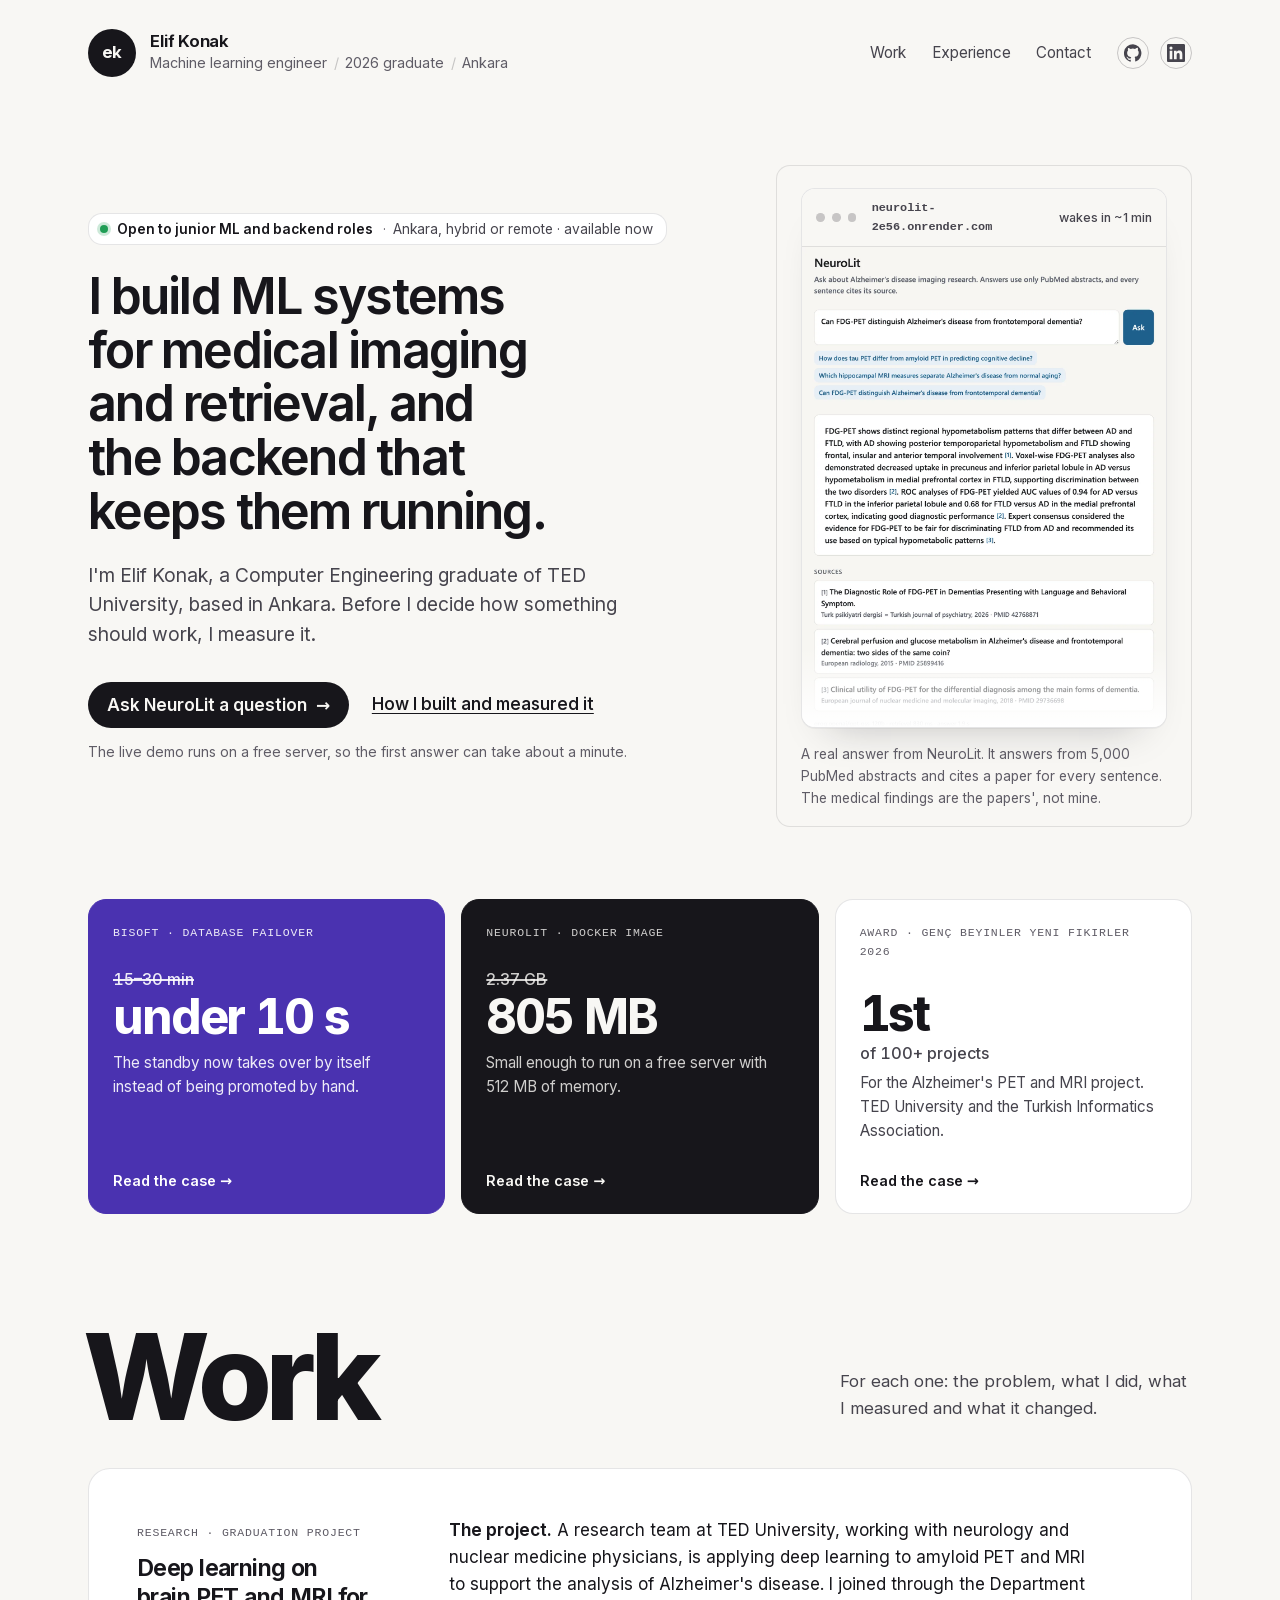
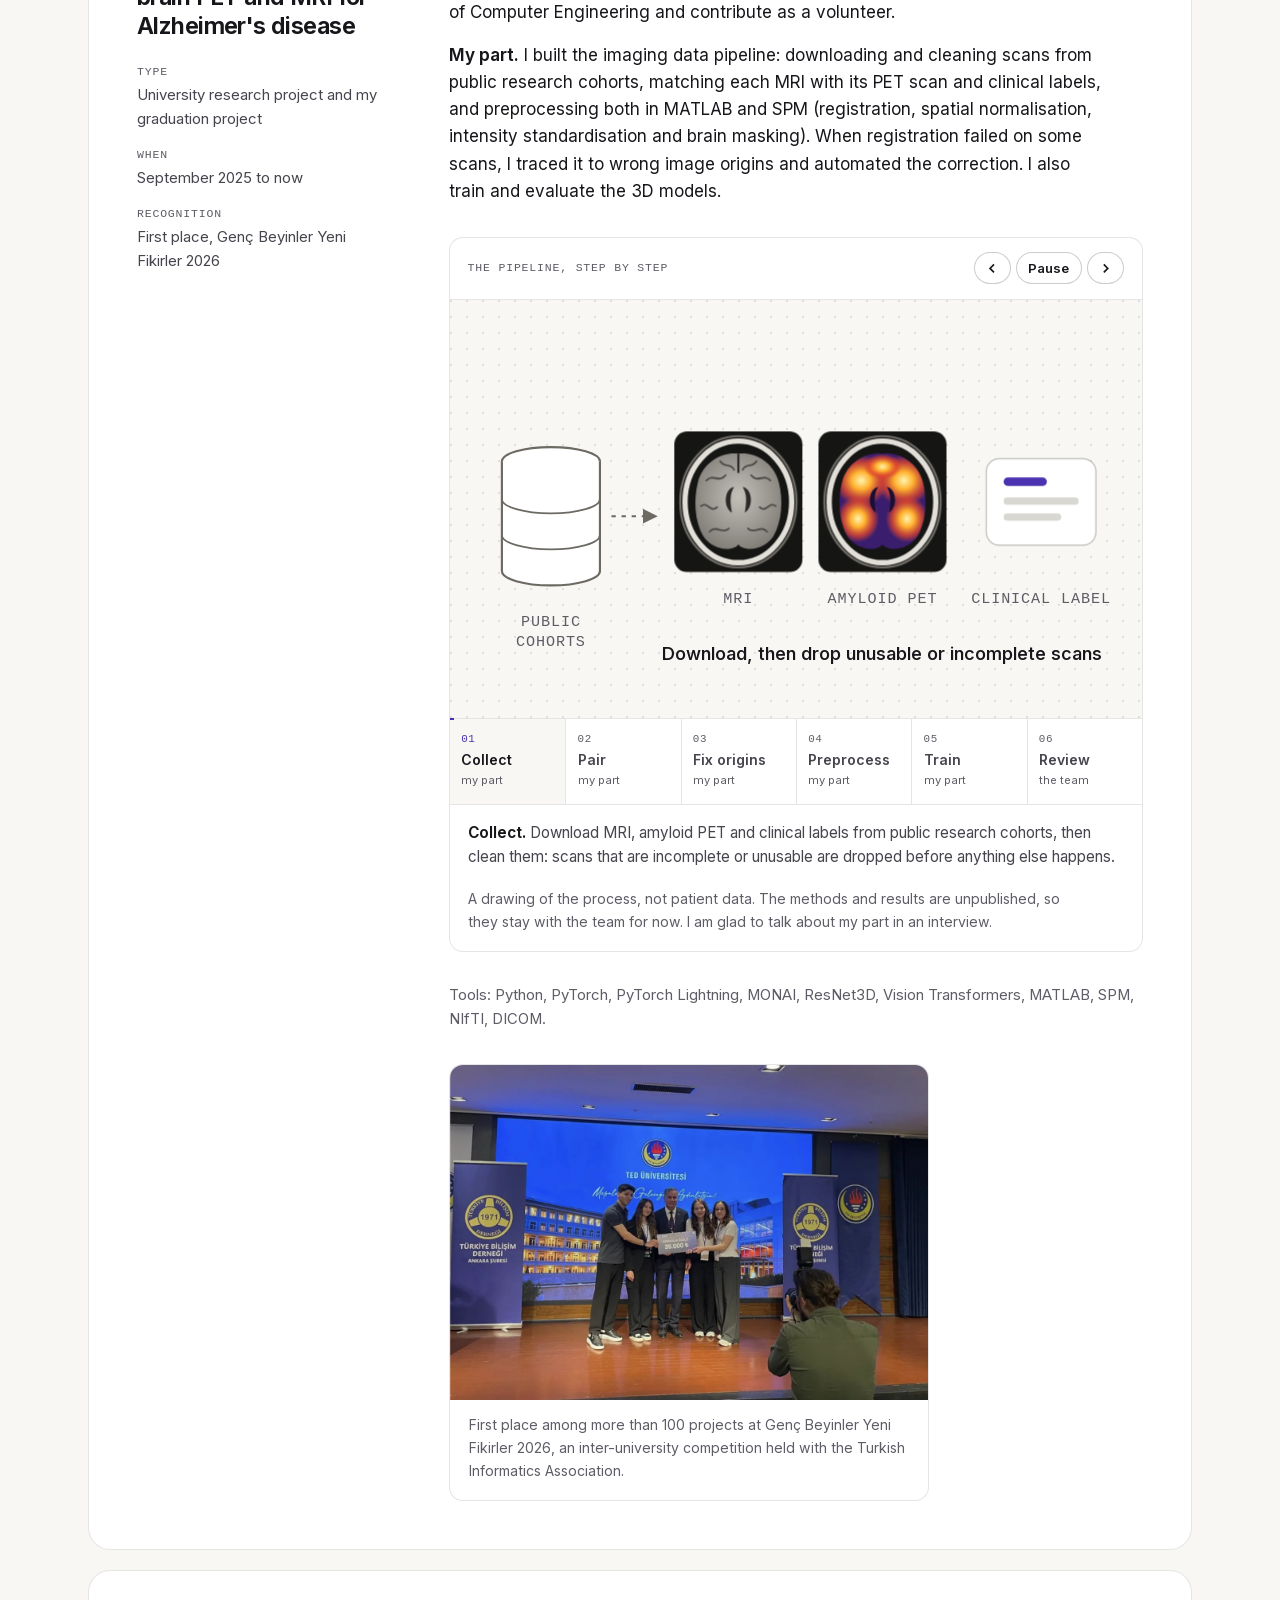
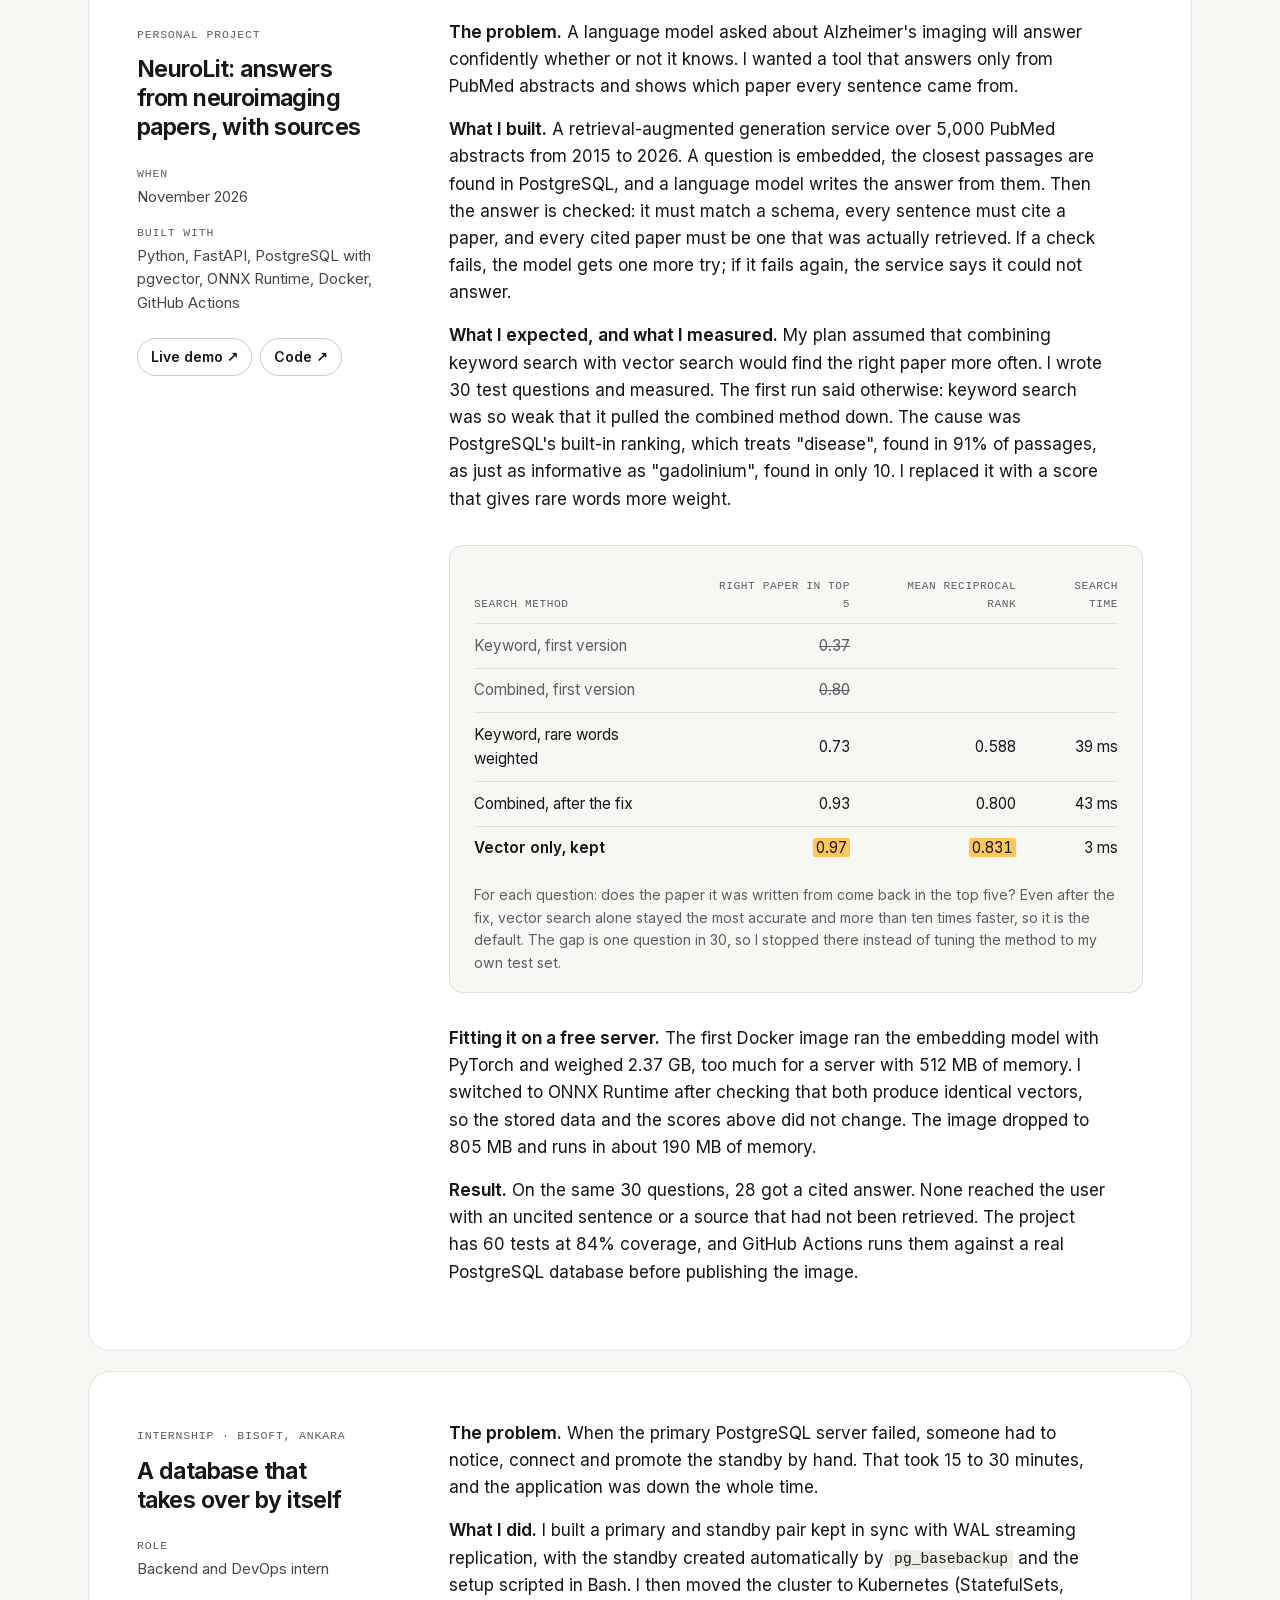
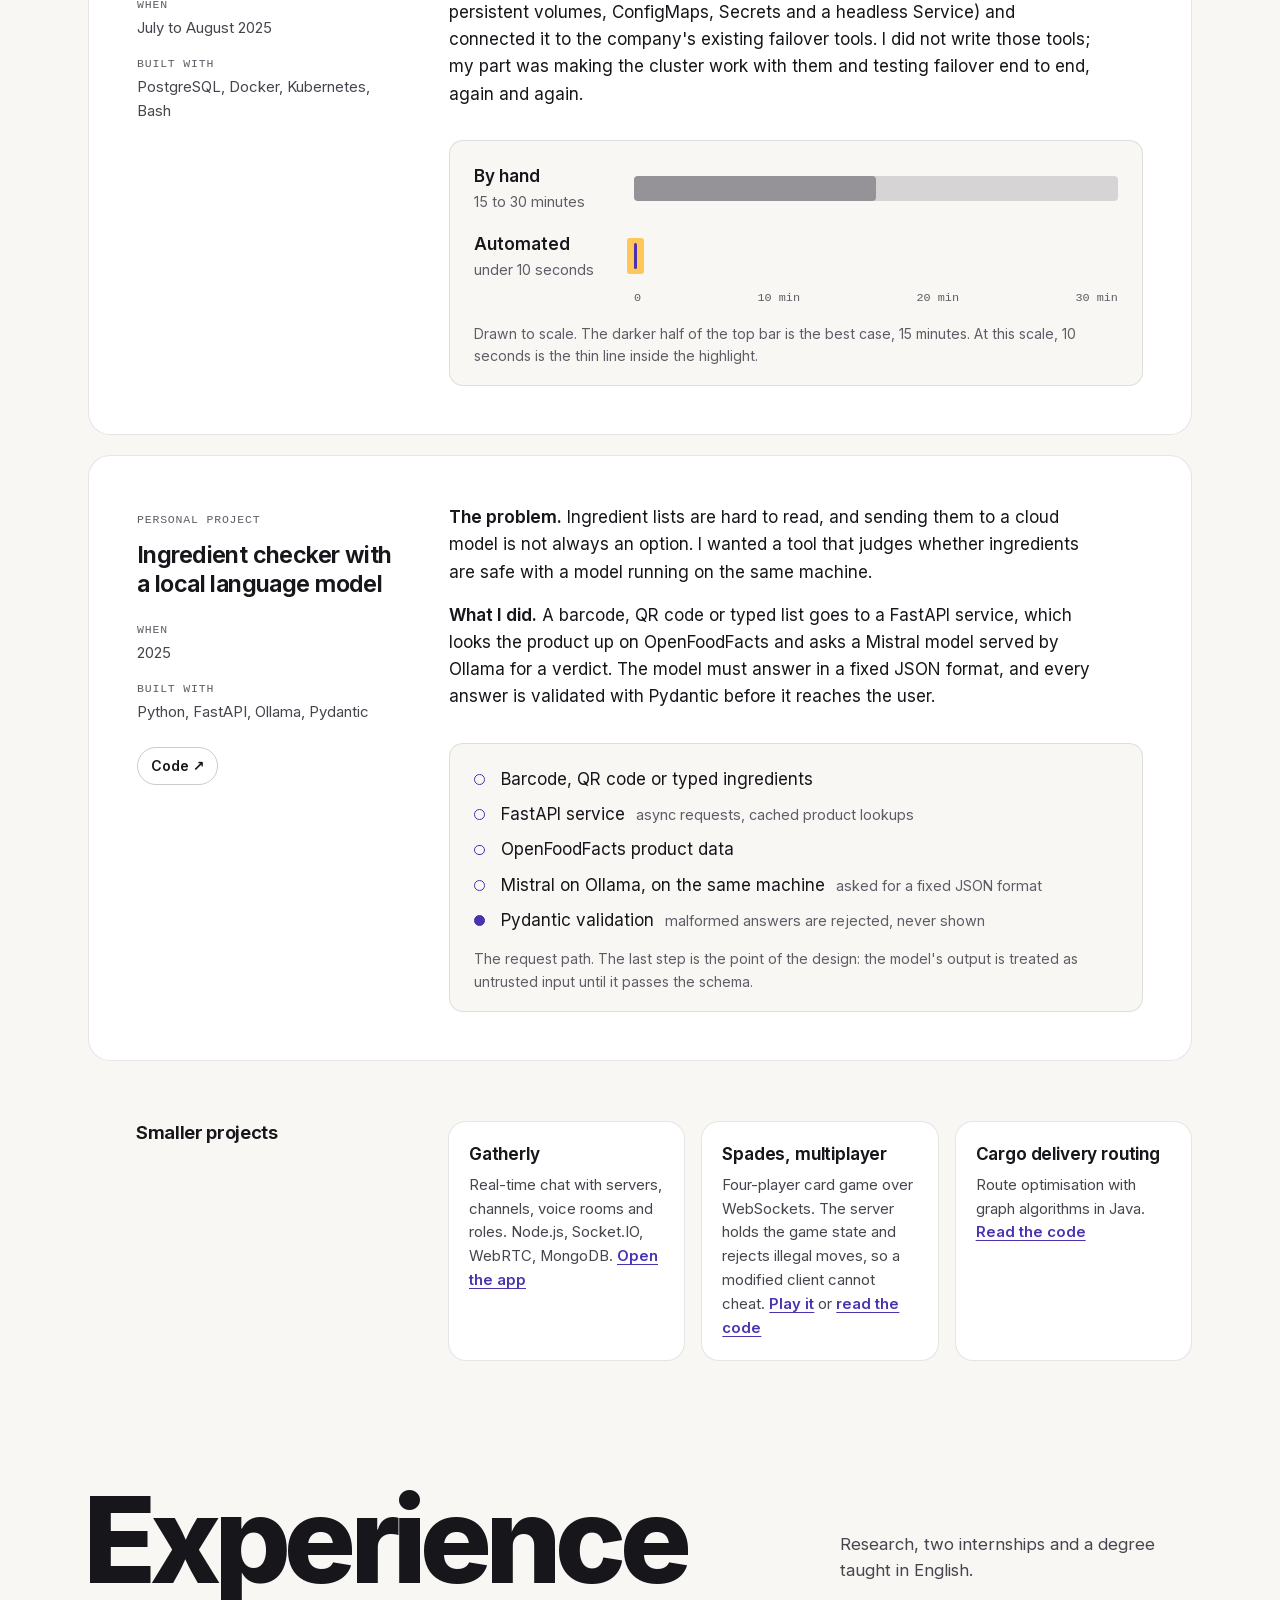
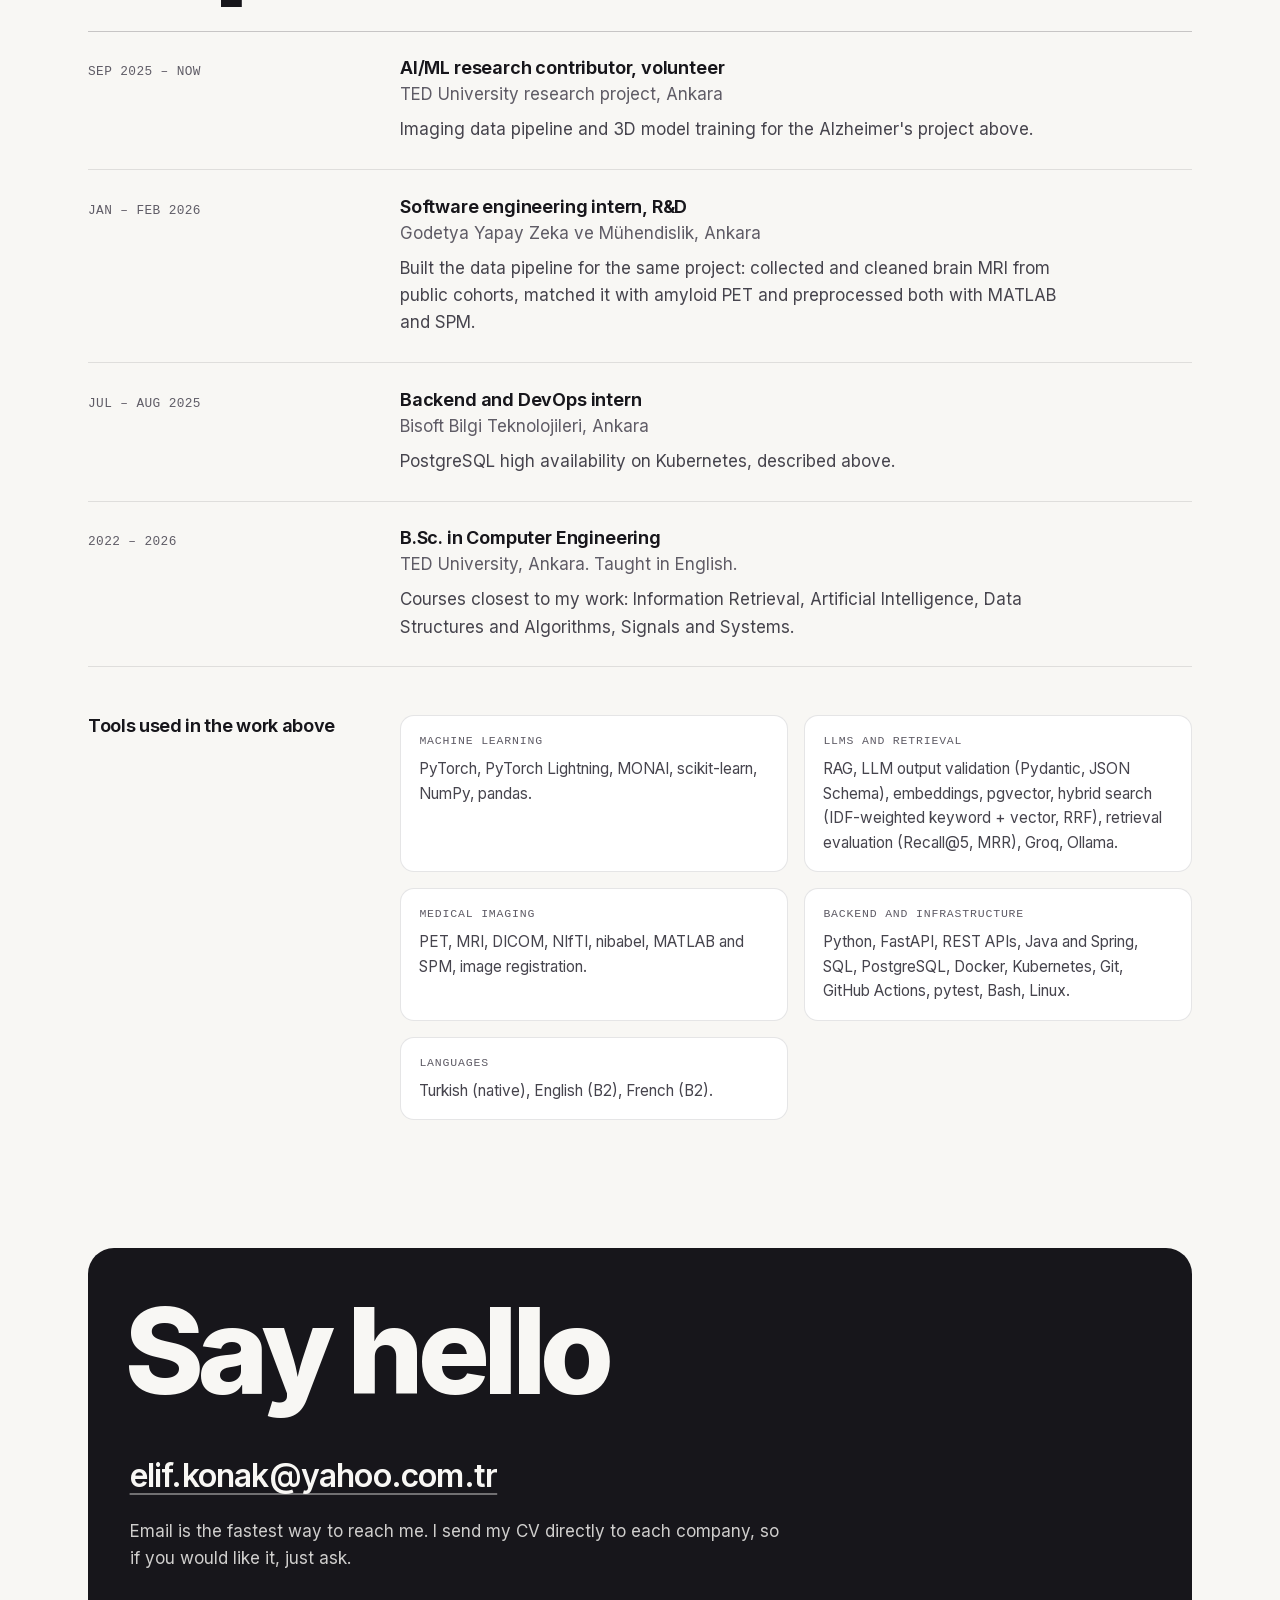
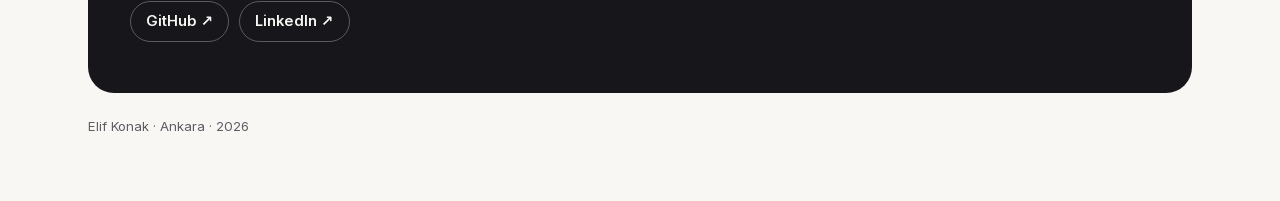
==== index.html @ baac33f5 "Clearer availability, quieter motion and better contrast - Status line: junior ML and backend roles," ====
<!DOCTYPE html>
<html lang="en">
<head>
<meta charset="UTF-8" />
<meta name="viewport" content="width=device-width, initial-scale=1.0" />
<meta name="color-scheme" content="light" />
<title>Elif Konak, machine learning engineer</title>
<meta name="description" content="Machine learning engineer in Ankara working on medical imaging, retrieval systems and reliable backends. Computer Engineering, TED University, 2026." />
<meta property="og:title" content="Elif Konak, machine learning engineer" />
<meta property="og:description" content="Medical imaging, retrieval systems and reliable backends. Each project says what I measured and what I changed because of it." />
<meta property="og:type" content="website" />
<meta property="og:url" content="https://elifkk14.github.io/" />
<meta property="og:image" content="https://elifkk14.github.io/images/og-card.png?v=3" />
<meta property="og:image:width" content="1200" />
<meta property="og:image:height" content="630" />
<meta property="og:image:alt" content="Elif Konak, machine learning engineer in Ankara. Medical imaging, literature search and the backend that keeps them running." />
<meta name="twitter:card" content="summary_large_image" />
<meta name="twitter:title" content="Elif Konak, machine learning engineer" />
<meta name="twitter:description" content="Medical imaging, retrieval systems and reliable backends." />
<meta name="twitter:image" content="https://elifkk14.github.io/images/og-card.png?v=3" />
<link rel="icon" href="data:image/svg+xml,<svg xmlns='http://www.w3.org/2000/svg' viewBox='0 0 100 100'><rect width='100' height='100' rx='22' fill='%234a32b0'/><text x='50' y='67' font-family='Inter,Arial,sans-serif' font-weight='700' font-size='50' text-anchor='middle' fill='white'>ek</text></svg>" />
<script>try{if(!matchMedia('(prefers-reduced-motion: reduce)').matches&&'IntersectionObserver' in window)document.documentElement.classList.add('anim');addEventListener('error',function(){document.documentElement.classList.remove('anim')})}catch(e){}</script>
<link rel="preload" href="fonts/inter-latin.woff2" as="font" type="font/woff2" crossorigin />
<style>
  /* Inter, self-hosted and subset (see README). Labels use the system monospace. */
  @font-face{
    font-family:'Inter'; font-style:normal; font-weight:400 800; font-display:swap;
    src:url('fonts/inter-latin-ext.woff2') format('woff2');
    unicode-range:U+0100-02BA,U+02BD-02C5,U+02C7-02CC,U+02CE-02D7,U+02DD-02FF,U+0304,U+0308,U+0329,U+1D00-1DBF,U+1E00-1E9F,U+1EF2-1EFF,U+2020,U+20A0-20AB,U+20AD-20C0,U+2113,U+2C60-2C7F,U+A720-A7FF;
  }
  @font-face{
    font-family:'Inter'; font-style:normal; font-weight:400 800; font-display:swap;
    src:url('fonts/inter-latin.woff2') format('woff2');
    unicode-range:U+0000-00FF,U+0131,U+0152-0153,U+02BB-02BC,U+02C6,U+02DA,U+02DC,U+0304,U+0308,U+0329,U+2000-206F,U+20AC,U+2122,U+2191,U+2193,U+2212,U+2215,U+FEFF,U+FFFD;
  }

  /* Paper, ink and one signal colour. Light only. */
  :root{
    /* Palette taken from the work itself: MRI greys for the page, the two ends of a PET colour scale as accents. */
    --paper:#f8f7f4;           /* warm off-white */
    --paper-2:#efede8;
    --sheet:#ffffff;
    --ink:#17161b;
    --ink-2:#46444d;
    --ink-3:#5f5c66;
    --line:color-mix(in srgb,#17161b 11%,transparent);
    --line-2:color-mix(in srgb,#17161b 22%,transparent);
    --signal:#4a32b0;          /* deep PET violet: links, the button, the signal card */
    --signal-soft:#ebe7f8;
    --on-signal:#ffffff;
    --live:#1f9d55;
    --mark:#ffc75a;            /* PET amber: only on numbers that decided something */
    --sans:Inter,system-ui,-apple-system,"Segoe UI",Roboto,sans-serif;
    --mono:ui-monospace,"SF Mono","Cascadia Mono",Consolas,Menlo,monospace;
    --page:72rem;
    --prose:41rem;
    --r:18px;
    --shadow:0 1px 0 rgb(23 22 27 / .04),0 24px 40px -28px rgb(23 22 27 / .28);
    --ease:cubic-bezier(.2,.7,.2,1);
    color-scheme:light;
  }

  *{box-sizing:border-box}
  html{-webkit-text-size-adjust:100%; scroll-padding-top:1.5rem}
  @media (prefers-reduced-motion:no-preference){ html{scroll-behavior:smooth} }
  body{margin:0; background:var(--paper); color:var(--ink); font:400 1.0625rem/1.6 var(--sans); font-feature-settings:"cv11","ss01"; -webkit-font-smoothing:antialiased}
  a{color:var(--signal); text-underline-offset:.2em; text-decoration-thickness:1px}
  a:hover{text-decoration-thickness:2px}
  :focus-visible{outline:2px solid var(--signal); outline-offset:3px; border-radius:4px}
  .skip{position:absolute; left:-9999px}
  .skip:focus{left:1rem; top:1rem; background:var(--sheet); padding:.5rem .75rem; z-index:10}
  .sr{position:absolute; width:1px; height:1px; overflow:hidden; clip:rect(0 0 0 0); white-space:nowrap}

  .wrap{max-width:var(--page); margin:0 auto; padding:0 1.5rem}
  .prose{max-width:var(--prose)}

  h1,h2,h3{margin:0; text-wrap:balance; color:var(--ink)}
  h1{font-size:clamp(2rem,4.1vw,3.1rem); font-weight:620; line-height:1.08; letter-spacing:-.035em}
  h2{font-size:clamp(1.5rem,2.4vw,1.9rem); font-weight:650; line-height:1.15; letter-spacing:-.025em}
  h3{font-size:1.3rem; font-weight:650; line-height:1.25; letter-spacing:-.018em}
  p{margin:0 0 1rem}
  code{font-family:var(--mono); font-size:.86em; background:var(--paper-2); padding:.1em .35em; border-radius:4px}
  .muted{color:var(--ink-3)}
  mark{background:var(--mark); color:var(--ink); padding:0 .2em; border-radius:2px}
  b{font-weight:620}
  .label{font-family:var(--mono); font-size:.72rem; letter-spacing:.07em; text-transform:uppercase; color:var(--ink-3); font-weight:500}

  /* ---------- side rail (wide screens) ---------- */
  .rail{position:fixed; left:1.6rem; top:50%; transform:translateY(-50%); z-index:5; display:none}
  @media (min-width:1400px){ .rail{display:block} }
  .rail ol{list-style:none; margin:0; padding:0; display:grid; gap:1.05rem}
  .rail a{display:flex; align-items:center; gap:.8rem; color:var(--ink-3); text-decoration:none; font-size:.82rem; height:1rem}
  .rail i{display:block; width:1.1rem; height:1.5px; background:var(--line-2); transition:width .3s var(--ease),background-color .3s}
  .rail span{opacity:0; transform:translateX(-4px); transition:opacity .25s,transform .25s var(--ease)}
  .rail a:hover span,.rail a.is-on span{opacity:1; transform:none}
  .rail a.is-on{color:var(--ink)}
  .rail a.is-on i{width:2.4rem; background:var(--ink)}

  /* ---------- top ---------- */
  header.top{padding:1.8rem 0 0}
  header.top nav{display:flex; justify-content:space-between; align-items:center; gap:1rem; flex-wrap:wrap}
  .who{display:flex; align-items:center; gap:.9rem; color:var(--ink); text-decoration:none}
  .who .avatar{width:3rem; height:3rem; border-radius:50%; display:grid; place-items:center; background:var(--ink); color:var(--paper); font-weight:700; letter-spacing:-.02em; font-size:1.05rem}
  .who b{display:block; font-weight:650; font-size:1.05rem; letter-spacing:-.015em; line-height:1.2}
  .who small{display:block; color:var(--ink-3); font-size:.9rem}
  .who small span{margin:0 .4rem; color:var(--line-2)}
  header.top ul{list-style:none; margin:0; padding:0; display:flex; gap:1.6rem; font-size:.95rem}
  header.top ul a{color:var(--ink-2); text-decoration:none}
  header.top ul a:hover{color:var(--ink)}
  header.top ul{align-items:center}
  header.top .ico a{display:grid; place-items:center; width:2rem; height:2rem; border-radius:50%; border:1px solid var(--line-2); color:var(--ink-2)}
  header.top .ico a:hover{color:var(--signal); border-color:var(--signal)}
  header.top .ico + .ico{margin-left:-.9rem}

  /* ---------- intro ---------- */
  .intro{display:grid; gap:3rem; padding:4rem 0 3.5rem; align-items:center}
  @media (min-width:1000px){ .intro{grid-template-columns:minmax(0,1fr) 26rem; gap:4.5rem; padding:5.5rem 0 4.5rem} }
  .status{display:inline-flex; align-items:center; gap:.55rem; background:var(--sheet); border:1px solid var(--line); border-radius:99px; padding:.35rem .85rem .35rem .7rem; font-size:.86rem; color:var(--ink-2); margin-bottom:1.6rem; border-radius:14px; line-height:1.35}
  .status b{font-weight:600; color:var(--ink)}
  .status > span > span{white-space:nowrap}
  .status > span > span::before{content:"·"; margin:0 .4rem; color:var(--ink-3)}
  @media (max-width:640px){ .status{align-items:flex-start} .status::before{margin-top:.4rem} .status > span > span{display:block; white-space:normal} .status > span > span::before{content:none} }
  .status::before{content:""; flex:none; width:.5rem; height:.5rem; border-radius:50%; background:var(--live); box-shadow:0 0 0 3px color-mix(in srgb,var(--live) 22%,transparent)}
  .intro h1{margin-bottom:1.4rem; max-width:18ch}
  .intro .lede{font-size:1.2rem; line-height:1.55; color:var(--ink-2); max-width:34rem; margin-bottom:2rem}
  .actions{display:flex; flex-wrap:wrap; align-items:center; gap:.8rem 1.4rem}
  .button{display:inline-flex; align-items:center; gap:.55rem; background:var(--ink); color:var(--paper); text-decoration:none; font-weight:600; padding:.8rem 1.2rem; border-radius:99px; line-height:1.2}
  .button:hover{background:var(--signal)}
  .button .arr{transition:transform .2s var(--ease)}
  .button:hover .arr{transform:translateX(3px)}
  .actions .plain{font-weight:550; color:var(--ink)}
  .actions small{display:block; width:100%; color:var(--ink-3); font-size:.88rem}

  /* the live demo, shown as what it is */
  figure.demo{margin:0}
  .demo a{display:block; color:inherit; text-decoration:none; background:var(--sheet); border:1px solid var(--line); border-radius:14px; overflow:hidden; box-shadow:var(--shadow); transition:transform .4s var(--ease),box-shadow .4s var(--ease)}
  .demo a:hover{transform:translateY(-3px); box-shadow:0 1px 0 rgb(18 18 17 / .04),0 32px 50px -30px rgb(18 18 17 / .38)}
  .demo .bar{display:flex; align-items:center; gap:.45rem; padding:.6rem .9rem; border-bottom:1px solid var(--line); font-size:.78rem; color:var(--ink-3); background:var(--paper)}
  .demo .bar i{width:.55rem; height:.55rem; border-radius:50%; background:var(--line-2)}
  .demo .bar b{margin-left:.5rem; color:var(--ink-2); font-weight:550; font-family:var(--mono); font-size:.74rem}
  .demo .bar em{margin-left:auto; font-style:normal; color:var(--ink-2); font-weight:500; white-space:nowrap}
  .demo .view{display:block; height:30rem; overflow:hidden; position:relative}
  .demo .view::after{content:""; position:absolute; inset:auto 0 0 0; height:5rem; background:linear-gradient(to bottom,transparent,var(--sheet))}
  .demo img{display:block; width:100%; height:auto}
  .demo figcaption{font-size:.86rem; color:var(--ink-3); margin-top:.9rem}
  @media (max-width:999px){ .demo{max-width:30rem} .demo .view{height:22rem} }

  /* ---------- measured changes: three cards ---------- */
  .stats{list-style:none; margin:0; padding:0; display:grid; gap:1rem}
  @media (min-width:800px){ .stats{grid-template-columns:repeat(3,minmax(0,1fr))} }
  .stats a{display:flex; flex-direction:column; gap:.4rem; height:100%; padding:1.5rem 1.5rem 1.3rem; border-radius:var(--r); border:1px solid var(--line); background:var(--sheet); color:var(--ink); text-decoration:none; transition:transform .4s var(--ease),box-shadow .4s var(--ease)}
  .stats a:hover{transform:translateY(-4px); box-shadow:var(--shadow)}
  .stats .num{font-size:clamp(2.2rem,4vw,3rem); font-weight:750; letter-spacing:-.045em; line-height:1; margin:1.4rem 0 .2rem; font-variant-numeric:tabular-nums}
  .stats del{display:block; width:fit-content; font-size:1rem; font-weight:500; letter-spacing:0; color:var(--ink-3); text-decoration-thickness:1.5px; margin-bottom:.35rem}
  .stats .of{display:block; font-size:1rem; font-weight:500; letter-spacing:0; color:var(--ink-2); margin-top:.45rem}
  .stats p{margin:0; color:var(--ink-2); font-size:.95rem}
  .stats .go{margin-top:auto; padding-top:1.2rem; font-size:.9rem; font-weight:600}
  .stats .go span{display:inline-block; transition:transform .2s var(--ease)}
  .stats a:hover .go span{transform:translateX(4px)}
  .stats .s-signal a{background:var(--signal); border-color:var(--signal); color:var(--on-signal)}
  .stats .s-signal .label,.stats .s-signal del,.stats .s-signal p{color:color-mix(in srgb,var(--on-signal) 90%,transparent)}
  .stats .s-ink a{background:var(--ink); border-color:var(--ink); color:var(--paper)}
  .stats .s-ink .label,.stats .s-ink del,.stats .s-ink p{color:color-mix(in srgb,var(--paper) 82%,transparent)}


  /* ---------- big section titles ---------- */
  main section{padding:7rem 0 1rem}
  .sec-head{display:grid; gap:1rem 3rem; align-items:end; margin-bottom:2.5rem}
  @media (min-width:860px){ .sec-head{grid-template-columns:minmax(0,1fr) 22rem} }
  .display{font-size:clamp(3.4rem,10vw,7.5rem); font-weight:800; letter-spacing:-.055em; line-height:.85; margin-left:-.04em}
  .sec-head p{margin:0 0 .4rem; color:var(--ink-2); font-size:1.05rem}

  /* ---------- case studies: cards, details on the left, story on the right ---------- */
  article.case{display:grid; gap:1.5rem 3.5rem; padding:2.6rem; margin-bottom:1.25rem; background:var(--sheet); border:1px solid var(--line); border-radius:22px}
  @media (min-width:1000px){ article.case{grid-template-columns:16rem minmax(0,1fr); padding:3rem} .case .meta{position:sticky; top:1.5rem; align-self:start} }
  .meta h3{margin:.6rem 0 1.4rem; font-size:1.45rem; letter-spacing:-.025em}
  .meta dl{margin:0 0 1.4rem; display:grid; gap:.9rem; font-size:.93rem}
  .meta dt{margin-bottom:.15rem}
  .meta dd{margin:0; color:var(--ink-2)}
  @media (max-width:999px){ .meta dl div{display:grid; grid-template-columns:7rem 1fr; gap:1rem; align-items:baseline} .meta dl{gap:.5rem} }
  .meta .links{display:flex; flex-wrap:wrap; gap:.5rem; margin:0}
  .meta .links a{display:inline-flex; align-items:center; gap:.35rem; font-size:.88rem; font-weight:600; color:var(--ink); text-decoration:none; border:1px solid var(--line-2); padding:.4rem .8rem; border-radius:99px; transition:background-color .2s,color .2s,border-color .2s}
  .meta .links a:hover{background:var(--ink); color:var(--paper); border-color:var(--ink)}
  .story > :last-child{margin-bottom:0}
  .story p b{font-weight:640}

  figure{margin:2rem 0; background:var(--paper); border:1px solid var(--line); border-radius:14px; padding:1.4rem 1.5rem 1.1rem}
  figcaption{font-size:.88rem; color:var(--ink-3); margin-top:.9rem; max-width:var(--prose)}

  /* retrieval table */
  .table-scroll{overflow-x:auto}
  table{border-collapse:collapse; width:100%; font-variant-numeric:tabular-nums; font-size:.95rem}
  th,td{text-align:right; padding:.6rem .7rem; border-bottom:1px solid var(--line)}
  th:first-child,td:first-child{text-align:left; padding-left:0}
  th:last-child,td:last-child{padding-right:0}
  thead th{font-family:var(--mono); font-weight:500; color:var(--ink-3); font-size:.7rem; letter-spacing:.05em; text-transform:uppercase; vertical-align:bottom}
  tbody tr:last-child td{border-bottom:none}
  tr.before td{color:var(--ink-3)}
  tr.before td.was{text-decoration:line-through; text-decoration-thickness:1px}

  /* to-scale bars */
  .bars{display:grid; gap:1.1rem}
  .bar-row{display:grid; grid-template-columns:9rem 1fr; gap:.4rem 1rem; align-items:center}
  .bar-label{font-weight:600}
  .bar-label span{display:block; font-weight:400; color:var(--ink-3); font-size:.9rem}
  .track{position:relative; height:1.6rem; isolation:isolate}
  .track .b{position:absolute; left:0; top:0; bottom:0; border-radius:4px}
  .b.span{width:100%; background:color-mix(in srgb,var(--ink-3) 22%,transparent)}
  .b.best{width:50%; background:color-mix(in srgb,var(--ink-3) 55%,transparent)}
  .b.auto{width:.56%; min-width:2px; background:var(--signal)}
  .b.auto::after{content:""; position:absolute; left:-7px; width:calc(100% + 14px); top:-5px; bottom:-5px; border-radius:3px; background:var(--mark); z-index:-1}
  .scale{display:flex; justify-content:space-between; font-family:var(--mono); font-size:.74rem; color:var(--ink-3); margin:.5rem 0 0 10rem; font-variant-numeric:tabular-nums}

  /* request path */
  .flow{list-style:none; margin:0; padding:0; display:grid; gap:.5rem}
  .flow li{display:grid; grid-template-columns:1rem 1fr; gap:.7rem; align-items:baseline}
  .flow li::before{content:""; width:.55rem; height:.55rem; border:1.5px solid var(--signal); border-radius:50%}
  .flow li.check::before{background:var(--signal)}
  .flow small{color:var(--ink-3); font-size:.9rem; margin-left:.35rem}

  .photo{padding:0; overflow:hidden; max-width:30rem; background:var(--sheet)}
  .photo img{display:block; width:100%; height:auto}
  .photo figcaption{padding:0 1.2rem 1.1rem}
  .used{font-size:.93rem; color:var(--ink-3)}

  /* ---------- Alzheimer's pipeline, animated ---------- */
  .pipe{padding:0; overflow:hidden; background:var(--sheet)}
  .pipe-top{display:flex; justify-content:space-between; align-items:center; gap:1rem; padding:.9rem 1.1rem; border-bottom:1px solid var(--line)}
  .pipe-ctrl{display:flex; gap:.35rem}
  .pipe-ctrl button{font:inherit; font-size:.82rem; font-weight:600; color:var(--ink); background:var(--sheet); border:1px solid var(--line-2); border-radius:99px; height:2rem; min-width:2rem; padding:0 .7rem; cursor:pointer; display:inline-flex; align-items:center; justify-content:center; gap:.35rem}
  .pipe-ctrl button:hover{background:var(--ink); color:var(--paper); border-color:var(--ink)}
  .pipe-ctrl svg{width:.8rem; height:.8rem}
  .pipe:not(.js) .pipe-ctrl{display:none}
  .stage{display:block; width:100%; height:auto; background:
      radial-gradient(circle at 1px 1px,var(--line) 1px,transparent 1.2px) 0 0/16px 16px,
      var(--paper)}
  .stage text{font-family:var(--mono); font-size:10.5px; letter-spacing:.06em; fill:var(--ink-3); text-transform:uppercase}
  .stage .t-ink{fill:var(--ink); font-family:var(--sans); font-size:12.5px; letter-spacing:0; text-transform:none; font-weight:550}
  .stage .t-sig{fill:var(--signal)}
  .stage .t-bad{fill:#c2410c}

  .scene{opacity:0; transition:opacity .45s var(--ease); pointer-events:none}
  .scene.on{opacity:1}
  .pipe:not(.js) .scene[data-s="0"]{opacity:1}
  .scene [class*="a-"]{transform-box:fill-box; transform-origin:center}

  /* shared motions */
  @keyframes slideR{from{opacity:0; transform:translateX(-46px)} to{opacity:1; transform:none}}
  @keyframes slideL{from{opacity:0; transform:translateX(46px)} to{opacity:1; transform:none}}
  @keyframes slideU{from{opacity:0; transform:translateY(22px)} to{opacity:1; transform:none}}
  @keyframes fadeIn{from{opacity:0} to{opacity:1}}
  @keyframes fadeOut{from{opacity:1} to{opacity:0}}
  @keyframes draw{to{stroke-dashoffset:0}}
  @keyframes pop{0%{opacity:0; transform:scale(.4)} 70%{opacity:1; transform:scale(1.15)} 100%{opacity:1; transform:scale(1)}}
  @keyframes origin{0%,22%{transform:translate(30px,-24px) rotate(-11deg)} 70%,100%{transform:none}}
  @keyframes reg{0%{opacity:0; transform:translateX(130px)} 100%{opacity:.5; transform:none}}
  @keyframes norm{0%,40%{transform:scale(1.1)} 70%,100%{transform:scale(1)}}
  @keyframes grow{from{transform:scaleX(0)} to{transform:scaleX(1)}}
  @keyframes pulse{0%,100%{fill:var(--paper-2)} 18%,40%{fill:var(--signal)}}
  @keyframes dot{0%{opacity:0; transform:translateX(0)} 10%{opacity:1} 90%{opacity:1} 100%{opacity:0; transform:translateX(var(--dx,60px))}}

  .on .a-r1{animation:slideR .7s var(--ease) .15s both}
  .on .a-r2{animation:slideR .7s var(--ease) .5s both}
  .on .a-r3{animation:slideR .7s var(--ease) .85s both}
  .on .a-l{animation:slideL .8s var(--ease) .1s both}
  .on .a-rr{animation:slideR .8s var(--ease) .1s both}
  .on .a-u{animation:slideU .7s var(--ease) .9s both}
  .on .a-u2{animation:slideU .7s var(--ease) .2s both}
  .on .a-draw{stroke-dasharray:var(--len,200); stroke-dashoffset:var(--len,200); animation:draw .8s var(--ease) var(--d,.7s) both}
  .on .a-fade{animation:fadeIn .5s ease var(--d,1s) both}
  .on .a-out{animation:fadeOut .4s ease var(--d,1.7s) both}
  .on .a-pop{animation:pop .45s var(--ease) var(--d,1s) both}
  .on .a-origin{animation:origin 2.2s var(--ease) .2s both}
  .on .a-reg{animation:reg 1s var(--ease) .3s both}
  .on .a-norm{animation:norm 1.6s var(--ease) .4s both}
  .on .a-grow{transform-origin:left center; animation:grow 1.1s var(--ease) var(--d,1s) both}
  .on .a-pulse{animation:pulse 1.6s ease-in-out var(--d,0s) infinite}
  .on .a-dot{animation:dot 1.4s ease-in-out var(--d,0s) infinite}

  .steps{list-style:none; margin:0; padding:0; display:grid; grid-template-columns:repeat(6,minmax(0,1fr)); border-top:1px solid var(--line)}
  .steps li + li{border-left:1px solid var(--line)}
  .steps button{all:unset; box-sizing:border-box; cursor:pointer; display:block; width:100%; height:100%; padding:.75rem .7rem .85rem; position:relative; color:var(--ink-3)}
  .pipe:not(.js) .steps button{cursor:default}
  .steps button:focus-visible{outline:2px solid var(--signal); outline-offset:-3px}
  .steps .n{display:block; font-family:var(--mono); font-size:.68rem; letter-spacing:.06em}
  .steps .k{display:block; font-weight:600; font-size:.88rem; color:var(--ink-2); line-height:1.25; margin-top:.15rem}
  .steps .mine{display:block; font-size:.7rem; margin-top:.25rem; color:var(--ink-3)}
  .steps .bar{position:absolute; left:0; right:0; top:-1px; height:2px; background:transparent; overflow:hidden}
  .steps .bar span{display:block; height:100%; width:100%; background:var(--signal); transform:scaleX(0); transform-origin:left}
  .steps .done .bar span{transform:scaleX(1); background:color-mix(in srgb,var(--signal) 35%,transparent)}
  .steps .is-on{background:var(--paper)}
  .steps .is-on .k{color:var(--ink)}
  .steps .is-on .n{color:var(--signal)}
  .steps .is-on .bar span{transform:scaleX(var(--p,1))}
  .step-text{margin:0; padding:1rem 1.1rem 1.2rem; border-top:1px solid var(--line); min-height:5.2rem; font-size:.95rem; color:var(--ink-2)}
  .step-text b{color:var(--ink)}
  .pipe figcaption{padding:0 1.1rem 1.1rem; margin:0}
  @media (max-width:700px){
    .steps{grid-template-columns:repeat(3,minmax(0,1fr))}
    .steps li:nth-child(4){border-left:none}
    .steps li:nth-child(n+4){border-top:1px solid var(--line)}
    .steps .mine{display:none}
  }

  @media (prefers-reduced-motion:reduce){
    .pipe *,.pipe *::before{animation-duration:1ms!important; animation-delay:0s!important; animation-iteration-count:1!important; transition:none!important}
  }

  /* ---------- lists ---------- */
  .smaller{display:grid; gap:1.2rem 3.5rem; padding:2.5rem 0 0}
  @media (min-width:1000px){ .smaller{grid-template-columns:16rem minmax(0,1fr); padding-left:3rem} }
  .smaller h3{font-size:1.15rem}
  .others{list-style:none; margin:0; padding:0; display:grid; gap:1rem}
  @media (min-width:760px){ .others{grid-template-columns:repeat(3,minmax(0,1fr)); gap:1rem} }
  .others li{background:var(--sheet); border:1px solid var(--line); border-radius:var(--r); padding:1.2rem 1.25rem; transition:transform .4s var(--ease),box-shadow .4s var(--ease)}
  .others li:hover{transform:translateY(-3px); box-shadow:var(--shadow)}
  .others b{display:block; font-weight:650; margin-bottom:.35rem; letter-spacing:-.01em}
  .others p{margin:0; font-size:.93rem; color:var(--ink-2)}
  .others p a{font-weight:600}

  .timeline{list-style:none; margin:0; padding:0; border-top:1px solid var(--line-2)}
  .timeline li{display:grid; gap:.2rem 3.5rem; padding:1.6rem 0; border-bottom:1px solid var(--line)}
  @media (min-width:1000px){ .timeline li{grid-template-columns:16rem minmax(0,1fr)} }
  .when{font-family:var(--mono); color:var(--ink-3); font-variant-numeric:tabular-nums; font-size:.8rem; letter-spacing:.03em; padding-top:.3rem; text-transform:uppercase}
  .timeline h3{font-size:1.12rem; letter-spacing:-.01em}
  .timeline .where{color:var(--ink-3); margin:.1rem 0 .5rem}
  .timeline p{margin:0; max-width:var(--prose); color:var(--ink-2)}
  .timeline p.where{margin-bottom:.5rem; color:var(--ink-3)}

  .tools{display:grid; gap:1.5rem 3.5rem; padding:3rem 0 0}
  @media (min-width:1000px){ .tools{grid-template-columns:16rem minmax(0,1fr)} }
  .tools h3{font-size:1.12rem}
  .tools dl{margin:0; display:grid; gap:1rem; max-width:54rem}
  @media (min-width:700px){ .tools dl{grid-template-columns:1fr 1fr} }
  .tools dl div{background:var(--sheet); border:1px solid var(--line); border-radius:14px; padding:1rem 1.15rem}
  .tools dt{margin-bottom:.4rem}
  .tools dd{margin:0; color:var(--ink-2); font-size:.96rem}

  footer{margin-top:7rem; padding:0 0 4rem}
  footer .card{background:var(--ink); color:var(--paper); border-radius:26px; padding:3.2rem 2.6rem}
  footer .display{color:var(--paper); margin-bottom:2rem}
  footer .big{font-size:clamp(1.25rem,3vw,2rem); font-weight:600; letter-spacing:-.025em; margin:0 0 1rem; overflow-wrap:anywhere}
  footer .big a{color:var(--paper); text-decoration-thickness:1.5px; text-decoration-color:color-mix(in srgb,var(--paper) 40%,transparent)}
  footer .big a:hover{text-decoration-color:var(--paper)}
  footer .muted{color:color-mix(in srgb,var(--paper) 82%,transparent)}
  footer .reach{display:flex; flex-wrap:wrap; gap:.6rem; margin:1.8rem 0 0}
  footer .reach a{color:var(--paper); text-decoration:none; font-weight:600; font-size:.92rem; border:1px solid color-mix(in srgb,var(--paper) 30%,transparent); padding:.5rem .95rem; border-radius:99px}
  footer .reach a:hover{background:var(--paper); color:var(--ink)}
  footer .fine{margin:1.4rem 0 0; color:var(--ink-3); font-size:.82rem}

  /* ---------- motion while scrolling (only with JS and when motion is allowed: html.anim) ---------- */
  .progress{position:fixed; top:0; left:0; right:0; height:3px; z-index:20; pointer-events:none; background:var(--signal); transform-origin:left; transform:scaleX(var(--sp,0))}
  /* Short and subtle: content is never invisible. Starts at 60% opacity, settles within 300 ms. */
  .anim .rv,.anim .kids > *{opacity:.6; transform:translateY(8px); transition:opacity .3s var(--ease),transform .3s var(--ease)}
  .anim .rv.in,.anim .kids.in > *{opacity:1; transform:none}
  .display{padding-bottom:.14em; margin-bottom:-.14em}
  .display .m{display:inline-block}
  /* to-scale bars grow quickly */
  .anim .bars .b.span,.anim .bars .b.best{transform:scaleX(.6); transform-origin:left; transition:transform .3s var(--ease)}
  .anim .bars.in .b.span,.anim .bars.in .b.best{transform:none}
  /* the deciding numbers in the table get highlighted */
  .anim .tbl mark{background:linear-gradient(var(--mark),var(--mark)) 0 0/0 100% no-repeat; transition:background-size .3s var(--ease) .15s}
  .anim .tbl.in mark{background-size:100% 100%}
  /* intro arrives once on load */
  @keyframes heroIn{from{opacity:.6; transform:translateY(8px)}}
  .anim .intro > div > *,.anim .demo{animation:heroIn .3s var(--ease) both}
  .anim .intro > div > :nth-child(2){animation-delay:0s}
  .anim .intro > div > :nth-child(3){animation-delay:0s}
  .anim .intro > div > :nth-child(4){animation-delay:0s}
  .anim .demo{animation-delay:0s}
  /* the demo screenshot drifts slowly so the whole answer is seen */
  @keyframes drift{0%,12%{transform:none} 88%,100%{transform:translateY(-14%)}}
  .anim .demo img{animation:drift 14s ease-in-out 1.5s infinite alternate}
  .demo a:hover img{animation-play-state:paused}

  @media (max-width:560px){
    body{font-size:1rem}
    .wrap{padding:0 1rem}
    header.top ul{gap:1rem}
    .intro{padding:2.6rem 0 2.8rem}
    .intro .lede{font-size:1.08rem}
    article.case{padding:1.4rem 1.1rem; border-radius:18px}
    figure{padding:1.1rem 1rem .9rem}
    .pipe{padding:0}
    .bar-row{grid-template-columns:1fr}
    .scale{margin-left:0}
    .opt{display:none}
    th,td{padding:.5rem .4rem}
    main section{padding-top:4.5rem}
    footer .card{padding:2.2rem 1.4rem; border-radius:20px}
    .smaller{padding-top:1.5rem}
  }
  @media (prefers-reduced-motion:reduce){
    .stats a,.demo a,.others li{transition:none}
    .progress{display:none}
  }
  @media print{
    body{background:#fff}
    header.top ul,.skip,.demo,.rail,.pipe-ctrl{display:none}
    figure,article.case{break-inside:avoid}
    footer .card{background:#fff; color:#000}
  }
</style>
</head>
<body>
<a class="skip" href="#work">Skip to selected work</a>
<div class="progress" aria-hidden="true"></div>

<nav class="rail" aria-label="Sections">
  <ol>
    <li><a href="#top" data-sec="top"><i></i><span>Intro</span></a></li>
    <li><a href="#work" data-sec="work"><i></i><span>Work</span></a></li>
    <li><a href="#experience" data-sec="experience"><i></i><span>Experience</span></a></li>
    <li><a href="#contact" data-sec="contact"><i></i><span>Contact</span></a></li>
  </ol>
</nav>

<div class="wrap" id="top">
  <header class="top">
    <nav aria-label="Main">
      <a class="who" href="#top">
        <span class="avatar" aria-hidden="true">ek</span>
        <span><b>Elif Konak</b><small>Machine learning engineer<span>/</span>2026&nbsp;graduate<span>/</span>Ankara</small></span>
      </a>
      <ul>
        <li><a href="#work">Work</a></li>
        <li><a href="#experience">Experience</a></li>
        <li><a href="#contact">Contact</a></li>
        <li class="ico"><a href="https://github.com/elifkk14" aria-label="GitHub"><svg viewBox="0 0 24 24" width="18" height="18" aria-hidden="true"><path fill="currentColor" d="M12 .3a12 12 0 0 0-3.8 23.4c.6.1.8-.3.8-.6v-2c-3.3.7-4-1.6-4-1.6-.6-1.4-1.4-1.8-1.4-1.8-1-.7.1-.7.1-.7 1.2.1 1.8 1.2 1.8 1.2 1 1.8 2.8 1.3 3.5 1 0-.8.4-1.3.7-1.6-2.7-.3-5.5-1.3-5.5-5.9 0-1.3.5-2.4 1.2-3.2-.1-.3-.5-1.5.1-3.2 0 0 1-.3 3.3 1.2a11.5 11.5 0 0 1 6 0C17.3 4.6 18.3 5 18.3 5c.7 1.7.2 2.9.1 3.2.8.8 1.2 1.9 1.2 3.2 0 4.6-2.8 5.6-5.5 5.9.4.4.8 1.1.8 2.2v3.3c0 .3.2.7.8.6A12 12 0 0 0 12 .3"/></svg></a></li>
        <li class="ico"><a href="https://www.linkedin.com/in/elif-konakk/" aria-label="LinkedIn"><svg viewBox="0 0 24 24" width="18" height="18" aria-hidden="true"><path fill="currentColor" d="M20.45 20.45h-3.56v-5.57c0-1.33-.02-3.04-1.85-3.04-1.85 0-2.14 1.45-2.14 2.94v5.67H9.35V9h3.41v1.56h.05c.48-.9 1.64-1.85 3.37-1.85 3.6 0 4.27 2.37 4.27 5.46v6.28zM5.34 7.43a2.06 2.06 0 1 1 0-4.13 2.06 2.06 0 0 1 0 4.13zM7.12 20.45H3.56V9h3.56v11.45zM22.22 0H1.77C.79 0 0 .77 0 1.73v20.54C0 23.23.79 24 1.77 24h20.45c.98 0 1.78-.77 1.78-1.73V1.73C24 .77 23.2 0 22.22 0z"/></svg></a></li>
      </ul>
    </nav>
  </header>

  <div class="intro">
    <div>
      <p class="status"><span><b>Open to junior ML and backend roles</b> <span>Ankara, hybrid or remote · available now</span></span></p>
      <h1>I build ML systems for medical imaging and retrieval, and the backend that keeps them running.</h1>
      <p class="lede">I'm Elif Konak, a Computer Engineering graduate of TED University, based in Ankara. Before I decide how something should work, I measure it.</p>
      <p class="actions">
        <a class="button" href="https://neurolit-2e56.onrender.com">Ask NeuroLit a question <span class="arr" aria-hidden="true">→</span></a>
        <a class="plain" href="#neurolit">How I built and measured it</a>
        <small>The live demo runs on a free server, so the first answer can take about a minute.</small>
      </p>
    </div>
    <figure class="demo">
      <a href="https://neurolit-2e56.onrender.com" aria-label="Open the NeuroLit live demo">
        <span class="bar"><i></i><i></i><i></i><b>neurolit-2e56.onrender.com</b><em>wakes in ~1 min</em></span>
        <span class="view">
          <picture>
            <source srcset="images/neurolit-answer.webp" type="image/webp" />
            <img src="images/neurolit-answer.jpg" alt="NeuroLit answering whether FDG-PET can distinguish Alzheimer's disease from frontotemporal dementia, with numbered citations and PubMed sources listed below" width="1300" height="1741" decoding="async" />
          </picture>
        </span>
      </a>
      <figcaption>A real answer from NeuroLit. It answers from 5,000 PubMed abstracts and cites a paper for every sentence. The medical findings are the papers', not mine.</figcaption>
    </figure>
  </div>

  <ul class="stats" aria-label="Highlights from the projects below">
    <li class="s-signal rv"><a href="#failover">
      <span class="label">Bisoft · database failover</span>
      <span class="num"><del>15–30 min</del><span class="new">under 10 s</span></span>
      <p>The standby now takes over by itself instead of being promoted by hand.</p>
      <span class="go">Read the case <span aria-hidden="true">→</span></span>
    </a></li>
    <li class="s-ink rv"><a href="#neurolit">
      <span class="label">NeuroLit · Docker image</span>
      <span class="num"><del>2.37 GB</del><span class="new">805 MB</span></span>
      <p>Small enough to run on a free server with 512 MB of memory.</p>
      <span class="go">Read the case <span aria-hidden="true">→</span></span>
    </a></li>
    <li class="rv"><a href="#alzheimers">
      <span class="label">Award · Genç Beyinler Yeni Fikirler 2026</span>
      <span class="num"><span class="new">1st</span><span class="of">of 100+ projects</span></span>
      <p>For the Alzheimer's PET and MRI project. TED University and the Turkish Informatics Association.</p>
      <span class="go">Read the case <span aria-hidden="true">→</span></span>
    </a></li>
  </ul>
</div>

<main>
<section id="work">
  <div class="wrap">
    <div class="sec-head rv-head">
      <h2 class="display"><span class="m">Work</span></h2>
      <p>For each one: the problem, what I did, what I measured and what it changed.</p>
    </div>

    <article class="case rv" id="alzheimers">
      <div class="meta">
        <span class="label">Research · graduation project</span>
        <h3>Deep learning on brain PET and MRI for Alzheimer's disease</h3>
        <dl>
          <div><dt class="label">Type</dt><dd>University research project and my graduation project</dd></div>
          <div><dt class="label">When</dt><dd>September 2025 to now</dd></div>
          <div><dt class="label">Recognition</dt><dd>First place, Genç Beyinler Yeni Fikirler 2026</dd></div>
        </dl>
      </div>
      <div class="story">
        <div class="prose kids">
          <p><b>The project.</b> A research team at TED University, working with neurology and nuclear medicine physicians, is applying deep learning to amyloid PET and MRI to support the analysis of Alzheimer's disease. I joined through the Department of Computer Engineering and contribute as a volunteer.</p>
          <p><b>My part.</b> I built the imaging data pipeline: downloading and cleaning scans from public research cohorts, matching each MRI with its PET scan and clinical labels, and preprocessing both in MATLAB and SPM (registration, spatial normalisation, intensity standardisation and brain masking). When registration failed on some scans, I traced it to wrong image origins and automated the correction. I also train and evaluate the 3D models.</p>
        </div>

        <figure class="pipe" id="pipe">
          <div class="pipe-top">
            <span class="label">The pipeline, step by step</span>
            <div class="pipe-ctrl">
              <button type="button" data-act="prev" aria-label="Previous step"><svg viewBox="0 0 16 16" aria-hidden="true"><path d="M10 3 5 8l5 5" fill="none" stroke="currentColor" stroke-width="2"/></svg></button>
              <button type="button" data-act="play" aria-pressed="true"><span>Pause</span></button>
              <button type="button" data-act="next" aria-label="Next step"><svg viewBox="0 0 16 16" aria-hidden="true"><path d="m6 3 5 5-5 5" fill="none" stroke="currentColor" stroke-width="2"/></svg></button>
            </div>
          </div>

          <svg class="stage" viewBox="0 0 480 290" role="img" aria-labelledby="pipe-title">
            <title id="pipe-title">Illustration of the imaging pipeline: collect scans, pair MRI with PET, fix image origins, preprocess, train 3D models, and review results with physicians.</title>
            <defs>
              <path id="brain" d="M0,-45 C14,-47 33,-38 38,-18 C42,-2 41,18 33,32 C26,43 12,47 2,42 L0,40 L-2,42 C-12,47 -26,43 -33,32 C-41,18 -42,-2 -38,-18 C-33,-38 -14,-47 0,-45Z"/>
              <clipPath id="bclip"><use href="#brain"/></clipPath>
              <radialGradient id="gm" cx="50%" cy="45%" r="62%"><stop offset="0" stop-color="#c4c1bb"/><stop offset="1" stop-color="#7d7a74"/></radialGradient>
              <radialGradient id="hot"><stop offset="0" stop-color="#fff5b0"/><stop offset=".35" stop-color="#ffb12e"/><stop offset=".72" stop-color="#e5482c" stop-opacity=".75"/><stop offset="1" stop-color="#e5482c" stop-opacity="0"/></radialGradient>
              <linearGradient id="uneven" x1="0" x2="1"><stop offset="0" stop-color="#2a2a28"/><stop offset=".3" stop-color="#d8d5ce"/><stop offset=".55" stop-color="#5a5853"/><stop offset=".8" stop-color="#f4f2ee"/><stop offset="1" stop-color="#3a3936"/></linearGradient>
              <linearGradient id="even" x1="0" x2="1"><stop offset="0" stop-color="#1c1c1b"/><stop offset="1" stop-color="#f4f2ee"/></linearGradient>
              <symbol id="tile" viewBox="-60 -66 120 132"><rect x="-60" y="-66" width="120" height="132" rx="12" fill="#151514"/></symbol>
              <symbol id="skull" viewBox="-60 -66 120 132"><ellipse rx="50" ry="57" fill="none" stroke="#e2dfd8" stroke-width="5"/><ellipse rx="54.5" ry="61.5" fill="none" stroke="#6f6c66" stroke-width="2"/></symbol>
              <symbol id="mri" viewBox="-60 -66 120 132">
                <use href="#brain" fill="url(#gm)"/>
                <g fill="none" stroke="#4f4c47" stroke-width="1.7" stroke-linecap="round">
                  <path d="M-30,-20 C-24,-27 -18,-17 -12,-25"/><path d="M30,-20 C24,-27 18,-17 12,-25"/>
                  <path d="M-35,4 C-29,-1 -26,11 -20,5"/><path d="M35,4 C29,-1 26,11 20,5"/>
                  <path d="M-27,28 C-21,21 -15,31 -9,25"/><path d="M27,28 C21,21 15,31 9,25"/>
                  <path d="M-17,-38 C-12,-31 -7,-37 -4,-30"/><path d="M17,-38 C12,-31 7,-37 4,-30"/>
                </g>
                <path d="M-4,-14 C-14,-12 -14,6 -6,10 C-8,0 -8,-8 -4,-14Z M4,-14 C14,-12 14,6 6,10 C8,0 8,-8 4,-14Z" fill="#2a2927"/>
                <path d="M0,-45 V-27" stroke="#2a2927" stroke-width="2"/>
              </symbol>
              <symbol id="pet" viewBox="-60 -66 120 132">
                <g clip-path="url(#bclip)">
                  <rect x="-45" y="-50" width="90" height="100" fill="#3b1d6e"/>
                  <ellipse cx="-20" cy="-20" rx="26" ry="24" fill="url(#hot)"/><ellipse cx="20" cy="-20" rx="26" ry="24" fill="url(#hot)"/>
                  <ellipse cx="-23" cy="16" rx="20" ry="22" fill="url(#hot)"/><ellipse cx="23" cy="16" rx="20" ry="22" fill="url(#hot)"/>
                  <ellipse cx="0" cy="-33" rx="18" ry="12" fill="url(#hot)"/>
                </g>
                <path d="M-4,-14 C-14,-12 -14,6 -6,10 C-8,0 -8,-8 -4,-14Z M4,-14 C14,-12 14,6 6,10 C8,0 8,-8 4,-14Z" fill="#1a0f33"/>
              </symbol>
              <marker id="arr" viewBox="0 0 10 10" refX="8" refY="5" markerWidth="7" markerHeight="7" orient="auto-start-reverse"><path d="M0,0 L10,5 L0,10 z" fill="#6d6a64"/></marker>
            </defs>

            <!-- 01 collect -->
            <g class="scene" data-s="0">
              <g transform="translate(70,150)">
                <ellipse cy="-38" rx="34" ry="10" fill="#fff" stroke="#6d6a64" stroke-width="1.5"/>
                <path d="M-34,-38 V38 A34,10 0 0 0 34,38 V-38" fill="#fff" stroke="#6d6a64" stroke-width="1.5"/>
                <path d="M-34,-12 A34,10 0 0 0 34,-12 M-34,13 A34,10 0 0 0 34,13" fill="none" stroke="#6d6a64" stroke-width="1.2"/>
                <text y="76" text-anchor="middle">Public</text><text y="90" text-anchor="middle">cohorts</text>
              </g>
              <path d="M112,150 H142" stroke="#6d6a64" stroke-width="1.5" stroke-dasharray="3 4" marker-end="url(#arr)"/>
              <g transform="translate(200,140) scale(.74)"><g class="a-r1"><use href="#tile" x="-60" y="-66" width="120" height="132"/><use href="#skull" x="-60" y="-66" width="120" height="132"/><use href="#mri" x="-60" y="-66" width="120" height="132"/></g></g>
              <g transform="translate(300,140) scale(.74)"><g class="a-r2"><use href="#tile" x="-60" y="-66" width="120" height="132"/><use href="#skull" x="-60" y="-66" width="120" height="132"/><use href="#pet" x="-60" y="-66" width="120" height="132"/></g></g>
              <g transform="translate(410,140)"><g class="a-r3">
                <rect x="-38" y="-30" width="76" height="60" rx="9" fill="#fff" stroke="#121211" stroke-opacity=".22"/>
                <rect x="-26" y="-17" width="30" height="6" rx="3" fill="#4a32b0"/>
                <rect x="-26" y="-3" width="52" height="5" rx="2.5" fill="#d9d7d2"/>
                <rect x="-26" y="8" width="40" height="5" rx="2.5" fill="#d9d7d2"/>
              </g></g>
              <text x="200" y="210" text-anchor="middle" class="a-fade" style="--d:.6s">MRI</text>
              <text x="300" y="210" text-anchor="middle" class="a-fade" style="--d:.9s">Amyloid PET</text>
              <text x="410" y="210" text-anchor="middle" class="a-fade" style="--d:1.2s">Clinical label</text>
              <text x="300" y="250" text-anchor="middle" class="t-ink a-fade" style="--d:1.5s">Download, then drop unusable or incomplete scans</text>
            </g>

            <!-- 02 pair -->
            <g class="scene" data-s="1">
              <text x="150" y="52" text-anchor="middle">MRI</text>
              <text x="330" y="52" text-anchor="middle">PET</text>
              <g transform="translate(150,128) scale(.86)"><g class="a-rr"><use href="#tile" x="-60" y="-66" width="120" height="132"/><use href="#skull" x="-60" y="-66" width="120" height="132"/><use href="#mri" x="-60" y="-66" width="120" height="132"/></g></g>
              <g transform="translate(330,128) scale(.86)"><g class="a-l"><use href="#tile" x="-60" y="-66" width="120" height="132"/><use href="#skull" x="-60" y="-66" width="120" height="132"/><use href="#pet" x="-60" y="-66" width="120" height="132"/></g></g>
              <path d="M206,128 H274" stroke="#4a32b0" stroke-width="2.5" class="a-draw" style="--len:68;--d:.8s"/>
              <circle cx="206" cy="128" r="4" fill="#4a32b0" class="a-pop" style="--d:.8s"/>
              <circle cx="274" cy="128" r="4" fill="#4a32b0" class="a-pop" style="--d:1.4s"/>
              <text x="240" y="118" text-anchor="middle" class="t-sig a-fade" style="--d:1.4s">pair</text>
              <path d="M150,186 V226 H190 M330,186 V226 H290" fill="none" stroke="#6d6a64" stroke-width="1.5" class="a-draw" style="--len:90;--d:1.5s"/>
              <g transform="translate(240,226)"><g class="a-u" style="animation-delay:1.9s">
                <rect x="-52" y="-16" width="104" height="32" rx="16" fill="#fff" stroke="#121211" stroke-opacity=".22"/>
                <text y="4" text-anchor="middle" class="t-ink" style="font-size:11.5px">+ clinical label</text>
              </g></g>
              <text x="240" y="275" text-anchor="middle" class="a-fade" style="--d:2.2s">Same participant, one record</text>
            </g>

            <!-- 03 fix origins -->
            <g class="scene" data-s="2">
              <g transform="translate(170,145)"><g class="a-origin">
                <use href="#tile" x="-60" y="-66" width="120" height="132"/><use href="#skull" x="-60" y="-66" width="120" height="132"/><use href="#mri" x="-60" y="-66" width="120" height="132"/>
                <circle r="4.5" fill="#e5482c" stroke="#fff" stroke-width="1.5"/>
              </g></g>
              <g stroke="#4a32b0" stroke-width="1.3" stroke-dasharray="5 4" fill="none">
                <path d="M80,145 H260"/><path d="M170,52 V238"/>
              </g>
              <circle cx="170" cy="145" r="11" fill="none" stroke="#4a32b0" stroke-width="1.5"/>
              <text x="300" y="104">Image origin</text>
              <g class="a-out" style="--d:1.6s"><text x="300" y="130" class="t-ink t-bad">Off centre, tilted</text><text x="300" y="150" class="t-ink" style="fill:#6d6a64">registration fails</text></g>
              <g class="a-fade" style="--d:1.9s"><text x="300" y="130" class="t-ink t-sig">Corrected</text><text x="300" y="150" class="t-ink" style="fill:#6d6a64">automatically, every scan</text></g>
              <text x="300" y="196">Reference point</text>
              <circle cx="306" cy="214" r="4.5" fill="#e5482c" stroke="#fff" stroke-width="1.5"/>
              <text x="318" y="218" class="t-ink" style="fill:#6d6a64">scan origin</text>
            </g>

            <!-- 04 preprocess -->
            <g class="scene" data-s="3">
              <g transform="translate(150,135)"><g class="a-norm">
                <use href="#tile" x="-60" y="-66" width="120" height="132"/>
                <g class="a-out" style="--d:1.9s"><use href="#skull" x="-60" y="-66" width="120" height="132"/></g>
                <use href="#mri" x="-60" y="-66" width="120" height="132"/>
                <g class="a-reg"><use href="#pet" x="-60" y="-66" width="120" height="132"/></g>
              </g></g>
              <rect x="90" y="222" width="120" height="10" rx="5" fill="url(#uneven)"/>
              <rect x="90" y="222" width="120" height="10" rx="5" fill="url(#even)" class="a-fade" style="--d:2.5s"/>
              <text x="150" y="252" text-anchor="middle">Intensity</text>
              <g transform="translate(270,0)">
                <g><circle cx="8" cy="82" r="8" fill="#fff" stroke="#121211" stroke-opacity=".25"/><path d="M4,82 l3,3 5,-6" fill="none" stroke="#4a32b0" stroke-width="2" class="a-pop" style="--d:1.1s"/><text x="24" y="86" class="t-ink">Registration</text></g>
                <g><circle cx="8" cy="122" r="8" fill="#fff" stroke="#121211" stroke-opacity=".25"/><path d="M4,122 l3,3 5,-6" fill="none" stroke="#4a32b0" stroke-width="2" class="a-pop" style="--d:1.6s"/><text x="24" y="126" class="t-ink">Spatial normalisation</text></g>
                <g><circle cx="8" cy="162" r="8" fill="#fff" stroke="#121211" stroke-opacity=".25"/><path d="M4,162 l3,3 5,-6" fill="none" stroke="#4a32b0" stroke-width="2" class="a-pop" style="--d:2.2s"/><text x="24" y="166" class="t-ink">Brain masking</text></g>
                <g><circle cx="8" cy="202" r="8" fill="#fff" stroke="#121211" stroke-opacity=".25"/><path d="M4,202 l3,3 5,-6" fill="none" stroke="#4a32b0" stroke-width="2" class="a-pop" style="--d:2.8s"/><text x="24" y="206" class="t-ink">Intensity standardisation</text></g>
                <text x="0" y="246">MATLAB · SPM</text>
              </g>
            </g>

            <!-- 05 train -->
            <g class="scene" data-s="4">
              <g class="a-u2">
                <g transform="translate(103,124) scale(.4)"><use href="#tile" x="-60" y="-66" width="120" height="132"/><use href="#mri" x="-60" y="-66" width="120" height="132"/></g>
                <g transform="translate(96,131) scale(.4)"><use href="#tile" x="-60" y="-66" width="120" height="132"/><use href="#mri" x="-60" y="-66" width="120" height="132"/></g>
                <g transform="translate(89,138) scale(.4)"><use href="#tile" x="-60" y="-66" width="120" height="132"/><use href="#mri" x="-60" y="-66" width="120" height="132"/></g>
                <g transform="translate(82,145) scale(.4)"><use href="#tile" x="-60" y="-66" width="120" height="132"/><use href="#mri" x="-60" y="-66" width="120" height="132"/></g>
                <g transform="translate(75,152) scale(.4)"><use href="#tile" x="-60" y="-66" width="120" height="132"/><use href="#pet" x="-60" y="-66" width="120" height="132"/></g>
              </g>
              <text x="88" y="212" text-anchor="middle">3D volumes</text>
              <path d="M126,140 H150" stroke="#6d6a64" stroke-width="1.5" marker-end="url(#arr)"/>
              <circle cx="132" cy="140" r="3" fill="#4a32b0" class="a-dot" style="--dx:18px"/>
              <g stroke="#121211" stroke-opacity=".55" stroke-width="1.2" stroke-linejoin="round">
                <g transform="translate(184,140)"><path d="M-22,-22 l10,-10 h44 l-10,10z M22,-22 l10,-10 v44 l-10,10z" fill="#fff"/><rect x="-22" y="-22" width="44" height="44" class="a-pulse" style="--d:0s" fill="#f0f0ee"/></g>
                <g transform="translate(240,140)"><path d="M-17,-17 l8,-8 h34 l-8,8z M17,-17 l8,-8 v34 l-8,8z" fill="#fff"/><rect x="-17" y="-17" width="34" height="34" class="a-pulse" style="--d:.25s" fill="#f0f0ee"/></g>
                <g transform="translate(285,140)"><path d="M-13,-13 l6,-6 h26 l-6,6z M13,-13 l6,-6 v26 l-6,6z" fill="#fff"/><rect x="-13" y="-13" width="26" height="26" class="a-pulse" style="--d:.5s" fill="#f0f0ee"/></g>
                <g transform="translate(320,140)"><path d="M-9,-9 l4,-4 h18 l-4,4z M9,-9 l4,-4 v18 l-4,4z" fill="#fff"/><rect x="-9" y="-9" width="18" height="18" class="a-pulse" style="--d:.75s" fill="#f0f0ee"/></g>
              </g>
              <text x="252" y="212" text-anchor="middle">3D model</text>
              <g transform="translate(360,72)">
                <rect width="104" height="120" rx="10" fill="#fff" stroke="#121211" stroke-opacity=".18"/>
                <path d="M14,16 V104 H94" fill="none" stroke="#121211" stroke-opacity=".3"/>
                <path d="M16,24 C30,62 42,80 58,88 S84,96 92,97" fill="none" stroke="#4a32b0" stroke-width="2.2" class="a-draw" style="--len:120;--d:.5s;animation-duration:2.2s"/>
                <path d="M16,32 C30,66 44,80 60,84 S82,86 92,87" fill="none" stroke="#e5482c" stroke-width="1.8" stroke-dasharray="4 3" class="a-fade" style="--d:1.6s"/>
              </g>
              <text x="372" y="212">train</text>
              <text x="420" y="212" style="fill:#c2410c">validate</text>
              <text x="240" y="258" text-anchor="middle" class="t-ink a-fade" style="--d:1.2s">PyTorch Lightning · MONAI</text>
            </g>

            <!-- 06 review -->
            <g class="scene" data-s="5">
              <g transform="translate(60,70)"><g class="a-u2">
                <rect width="220" height="150" rx="14" fill="#fff" stroke="#121211" stroke-opacity=".18"/>
                <g transform="translate(46,62) scale(.5)"><use href="#tile" x="-60" y="-66" width="120" height="132"/><use href="#pet" x="-60" y="-66" width="120" height="132"/></g>
                <rect x="92" y="34" width="90" height="7" rx="3.5" fill="#121211"/>
                <rect x="92" y="52" width="104" height="5" rx="2.5" fill="#d9d7d2"/>
                <rect x="92" y="66" width="78" height="5" rx="2.5" fill="#d9d7d2"/>
                <rect x="92" y="80" width="92" height="5" rx="2.5" fill="#d9d7d2"/>
                <rect x="20" y="114" width="180" height="8" rx="4" fill="#f0f0ee"/>
                <rect x="20" y="114" width="112" height="8" rx="4" fill="#4a32b0" class="a-grow" style="--d:.7s"/>
              </g></g>
              <text x="170" y="244" text-anchor="middle">Model output</text>
              <path d="M292,145 H330" stroke="#6d6a64" stroke-width="1.5" marker-end="url(#arr)" class="a-fade" style="--d:1.2s"/>
              <g class="a-fade" style="--d:1.4s" fill="#fff" stroke="#121211" stroke-opacity=".55" stroke-width="1.4">
                <circle cx="368" cy="122" r="11"/><path d="M346,164 C346,146 390,146 390,164"/>
                <circle cx="408" cy="122" r="11"/><path d="M386,164 C386,146 430,146 430,164"/>
              </g>
              <g transform="translate(432,112)"><g class="a-pop" style="--d:2s"><circle r="11" fill="#4a32b0"/><path d="M-5,0 l3.5,3.5 6.5,-7" fill="none" stroke="#fff" stroke-width="2.2"/></g></g>
              <text x="388" y="190" text-anchor="middle" class="a-fade" style="--d:1.6s">Neurology +</text>
              <text x="388" y="204" text-anchor="middle" class="a-fade" style="--d:1.6s">nuclear medicine</text>
              <text x="240" y="275" text-anchor="middle" class="t-ink a-fade" style="--d:2.2s">It supports the physicians' analysis. It does not diagnose.</text>
            </g>
          </svg>

          <ol class="steps">
            <li><button type="button" data-go="0"><span class="bar"><span></span></span><span class="n">01</span><span class="k">Collect</span><span class="mine">my part</span></button></li>
            <li><button type="button" data-go="1"><span class="bar"><span></span></span><span class="n">02</span><span class="k">Pair</span><span class="mine">my part</span></button></li>
            <li><button type="button" data-go="2"><span class="bar"><span></span></span><span class="n">03</span><span class="k">Fix origins</span><span class="mine">my part</span></button></li>
            <li><button type="button" data-go="3"><span class="bar"><span></span></span><span class="n">04</span><span class="k">Preprocess</span><span class="mine">my part</span></button></li>
            <li><button type="button" data-go="4"><span class="bar"><span></span></span><span class="n">05</span><span class="k">Train</span><span class="mine">my part</span></button></li>
            <li><button type="button" data-go="5"><span class="bar"><span></span></span><span class="n">06</span><span class="k">Review</span><span class="mine">the team</span></button></li>
          </ol>
          <p class="step-text" aria-live="polite"><b>Collect.</b> Download MRI, amyloid PET and clinical labels from public research cohorts, then clean them: scans that are incomplete or unusable are dropped before anything else happens.</p>
          <figcaption>A drawing of the process, not patient data. The methods and results are unpublished, so they stay with the team for now. I am glad to talk about my part in an interview.</figcaption>
        </figure>

        <p class="used">Tools: Python, PyTorch, PyTorch Lightning, MONAI, ResNet3D, Vision Transformers, MATLAB, SPM, NIfTI, DICOM.</p>

        <figure class="photo">
          <picture>
            <source srcset="images/award-genc-beyinler.webp" type="image/webp" />
            <img src="images/award-genc-beyinler.jpg" alt="Elif Konak receiving the first-place award at Genç Beyinler Yeni Fikirler 2026" width="1200" height="842" loading="lazy" decoding="async" />
          </picture>
          <figcaption>First place among more than 100 projects at Genç Beyinler Yeni Fikirler 2026, an inter-university competition held with the Turkish Informatics Association.</figcaption>
        </figure>
      </div>
    </article>

    <article class="case rv" id="neurolit">
      <div class="meta">
        <span class="label">Personal project</span>
        <h3>NeuroLit: answers from neuroimaging papers, with sources</h3>
        <dl>
          <div><dt class="label">When</dt><dd>November 2026</dd></div>
          <div><dt class="label">Built with</dt><dd>Python, FastAPI, PostgreSQL with pgvector, ONNX Runtime, Docker, GitHub Actions</dd></div>
        </dl>
        <p class="links"><a href="https://neurolit-2e56.onrender.com">Live demo ↗</a><a href="https://github.com/elifkk14/neurolit-rag">Code ↗</a></p>
      </div>
      <div class="story">
        <div class="prose kids">
          <p><b>The problem.</b> A language model asked about Alzheimer's imaging will answer confidently whether or not it knows. I wanted a tool that answers only from PubMed abstracts and shows which paper every sentence came from.</p>
          <p><b>What I built.</b> A retrieval-augmented generation service over 5,000 PubMed abstracts from 2015 to 2026. A question is embedded, the closest passages are found in PostgreSQL, and a language model writes the answer from them. Then the answer is checked: it must match a schema, every sentence must cite a paper, and every cited paper must be one that was actually retrieved. If a check fails, the model gets one more try; if it fails again, the service says it could not answer.</p>
          <p><b>What I expected, and what I measured.</b> My plan assumed that combining keyword search with vector search would find the right paper more often. I wrote 30 test questions and measured. The first run said otherwise: keyword search was so weak that it pulled the combined method down. The cause was PostgreSQL's built-in ranking, which treats "disease", found in 91% of passages, as just as informative as "gadolinium", found in only 10. I replaced it with a score that gives rare words more weight.</p>
        </div>

        <figure>
          <div class="table-scroll tbl">
            <table>
              <caption class="sr">Retrieval results on 30 test questions</caption>
              <thead>
                <tr><th scope="col">Search method</th><th scope="col">Right paper in top 5</th><th scope="col" class="opt">Mean reciprocal rank</th><th scope="col">Search time</th></tr>
              </thead>
              <tbody>
                <tr class="before"><td>Keyword, first version</td><td class="was">0.37</td><td class="opt"></td><td></td></tr>
                <tr class="before"><td>Combined, first version</td><td class="was">0.80</td><td class="opt"></td><td></td></tr>
                <tr><td>Keyword, rare words weighted</td><td>0.73</td><td class="opt">0.588</td><td>39 ms</td></tr>
                <tr><td>Combined, after the fix</td><td>0.93</td><td class="opt">0.800</td><td>43 ms</td></tr>
                <tr><td><b>Vector only, kept</b></td><td><mark>0.97</mark></td><td class="opt"><mark>0.831</mark></td><td>3 ms</td></tr>
              </tbody>
            </table>
          </div>
          <figcaption>For each question: does the paper it was written from come back in the top five? Even after the fix, vector search alone stayed the most accurate and more than ten times faster, so it is the default. The gap is one question in 30, so I stopped there instead of tuning the method to my own test set.</figcaption>
        </figure>

        <div class="prose kids">
          <p><b>Fitting it on a free server.</b> The first Docker image ran the embedding model with PyTorch and weighed 2.37 GB, too much for a server with 512 MB of memory. I switched to ONNX Runtime after checking that both produce identical vectors, so the stored data and the scores above did not change. The image dropped to 805 MB and runs in about 190 MB of memory.</p>
          <p><b>Result.</b> On the same 30 questions, 28 got a cited answer. None reached the user with an uncited sentence or a source that had not been retrieved. The project has 60 tests at 84% coverage, and GitHub Actions runs them against a real PostgreSQL database before publishing the image.</p>
        </div>
      </div>
    </article>

    <article class="case rv" id="failover">
      <div class="meta">
        <span class="label">Internship · Bisoft, Ankara</span>
        <h3>A database that takes over by itself</h3>
        <dl>
          <div><dt class="label">Role</dt><dd>Backend and DevOps intern</dd></div>
          <div><dt class="label">When</dt><dd>July to August 2025</dd></div>
          <div><dt class="label">Built with</dt><dd>PostgreSQL, Docker, Kubernetes, Bash</dd></div>
        </dl>
      </div>
      <div class="story">
        <div class="prose kids">
          <p><b>The problem.</b> When the primary PostgreSQL server failed, someone had to notice, connect and promote the standby by hand. That took 15 to 30 minutes, and the application was down the whole time.</p>
          <p><b>What I did.</b> I built a primary and standby pair kept in sync with WAL streaming replication, with the standby created automatically by <code>pg_basebackup</code> and the setup scripted in Bash. I then moved the cluster to Kubernetes (StatefulSets, persistent volumes, ConfigMaps, Secrets and a headless Service) and connected it to the company's existing failover tools. I did not write those tools; my part was making the cluster work with them and testing failover end to end, again and again.</p>
        </div>
        <figure>
          <div class="bars" role="img" aria-label="Time until the standby takes over: 15 to 30 minutes by hand, under 10 seconds automated, drawn to scale.">
            <div class="bar-row">
              <div class="bar-label">By hand<span>15 to 30 minutes</span></div>
              <div class="track"><div class="b span"></div><div class="b best"></div></div>
            </div>
            <div class="bar-row">
              <div class="bar-label">Automated<span>under 10 seconds</span></div>
              <div class="track"><div class="b auto"></div></div>
            </div>
          </div>
          <p class="scale" aria-hidden="true"><span>0</span><span>10 min</span><span>20 min</span><span>30 min</span></p>
          <figcaption>Drawn to scale. The darker half of the top bar is the best case, 15 minutes. At this scale, 10 seconds is the thin line inside the highlight.</figcaption>
        </figure>
      </div>
    </article>

    <article class="case rv" id="product-analysis">
      <div class="meta">
        <span class="label">Personal project</span>
        <h3>Ingredient checker with a local language model</h3>
        <dl>
          <div><dt class="label">When</dt><dd>2025</dd></div>
          <div><dt class="label">Built with</dt><dd>Python, FastAPI, Ollama, Pydantic</dd></div>
        </dl>
        <p class="links"><a href="https://github.com/elifkk14/product-analysis-ai">Code ↗</a></p>
      </div>
      <div class="story">
        <div class="prose kids">
          <p><b>The problem.</b> Ingredient lists are hard to read, and sending them to a cloud model is not always an option. I wanted a tool that judges whether ingredients are safe with a model running on the same machine.</p>
          <p><b>What I did.</b> A barcode, QR code or typed list goes to a FastAPI service, which looks the product up on OpenFoodFacts and asks a Mistral model served by Ollama for a verdict. The model must answer in a fixed JSON format, and every answer is validated with Pydantic before it reaches the user.</p>
        </div>
        <figure>
          <ol class="flow">
            <li><span>Barcode, QR code or typed ingredients</span></li>
            <li><span>FastAPI service <small>async requests, cached product lookups</small></span></li>
            <li><span>OpenFoodFacts product data</span></li>
            <li><span>Mistral on Ollama, on the same machine <small>asked for a fixed JSON format</small></span></li>
            <li class="check"><span>Pydantic validation <small>malformed answers are rejected, never shown</small></span></li>
          </ol>
          <figcaption>The request path. The last step is the point of the design: the model's output is treated as untrusted input until it passes the schema.</figcaption>
        </figure>
      </div>
    </article>

    <div class="smaller">
      <h3>Smaller projects</h3>
      <ul class="others kids">
        <li><b>Gatherly</b><p>Real-time chat with servers, channels, voice rooms and roles. Node.js, Socket.IO, WebRTC, MongoDB. <a href="https://gatherly-nu-flax.vercel.app/">Open the app</a></p></li>
        <li><b>Spades, multiplayer</b><p>Four-player card game over WebSockets. The server holds the game state and rejects illegal moves, so a modified client cannot cheat. <a href="https://spades-server.vercel.app">Play it</a> or <a href="https://github.com/elifkk14/spades-server">read the code</a></p></li>
        <li><b>Cargo delivery routing</b><p>Route optimisation with graph algorithms in Java. <a href="https://github.com/elifkk14/cargo-delivery-system">Read the code</a></p></li>
      </ul>
    </div>
  </div>
</section>

<section id="experience">
  <div class="wrap">
    <div class="sec-head rv-head">
      <h2 class="display"><span class="m">Experience</span></h2>
      <p>Research, two internships and a degree taught in English.</p>
    </div>
    <ol class="timeline kids">
      <li>
        <div class="when">Sep 2025 – now</div>
        <div>
          <h3>AI/ML research contributor, volunteer</h3>
          <p class="where">TED University research project, Ankara</p>
          <p>Imaging data pipeline and 3D model training for the Alzheimer's project above.</p>
        </div>
      </li>
      <li>
        <div class="when">Jan – Feb 2026</div>
        <div>
          <h3>Software engineering intern, R&amp;D</h3>
          <p class="where">Godetya Yapay Zeka ve Mühendislik, Ankara</p>
          <p>Built the data pipeline for the same project: collected and cleaned brain MRI from public cohorts, matched it with amyloid PET and preprocessed both with MATLAB and SPM.</p>
        </div>
      </li>
      <li>
        <div class="when">Jul – Aug 2025</div>
        <div>
          <h3>Backend and DevOps intern</h3>
          <p class="where">Bisoft Bilgi Teknolojileri, Ankara</p>
          <p>PostgreSQL high availability on Kubernetes, described above.</p>
        </div>
      </li>
      <li>
        <div class="when">2022 – 2026</div>
        <div>
          <h3>B.Sc. in Computer Engineering</h3>
          <p class="where">TED University, Ankara. Taught in English.</p>
          <p>Courses closest to my work: Information Retrieval, Artificial Intelligence, Data Structures and Algorithms, Signals and Systems.</p>
        </div>
      </li>
    </ol>

    <div class="tools">
      <h3>Tools used in the work above</h3>
      <dl class="kids">
        <div><dt class="label">Machine learning</dt><dd>PyTorch, PyTorch Lightning, MONAI, scikit-learn, NumPy, pandas.</dd></div>
        <div><dt class="label">LLMs and retrieval</dt><dd>RAG, LLM output validation (Pydantic, JSON Schema), embeddings, pgvector, hybrid search (IDF-weighted keyword + vector, RRF), retrieval evaluation (Recall@5, MRR), Groq, Ollama.</dd></div>
        <div><dt class="label">Medical imaging</dt><dd>PET, MRI, DICOM, NIfTI, nibabel, MATLAB and SPM, image registration.</dd></div>
        <div><dt class="label">Backend and infrastructure</dt><dd>Python, FastAPI, REST APIs, Java and Spring, SQL, PostgreSQL, Docker, Kubernetes, Git, GitHub Actions, pytest, Bash, Linux.</dd></div>
        <div><dt class="label">Languages</dt><dd>Turkish (native), English (B2), French (B2).</dd></div>
      </dl>
    </div>
  </div>
</section>
</main>

<footer id="contact">
  <div class="wrap">
    <div class="card">
      <h2 class="display"><span class="m">Say hello</span></h2>
      <p class="big"><a href="mailto:elif.konak@yahoo.com.tr">elif.konak@yahoo.com.tr</a></p>
      <p class="prose muted">Email is the fastest way to reach me. I send my CV directly to each company, so if you would like it, just ask.</p>
      <p class="reach"><a href="https://github.com/elifkk14">GitHub ↗</a><a href="https://www.linkedin.com/in/elif-konakk/">LinkedIn ↗</a></p>
    </div>
    <p class="fine">Elif Konak · Ankara · 2026</p>
  </div>
</footer>

<script>
(function(){
  var reduce = window.matchMedia('(prefers-reduced-motion: reduce)').matches;
  var hasIO = 'IntersectionObserver' in window;

  /* motion while scrolling: add .in when an element comes into view */
  var anim = document.documentElement.classList.contains('anim');
  function stagger(list){ Array.prototype.forEach.call(list, function(el, i){ el.style.setProperty('--i', i); }); }
  stagger(document.querySelectorAll('.stats > li'));
  document.querySelectorAll('.kids').forEach(function(k){ stagger(k.children); });
  document.querySelectorAll('.tbl tbody tr').forEach(function(tr, i){ tr.style.setProperty('--i', i); });
  document.querySelectorAll('.flow').forEach(function(f){ stagger(f.children); });
  if (anim) {
    var rio = new IntersectionObserver(function(es){
      es.forEach(function(e){ if (e.isIntersecting) { e.target.classList.add('in'); rio.unobserve(e.target); } });
    }, {rootMargin:'0px 0px -12% 0px'});
    document.querySelectorAll('.rv,.kids,.display,.rv-head,.bars,.tbl,.flow,.stats > li').forEach(function(el){ rio.observe(el); });

    /* thin reading-progress line at the top */
    var bar = document.querySelector('.progress'), ticking = false;
    function prog(){ ticking = false; var h = document.documentElement.scrollHeight - innerHeight; bar.style.setProperty('--sp', h > 0 ? Math.min(1, scrollY / h) : 0); }
    addEventListener('scroll', function(){ if (!ticking) { ticking = true; requestAnimationFrame(prog); } }, {passive:true});
    prog();
  }

  /* side rail: highlight the section in view */
  var links = document.querySelectorAll('.rail a');
  if (hasIO && links.length) {
    var map = {};
    links.forEach(function(a){ map[a.dataset.sec] = a; });
    var sio = new IntersectionObserver(function(es){
      es.forEach(function(e){
        if (e.isIntersecting) {
          links.forEach(function(a){ a.classList.remove('is-on'); a.removeAttribute('aria-current'); });
          var a = map[e.target.id]; if (a) { a.classList.add('is-on'); a.setAttribute('aria-current','true'); }
        }
      });
    }, {rootMargin:'-45% 0px -50% 0px'});
    ['top','work','experience','contact'].forEach(function(id){ var el = document.getElementById(id); if (el) sio.observe(el); });
  }

  /* Alzheimer's pipeline */
  var fig = document.getElementById('pipe');
  if (!fig) return;
  fig.classList.add('js');
  var scenes = fig.querySelectorAll('.scene');
  var btns = fig.querySelectorAll('.steps button');
  var text = fig.querySelector('.step-text');
  var playBtn = fig.querySelector('[data-act="play"]');
  var copy = [
    '<b>Collect.</b> Download MRI, amyloid PET and clinical labels from public research cohorts, then clean them: scans that are incomplete or unusable are dropped before anything else happens.',
    '<b>Pair.</b> Match each MRI with the PET scan and clinical label of the same participant, so every record the model sees is complete and consistent.',
    '<b>Fix origins.</b> Registration failed on some scans. I traced it to wrong image origins and automated the correction, so no scan has to be fixed by hand.',
    '<b>Preprocess.</b> Register PET to MRI, normalise both to a common brain space, mask out everything that is not brain and standardise intensities, in MATLAB and SPM.',
    '<b>Train.</b> Feed the prepared 3D volumes to deep learning models, then train and evaluate them with PyTorch Lightning and MONAI.',
    '<b>Review.</b> Results go back to the research team and the neurology and nuclear medicine physicians. The model supports their analysis; it does not diagnose.'
  ];
  var DUR = 5200, step = 0, playing = !reduce, visible = false, t0 = 0, last = performance.now();

  function show(i){
    step = (i + scenes.length) % scenes.length;
    scenes.forEach(function(s){ s.classList.remove('on'); });
    void fig.offsetWidth;                       /* restart the scene's animations */
    scenes[step].classList.add('on');
    btns.forEach(function(b, k){
      b.classList.toggle('is-on', k === step);
      b.classList.toggle('done', k < step);
      if (k === step) b.setAttribute('aria-current','step'); else b.removeAttribute('aria-current');
      b.style.setProperty('--p', reduce || !playing ? 1 : 0);
    });
    text.innerHTML = copy[step];
    t0 = performance.now();
  }
  /* progress only moves while playing and on screen; otherwise the clock is held */
  function tick(now){
    requestAnimationFrame(tick);
    var dt = now - last; last = now;
    if (!playing || !visible) { t0 += dt; return; }
    var p = Math.min(1, (now - t0) / DUR);
    btns[step].style.setProperty('--p', p);
    if (p >= 1) show(step + 1);
  }
  function setPlaying(v){
    playing = v;
    playBtn.setAttribute('aria-pressed', v ? 'true' : 'false');
    playBtn.querySelector('span').textContent = v ? 'Pause' : 'Play';
  }

  btns.forEach(function(b){ b.addEventListener('click', function(){ setPlaying(false); show(+b.dataset.go); }); });
  fig.querySelector('[data-act="prev"]').addEventListener('click', function(){ setPlaying(false); show(step - 1); });
  fig.querySelector('[data-act="next"]').addEventListener('click', function(){ setPlaying(false); show(step + 1); });
  playBtn.addEventListener('click', function(){ setPlaying(!playing); });

  if (hasIO) {
    var first = true;
    new IntersectionObserver(function(es){
      visible = es[0].isIntersecting;
      if (visible && first) { first = false; show(step); }   /* start the scene when it is first seen */
    }, {threshold:.35}).observe(fig);
  } else { visible = true; }
  setPlaying(playing);
  show(0);
  requestAnimationFrame(tick);
})();
</script>
</body>
</html>
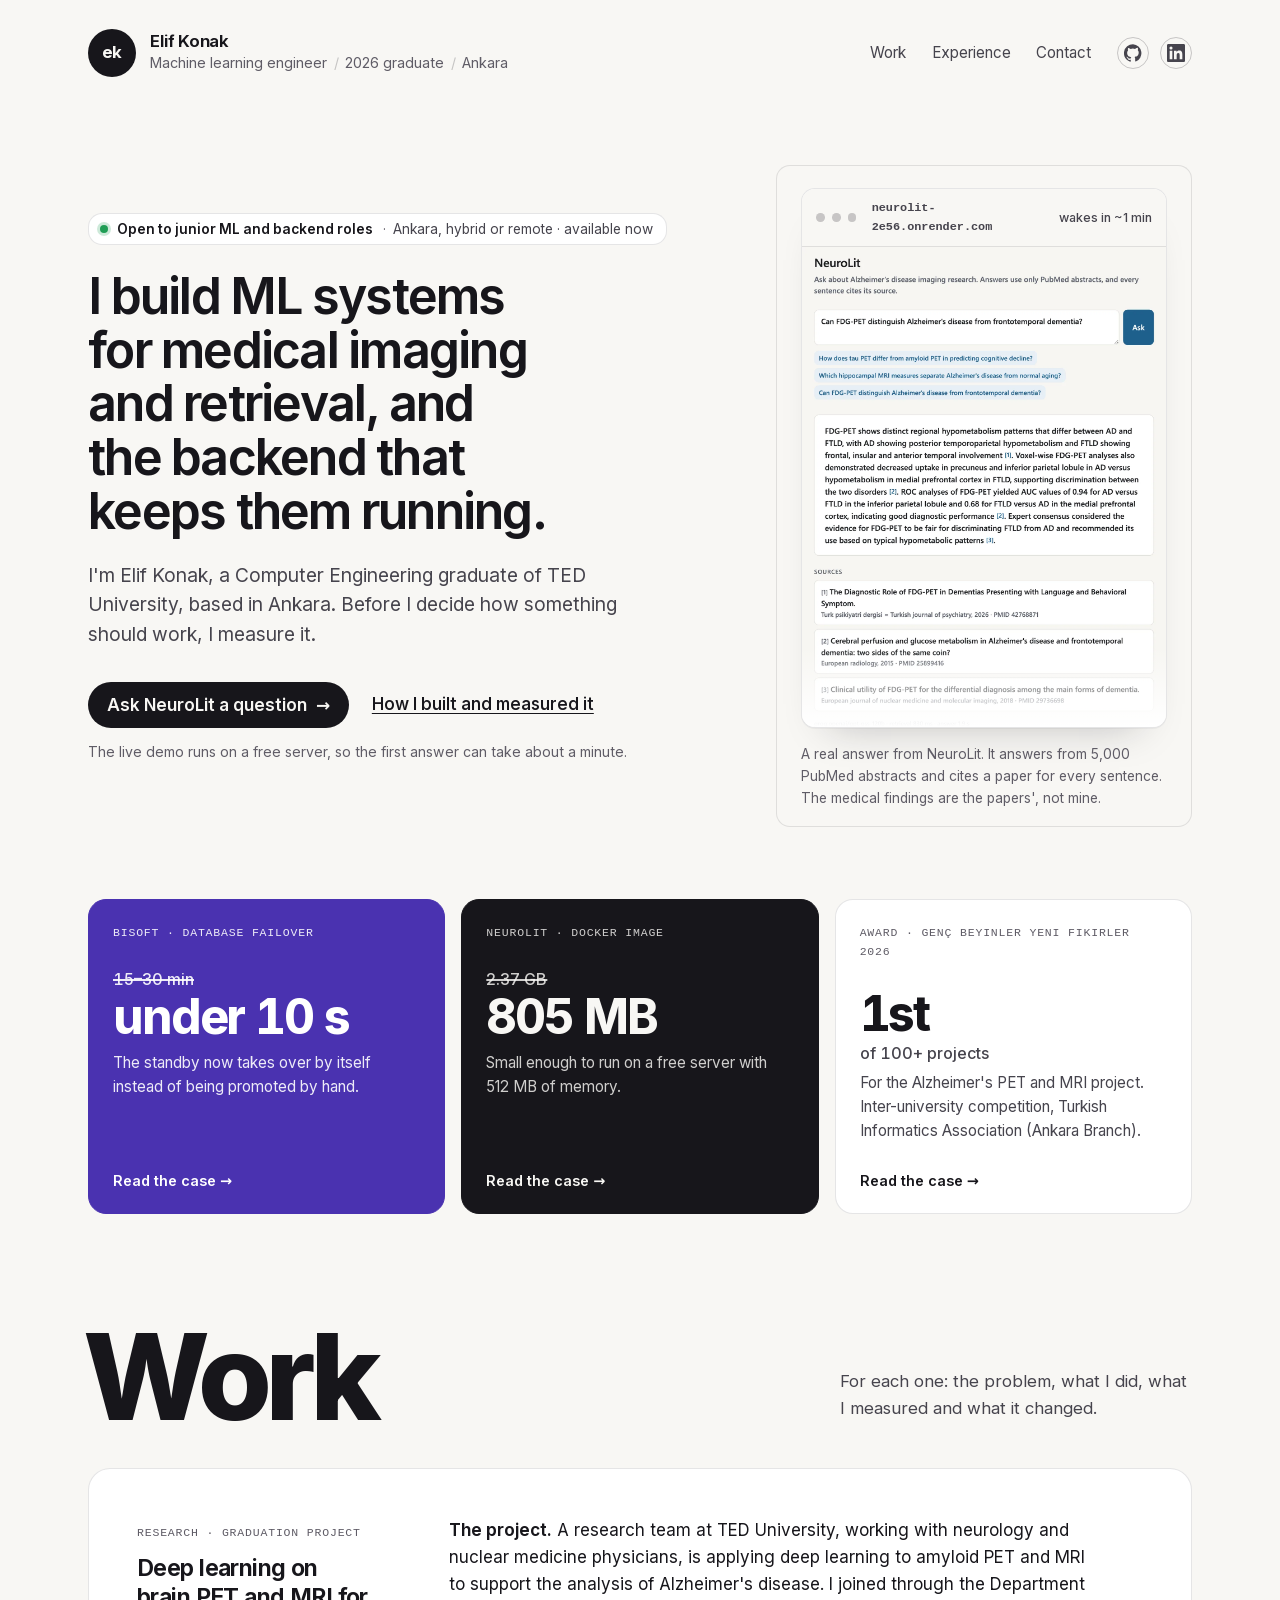
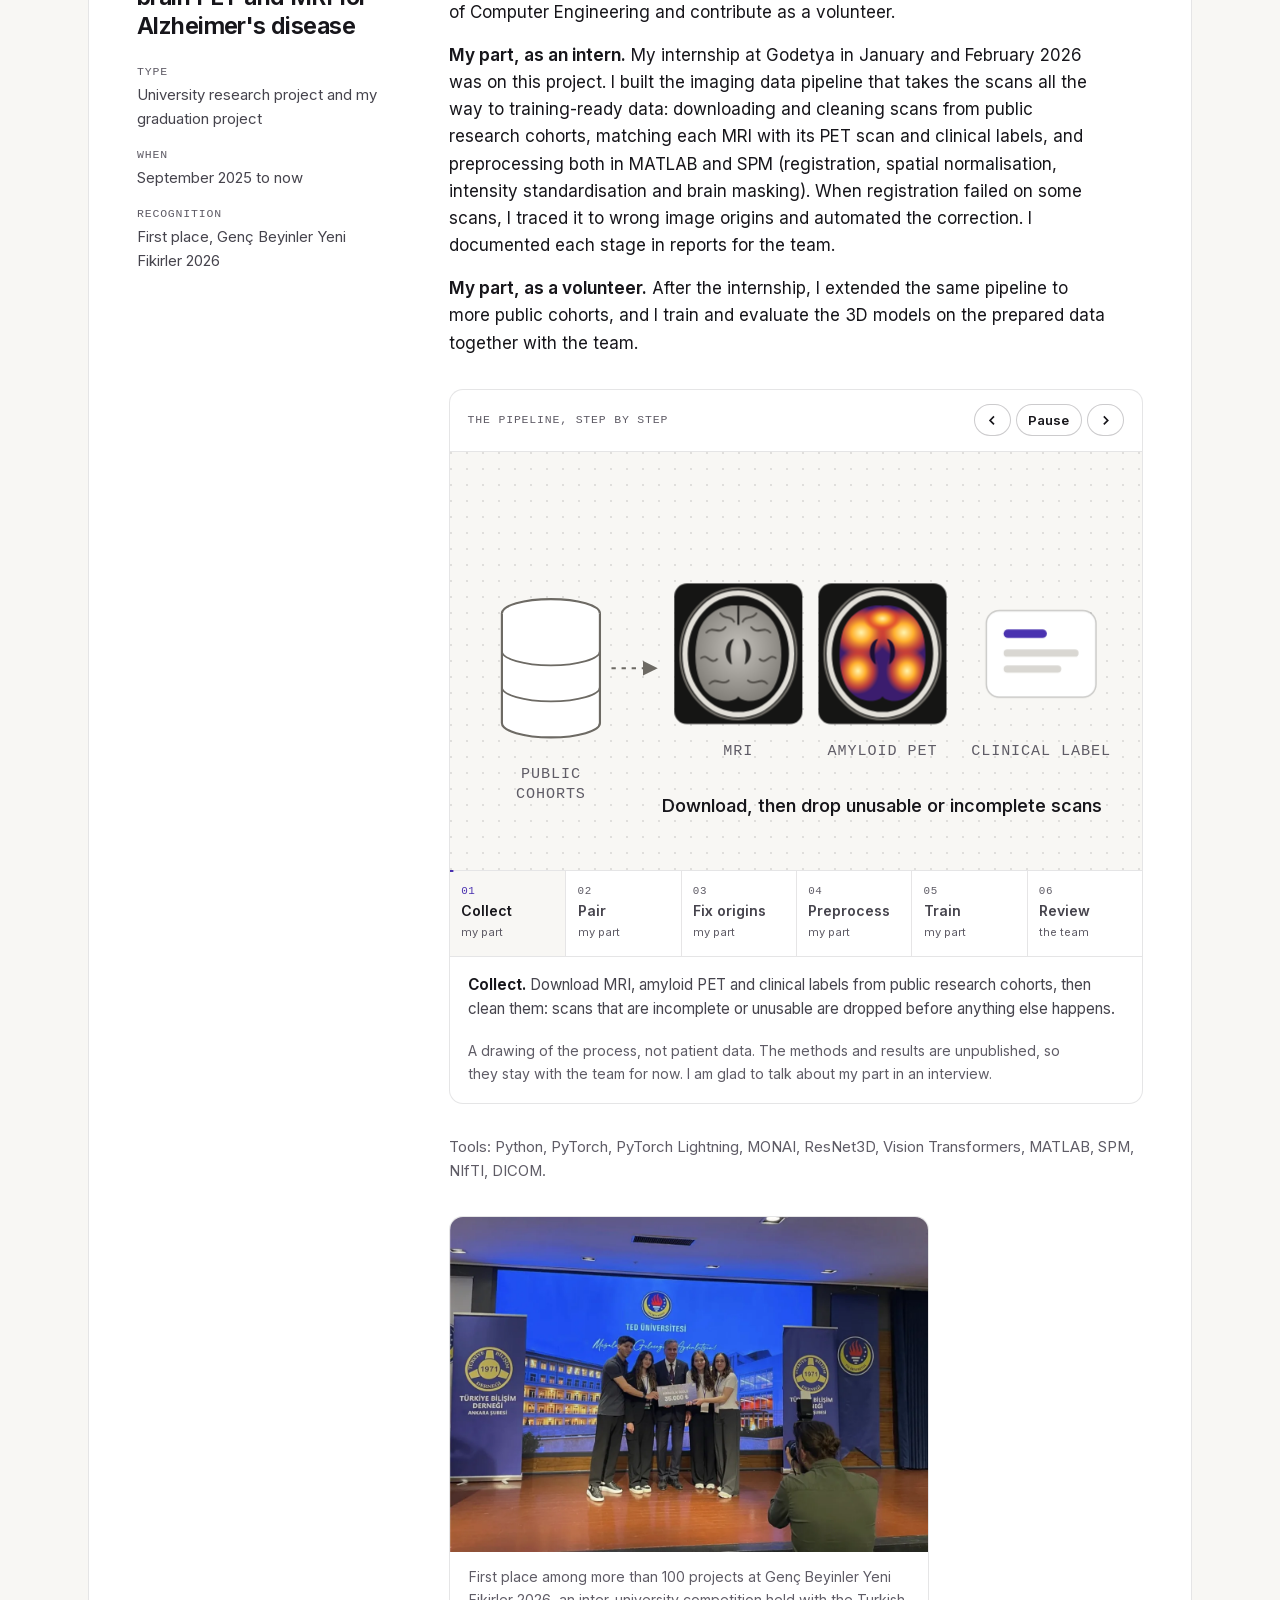
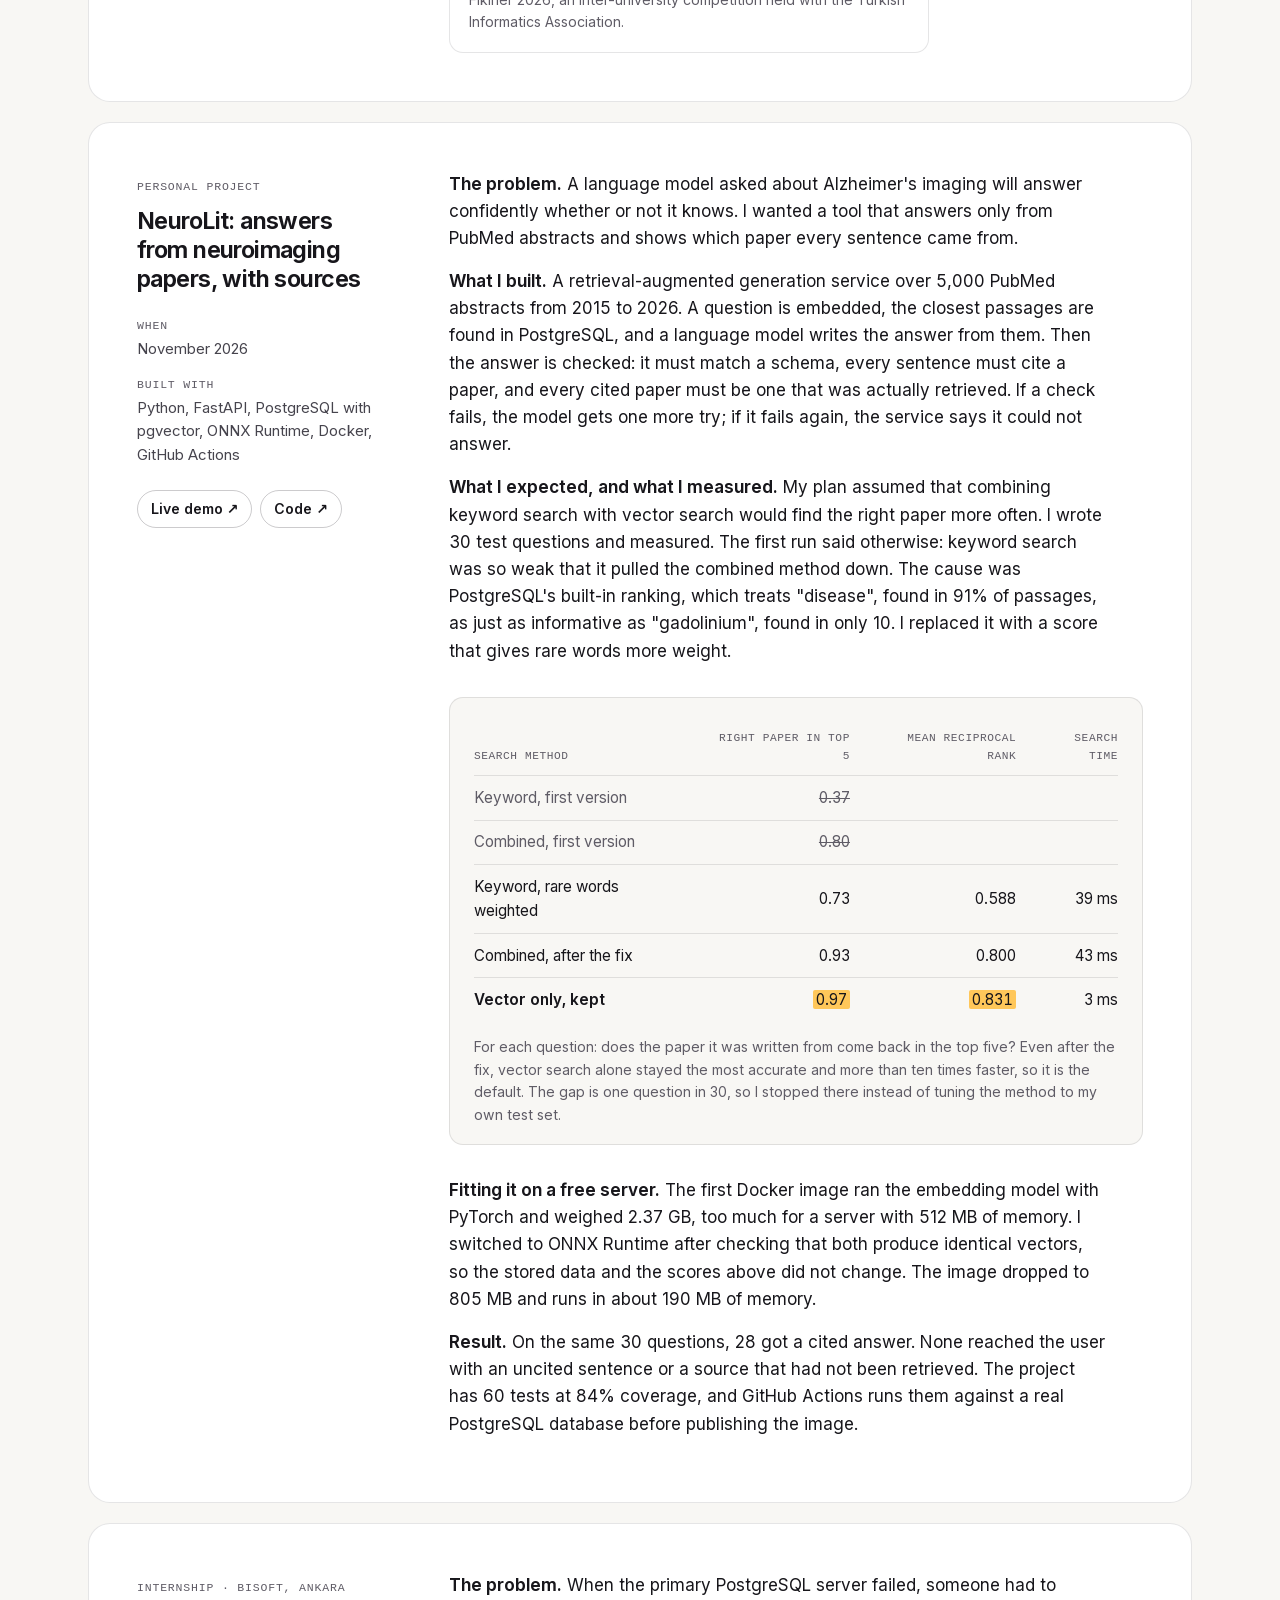
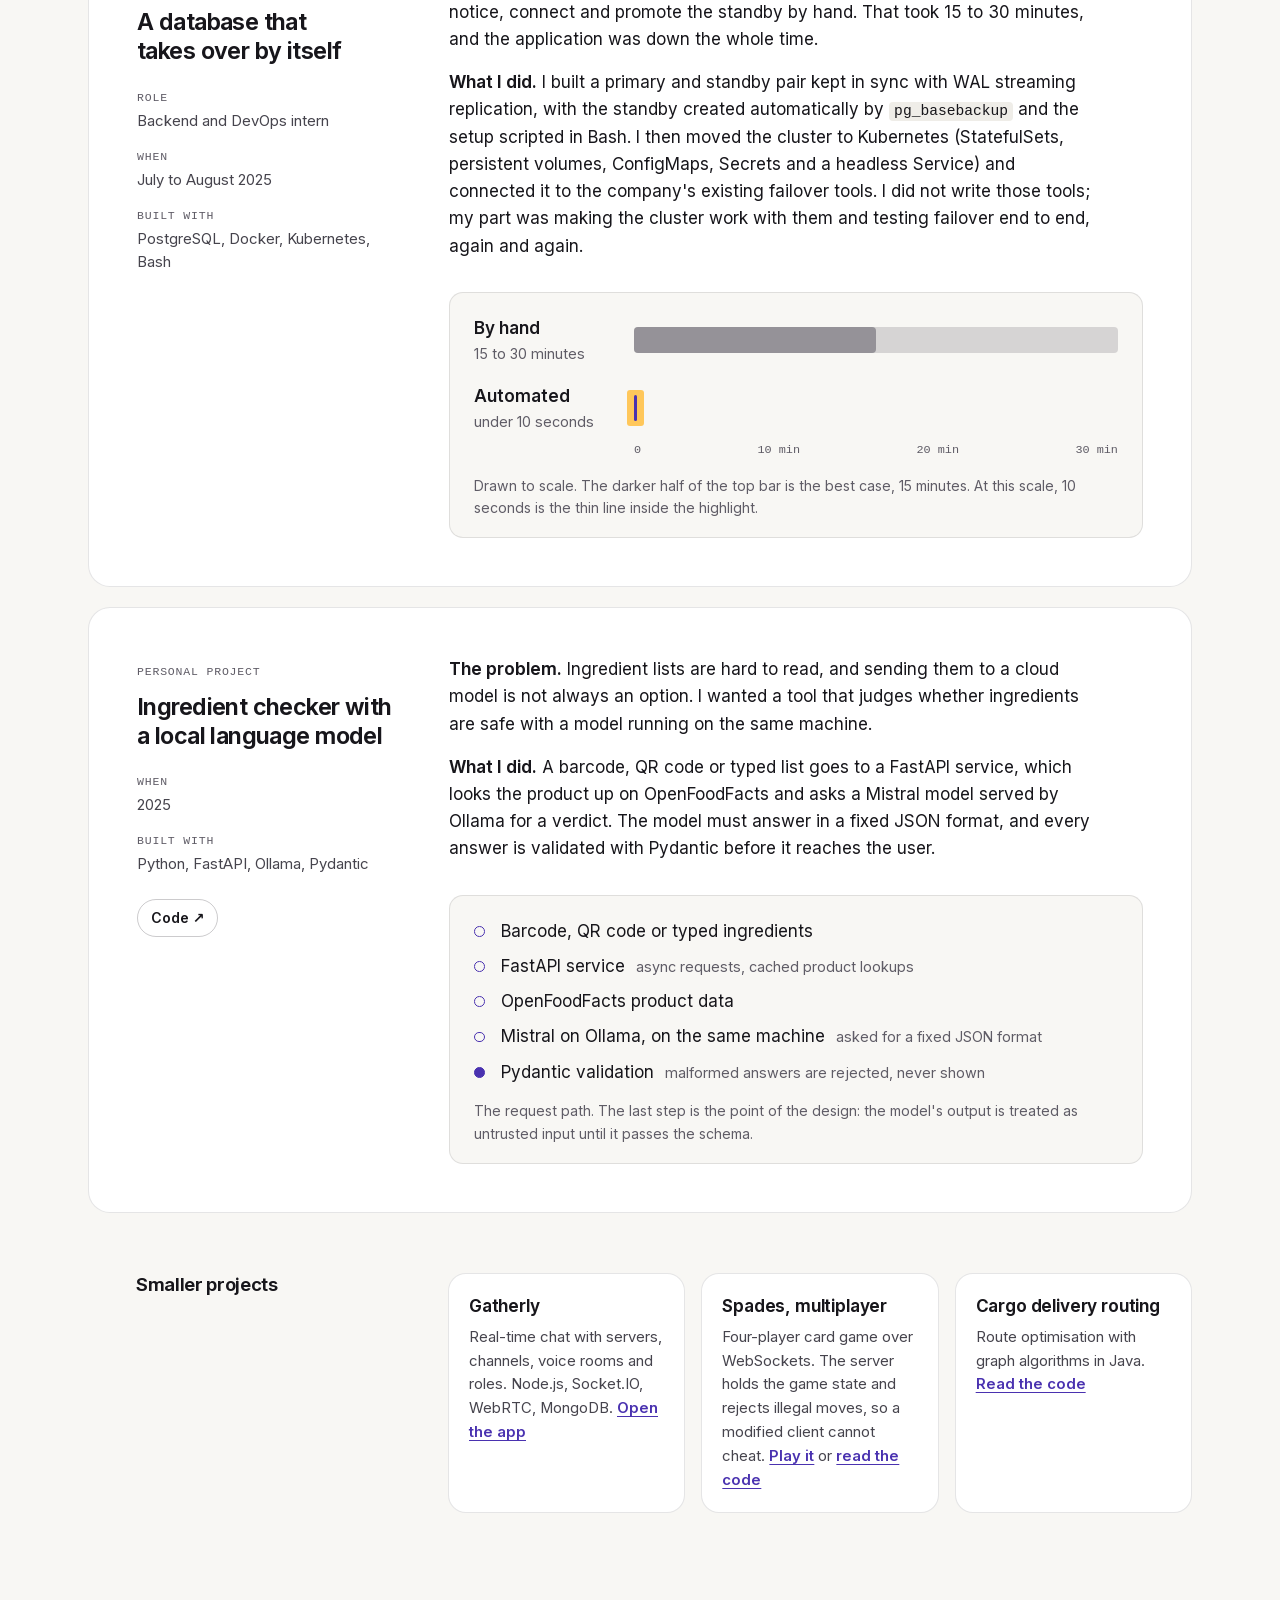
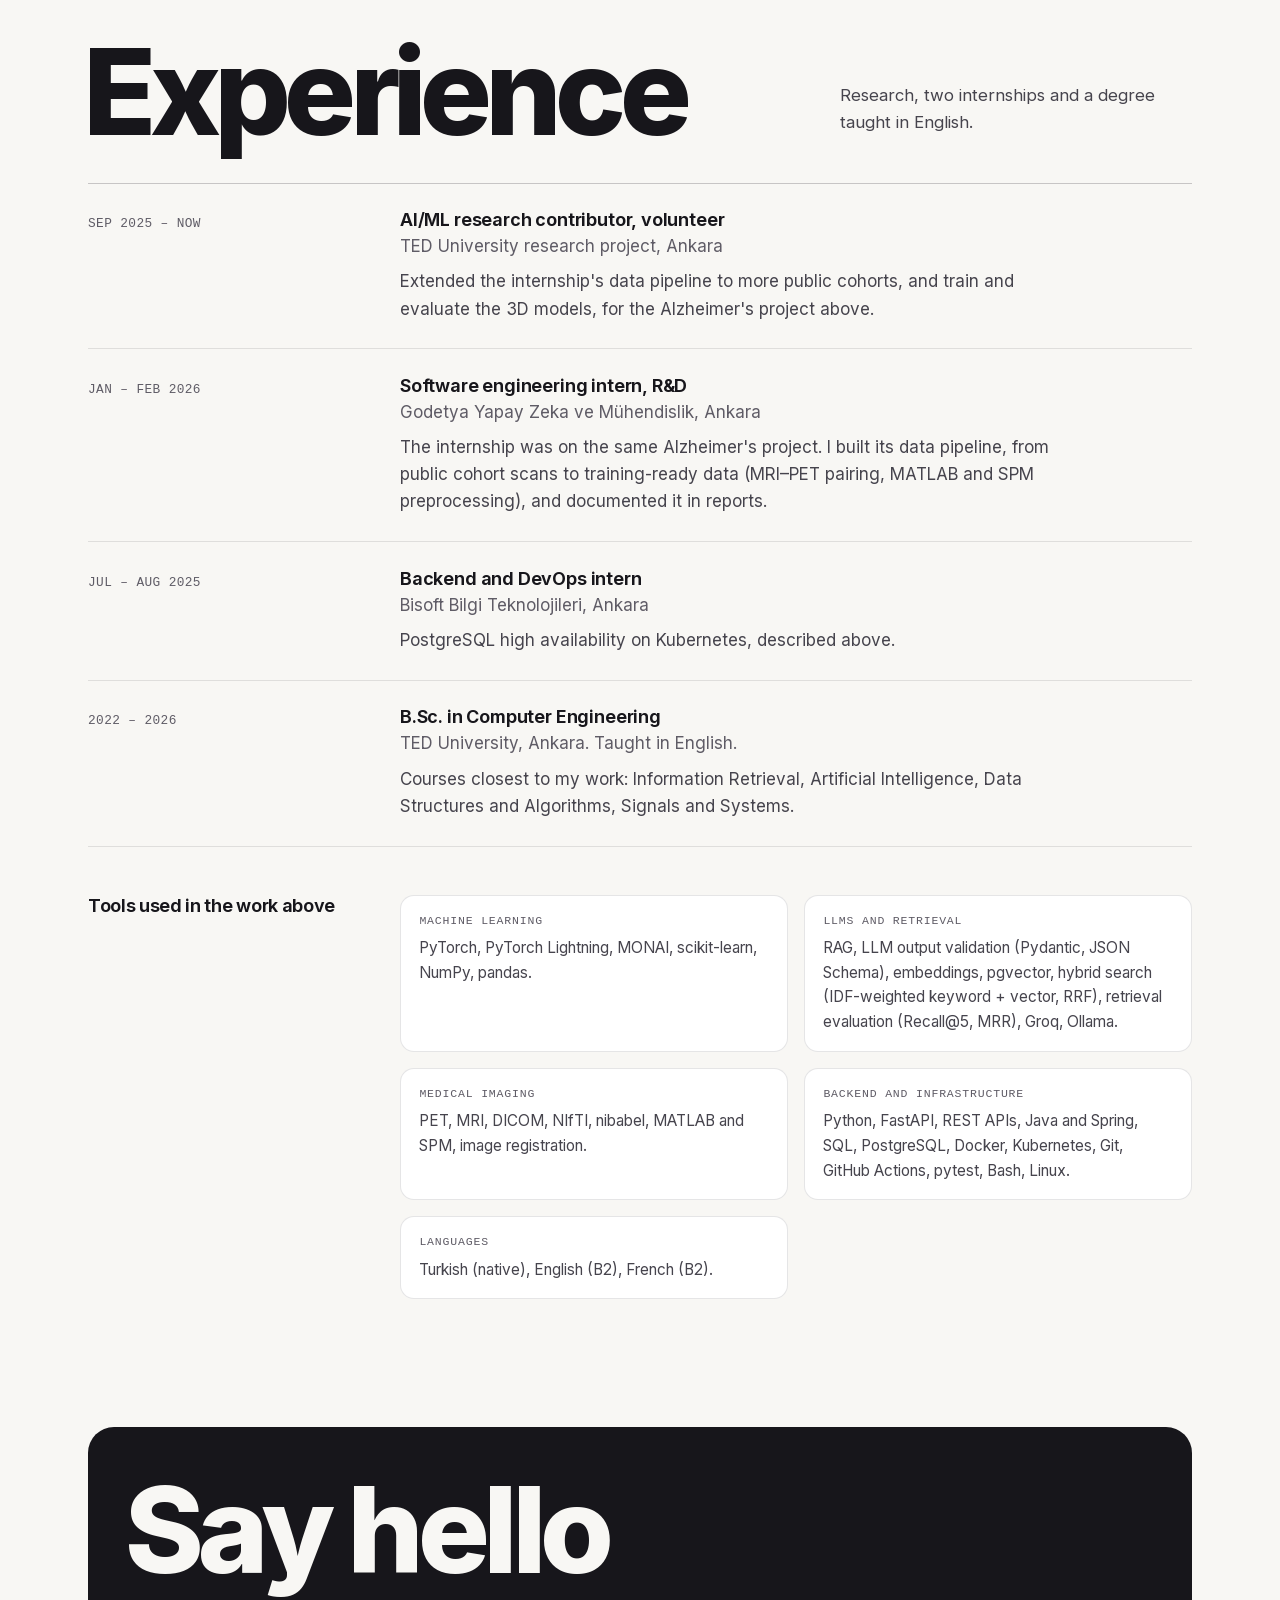
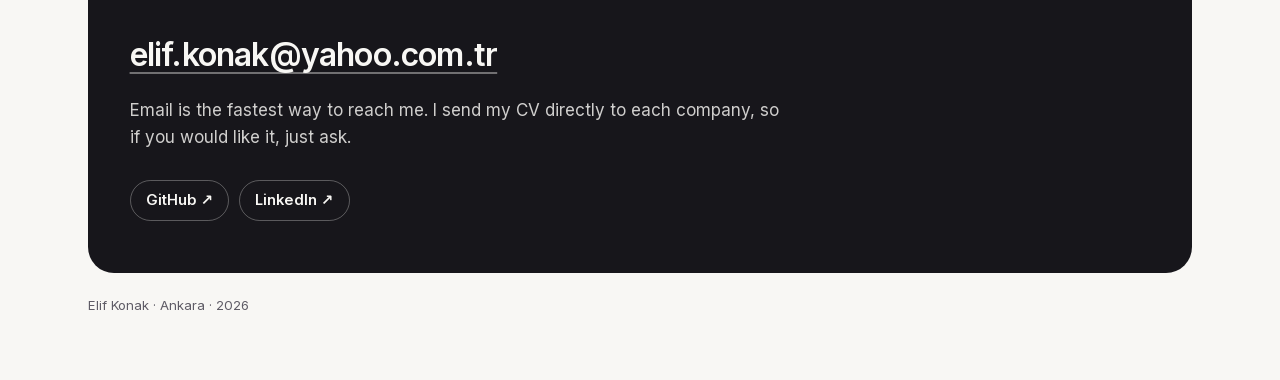
==== commit 5324f339: "Separate internship and volunteer work; fix award organiser - Alzheimer's case: internship (Jan-Feb " ====
--- a/index.html
+++ b/index.html
@@ -473,7 +473,7 @@
     <li class="rv"><a href="#alzheimers">
       <span class="label">Award · Genç Beyinler Yeni Fikirler 2026</span>
       <span class="num"><span class="new">1st</span><span class="of">of 100+ projects</span></span>
-      <p>For the Alzheimer's PET and MRI project. TED University and the Turkish Informatics Association.</p>
+      <p>For the Alzheimer's PET and MRI project. Inter-university competition, Turkish Informatics Association (Ankara Branch).</p>
       <span class="go">Read the case <span aria-hidden="true">→</span></span>
     </a></li>
   </ul>
@@ -500,7 +500,8 @@
       <div class="story">
         <div class="prose kids">
           <p><b>The project.</b> A research team at TED University, working with neurology and nuclear medicine physicians, is applying deep learning to amyloid PET and MRI to support the analysis of Alzheimer's disease. I joined through the Department of Computer Engineering and contribute as a volunteer.</p>
-          <p><b>My part.</b> I built the imaging data pipeline: downloading and cleaning scans from public research cohorts, matching each MRI with its PET scan and clinical labels, and preprocessing both in MATLAB and SPM (registration, spatial normalisation, intensity standardisation and brain masking). When registration failed on some scans, I traced it to wrong image origins and automated the correction. I also train and evaluate the 3D models.</p>
+          <p><b>My part, as an intern.</b> My internship at Godetya in January and February 2026 was on this project. I built the imaging data pipeline that takes the scans all the way to training-ready data: downloading and cleaning scans from public research cohorts, matching each MRI with its PET scan and clinical labels, and preprocessing both in MATLAB and SPM (registration, spatial normalisation, intensity standardisation and brain masking). When registration failed on some scans, I traced it to wrong image origins and automated the correction. I documented each stage in reports for the team.</p>
+          <p><b>My part, as a volunteer.</b> After the internship, I extended the same pipeline to more public cohorts, and I train and evaluate the 3D models on the prepared data together with the team.</p>
         </div>
 
         <figure class="pipe" id="pipe">
@@ -831,7 +832,7 @@
         <div>
           <h3>AI/ML research contributor, volunteer</h3>
           <p class="where">TED University research project, Ankara</p>
-          <p>Imaging data pipeline and 3D model training for the Alzheimer's project above.</p>
+          <p>Extended the internship's data pipeline to more public cohorts, and train and evaluate the 3D models, for the Alzheimer's project above.</p>
         </div>
       </li>
       <li>
@@ -839,7 +840,7 @@
         <div>
           <h3>Software engineering intern, R&amp;D</h3>
           <p class="where">Godetya Yapay Zeka ve Mühendislik, Ankara</p>
-          <p>Built the data pipeline for the same project: collected and cleaned brain MRI from public cohorts, matched it with amyloid PET and preprocessed both with MATLAB and SPM.</p>
+          <p>The internship was on the same Alzheimer's project. I built its data pipeline, from public cohort scans to training-ready data (MRI–PET pairing, MATLAB and SPM preprocessing), and documented it in reports.</p>
         </div>
       </li>
       <li>
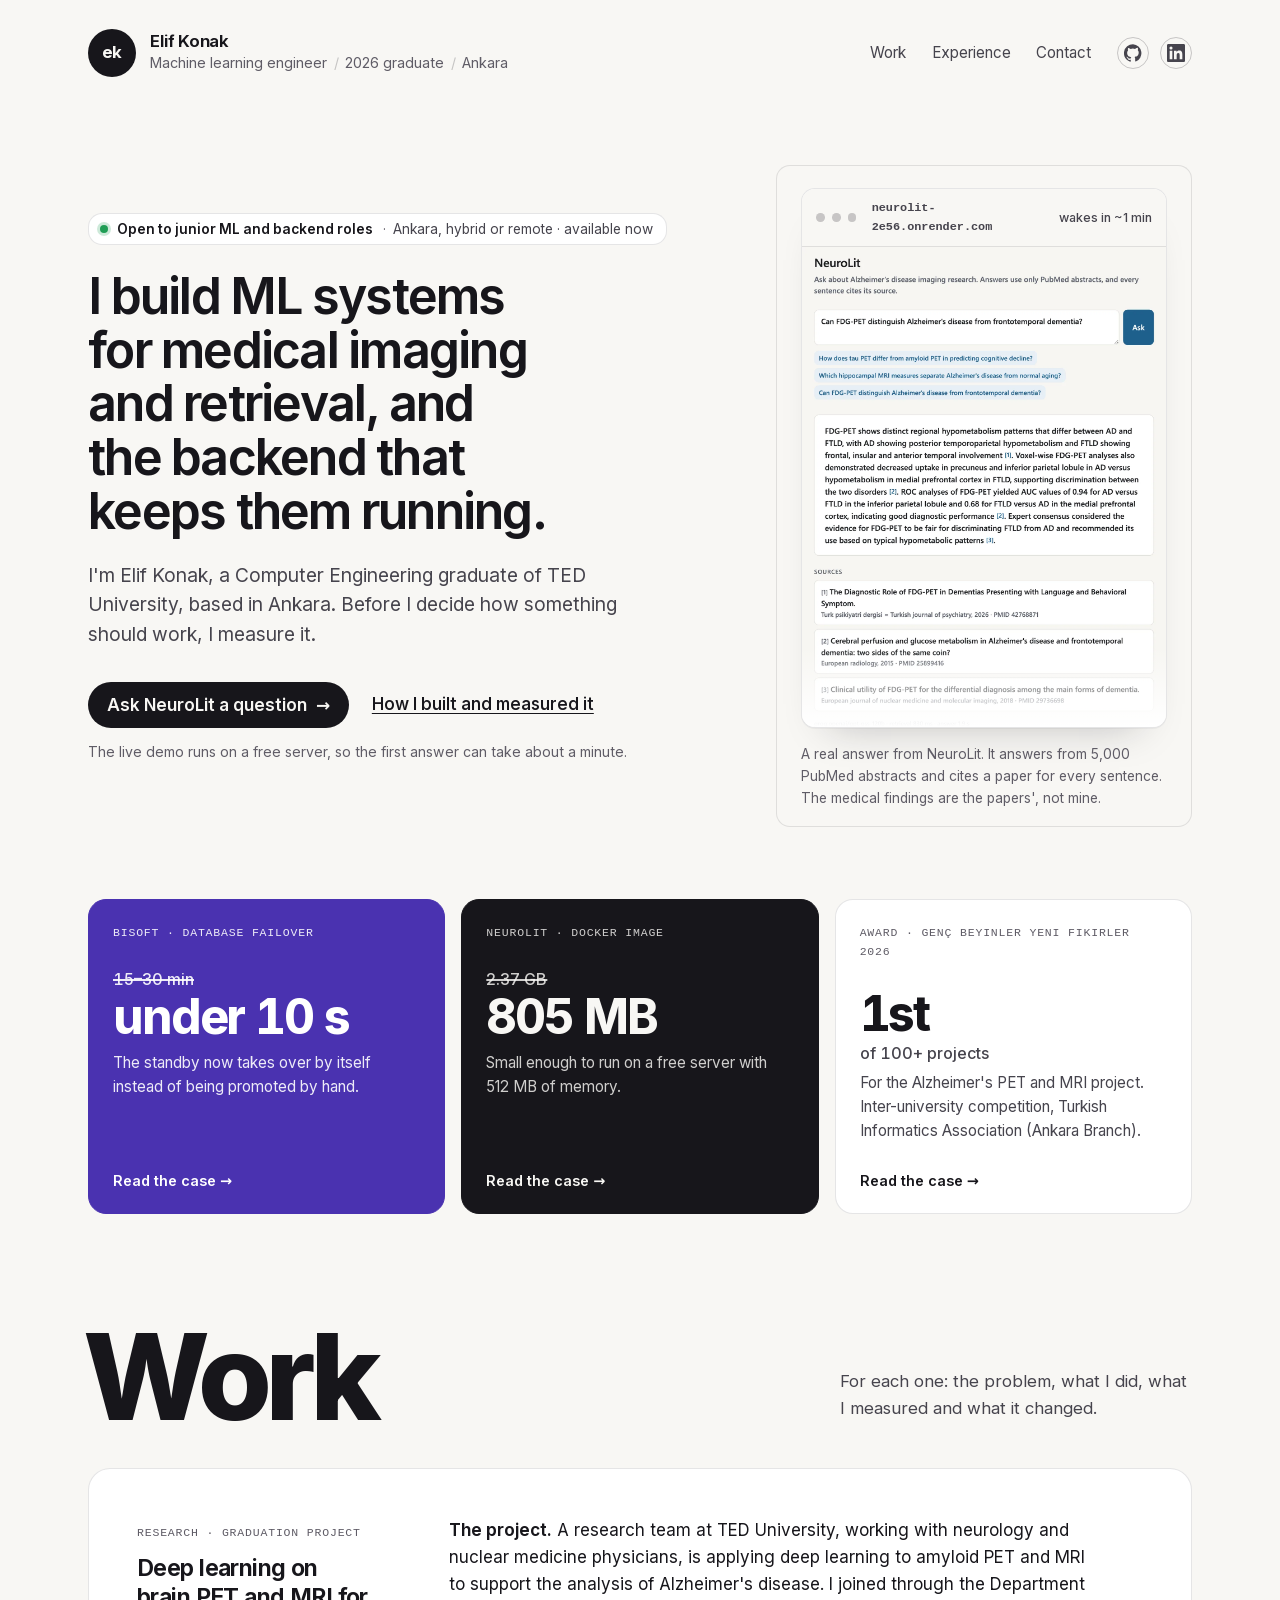
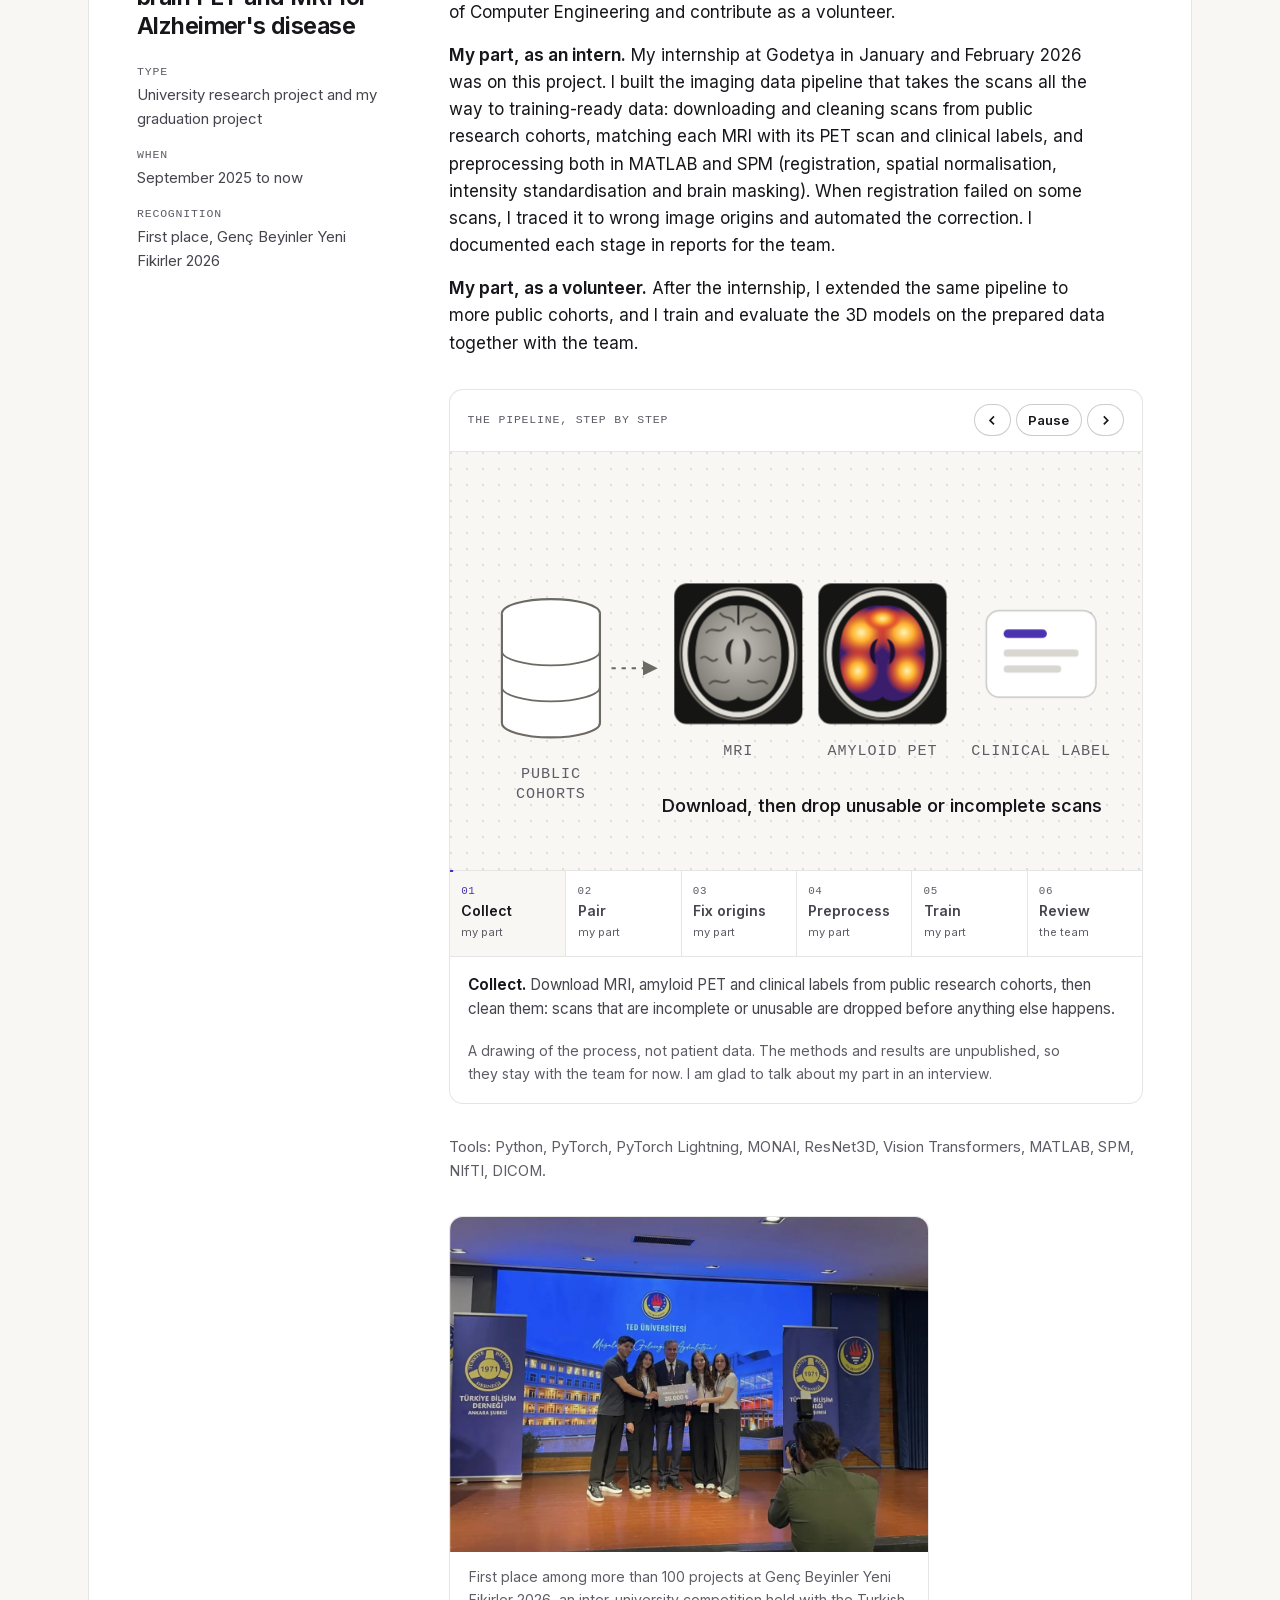
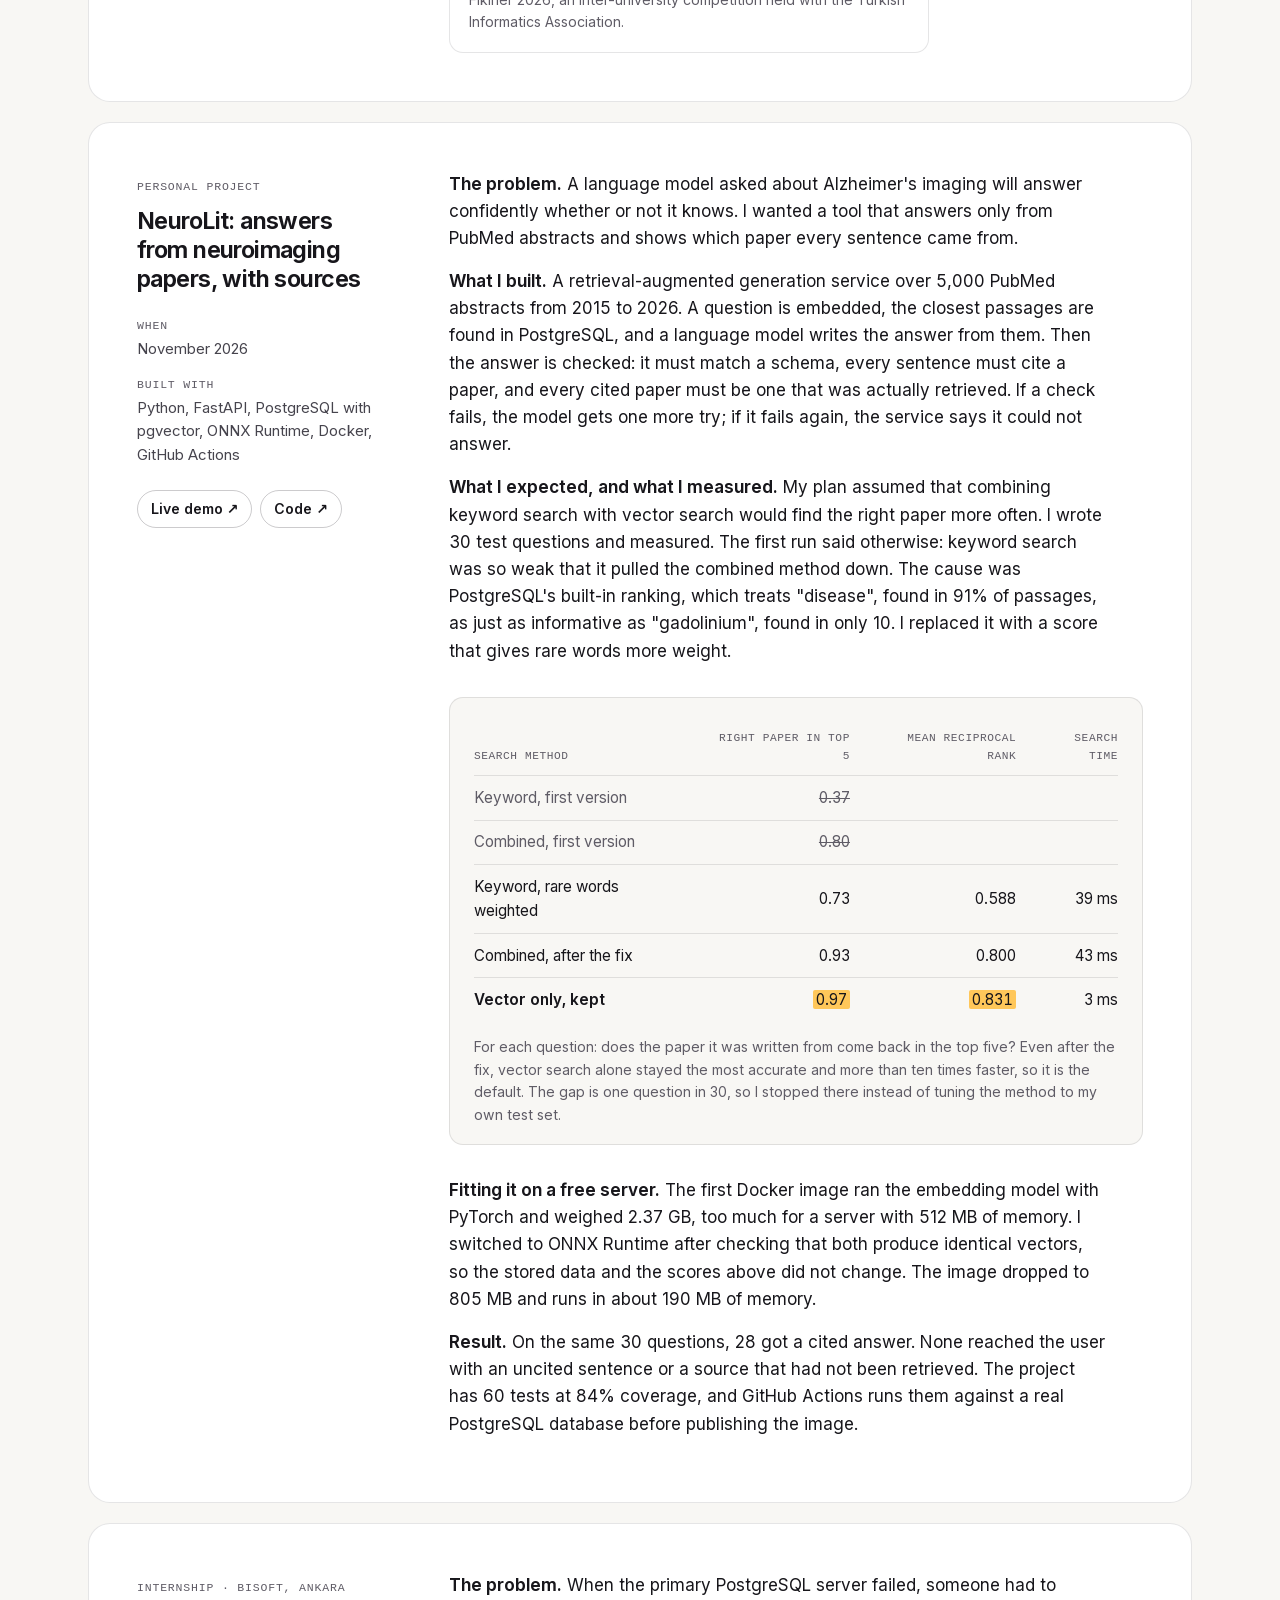
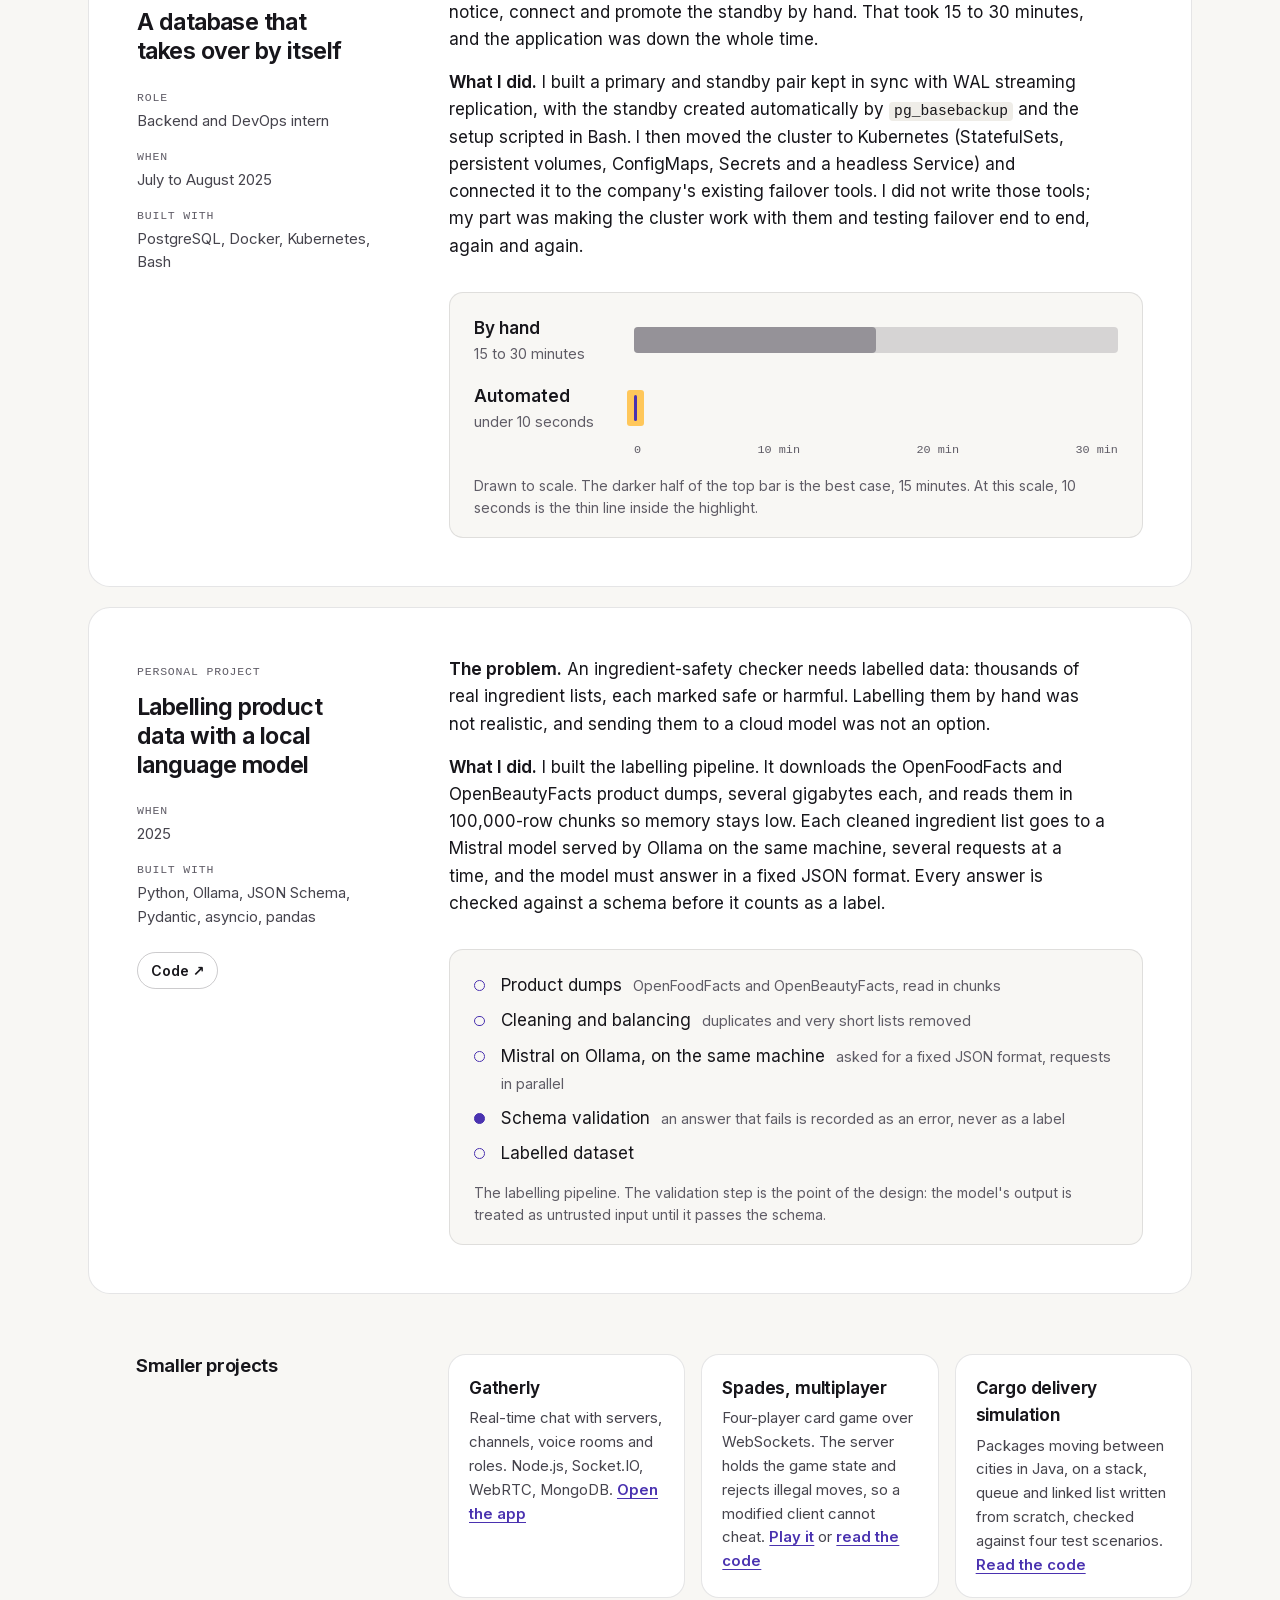
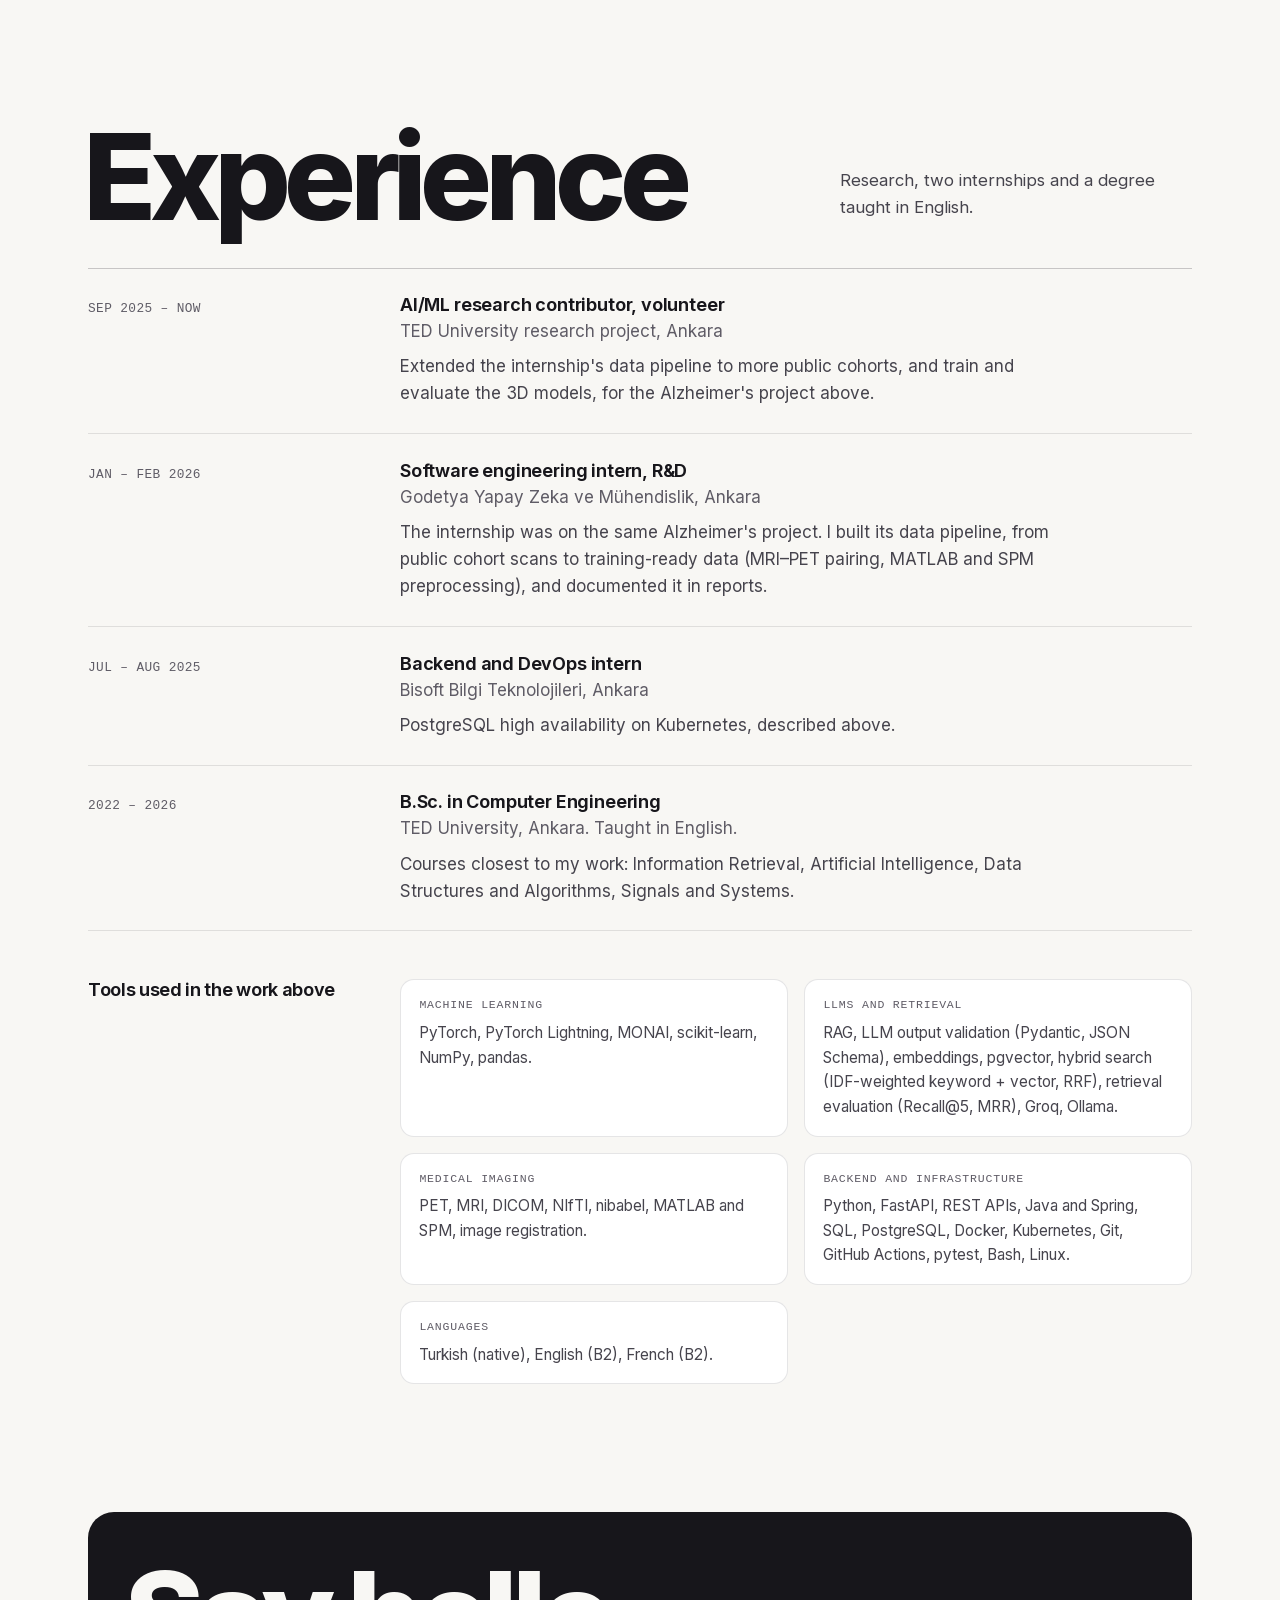
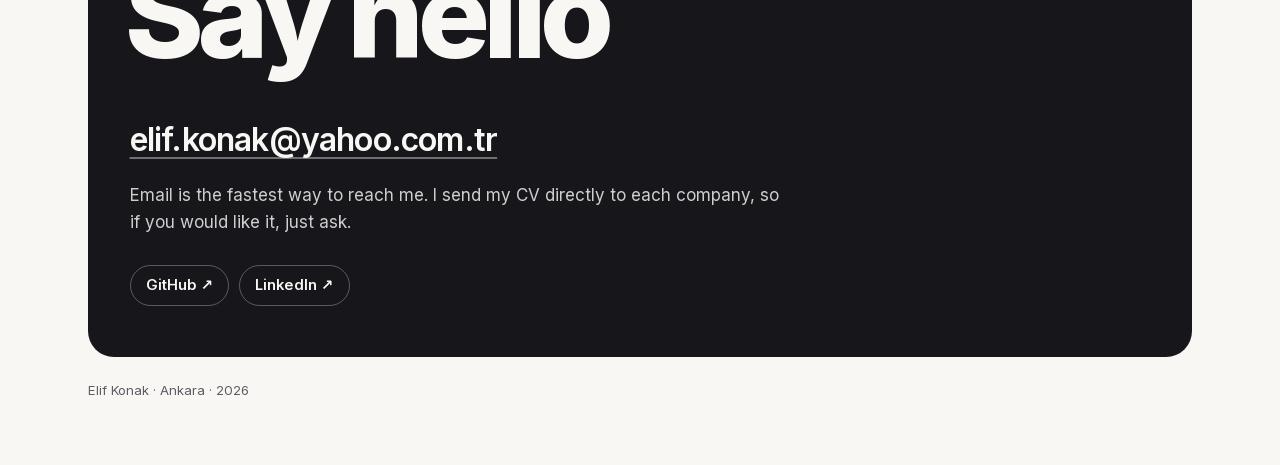
==== commit 108772b8: "Describe the product analysis and cargo projects as the code shows them - Product analysis: the labe" ====
--- a/index.html
+++ b/index.html
@@ -784,27 +784,27 @@
     <article class="case rv" id="product-analysis">
       <div class="meta">
         <span class="label">Personal project</span>
-        <h3>Ingredient checker with a local language model</h3>
+        <h3>Labelling product data with a local language model</h3>
         <dl>
           <div><dt class="label">When</dt><dd>2025</dd></div>
-          <div><dt class="label">Built with</dt><dd>Python, FastAPI, Ollama, Pydantic</dd></div>
+          <div><dt class="label">Built with</dt><dd>Python, Ollama, JSON Schema, Pydantic, asyncio, pandas</dd></div>
         </dl>
         <p class="links"><a href="https://github.com/elifkk14/product-analysis-ai">Code ↗</a></p>
       </div>
       <div class="story">
         <div class="prose kids">
-          <p><b>The problem.</b> Ingredient lists are hard to read, and sending them to a cloud model is not always an option. I wanted a tool that judges whether ingredients are safe with a model running on the same machine.</p>
-          <p><b>What I did.</b> A barcode, QR code or typed list goes to a FastAPI service, which looks the product up on OpenFoodFacts and asks a Mistral model served by Ollama for a verdict. The model must answer in a fixed JSON format, and every answer is validated with Pydantic before it reaches the user.</p>
+          <p><b>The problem.</b> An ingredient-safety checker needs labelled data: thousands of real ingredient lists, each marked safe or harmful. Labelling them by hand was not realistic, and sending them to a cloud model was not an option.</p>
+          <p><b>What I did.</b> I built the labelling pipeline. It downloads the OpenFoodFacts and OpenBeautyFacts product dumps, several gigabytes each, and reads them in 100,000-row chunks so memory stays low. Each cleaned ingredient list goes to a Mistral model served by Ollama on the same machine, several requests at a time, and the model must answer in a fixed JSON format. Every answer is checked against a schema before it counts as a label.</p>
         </div>
         <figure>
           <ol class="flow">
-            <li><span>Barcode, QR code or typed ingredients</span></li>
-            <li><span>FastAPI service <small>async requests, cached product lookups</small></span></li>
-            <li><span>OpenFoodFacts product data</span></li>
-            <li><span>Mistral on Ollama, on the same machine <small>asked for a fixed JSON format</small></span></li>
-            <li class="check"><span>Pydantic validation <small>malformed answers are rejected, never shown</small></span></li>
+            <li><span>Product dumps <small>OpenFoodFacts and OpenBeautyFacts, read in chunks</small></span></li>
+            <li><span>Cleaning and balancing <small>duplicates and very short lists removed</small></span></li>
+            <li><span>Mistral on Ollama, on the same machine <small>asked for a fixed JSON format, requests in parallel</small></span></li>
+            <li class="check"><span>Schema validation <small>an answer that fails is recorded as an error, never as a label</small></span></li>
+            <li><span>Labelled dataset</span></li>
           </ol>
-          <figcaption>The request path. The last step is the point of the design: the model's output is treated as untrusted input until it passes the schema.</figcaption>
+          <figcaption>The labelling pipeline. The validation step is the point of the design: the model's output is treated as untrusted input until it passes the schema.</figcaption>
         </figure>
       </div>
     </article>
@@ -814,7 +814,7 @@
       <ul class="others kids">
         <li><b>Gatherly</b><p>Real-time chat with servers, channels, voice rooms and roles. Node.js, Socket.IO, WebRTC, MongoDB. <a href="https://gatherly-nu-flax.vercel.app/">Open the app</a></p></li>
         <li><b>Spades, multiplayer</b><p>Four-player card game over WebSockets. The server holds the game state and rejects illegal moves, so a modified client cannot cheat. <a href="https://spades-server.vercel.app">Play it</a> or <a href="https://github.com/elifkk14/spades-server">read the code</a></p></li>
-        <li><b>Cargo delivery routing</b><p>Route optimisation with graph algorithms in Java. <a href="https://github.com/elifkk14/cargo-delivery-system">Read the code</a></p></li>
+        <li><b>Cargo delivery simulation</b><p>Packages moving between cities in Java, on a stack, queue and linked list written from scratch, checked against four test scenarios. <a href="https://github.com/elifkk14/cargo-delivery-system">Read the code</a></p></li>
       </ul>
     </div>
   </div>
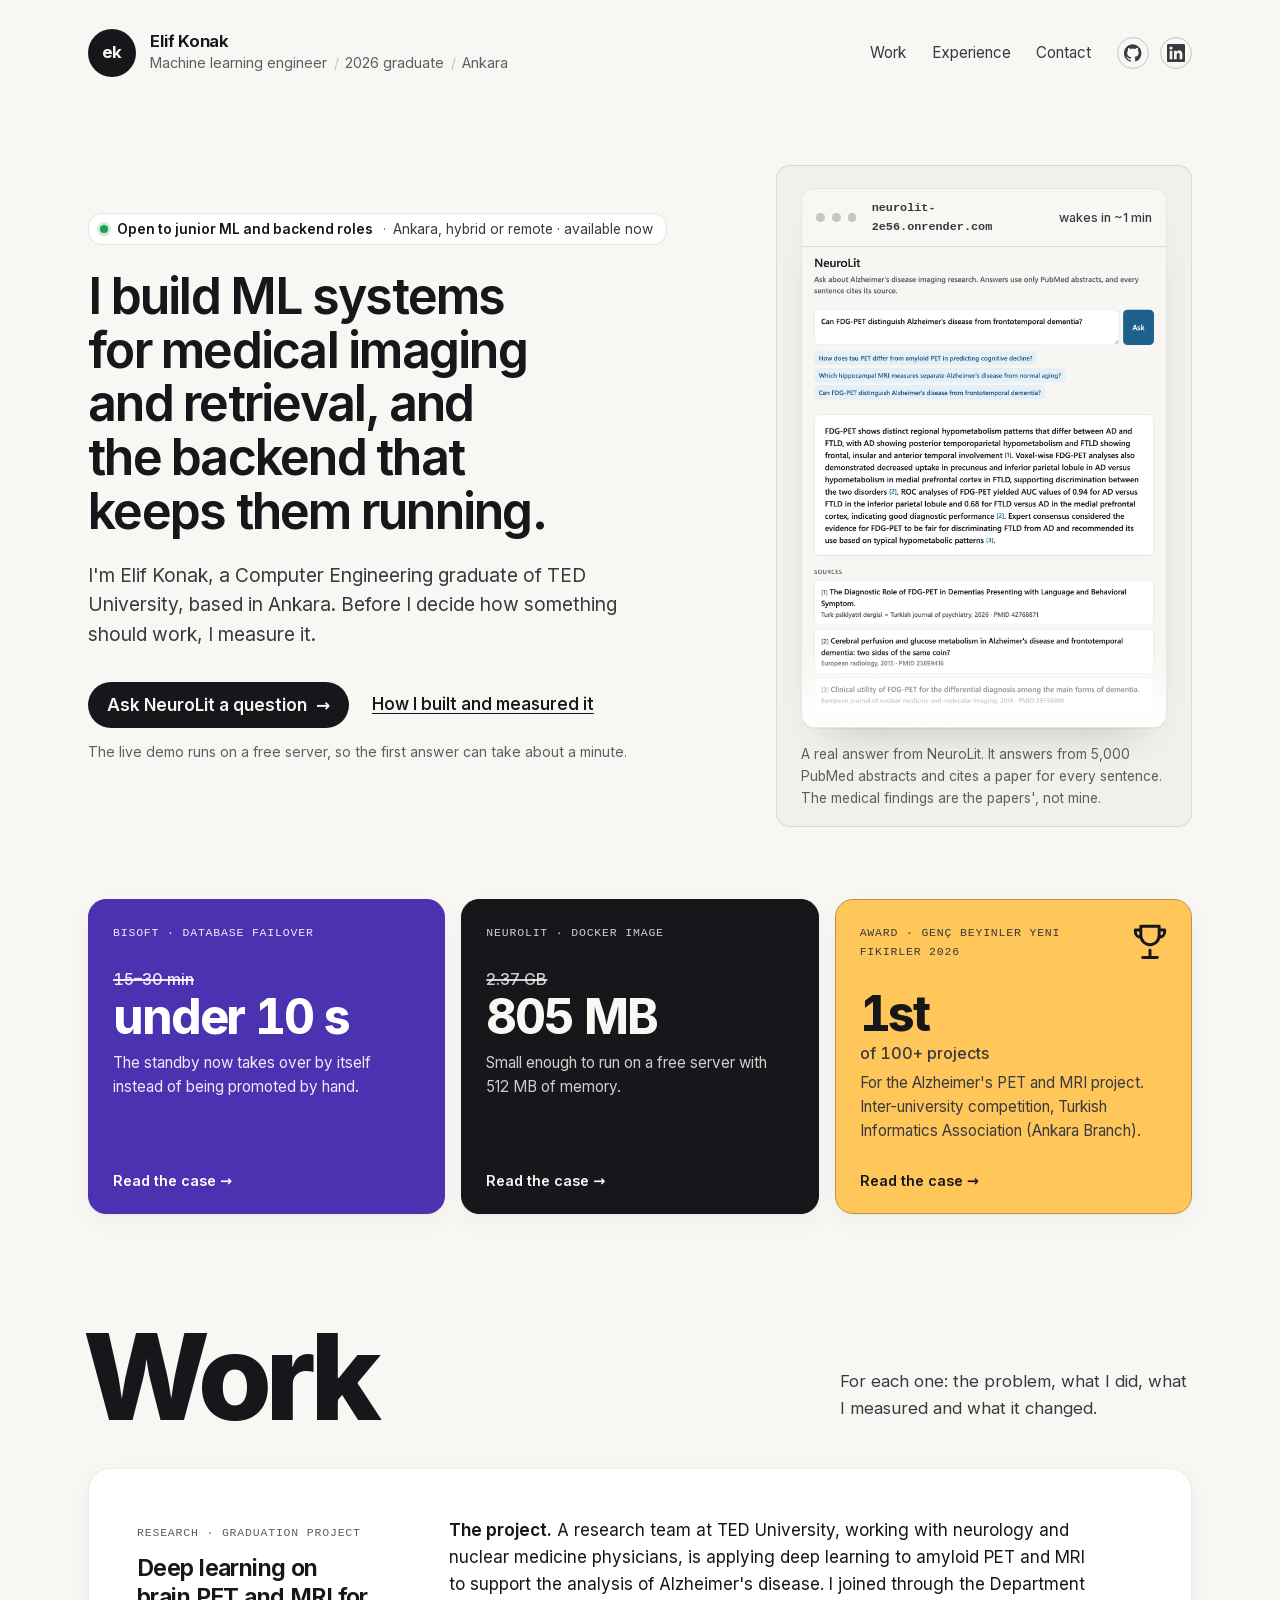
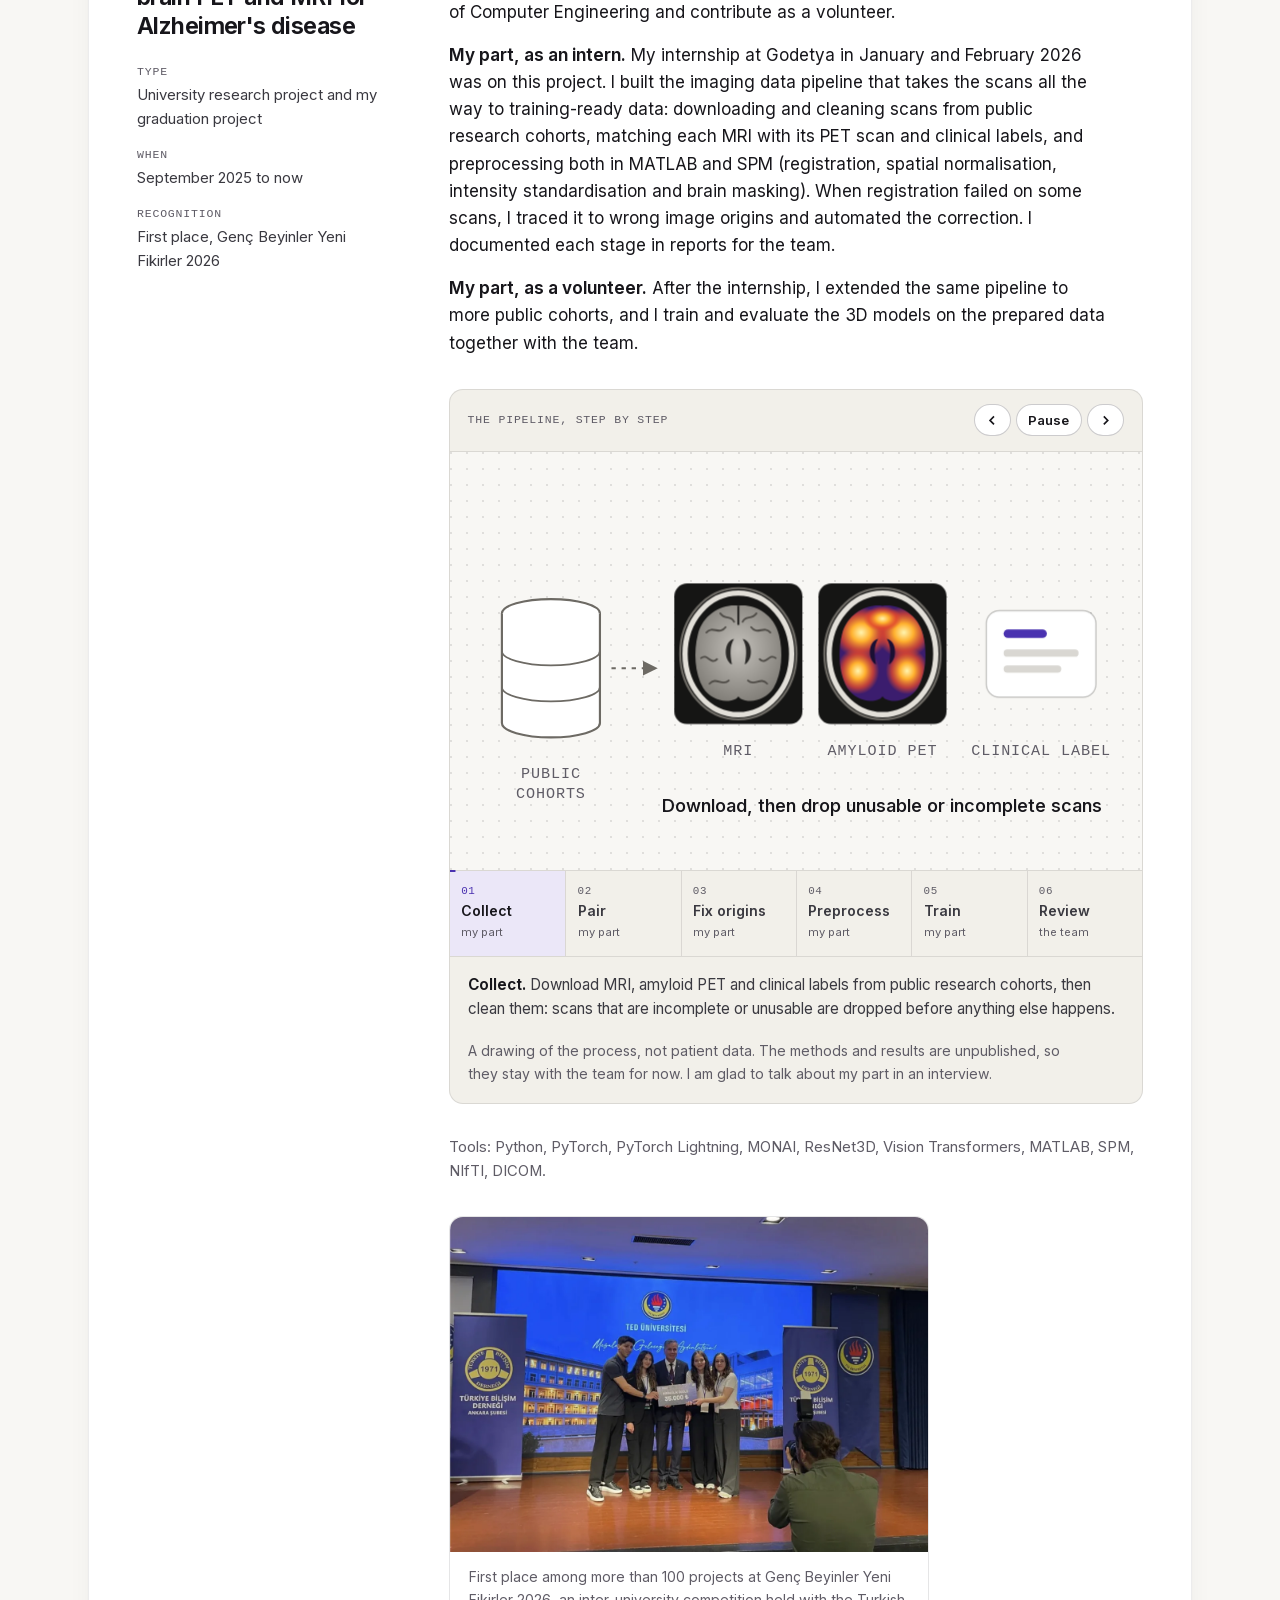
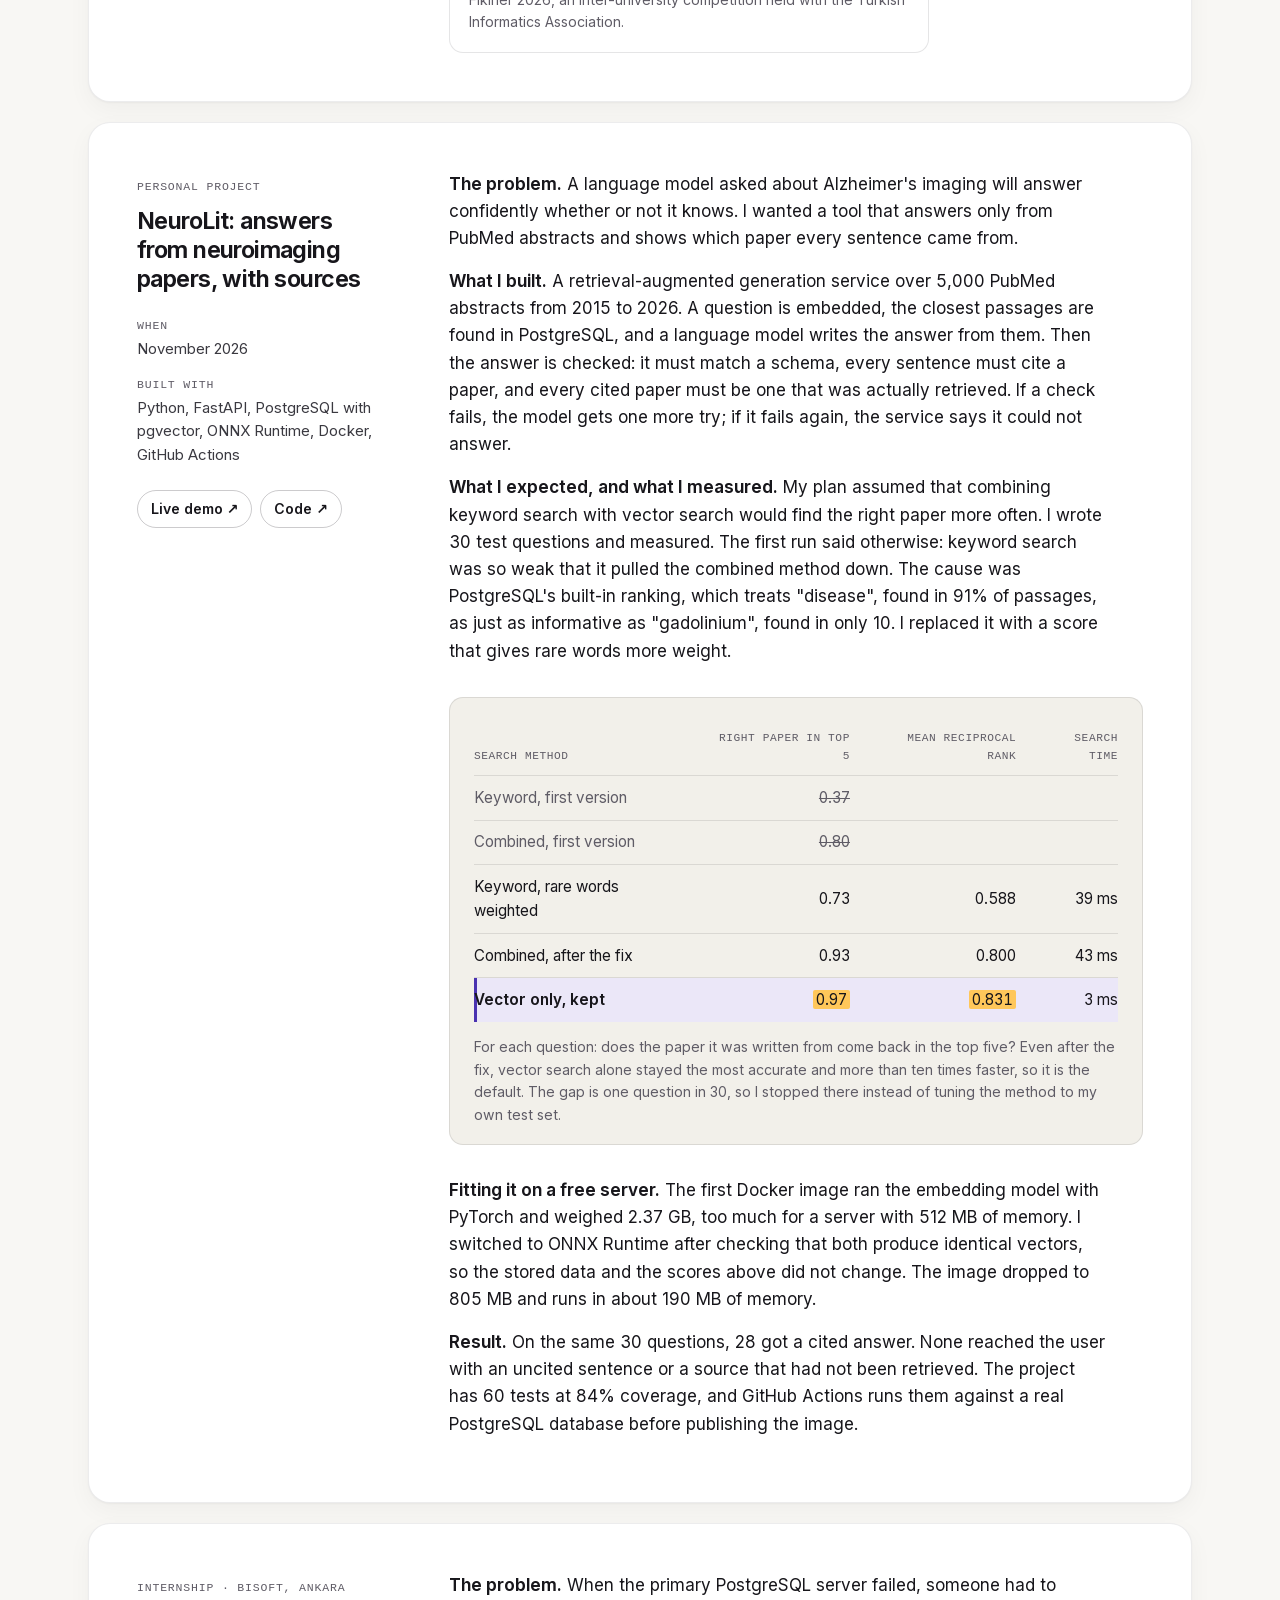
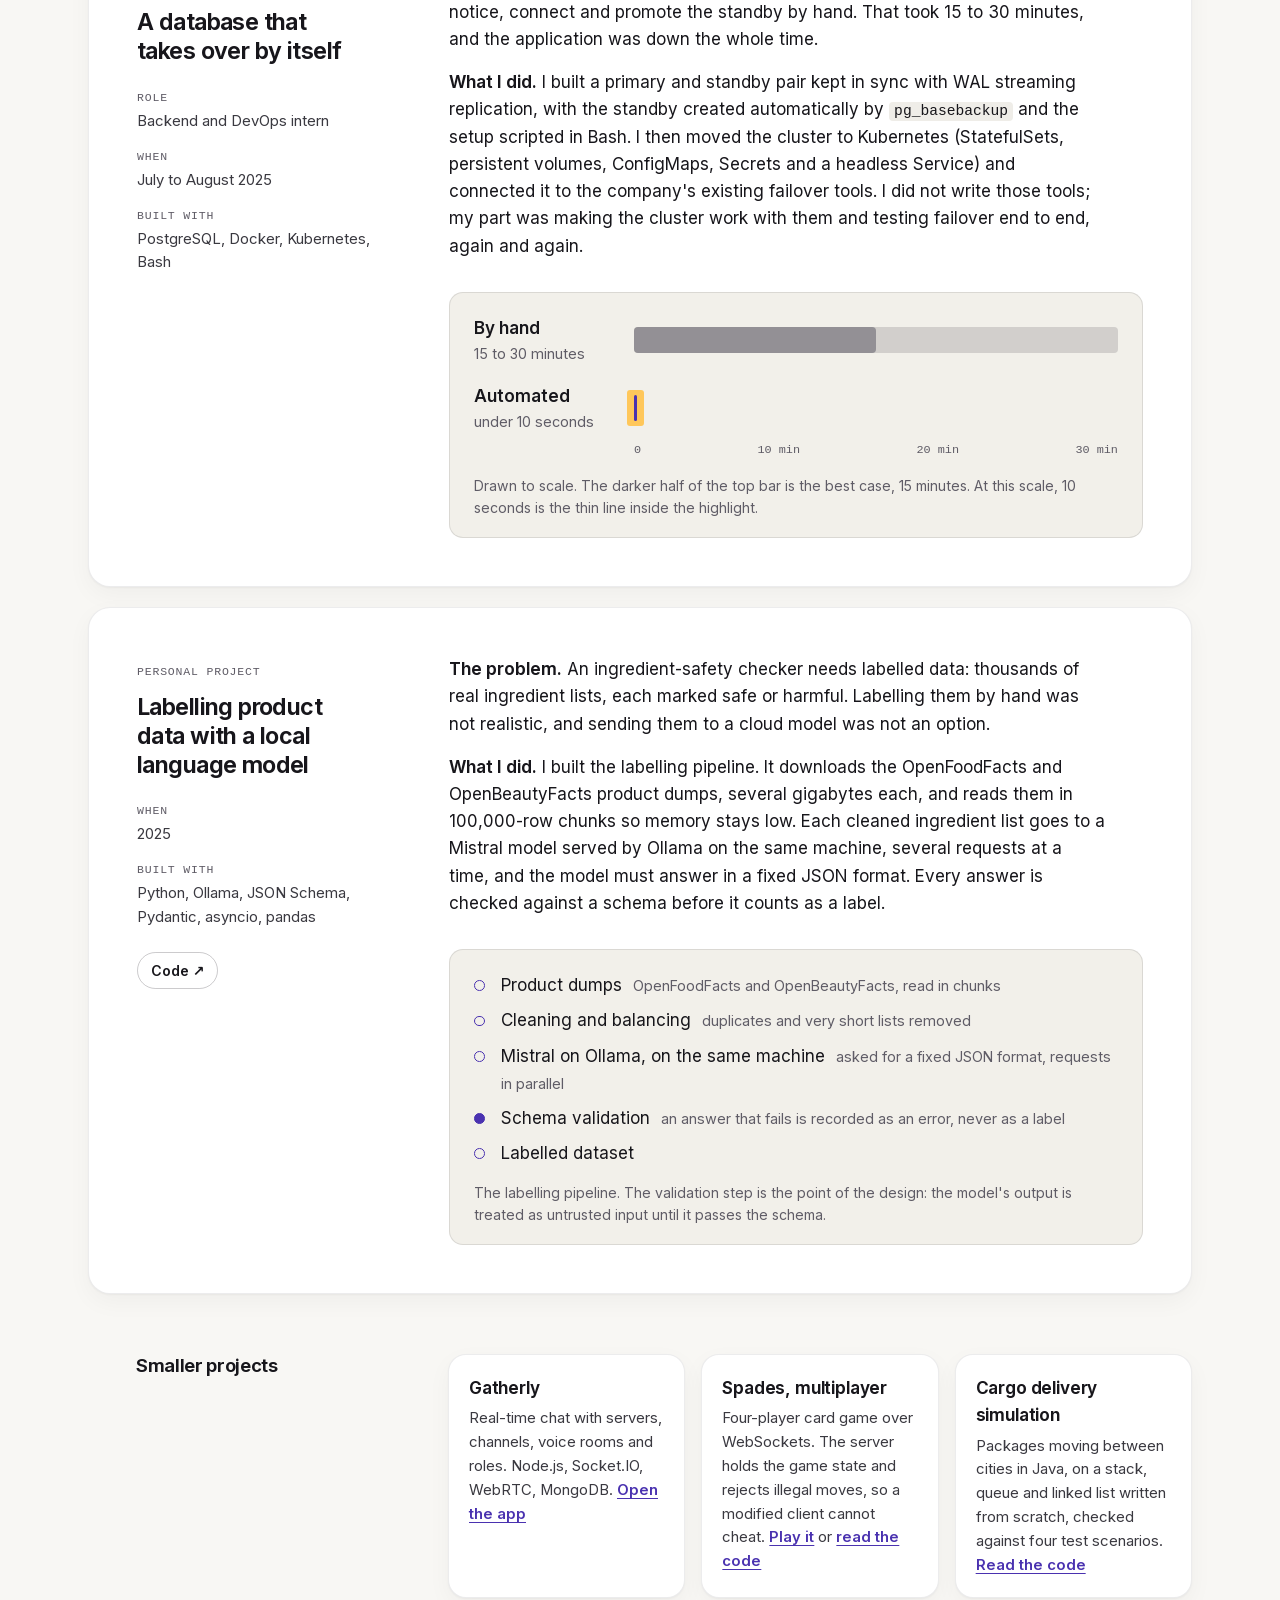
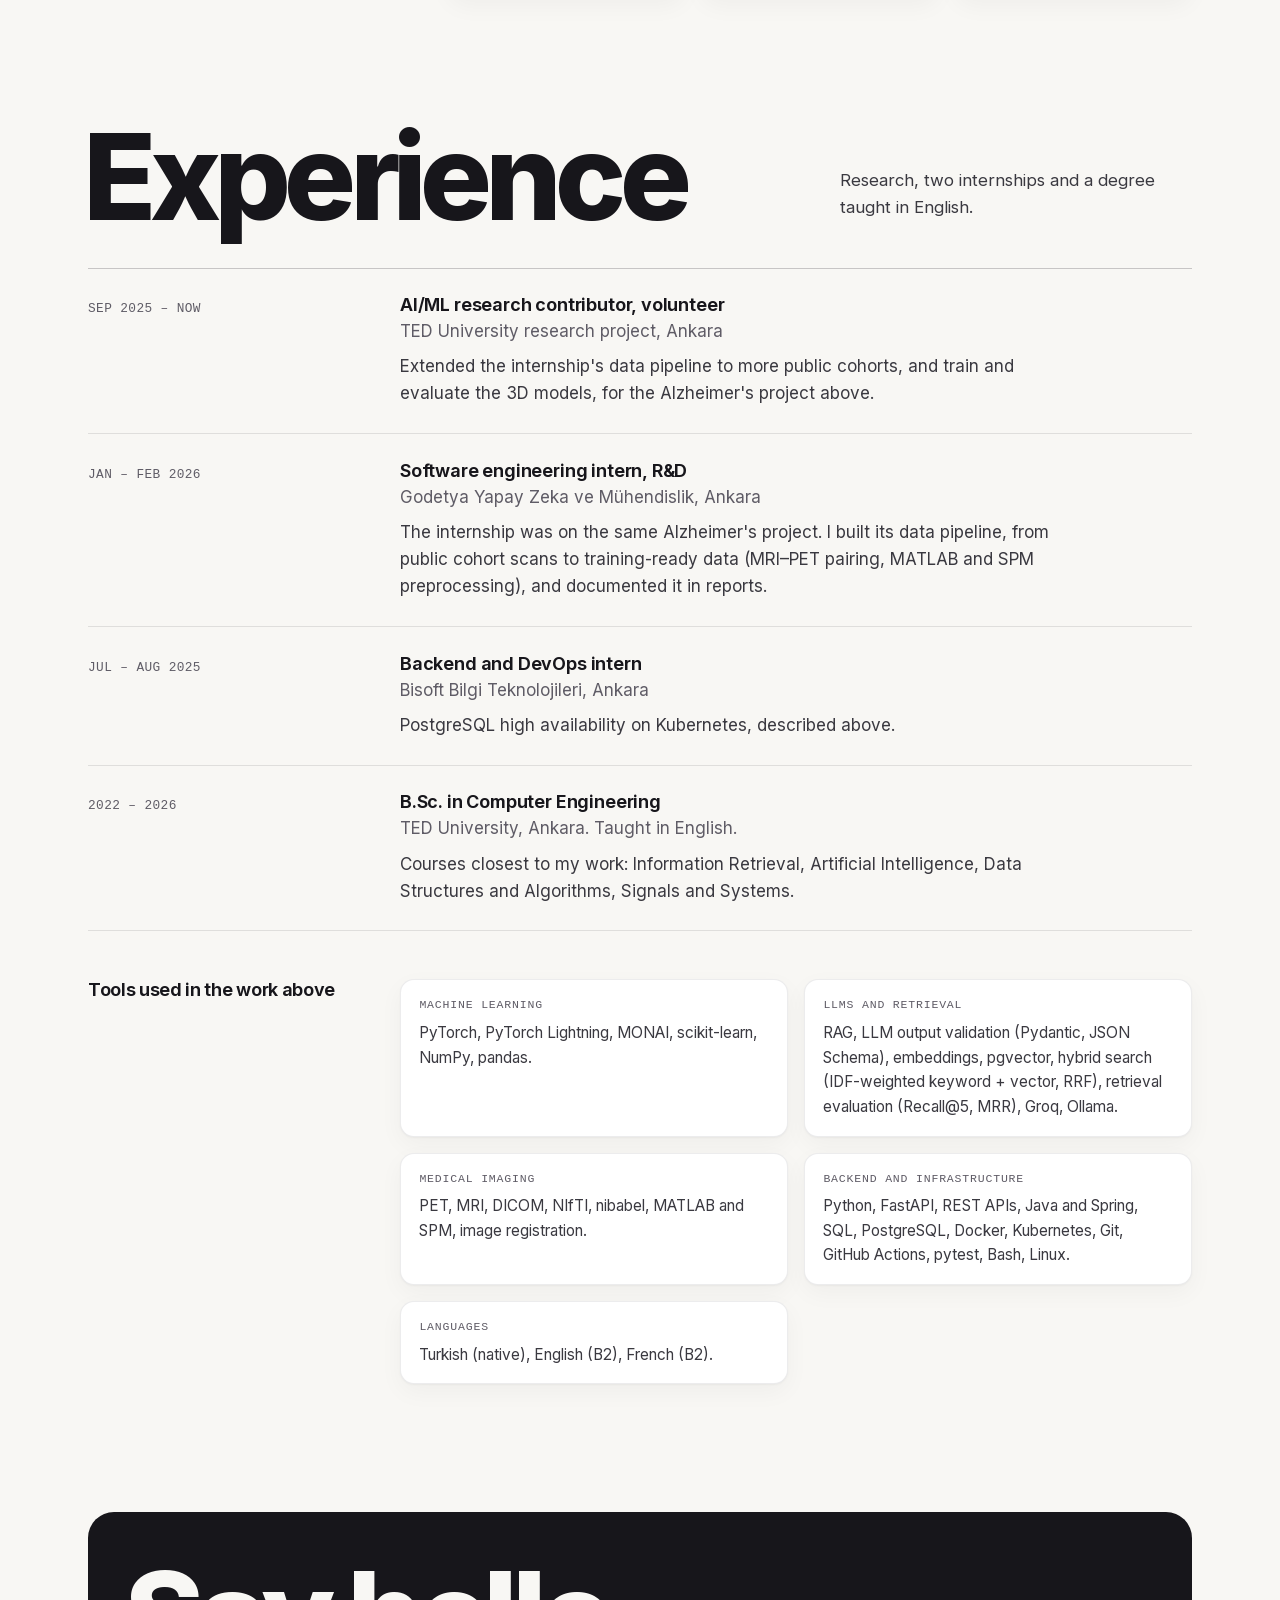
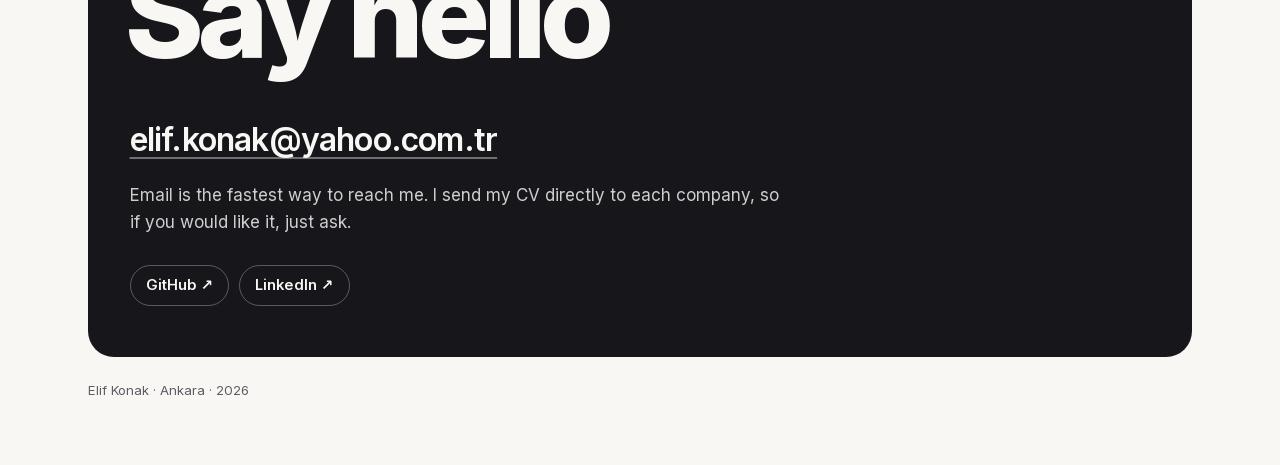
==== commit e666c2b1: "Award card in amber with a trophy; layered surfaces and one violet accent - Cards: hairline border a" ====
--- a/index.html
+++ b/index.html
@@ -41,7 +41,7 @@
     --paper-2:#efede8;
     --sheet:#ffffff;
     --ink:#17161b;
-    --ink-2:#46444d;
+    --ink-2:#3a3940;
     --ink-3:#5f5c66;
     --line:color-mix(in srgb,#17161b 11%,transparent);
     --line-2:color-mix(in srgb,#17161b 22%,transparent);
@@ -55,6 +55,9 @@
     --page:72rem;
     --prose:41rem;
     --r:18px;
+    --panel:#f2f0ea;           /* panels set into a card: diagrams, tables, flows */
+    --card-line:rgb(23 22 27 / .08);
+    --card-shadow:0 1px 2px rgb(0 0 0 / .04),0 8px 24px rgb(0 0 0 / .04);
     --shadow:0 1px 0 rgb(23 22 27 / .04),0 24px 40px -28px rgb(23 22 27 / .28);
     --ease:cubic-bezier(.2,.7,.2,1);
     color-scheme:light;
@@ -148,7 +151,7 @@
   /* ---------- measured changes: three cards ---------- */
   .stats{list-style:none; margin:0; padding:0; display:grid; gap:1rem}
   @media (min-width:800px){ .stats{grid-template-columns:repeat(3,minmax(0,1fr))} }
-  .stats a{display:flex; flex-direction:column; gap:.4rem; height:100%; padding:1.5rem 1.5rem 1.3rem; border-radius:var(--r); border:1px solid var(--line); background:var(--sheet); color:var(--ink); text-decoration:none; transition:transform .4s var(--ease),box-shadow .4s var(--ease)}
+  .stats a{display:flex; flex-direction:column; gap:.4rem; height:100%; padding:1.5rem 1.5rem 1.3rem; border-radius:var(--r); border:1px solid var(--card-line); background:var(--sheet); box-shadow:var(--card-shadow); color:var(--ink); text-decoration:none; position:relative; transition:transform .4s var(--ease),box-shadow .4s var(--ease)}
   .stats a:hover{transform:translateY(-4px); box-shadow:var(--shadow)}
   .stats .num{font-size:clamp(2.2rem,4vw,3rem); font-weight:750; letter-spacing:-.045em; line-height:1; margin:1.4rem 0 .2rem; font-variant-numeric:tabular-nums}
   .stats del{display:block; width:fit-content; font-size:1rem; font-weight:500; letter-spacing:0; color:var(--ink-3); text-decoration-thickness:1.5px; margin-bottom:.35rem}
@@ -159,6 +162,10 @@
   .stats a:hover .go span{transform:translateX(4px)}
   .stats .s-signal a{background:var(--signal); border-color:var(--signal); color:var(--on-signal)}
   .stats .s-signal .label,.stats .s-signal del,.stats .s-signal p{color:color-mix(in srgb,var(--on-signal) 90%,transparent)}
+  .stats .s-award a{background:var(--mark); border-color:color-mix(in srgb,var(--mark) 70%,var(--ink)); color:var(--ink)}
+  .stats .s-award .label,.stats .s-award p,.stats .s-award .of{color:var(--ink-2)}
+  .stats .s-award .label{padding-right:3.2rem}
+  .stats .trophy{position:absolute; top:1.2rem; right:1.2rem; color:var(--ink)}
   .stats .s-ink a{background:var(--ink); border-color:var(--ink); color:var(--paper)}
   .stats .s-ink .label,.stats .s-ink del,.stats .s-ink p{color:color-mix(in srgb,var(--paper) 82%,transparent)}
 
@@ -171,7 +178,7 @@
   .sec-head p{margin:0 0 .4rem; color:var(--ink-2); font-size:1.05rem}
 
   /* ---------- case studies: cards, details on the left, story on the right ---------- */
-  article.case{display:grid; gap:1.5rem 3.5rem; padding:2.6rem; margin-bottom:1.25rem; background:var(--sheet); border:1px solid var(--line); border-radius:22px}
+  article.case{display:grid; gap:1.5rem 3.5rem; padding:2.6rem; margin-bottom:1.25rem; background:var(--sheet); border:1px solid var(--card-line); border-radius:22px; box-shadow:var(--card-shadow)}
   @media (min-width:1000px){ article.case{grid-template-columns:16rem minmax(0,1fr); padding:3rem} .case .meta{position:sticky; top:1.5rem; align-self:start} }
   .meta h3{margin:.6rem 0 1.4rem; font-size:1.45rem; letter-spacing:-.025em}
   .meta dl{margin:0 0 1.4rem; display:grid; gap:.9rem; font-size:.93rem}
@@ -184,7 +191,7 @@
   .story > :last-child{margin-bottom:0}
   .story p b{font-weight:640}
 
-  figure{margin:2rem 0; background:var(--paper); border:1px solid var(--line); border-radius:14px; padding:1.4rem 1.5rem 1.1rem}
+  figure{margin:2rem 0; background:var(--panel); border:1px solid var(--line); border-radius:14px; padding:1.4rem 1.5rem 1.1rem}
   figcaption{font-size:.88rem; color:var(--ink-3); margin-top:.9rem; max-width:var(--prose)}
 
   /* retrieval table */
@@ -212,6 +219,8 @@
   .scale{display:flex; justify-content:space-between; font-family:var(--mono); font-size:.74rem; color:var(--ink-3); margin:.5rem 0 0 10rem; font-variant-numeric:tabular-nums}
 
   /* request path */
+  tr.kept td{background:var(--signal-soft)}
+  tr.kept td:first-child{box-shadow:inset 3px 0 0 var(--signal)}
   .flow{list-style:none; margin:0; padding:0; display:grid; gap:.5rem}
   .flow li{display:grid; grid-template-columns:1rem 1fr; gap:.7rem; align-items:baseline}
   .flow li::before{content:""; width:.55rem; height:.55rem; border:1.5px solid var(--signal); border-radius:50%}
@@ -224,7 +233,7 @@
   .used{font-size:.93rem; color:var(--ink-3)}
 
   /* ---------- Alzheimer's pipeline, animated ---------- */
-  .pipe{padding:0; overflow:hidden; background:var(--sheet)}
+  .pipe{padding:0; overflow:hidden; background:var(--panel)}
   .pipe-top{display:flex; justify-content:space-between; align-items:center; gap:1rem; padding:.9rem 1.1rem; border-bottom:1px solid var(--line)}
   .pipe-ctrl{display:flex; gap:.35rem}
   .pipe-ctrl button{font:inherit; font-size:.82rem; font-weight:600; color:var(--ink); background:var(--sheet); border:1px solid var(--line-2); border-radius:99px; height:2rem; min-width:2rem; padding:0 .7rem; cursor:pointer; display:inline-flex; align-items:center; justify-content:center; gap:.35rem}
@@ -288,7 +297,7 @@
   .steps .bar{position:absolute; left:0; right:0; top:-1px; height:2px; background:transparent; overflow:hidden}
   .steps .bar span{display:block; height:100%; width:100%; background:var(--signal); transform:scaleX(0); transform-origin:left}
   .steps .done .bar span{transform:scaleX(1); background:color-mix(in srgb,var(--signal) 35%,transparent)}
-  .steps .is-on{background:var(--paper)}
+  .steps .is-on{background:var(--signal-soft)}
   .steps .is-on .k{color:var(--ink)}
   .steps .is-on .n{color:var(--signal)}
   .steps .is-on .bar span{transform:scaleX(var(--p,1))}
@@ -312,7 +321,7 @@
   .smaller h3{font-size:1.15rem}
   .others{list-style:none; margin:0; padding:0; display:grid; gap:1rem}
   @media (min-width:760px){ .others{grid-template-columns:repeat(3,minmax(0,1fr)); gap:1rem} }
-  .others li{background:var(--sheet); border:1px solid var(--line); border-radius:var(--r); padding:1.2rem 1.25rem; transition:transform .4s var(--ease),box-shadow .4s var(--ease)}
+  .others li{background:var(--sheet); border:1px solid var(--card-line); box-shadow:var(--card-shadow); border-radius:var(--r); padding:1.2rem 1.25rem; transition:transform .4s var(--ease),box-shadow .4s var(--ease)}
   .others li:hover{transform:translateY(-3px); box-shadow:var(--shadow)}
   .others b{display:block; font-weight:650; margin-bottom:.35rem; letter-spacing:-.01em}
   .others p{margin:0; font-size:.93rem; color:var(--ink-2)}
@@ -332,7 +341,7 @@
   .tools h3{font-size:1.12rem}
   .tools dl{margin:0; display:grid; gap:1rem; max-width:54rem}
   @media (min-width:700px){ .tools dl{grid-template-columns:1fr 1fr} }
-  .tools dl div{background:var(--sheet); border:1px solid var(--line); border-radius:14px; padding:1rem 1.15rem}
+  .tools dl div{background:var(--sheet); border:1px solid var(--card-line); box-shadow:var(--card-shadow); border-radius:14px; padding:1rem 1.15rem}
   .tools dt{margin-bottom:.4rem}
   .tools dd{margin:0; color:var(--ink-2); font-size:.96rem}
 
@@ -470,7 +479,8 @@
       <p>Small enough to run on a free server with 512 MB of memory.</p>
       <span class="go">Read the case <span aria-hidden="true">→</span></span>
     </a></li>
-    <li class="rv"><a href="#alzheimers">
+    <li class="s-award rv"><a href="#alzheimers">
+      <svg class="trophy" viewBox="0 0 24 24" width="44" height="44" aria-hidden="true"><path d="M8 21h8M12 17v4M7 4h10v5a5 5 0 0 1-10 0V4zM17 6h3v1a3 3 0 0 1-3 3M7 6H4v1a3 3 0 0 0 3 3" fill="none" stroke="currentColor" stroke-width="1.6" stroke-linecap="round" stroke-linejoin="round"/></svg>
       <span class="label">Award · Genç Beyinler Yeni Fikirler 2026</span>
       <span class="num"><span class="new">1st</span><span class="of">of 100+ projects</span></span>
       <p>For the Alzheimer's PET and MRI project. Inter-university competition, Turkish Informatics Association (Ankara Branch).</p>
@@ -735,7 +745,7 @@
                 <tr class="before"><td>Combined, first version</td><td class="was">0.80</td><td class="opt"></td><td></td></tr>
                 <tr><td>Keyword, rare words weighted</td><td>0.73</td><td class="opt">0.588</td><td>39 ms</td></tr>
                 <tr><td>Combined, after the fix</td><td>0.93</td><td class="opt">0.800</td><td>43 ms</td></tr>
-                <tr><td><b>Vector only, kept</b></td><td><mark>0.97</mark></td><td class="opt"><mark>0.831</mark></td><td>3 ms</td></tr>
+                <tr class="kept"><td><b>Vector only, kept</b></td><td><mark>0.97</mark></td><td class="opt"><mark>0.831</mark></td><td>3 ms</td></tr>
               </tbody>
             </table>
           </div>
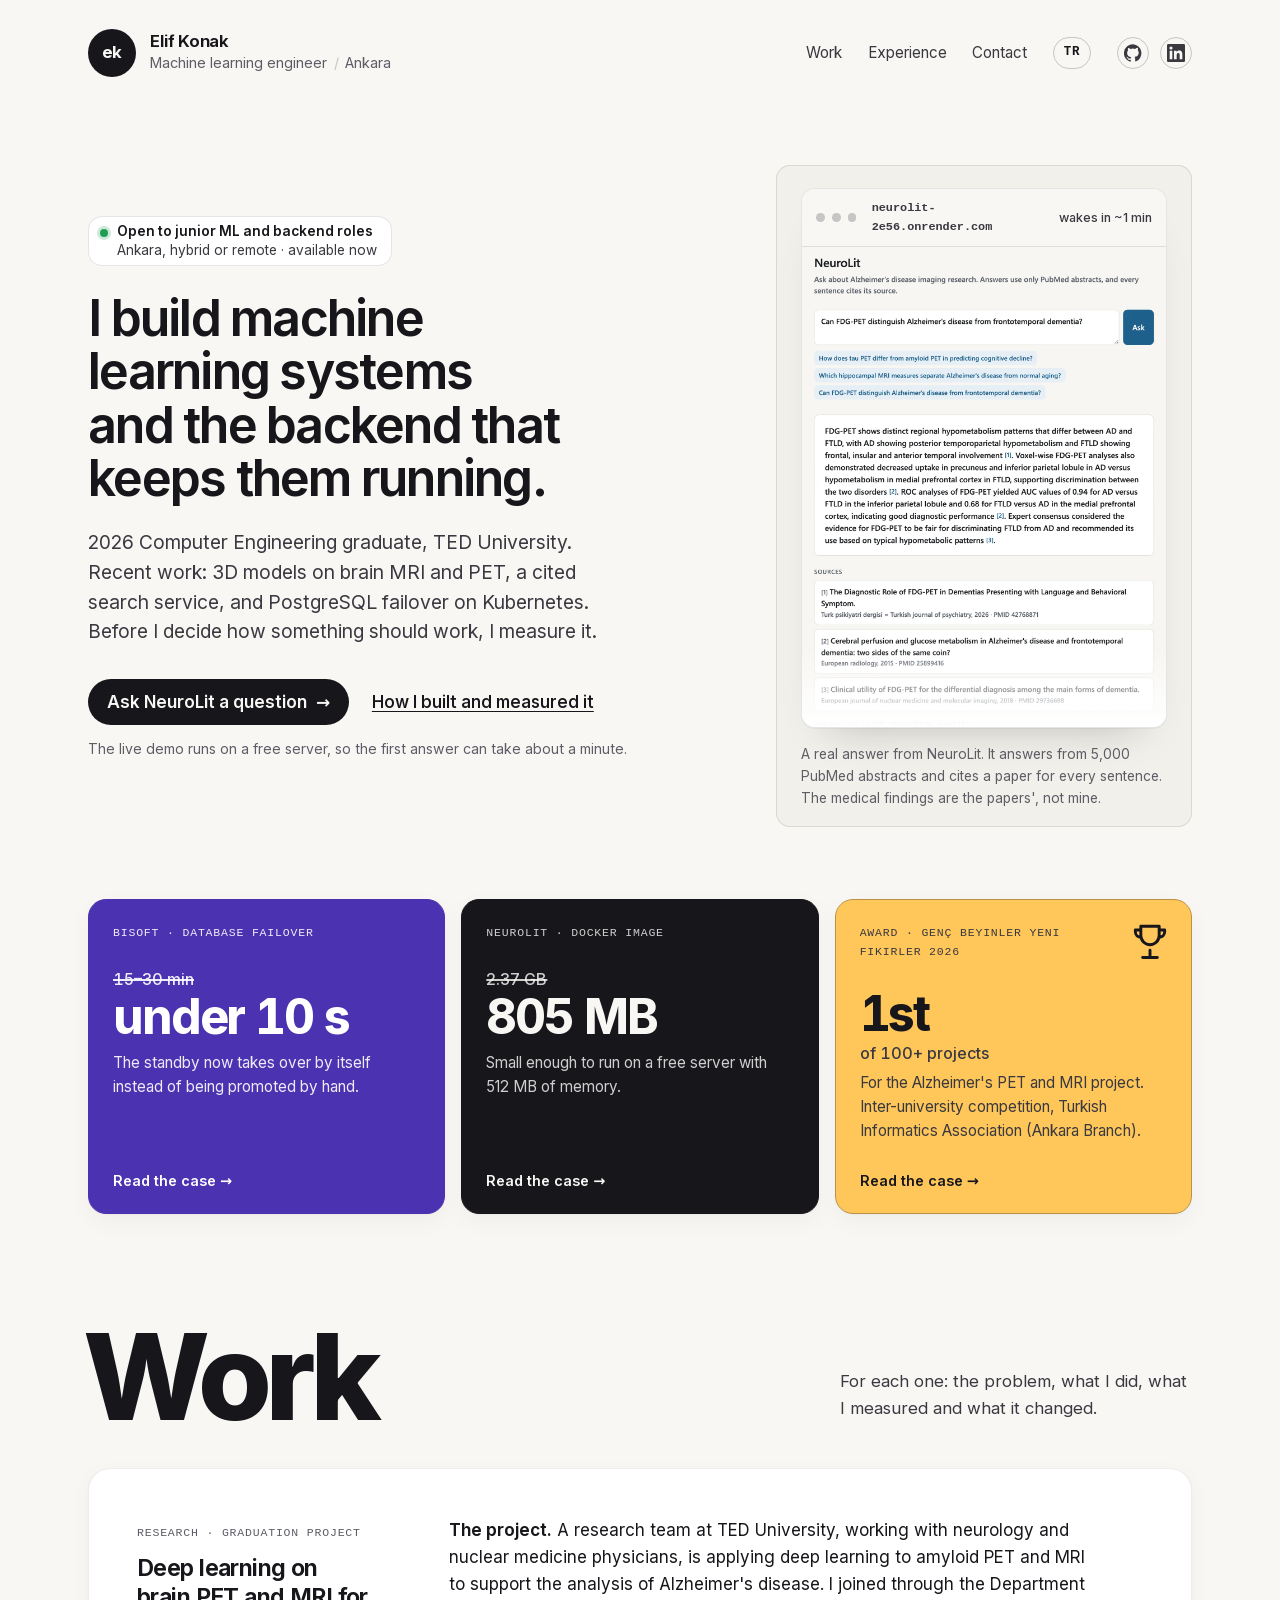
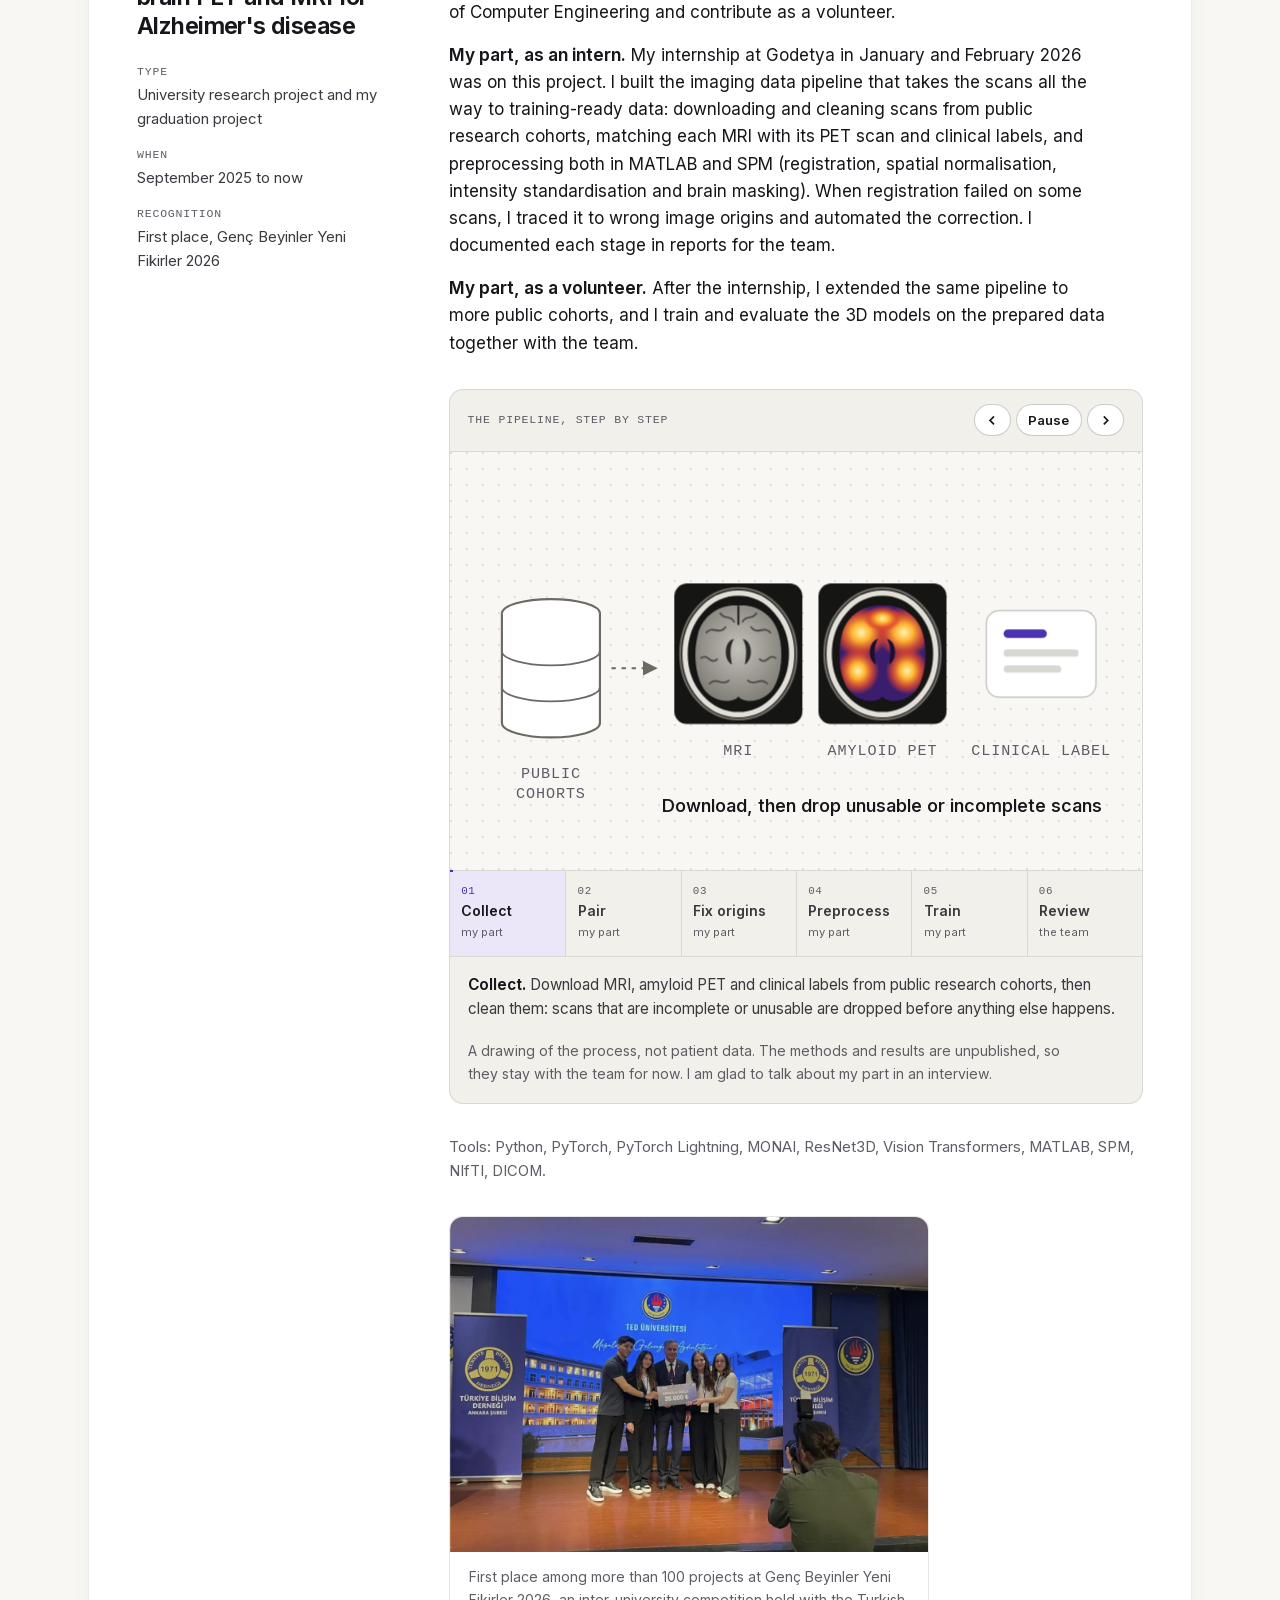
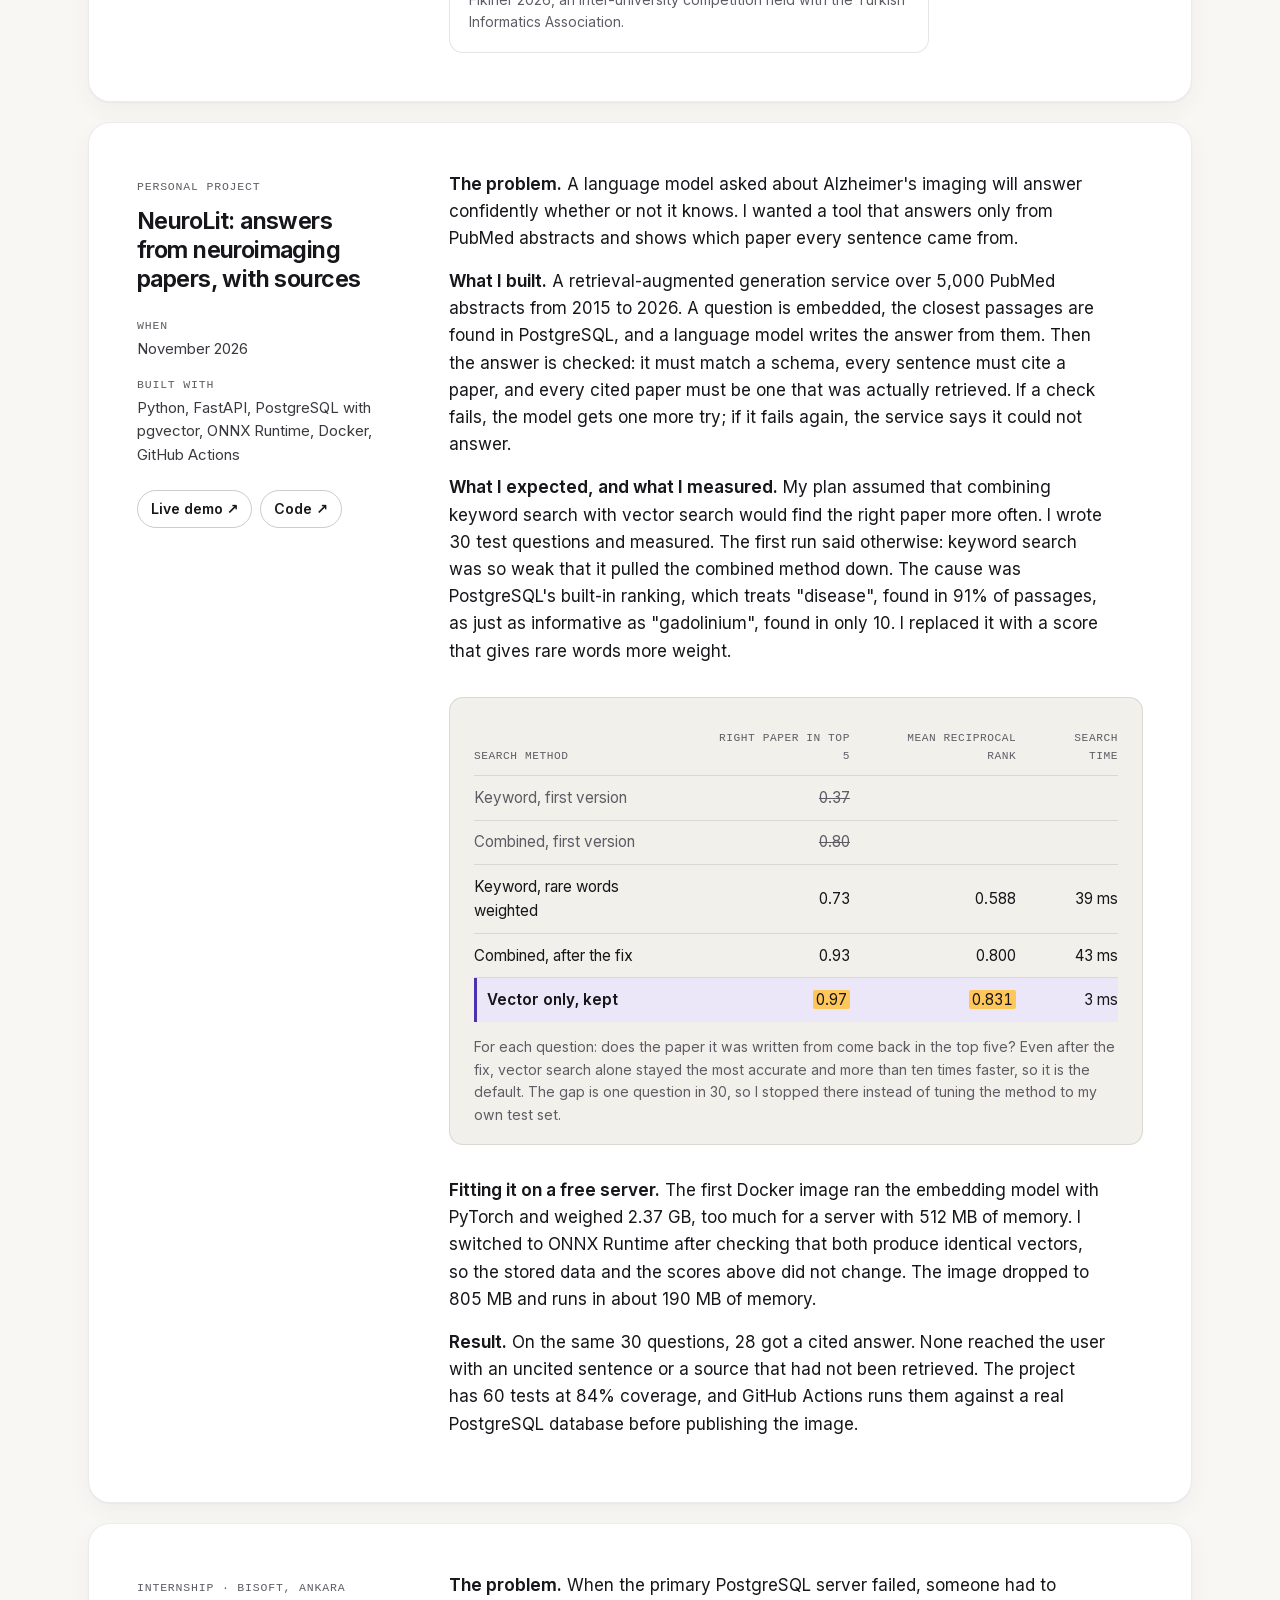
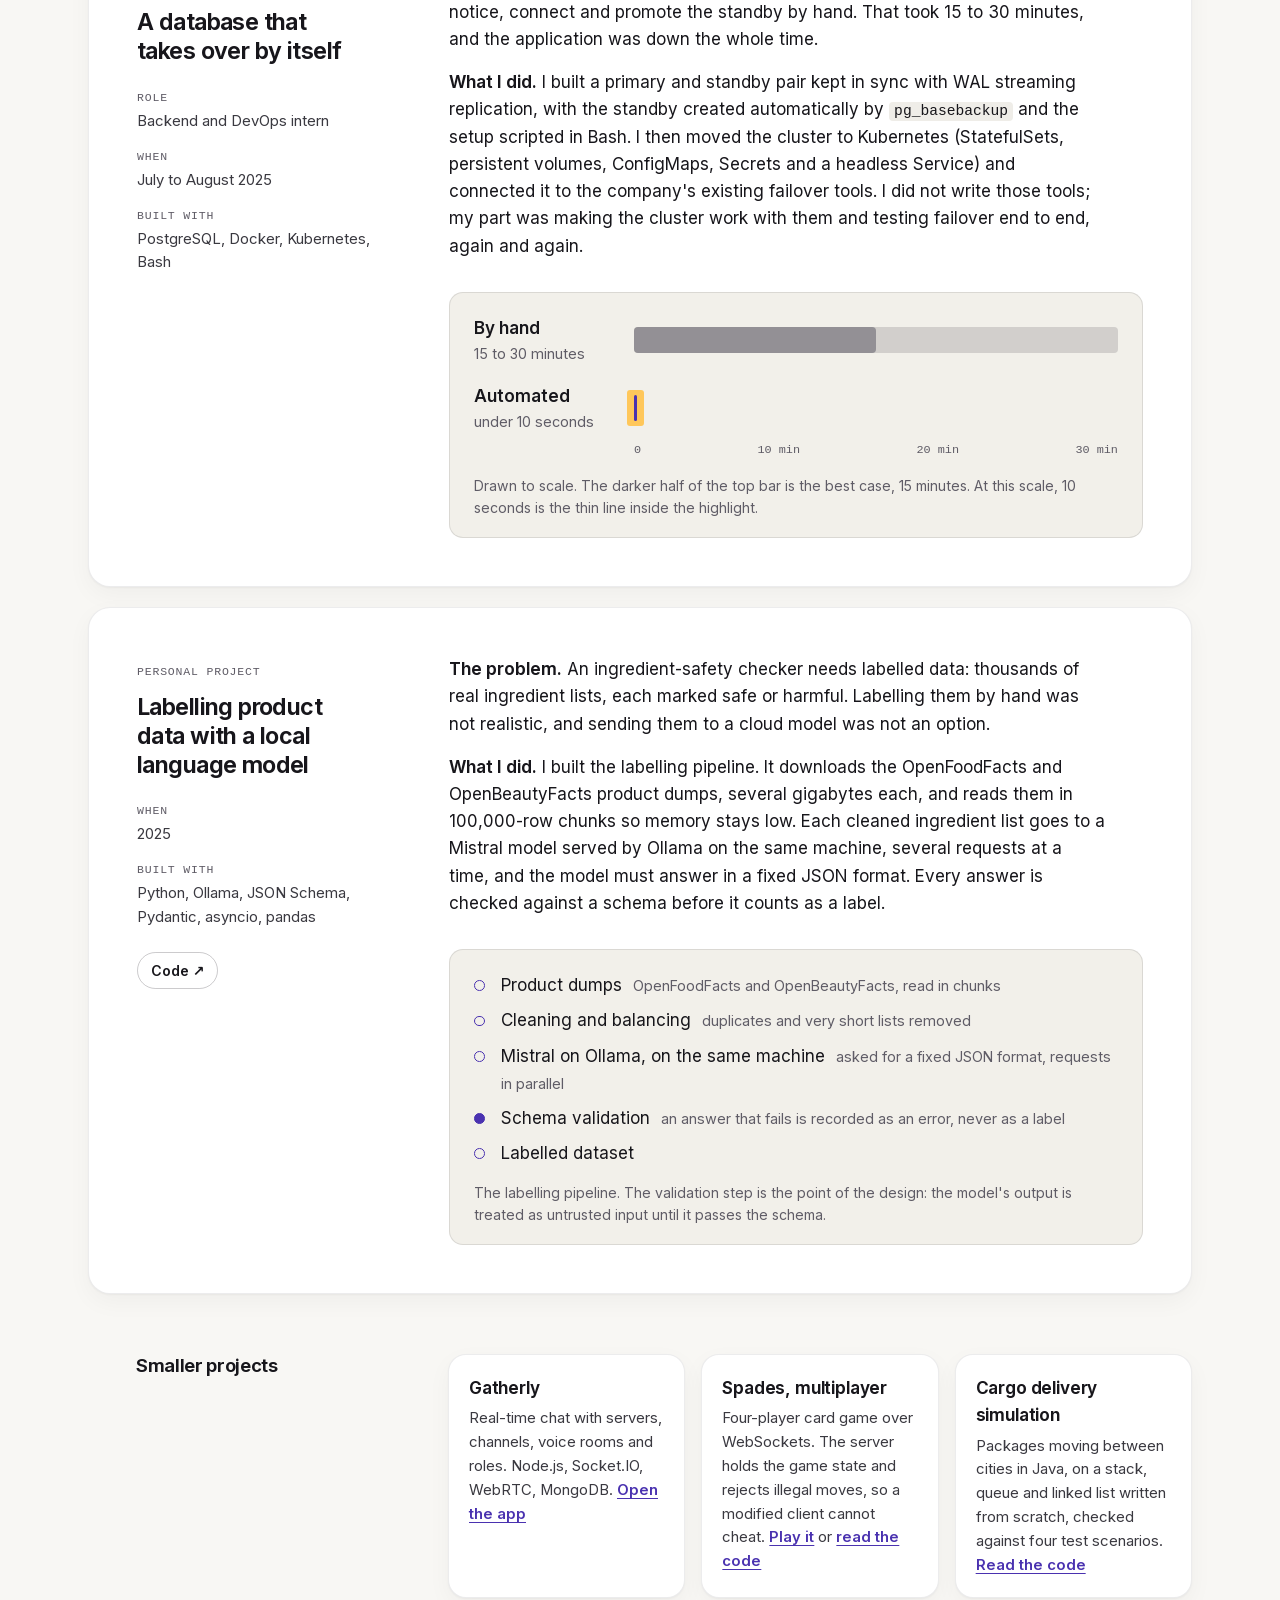
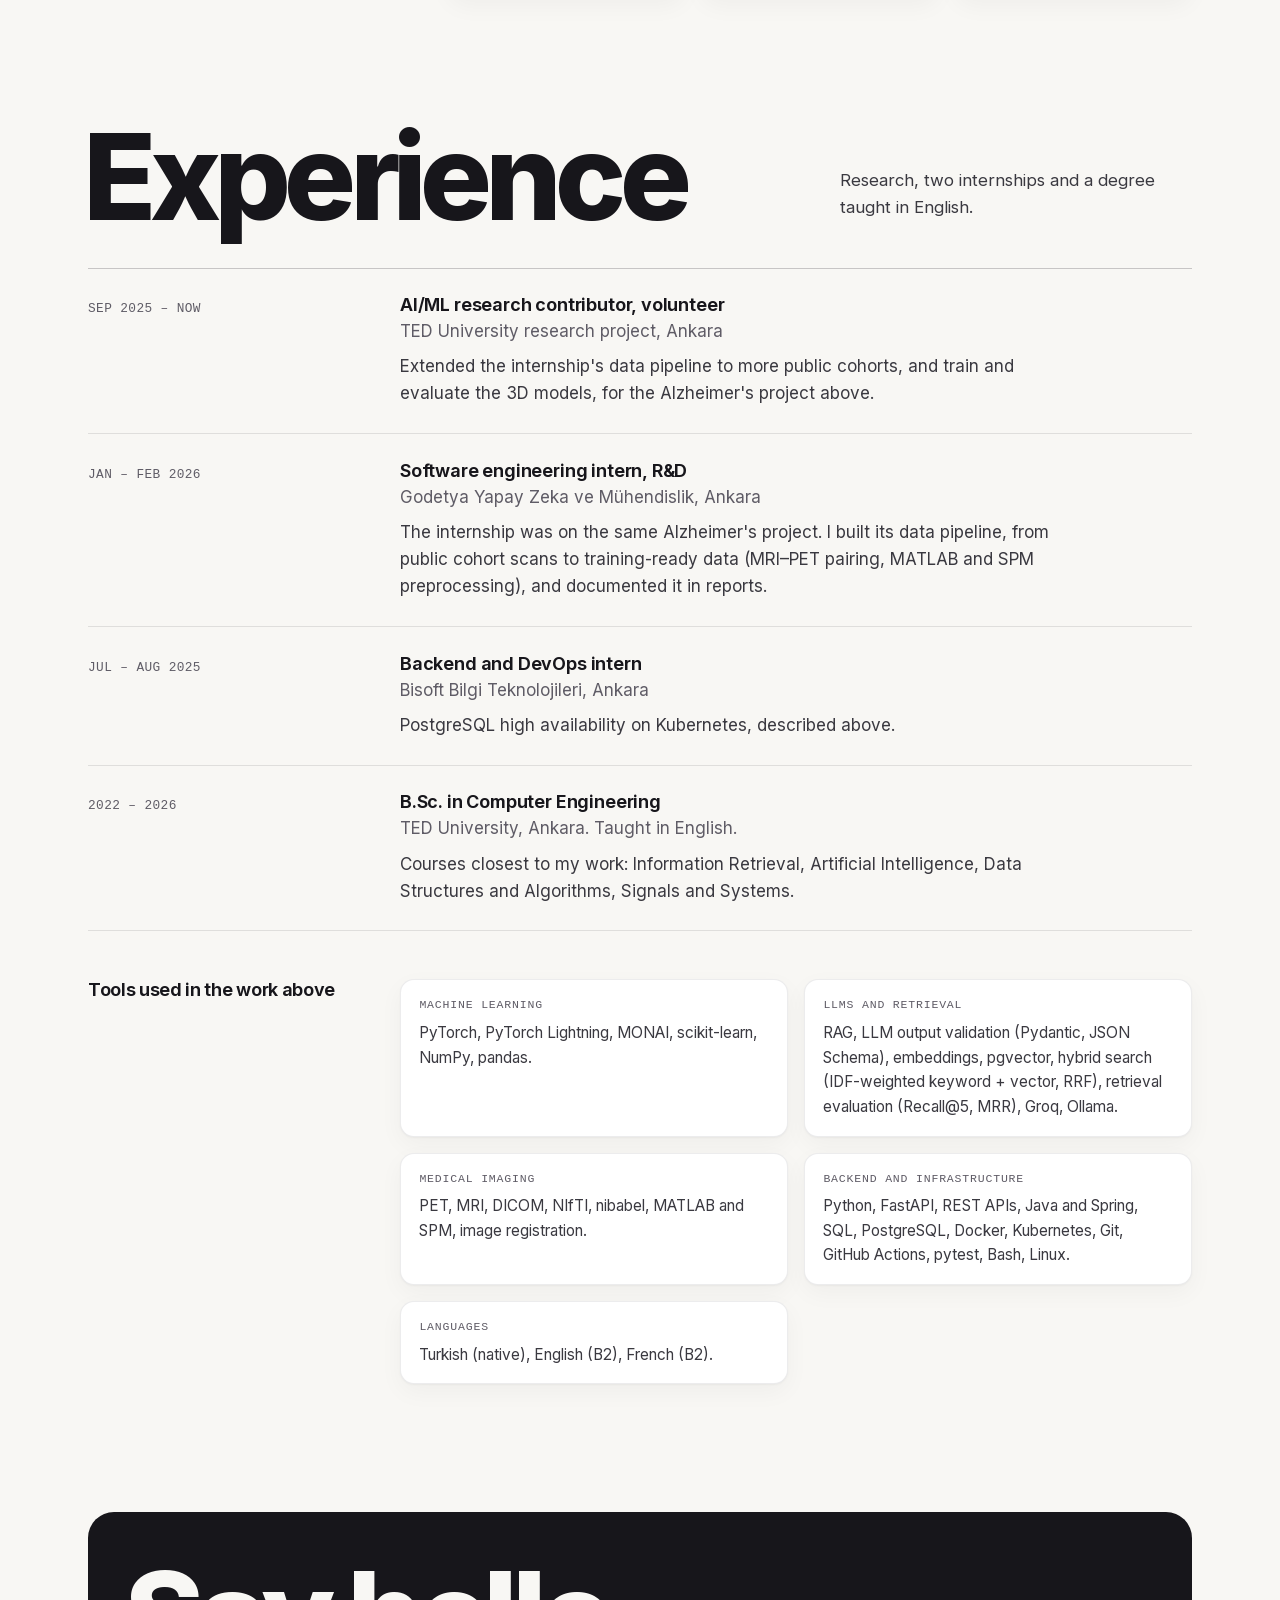
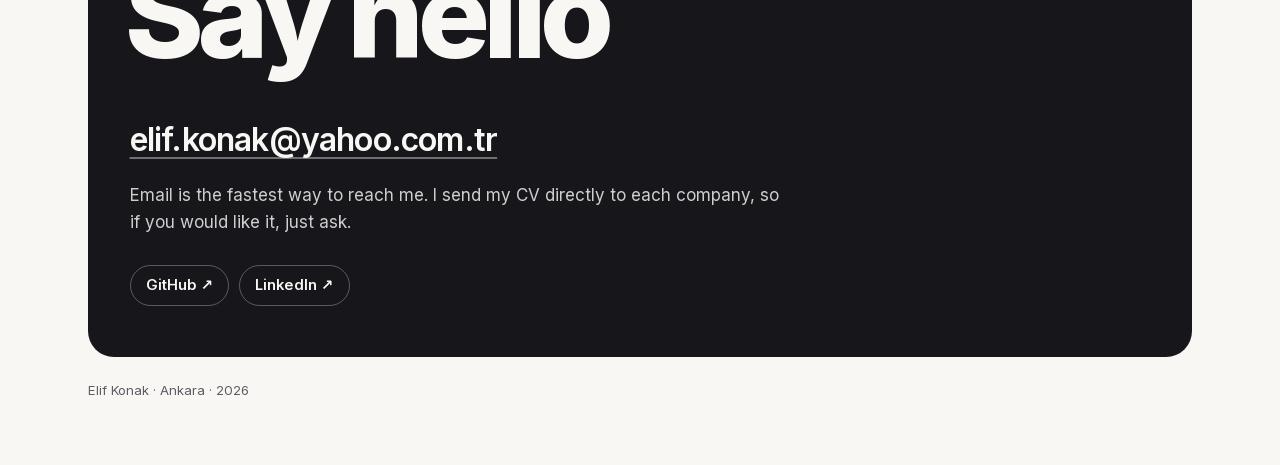
==== commit c2afcd05: "Turkish page at /tr/, new intro and link-preview text - New headline and subtitle; the 'I measure it" ====
--- a/index.html
+++ b/index.html
@@ -5,411 +5,25 @@
 <meta name="viewport" content="width=device-width, initial-scale=1.0" />
 <meta name="color-scheme" content="light" />
 <title>Elif Konak, machine learning engineer</title>
-<meta name="description" content="Machine learning engineer in Ankara working on medical imaging, retrieval systems and reliable backends. Computer Engineering, TED University, 2026." />
+<meta name="description" content="Machine learning and backend engineer in Ankara. ML systems, retrieval and reliable infrastructure. TED University, 2026." />
 <meta property="og:title" content="Elif Konak, machine learning engineer" />
-<meta property="og:description" content="Medical imaging, retrieval systems and reliable backends. Each project says what I measured and what I changed because of it." />
+<meta property="og:description" content="Machine learning and backend engineer in Ankara. ML systems, retrieval and reliable infrastructure. TED University, 2026." />
 <meta property="og:type" content="website" />
 <meta property="og:url" content="https://elifkk14.github.io/" />
+<link rel="alternate" hreflang="en" href="https://elifkk14.github.io/" />
+<link rel="alternate" hreflang="tr" href="https://elifkk14.github.io/tr/" />
 <meta property="og:image" content="https://elifkk14.github.io/images/og-card.png?v=3" />
 <meta property="og:image:width" content="1200" />
 <meta property="og:image:height" content="630" />
 <meta property="og:image:alt" content="Elif Konak, machine learning engineer in Ankara. Medical imaging, literature search and the backend that keeps them running." />
 <meta name="twitter:card" content="summary_large_image" />
 <meta name="twitter:title" content="Elif Konak, machine learning engineer" />
-<meta name="twitter:description" content="Medical imaging, retrieval systems and reliable backends." />
+<meta name="twitter:description" content="Machine learning and backend engineer in Ankara. ML systems, retrieval and reliable infrastructure." />
 <meta name="twitter:image" content="https://elifkk14.github.io/images/og-card.png?v=3" />
 <link rel="icon" href="data:image/svg+xml,<svg xmlns='http://www.w3.org/2000/svg' viewBox='0 0 100 100'><rect width='100' height='100' rx='22' fill='%234a32b0'/><text x='50' y='67' font-family='Inter,Arial,sans-serif' font-weight='700' font-size='50' text-anchor='middle' fill='white'>ek</text></svg>" />
 <script>try{if(!matchMedia('(prefers-reduced-motion: reduce)').matches&&'IntersectionObserver' in window)document.documentElement.classList.add('anim');addEventListener('error',function(){document.documentElement.classList.remove('anim')})}catch(e){}</script>
 <link rel="preload" href="fonts/inter-latin.woff2" as="font" type="font/woff2" crossorigin />
-<style>
-  /* Inter, self-hosted and subset (see README). Labels use the system monospace. */
-  @font-face{
-    font-family:'Inter'; font-style:normal; font-weight:400 800; font-display:swap;
-    src:url('fonts/inter-latin-ext.woff2') format('woff2');
-    unicode-range:U+0100-02BA,U+02BD-02C5,U+02C7-02CC,U+02CE-02D7,U+02DD-02FF,U+0304,U+0308,U+0329,U+1D00-1DBF,U+1E00-1E9F,U+1EF2-1EFF,U+2020,U+20A0-20AB,U+20AD-20C0,U+2113,U+2C60-2C7F,U+A720-A7FF;
-  }
-  @font-face{
-    font-family:'Inter'; font-style:normal; font-weight:400 800; font-display:swap;
-    src:url('fonts/inter-latin.woff2') format('woff2');
-    unicode-range:U+0000-00FF,U+0131,U+0152-0153,U+02BB-02BC,U+02C6,U+02DA,U+02DC,U+0304,U+0308,U+0329,U+2000-206F,U+20AC,U+2122,U+2191,U+2193,U+2212,U+2215,U+FEFF,U+FFFD;
-  }
-
-  /* Paper, ink and one signal colour. Light only. */
-  :root{
-    /* Palette taken from the work itself: MRI greys for the page, the two ends of a PET colour scale as accents. */
-    --paper:#f8f7f4;           /* warm off-white */
-    --paper-2:#efede8;
-    --sheet:#ffffff;
-    --ink:#17161b;
-    --ink-2:#3a3940;
-    --ink-3:#5f5c66;
-    --line:color-mix(in srgb,#17161b 11%,transparent);
-    --line-2:color-mix(in srgb,#17161b 22%,transparent);
-    --signal:#4a32b0;          /* deep PET violet: links, the button, the signal card */
-    --signal-soft:#ebe7f8;
-    --on-signal:#ffffff;
-    --live:#1f9d55;
-    --mark:#ffc75a;            /* PET amber: only on numbers that decided something */
-    --sans:Inter,system-ui,-apple-system,"Segoe UI",Roboto,sans-serif;
-    --mono:ui-monospace,"SF Mono","Cascadia Mono",Consolas,Menlo,monospace;
-    --page:72rem;
-    --prose:41rem;
-    --r:18px;
-    --panel:#f2f0ea;           /* panels set into a card: diagrams, tables, flows */
-    --card-line:rgb(23 22 27 / .08);
-    --card-shadow:0 1px 2px rgb(0 0 0 / .04),0 8px 24px rgb(0 0 0 / .04);
-    --shadow:0 1px 0 rgb(23 22 27 / .04),0 24px 40px -28px rgb(23 22 27 / .28);
-    --ease:cubic-bezier(.2,.7,.2,1);
-    color-scheme:light;
-  }
-
-  *{box-sizing:border-box}
-  html{-webkit-text-size-adjust:100%; scroll-padding-top:1.5rem}
-  @media (prefers-reduced-motion:no-preference){ html{scroll-behavior:smooth} }
-  body{margin:0; background:var(--paper); color:var(--ink); font:400 1.0625rem/1.6 var(--sans); font-feature-settings:"cv11","ss01"; -webkit-font-smoothing:antialiased}
-  a{color:var(--signal); text-underline-offset:.2em; text-decoration-thickness:1px}
-  a:hover{text-decoration-thickness:2px}
-  :focus-visible{outline:2px solid var(--signal); outline-offset:3px; border-radius:4px}
-  .skip{position:absolute; left:-9999px}
-  .skip:focus{left:1rem; top:1rem; background:var(--sheet); padding:.5rem .75rem; z-index:10}
-  .sr{position:absolute; width:1px; height:1px; overflow:hidden; clip:rect(0 0 0 0); white-space:nowrap}
-
-  .wrap{max-width:var(--page); margin:0 auto; padding:0 1.5rem}
-  .prose{max-width:var(--prose)}
-
-  h1,h2,h3{margin:0; text-wrap:balance; color:var(--ink)}
-  h1{font-size:clamp(2rem,4.1vw,3.1rem); font-weight:620; line-height:1.08; letter-spacing:-.035em}
-  h2{font-size:clamp(1.5rem,2.4vw,1.9rem); font-weight:650; line-height:1.15; letter-spacing:-.025em}
-  h3{font-size:1.3rem; font-weight:650; line-height:1.25; letter-spacing:-.018em}
-  p{margin:0 0 1rem}
-  code{font-family:var(--mono); font-size:.86em; background:var(--paper-2); padding:.1em .35em; border-radius:4px}
-  .muted{color:var(--ink-3)}
-  mark{background:var(--mark); color:var(--ink); padding:0 .2em; border-radius:2px}
-  b{font-weight:620}
-  .label{font-family:var(--mono); font-size:.72rem; letter-spacing:.07em; text-transform:uppercase; color:var(--ink-3); font-weight:500}
-
-  /* ---------- side rail (wide screens) ---------- */
-  .rail{position:fixed; left:1.6rem; top:50%; transform:translateY(-50%); z-index:5; display:none}
-  @media (min-width:1400px){ .rail{display:block} }
-  .rail ol{list-style:none; margin:0; padding:0; display:grid; gap:1.05rem}
-  .rail a{display:flex; align-items:center; gap:.8rem; color:var(--ink-3); text-decoration:none; font-size:.82rem; height:1rem}
-  .rail i{display:block; width:1.1rem; height:1.5px; background:var(--line-2); transition:width .3s var(--ease),background-color .3s}
-  .rail span{opacity:0; transform:translateX(-4px); transition:opacity .25s,transform .25s var(--ease)}
-  .rail a:hover span,.rail a.is-on span{opacity:1; transform:none}
-  .rail a.is-on{color:var(--ink)}
-  .rail a.is-on i{width:2.4rem; background:var(--ink)}
-
-  /* ---------- top ---------- */
-  header.top{padding:1.8rem 0 0}
-  header.top nav{display:flex; justify-content:space-between; align-items:center; gap:1rem; flex-wrap:wrap}
-  .who{display:flex; align-items:center; gap:.9rem; color:var(--ink); text-decoration:none}
-  .who .avatar{width:3rem; height:3rem; border-radius:50%; display:grid; place-items:center; background:var(--ink); color:var(--paper); font-weight:700; letter-spacing:-.02em; font-size:1.05rem}
-  .who b{display:block; font-weight:650; font-size:1.05rem; letter-spacing:-.015em; line-height:1.2}
-  .who small{display:block; color:var(--ink-3); font-size:.9rem}
-  .who small span{margin:0 .4rem; color:var(--line-2)}
-  header.top ul{list-style:none; margin:0; padding:0; display:flex; gap:1.6rem; font-size:.95rem}
-  header.top ul a{color:var(--ink-2); text-decoration:none}
-  header.top ul a:hover{color:var(--ink)}
-  header.top ul{align-items:center}
-  header.top .ico a{display:grid; place-items:center; width:2rem; height:2rem; border-radius:50%; border:1px solid var(--line-2); color:var(--ink-2)}
-  header.top .ico a:hover{color:var(--signal); border-color:var(--signal)}
-  header.top .ico + .ico{margin-left:-.9rem}
-
-  /* ---------- intro ---------- */
-  .intro{display:grid; gap:3rem; padding:4rem 0 3.5rem; align-items:center}
-  @media (min-width:1000px){ .intro{grid-template-columns:minmax(0,1fr) 26rem; gap:4.5rem; padding:5.5rem 0 4.5rem} }
-  .status{display:inline-flex; align-items:center; gap:.55rem; background:var(--sheet); border:1px solid var(--line); border-radius:99px; padding:.35rem .85rem .35rem .7rem; font-size:.86rem; color:var(--ink-2); margin-bottom:1.6rem; border-radius:14px; line-height:1.35}
-  .status b{font-weight:600; color:var(--ink)}
-  .status > span > span{white-space:nowrap}
-  .status > span > span::before{content:"·"; margin:0 .4rem; color:var(--ink-3)}
-  @media (max-width:640px){ .status{align-items:flex-start} .status::before{margin-top:.4rem} .status > span > span{display:block; white-space:normal} .status > span > span::before{content:none} }
-  .status::before{content:""; flex:none; width:.5rem; height:.5rem; border-radius:50%; background:var(--live); box-shadow:0 0 0 3px color-mix(in srgb,var(--live) 22%,transparent)}
-  .intro h1{margin-bottom:1.4rem; max-width:18ch}
-  .intro .lede{font-size:1.2rem; line-height:1.55; color:var(--ink-2); max-width:34rem; margin-bottom:2rem}
-  .actions{display:flex; flex-wrap:wrap; align-items:center; gap:.8rem 1.4rem}
-  .button{display:inline-flex; align-items:center; gap:.55rem; background:var(--ink); color:var(--paper); text-decoration:none; font-weight:600; padding:.8rem 1.2rem; border-radius:99px; line-height:1.2}
-  .button:hover{background:var(--signal)}
-  .button .arr{transition:transform .2s var(--ease)}
-  .button:hover .arr{transform:translateX(3px)}
-  .actions .plain{font-weight:550; color:var(--ink)}
-  .actions small{display:block; width:100%; color:var(--ink-3); font-size:.88rem}
-
-  /* the live demo, shown as what it is */
-  figure.demo{margin:0}
-  .demo a{display:block; color:inherit; text-decoration:none; background:var(--sheet); border:1px solid var(--line); border-radius:14px; overflow:hidden; box-shadow:var(--shadow); transition:transform .4s var(--ease),box-shadow .4s var(--ease)}
-  .demo a:hover{transform:translateY(-3px); box-shadow:0 1px 0 rgb(18 18 17 / .04),0 32px 50px -30px rgb(18 18 17 / .38)}
-  .demo .bar{display:flex; align-items:center; gap:.45rem; padding:.6rem .9rem; border-bottom:1px solid var(--line); font-size:.78rem; color:var(--ink-3); background:var(--paper)}
-  .demo .bar i{width:.55rem; height:.55rem; border-radius:50%; background:var(--line-2)}
-  .demo .bar b{margin-left:.5rem; color:var(--ink-2); font-weight:550; font-family:var(--mono); font-size:.74rem}
-  .demo .bar em{margin-left:auto; font-style:normal; color:var(--ink-2); font-weight:500; white-space:nowrap}
-  .demo .view{display:block; height:30rem; overflow:hidden; position:relative}
-  .demo .view::after{content:""; position:absolute; inset:auto 0 0 0; height:5rem; background:linear-gradient(to bottom,transparent,var(--sheet))}
-  .demo img{display:block; width:100%; height:auto}
-  .demo figcaption{font-size:.86rem; color:var(--ink-3); margin-top:.9rem}
-  @media (max-width:999px){ .demo{max-width:30rem} .demo .view{height:22rem} }
-
-  /* ---------- measured changes: three cards ---------- */
-  .stats{list-style:none; margin:0; padding:0; display:grid; gap:1rem}
-  @media (min-width:800px){ .stats{grid-template-columns:repeat(3,minmax(0,1fr))} }
-  .stats a{display:flex; flex-direction:column; gap:.4rem; height:100%; padding:1.5rem 1.5rem 1.3rem; border-radius:var(--r); border:1px solid var(--card-line); background:var(--sheet); box-shadow:var(--card-shadow); color:var(--ink); text-decoration:none; position:relative; transition:transform .4s var(--ease),box-shadow .4s var(--ease)}
-  .stats a:hover{transform:translateY(-4px); box-shadow:var(--shadow)}
-  .stats .num{font-size:clamp(2.2rem,4vw,3rem); font-weight:750; letter-spacing:-.045em; line-height:1; margin:1.4rem 0 .2rem; font-variant-numeric:tabular-nums}
-  .stats del{display:block; width:fit-content; font-size:1rem; font-weight:500; letter-spacing:0; color:var(--ink-3); text-decoration-thickness:1.5px; margin-bottom:.35rem}
-  .stats .of{display:block; font-size:1rem; font-weight:500; letter-spacing:0; color:var(--ink-2); margin-top:.45rem}
-  .stats p{margin:0; color:var(--ink-2); font-size:.95rem}
-  .stats .go{margin-top:auto; padding-top:1.2rem; font-size:.9rem; font-weight:600}
-  .stats .go span{display:inline-block; transition:transform .2s var(--ease)}
-  .stats a:hover .go span{transform:translateX(4px)}
-  .stats .s-signal a{background:var(--signal); border-color:var(--signal); color:var(--on-signal)}
-  .stats .s-signal .label,.stats .s-signal del,.stats .s-signal p{color:color-mix(in srgb,var(--on-signal) 90%,transparent)}
-  .stats .s-award a{background:var(--mark); border-color:color-mix(in srgb,var(--mark) 70%,var(--ink)); color:var(--ink)}
-  .stats .s-award .label,.stats .s-award p,.stats .s-award .of{color:var(--ink-2)}
-  .stats .s-award .label{padding-right:3.2rem}
-  .stats .trophy{position:absolute; top:1.2rem; right:1.2rem; color:var(--ink)}
-  .stats .s-ink a{background:var(--ink); border-color:var(--ink); color:var(--paper)}
-  .stats .s-ink .label,.stats .s-ink del,.stats .s-ink p{color:color-mix(in srgb,var(--paper) 82%,transparent)}
-
-
-  /* ---------- big section titles ---------- */
-  main section{padding:7rem 0 1rem}
-  .sec-head{display:grid; gap:1rem 3rem; align-items:end; margin-bottom:2.5rem}
-  @media (min-width:860px){ .sec-head{grid-template-columns:minmax(0,1fr) 22rem} }
-  .display{font-size:clamp(3.4rem,10vw,7.5rem); font-weight:800; letter-spacing:-.055em; line-height:.85; margin-left:-.04em}
-  .sec-head p{margin:0 0 .4rem; color:var(--ink-2); font-size:1.05rem}
-
-  /* ---------- case studies: cards, details on the left, story on the right ---------- */
-  article.case{display:grid; gap:1.5rem 3.5rem; padding:2.6rem; margin-bottom:1.25rem; background:var(--sheet); border:1px solid var(--card-line); border-radius:22px; box-shadow:var(--card-shadow)}
-  @media (min-width:1000px){ article.case{grid-template-columns:16rem minmax(0,1fr); padding:3rem} .case .meta{position:sticky; top:1.5rem; align-self:start} }
-  .meta h3{margin:.6rem 0 1.4rem; font-size:1.45rem; letter-spacing:-.025em}
-  .meta dl{margin:0 0 1.4rem; display:grid; gap:.9rem; font-size:.93rem}
-  .meta dt{margin-bottom:.15rem}
-  .meta dd{margin:0; color:var(--ink-2)}
-  @media (max-width:999px){ .meta dl div{display:grid; grid-template-columns:7rem 1fr; gap:1rem; align-items:baseline} .meta dl{gap:.5rem} }
-  .meta .links{display:flex; flex-wrap:wrap; gap:.5rem; margin:0}
-  .meta .links a{display:inline-flex; align-items:center; gap:.35rem; font-size:.88rem; font-weight:600; color:var(--ink); text-decoration:none; border:1px solid var(--line-2); padding:.4rem .8rem; border-radius:99px; transition:background-color .2s,color .2s,border-color .2s}
-  .meta .links a:hover{background:var(--ink); color:var(--paper); border-color:var(--ink)}
-  .story > :last-child{margin-bottom:0}
-  .story p b{font-weight:640}
-
-  figure{margin:2rem 0; background:var(--panel); border:1px solid var(--line); border-radius:14px; padding:1.4rem 1.5rem 1.1rem}
-  figcaption{font-size:.88rem; color:var(--ink-3); margin-top:.9rem; max-width:var(--prose)}
-
-  /* retrieval table */
-  .table-scroll{overflow-x:auto}
-  table{border-collapse:collapse; width:100%; font-variant-numeric:tabular-nums; font-size:.95rem}
-  th,td{text-align:right; padding:.6rem .7rem; border-bottom:1px solid var(--line)}
-  th:first-child,td:first-child{text-align:left; padding-left:0}
-  th:last-child,td:last-child{padding-right:0}
-  thead th{font-family:var(--mono); font-weight:500; color:var(--ink-3); font-size:.7rem; letter-spacing:.05em; text-transform:uppercase; vertical-align:bottom}
-  tbody tr:last-child td{border-bottom:none}
-  tr.before td{color:var(--ink-3)}
-  tr.before td.was{text-decoration:line-through; text-decoration-thickness:1px}
-
-  /* to-scale bars */
-  .bars{display:grid; gap:1.1rem}
-  .bar-row{display:grid; grid-template-columns:9rem 1fr; gap:.4rem 1rem; align-items:center}
-  .bar-label{font-weight:600}
-  .bar-label span{display:block; font-weight:400; color:var(--ink-3); font-size:.9rem}
-  .track{position:relative; height:1.6rem; isolation:isolate}
-  .track .b{position:absolute; left:0; top:0; bottom:0; border-radius:4px}
-  .b.span{width:100%; background:color-mix(in srgb,var(--ink-3) 22%,transparent)}
-  .b.best{width:50%; background:color-mix(in srgb,var(--ink-3) 55%,transparent)}
-  .b.auto{width:.56%; min-width:2px; background:var(--signal)}
-  .b.auto::after{content:""; position:absolute; left:-7px; width:calc(100% + 14px); top:-5px; bottom:-5px; border-radius:3px; background:var(--mark); z-index:-1}
-  .scale{display:flex; justify-content:space-between; font-family:var(--mono); font-size:.74rem; color:var(--ink-3); margin:.5rem 0 0 10rem; font-variant-numeric:tabular-nums}
-
-  /* request path */
-  tr.kept td{background:var(--signal-soft)}
-  tr.kept td:first-child{box-shadow:inset 3px 0 0 var(--signal)}
-  .flow{list-style:none; margin:0; padding:0; display:grid; gap:.5rem}
-  .flow li{display:grid; grid-template-columns:1rem 1fr; gap:.7rem; align-items:baseline}
-  .flow li::before{content:""; width:.55rem; height:.55rem; border:1.5px solid var(--signal); border-radius:50%}
-  .flow li.check::before{background:var(--signal)}
-  .flow small{color:var(--ink-3); font-size:.9rem; margin-left:.35rem}
-
-  .photo{padding:0; overflow:hidden; max-width:30rem; background:var(--sheet)}
-  .photo img{display:block; width:100%; height:auto}
-  .photo figcaption{padding:0 1.2rem 1.1rem}
-  .used{font-size:.93rem; color:var(--ink-3)}
-
-  /* ---------- Alzheimer's pipeline, animated ---------- */
-  .pipe{padding:0; overflow:hidden; background:var(--panel)}
-  .pipe-top{display:flex; justify-content:space-between; align-items:center; gap:1rem; padding:.9rem 1.1rem; border-bottom:1px solid var(--line)}
-  .pipe-ctrl{display:flex; gap:.35rem}
-  .pipe-ctrl button{font:inherit; font-size:.82rem; font-weight:600; color:var(--ink); background:var(--sheet); border:1px solid var(--line-2); border-radius:99px; height:2rem; min-width:2rem; padding:0 .7rem; cursor:pointer; display:inline-flex; align-items:center; justify-content:center; gap:.35rem}
-  .pipe-ctrl button:hover{background:var(--ink); color:var(--paper); border-color:var(--ink)}
-  .pipe-ctrl svg{width:.8rem; height:.8rem}
-  .pipe:not(.js) .pipe-ctrl{display:none}
-  .stage{display:block; width:100%; height:auto; background:
-      radial-gradient(circle at 1px 1px,var(--line) 1px,transparent 1.2px) 0 0/16px 16px,
-      var(--paper)}
-  .stage text{font-family:var(--mono); font-size:10.5px; letter-spacing:.06em; fill:var(--ink-3); text-transform:uppercase}
-  .stage .t-ink{fill:var(--ink); font-family:var(--sans); font-size:12.5px; letter-spacing:0; text-transform:none; font-weight:550}
-  .stage .t-sig{fill:var(--signal)}
-  .stage .t-bad{fill:#c2410c}
-
-  .scene{opacity:0; transition:opacity .45s var(--ease); pointer-events:none}
-  .scene.on{opacity:1}
-  .pipe:not(.js) .scene[data-s="0"]{opacity:1}
-  .scene [class*="a-"]{transform-box:fill-box; transform-origin:center}
-
-  /* shared motions */
-  @keyframes slideR{from{opacity:0; transform:translateX(-46px)} to{opacity:1; transform:none}}
-  @keyframes slideL{from{opacity:0; transform:translateX(46px)} to{opacity:1; transform:none}}
-  @keyframes slideU{from{opacity:0; transform:translateY(22px)} to{opacity:1; transform:none}}
-  @keyframes fadeIn{from{opacity:0} to{opacity:1}}
-  @keyframes fadeOut{from{opacity:1} to{opacity:0}}
-  @keyframes draw{to{stroke-dashoffset:0}}
-  @keyframes pop{0%{opacity:0; transform:scale(.4)} 70%{opacity:1; transform:scale(1.15)} 100%{opacity:1; transform:scale(1)}}
-  @keyframes origin{0%,22%{transform:translate(30px,-24px) rotate(-11deg)} 70%,100%{transform:none}}
-  @keyframes reg{0%{opacity:0; transform:translateX(130px)} 100%{opacity:.5; transform:none}}
-  @keyframes norm{0%,40%{transform:scale(1.1)} 70%,100%{transform:scale(1)}}
-  @keyframes grow{from{transform:scaleX(0)} to{transform:scaleX(1)}}
-  @keyframes pulse{0%,100%{fill:var(--paper-2)} 18%,40%{fill:var(--signal)}}
-  @keyframes dot{0%{opacity:0; transform:translateX(0)} 10%{opacity:1} 90%{opacity:1} 100%{opacity:0; transform:translateX(var(--dx,60px))}}
-
-  .on .a-r1{animation:slideR .7s var(--ease) .15s both}
-  .on .a-r2{animation:slideR .7s var(--ease) .5s both}
-  .on .a-r3{animation:slideR .7s var(--ease) .85s both}
-  .on .a-l{animation:slideL .8s var(--ease) .1s both}
-  .on .a-rr{animation:slideR .8s var(--ease) .1s both}
-  .on .a-u{animation:slideU .7s var(--ease) .9s both}
-  .on .a-u2{animation:slideU .7s var(--ease) .2s both}
-  .on .a-draw{stroke-dasharray:var(--len,200); stroke-dashoffset:var(--len,200); animation:draw .8s var(--ease) var(--d,.7s) both}
-  .on .a-fade{animation:fadeIn .5s ease var(--d,1s) both}
-  .on .a-out{animation:fadeOut .4s ease var(--d,1.7s) both}
-  .on .a-pop{animation:pop .45s var(--ease) var(--d,1s) both}
-  .on .a-origin{animation:origin 2.2s var(--ease) .2s both}
-  .on .a-reg{animation:reg 1s var(--ease) .3s both}
-  .on .a-norm{animation:norm 1.6s var(--ease) .4s both}
-  .on .a-grow{transform-origin:left center; animation:grow 1.1s var(--ease) var(--d,1s) both}
-  .on .a-pulse{animation:pulse 1.6s ease-in-out var(--d,0s) infinite}
-  .on .a-dot{animation:dot 1.4s ease-in-out var(--d,0s) infinite}
-
-  .steps{list-style:none; margin:0; padding:0; display:grid; grid-template-columns:repeat(6,minmax(0,1fr)); border-top:1px solid var(--line)}
-  .steps li + li{border-left:1px solid var(--line)}
-  .steps button{all:unset; box-sizing:border-box; cursor:pointer; display:block; width:100%; height:100%; padding:.75rem .7rem .85rem; position:relative; color:var(--ink-3)}
-  .pipe:not(.js) .steps button{cursor:default}
-  .steps button:focus-visible{outline:2px solid var(--signal); outline-offset:-3px}
-  .steps .n{display:block; font-family:var(--mono); font-size:.68rem; letter-spacing:.06em}
-  .steps .k{display:block; font-weight:600; font-size:.88rem; color:var(--ink-2); line-height:1.25; margin-top:.15rem}
-  .steps .mine{display:block; font-size:.7rem; margin-top:.25rem; color:var(--ink-3)}
-  .steps .bar{position:absolute; left:0; right:0; top:-1px; height:2px; background:transparent; overflow:hidden}
-  .steps .bar span{display:block; height:100%; width:100%; background:var(--signal); transform:scaleX(0); transform-origin:left}
-  .steps .done .bar span{transform:scaleX(1); background:color-mix(in srgb,var(--signal) 35%,transparent)}
-  .steps .is-on{background:var(--signal-soft)}
-  .steps .is-on .k{color:var(--ink)}
-  .steps .is-on .n{color:var(--signal)}
-  .steps .is-on .bar span{transform:scaleX(var(--p,1))}
-  .step-text{margin:0; padding:1rem 1.1rem 1.2rem; border-top:1px solid var(--line); min-height:5.2rem; font-size:.95rem; color:var(--ink-2)}
-  .step-text b{color:var(--ink)}
-  .pipe figcaption{padding:0 1.1rem 1.1rem; margin:0}
-  @media (max-width:700px){
-    .steps{grid-template-columns:repeat(3,minmax(0,1fr))}
-    .steps li:nth-child(4){border-left:none}
-    .steps li:nth-child(n+4){border-top:1px solid var(--line)}
-    .steps .mine{display:none}
-  }
-
-  @media (prefers-reduced-motion:reduce){
-    .pipe *,.pipe *::before{animation-duration:1ms!important; animation-delay:0s!important; animation-iteration-count:1!important; transition:none!important}
-  }
-
-  /* ---------- lists ---------- */
-  .smaller{display:grid; gap:1.2rem 3.5rem; padding:2.5rem 0 0}
-  @media (min-width:1000px){ .smaller{grid-template-columns:16rem minmax(0,1fr); padding-left:3rem} }
-  .smaller h3{font-size:1.15rem}
-  .others{list-style:none; margin:0; padding:0; display:grid; gap:1rem}
-  @media (min-width:760px){ .others{grid-template-columns:repeat(3,minmax(0,1fr)); gap:1rem} }
-  .others li{background:var(--sheet); border:1px solid var(--card-line); box-shadow:var(--card-shadow); border-radius:var(--r); padding:1.2rem 1.25rem; transition:transform .4s var(--ease),box-shadow .4s var(--ease)}
-  .others li:hover{transform:translateY(-3px); box-shadow:var(--shadow)}
-  .others b{display:block; font-weight:650; margin-bottom:.35rem; letter-spacing:-.01em}
-  .others p{margin:0; font-size:.93rem; color:var(--ink-2)}
-  .others p a{font-weight:600}
-
-  .timeline{list-style:none; margin:0; padding:0; border-top:1px solid var(--line-2)}
-  .timeline li{display:grid; gap:.2rem 3.5rem; padding:1.6rem 0; border-bottom:1px solid var(--line)}
-  @media (min-width:1000px){ .timeline li{grid-template-columns:16rem minmax(0,1fr)} }
-  .when{font-family:var(--mono); color:var(--ink-3); font-variant-numeric:tabular-nums; font-size:.8rem; letter-spacing:.03em; padding-top:.3rem; text-transform:uppercase}
-  .timeline h3{font-size:1.12rem; letter-spacing:-.01em}
-  .timeline .where{color:var(--ink-3); margin:.1rem 0 .5rem}
-  .timeline p{margin:0; max-width:var(--prose); color:var(--ink-2)}
-  .timeline p.where{margin-bottom:.5rem; color:var(--ink-3)}
-
-  .tools{display:grid; gap:1.5rem 3.5rem; padding:3rem 0 0}
-  @media (min-width:1000px){ .tools{grid-template-columns:16rem minmax(0,1fr)} }
-  .tools h3{font-size:1.12rem}
-  .tools dl{margin:0; display:grid; gap:1rem; max-width:54rem}
-  @media (min-width:700px){ .tools dl{grid-template-columns:1fr 1fr} }
-  .tools dl div{background:var(--sheet); border:1px solid var(--card-line); box-shadow:var(--card-shadow); border-radius:14px; padding:1rem 1.15rem}
-  .tools dt{margin-bottom:.4rem}
-  .tools dd{margin:0; color:var(--ink-2); font-size:.96rem}
-
-  footer{margin-top:7rem; padding:0 0 4rem}
-  footer .card{background:var(--ink); color:var(--paper); border-radius:26px; padding:3.2rem 2.6rem}
-  footer .display{color:var(--paper); margin-bottom:2rem}
-  footer .big{font-size:clamp(1.25rem,3vw,2rem); font-weight:600; letter-spacing:-.025em; margin:0 0 1rem; overflow-wrap:anywhere}
-  footer .big a{color:var(--paper); text-decoration-thickness:1.5px; text-decoration-color:color-mix(in srgb,var(--paper) 40%,transparent)}
-  footer .big a:hover{text-decoration-color:var(--paper)}
-  footer .muted{color:color-mix(in srgb,var(--paper) 82%,transparent)}
-  footer .reach{display:flex; flex-wrap:wrap; gap:.6rem; margin:1.8rem 0 0}
-  footer .reach a{color:var(--paper); text-decoration:none; font-weight:600; font-size:.92rem; border:1px solid color-mix(in srgb,var(--paper) 30%,transparent); padding:.5rem .95rem; border-radius:99px}
-  footer .reach a:hover{background:var(--paper); color:var(--ink)}
-  footer .fine{margin:1.4rem 0 0; color:var(--ink-3); font-size:.82rem}
-
-  /* ---------- motion while scrolling (only with JS and when motion is allowed: html.anim) ---------- */
-  .progress{position:fixed; top:0; left:0; right:0; height:3px; z-index:20; pointer-events:none; background:var(--signal); transform-origin:left; transform:scaleX(var(--sp,0))}
-  /* Short and subtle: content is never invisible. Starts at 60% opacity, settles within 300 ms. */
-  .anim .rv,.anim .kids > *{opacity:.6; transform:translateY(8px); transition:opacity .3s var(--ease),transform .3s var(--ease)}
-  .anim .rv.in,.anim .kids.in > *{opacity:1; transform:none}
-  .display{padding-bottom:.14em; margin-bottom:-.14em}
-  .display .m{display:inline-block}
-  /* to-scale bars grow quickly */
-  .anim .bars .b.span,.anim .bars .b.best{transform:scaleX(.6); transform-origin:left; transition:transform .3s var(--ease)}
-  .anim .bars.in .b.span,.anim .bars.in .b.best{transform:none}
-  /* the deciding numbers in the table get highlighted */
-  .anim .tbl mark{background:linear-gradient(var(--mark),var(--mark)) 0 0/0 100% no-repeat; transition:background-size .3s var(--ease) .15s}
-  .anim .tbl.in mark{background-size:100% 100%}
-  /* intro arrives once on load */
-  @keyframes heroIn{from{opacity:.6; transform:translateY(8px)}}
-  .anim .intro > div > *,.anim .demo{animation:heroIn .3s var(--ease) both}
-  .anim .intro > div > :nth-child(2){animation-delay:0s}
-  .anim .intro > div > :nth-child(3){animation-delay:0s}
-  .anim .intro > div > :nth-child(4){animation-delay:0s}
-  .anim .demo{animation-delay:0s}
-  /* the demo screenshot drifts slowly so the whole answer is seen */
-  @keyframes drift{0%,12%{transform:none} 88%,100%{transform:translateY(-14%)}}
-  .anim .demo img{animation:drift 14s ease-in-out 1.5s infinite alternate}
-  .demo a:hover img{animation-play-state:paused}
-
-  @media (max-width:560px){
-    body{font-size:1rem}
-    .wrap{padding:0 1rem}
-    header.top ul{gap:1rem}
-    .intro{padding:2.6rem 0 2.8rem}
-    .intro .lede{font-size:1.08rem}
-    article.case{padding:1.4rem 1.1rem; border-radius:18px}
-    figure{padding:1.1rem 1rem .9rem}
-    .pipe{padding:0}
-    .bar-row{grid-template-columns:1fr}
-    .scale{margin-left:0}
-    .opt{display:none}
-    th,td{padding:.5rem .4rem}
-    main section{padding-top:4.5rem}
-    footer .card{padding:2.2rem 1.4rem; border-radius:20px}
-    .smaller{padding-top:1.5rem}
-  }
-  @media (prefers-reduced-motion:reduce){
-    .stats a,.demo a,.others li{transition:none}
-    .progress{display:none}
-  }
-  @media print{
-    body{background:#fff}
-    header.top ul,.skip,.demo,.rail,.pipe-ctrl{display:none}
-    figure,article.case{break-inside:avoid}
-    footer .card{background:#fff; color:#000}
-  }
-</style>
+<link rel="stylesheet" href="assets/site.css" />
 </head>
 <body>
 <a class="skip" href="#work">Skip to selected work</a>
@@ -429,12 +43,13 @@
     <nav aria-label="Main">
       <a class="who" href="#top">
         <span class="avatar" aria-hidden="true">ek</span>
-        <span><b>Elif Konak</b><small>Machine learning engineer<span>/</span>2026&nbsp;graduate<span>/</span>Ankara</small></span>
+        <span><b>Elif Konak</b><small>Machine learning engineer<span>/</span>Ankara</small></span>
       </a>
       <ul>
         <li><a href="#work">Work</a></li>
         <li><a href="#experience">Experience</a></li>
         <li><a href="#contact">Contact</a></li>
+        <li class="lang"><a href="tr/" hreflang="tr" lang="tr" aria-label="Türkçe">TR</a></li>
         <li class="ico"><a href="https://github.com/elifkk14" aria-label="GitHub"><svg viewBox="0 0 24 24" width="18" height="18" aria-hidden="true"><path fill="currentColor" d="M12 .3a12 12 0 0 0-3.8 23.4c.6.1.8-.3.8-.6v-2c-3.3.7-4-1.6-4-1.6-.6-1.4-1.4-1.8-1.4-1.8-1-.7.1-.7.1-.7 1.2.1 1.8 1.2 1.8 1.2 1 1.8 2.8 1.3 3.5 1 0-.8.4-1.3.7-1.6-2.7-.3-5.5-1.3-5.5-5.9 0-1.3.5-2.4 1.2-3.2-.1-.3-.5-1.5.1-3.2 0 0 1-.3 3.3 1.2a11.5 11.5 0 0 1 6 0C17.3 4.6 18.3 5 18.3 5c.7 1.7.2 2.9.1 3.2.8.8 1.2 1.9 1.2 3.2 0 4.6-2.8 5.6-5.5 5.9.4.4.8 1.1.8 2.2v3.3c0 .3.2.7.8.6A12 12 0 0 0 12 .3"/></svg></a></li>
         <li class="ico"><a href="https://www.linkedin.com/in/elif-konakk/" aria-label="LinkedIn"><svg viewBox="0 0 24 24" width="18" height="18" aria-hidden="true"><path fill="currentColor" d="M20.45 20.45h-3.56v-5.57c0-1.33-.02-3.04-1.85-3.04-1.85 0-2.14 1.45-2.14 2.94v5.67H9.35V9h3.41v1.56h.05c.48-.9 1.64-1.85 3.37-1.85 3.6 0 4.27 2.37 4.27 5.46v6.28zM5.34 7.43a2.06 2.06 0 1 1 0-4.13 2.06 2.06 0 0 1 0 4.13zM7.12 20.45H3.56V9h3.56v11.45zM22.22 0H1.77C.79 0 0 .77 0 1.73v20.54C0 23.23.79 24 1.77 24h20.45c.98 0 1.78-.77 1.78-1.73V1.73C24 .77 23.2 0 22.22 0z"/></svg></a></li>
       </ul>
@@ -444,8 +59,8 @@
   <div class="intro">
     <div>
       <p class="status"><span><b>Open to junior ML and backend roles</b> <span>Ankara, hybrid or remote · available now</span></span></p>
-      <h1>I build ML systems for medical imaging and retrieval, and the backend that keeps them running.</h1>
-      <p class="lede">I'm Elif Konak, a Computer Engineering graduate of TED University, based in Ankara. Before I decide how something should work, I measure it.</p>
+      <h1>I build machine learning systems and the backend that keeps them running.</h1>
+      <p class="lede">2026 Computer Engineering graduate, TED University. Recent work: 3D models on brain MRI and PET, a cited search service, and PostgreSQL failover on Kubernetes. Before I decide how something should work, I measure it.</p>
       <p class="actions">
         <a class="button" href="https://neurolit-2e56.onrender.com">Ask NeuroLit a question <span class="arr" aria-hidden="true">→</span></a>
         <a class="plain" href="#neurolit">How I built and measured it</a>
@@ -897,110 +512,6 @@
   </div>
 </footer>
 
-<script>
-(function(){
-  var reduce = window.matchMedia('(prefers-reduced-motion: reduce)').matches;
-  var hasIO = 'IntersectionObserver' in window;
-
-  /* motion while scrolling: add .in when an element comes into view */
-  var anim = document.documentElement.classList.contains('anim');
-  function stagger(list){ Array.prototype.forEach.call(list, function(el, i){ el.style.setProperty('--i', i); }); }
-  stagger(document.querySelectorAll('.stats > li'));
-  document.querySelectorAll('.kids').forEach(function(k){ stagger(k.children); });
-  document.querySelectorAll('.tbl tbody tr').forEach(function(tr, i){ tr.style.setProperty('--i', i); });
-  document.querySelectorAll('.flow').forEach(function(f){ stagger(f.children); });
-  if (anim) {
-    var rio = new IntersectionObserver(function(es){
-      es.forEach(function(e){ if (e.isIntersecting) { e.target.classList.add('in'); rio.unobserve(e.target); } });
-    }, {rootMargin:'0px 0px -12% 0px'});
-    document.querySelectorAll('.rv,.kids,.display,.rv-head,.bars,.tbl,.flow,.stats > li').forEach(function(el){ rio.observe(el); });
-
-    /* thin reading-progress line at the top */
-    var bar = document.querySelector('.progress'), ticking = false;
-    function prog(){ ticking = false; var h = document.documentElement.scrollHeight - innerHeight; bar.style.setProperty('--sp', h > 0 ? Math.min(1, scrollY / h) : 0); }
-    addEventListener('scroll', function(){ if (!ticking) { ticking = true; requestAnimationFrame(prog); } }, {passive:true});
-    prog();
-  }
-
-  /* side rail: highlight the section in view */
-  var links = document.querySelectorAll('.rail a');
-  if (hasIO && links.length) {
-    var map = {};
-    links.forEach(function(a){ map[a.dataset.sec] = a; });
-    var sio = new IntersectionObserver(function(es){
-      es.forEach(function(e){
-        if (e.isIntersecting) {
-          links.forEach(function(a){ a.classList.remove('is-on'); a.removeAttribute('aria-current'); });
-          var a = map[e.target.id]; if (a) { a.classList.add('is-on'); a.setAttribute('aria-current','true'); }
-        }
-      });
-    }, {rootMargin:'-45% 0px -50% 0px'});
-    ['top','work','experience','contact'].forEach(function(id){ var el = document.getElementById(id); if (el) sio.observe(el); });
-  }
-
-  /* Alzheimer's pipeline */
-  var fig = document.getElementById('pipe');
-  if (!fig) return;
-  fig.classList.add('js');
-  var scenes = fig.querySelectorAll('.scene');
-  var btns = fig.querySelectorAll('.steps button');
-  var text = fig.querySelector('.step-text');
-  var playBtn = fig.querySelector('[data-act="play"]');
-  var copy = [
-    '<b>Collect.</b> Download MRI, amyloid PET and clinical labels from public research cohorts, then clean them: scans that are incomplete or unusable are dropped before anything else happens.',
-    '<b>Pair.</b> Match each MRI with the PET scan and clinical label of the same participant, so every record the model sees is complete and consistent.',
-    '<b>Fix origins.</b> Registration failed on some scans. I traced it to wrong image origins and automated the correction, so no scan has to be fixed by hand.',
-    '<b>Preprocess.</b> Register PET to MRI, normalise both to a common brain space, mask out everything that is not brain and standardise intensities, in MATLAB and SPM.',
-    '<b>Train.</b> Feed the prepared 3D volumes to deep learning models, then train and evaluate them with PyTorch Lightning and MONAI.',
-    '<b>Review.</b> Results go back to the research team and the neurology and nuclear medicine physicians. The model supports their analysis; it does not diagnose.'
-  ];
-  var DUR = 5200, step = 0, playing = !reduce, visible = false, t0 = 0, last = performance.now();
-
-  function show(i){
-    step = (i + scenes.length) % scenes.length;
-    scenes.forEach(function(s){ s.classList.remove('on'); });
-    void fig.offsetWidth;                       /* restart the scene's animations */
-    scenes[step].classList.add('on');
-    btns.forEach(function(b, k){
-      b.classList.toggle('is-on', k === step);
-      b.classList.toggle('done', k < step);
-      if (k === step) b.setAttribute('aria-current','step'); else b.removeAttribute('aria-current');
-      b.style.setProperty('--p', reduce || !playing ? 1 : 0);
-    });
-    text.innerHTML = copy[step];
-    t0 = performance.now();
-  }
-  /* progress only moves while playing and on screen; otherwise the clock is held */
-  function tick(now){
-    requestAnimationFrame(tick);
-    var dt = now - last; last = now;
-    if (!playing || !visible) { t0 += dt; return; }
-    var p = Math.min(1, (now - t0) / DUR);
-    btns[step].style.setProperty('--p', p);
-    if (p >= 1) show(step + 1);
-  }
-  function setPlaying(v){
-    playing = v;
-    playBtn.setAttribute('aria-pressed', v ? 'true' : 'false');
-    playBtn.querySelector('span').textContent = v ? 'Pause' : 'Play';
-  }
-
-  btns.forEach(function(b){ b.addEventListener('click', function(){ setPlaying(false); show(+b.dataset.go); }); });
-  fig.querySelector('[data-act="prev"]').addEventListener('click', function(){ setPlaying(false); show(step - 1); });
-  fig.querySelector('[data-act="next"]').addEventListener('click', function(){ setPlaying(false); show(step + 1); });
-  playBtn.addEventListener('click', function(){ setPlaying(!playing); });
-
-  if (hasIO) {
-    var first = true;
-    new IntersectionObserver(function(es){
-      visible = es[0].isIntersecting;
-      if (visible && first) { first = false; show(step); }   /* start the scene when it is first seen */
-    }, {threshold:.35}).observe(fig);
-  } else { visible = true; }
-  setPlaying(playing);
-  show(0);
-  requestAnimationFrame(tick);
-})();
-</script>
+<script src="assets/site.js"></script>
 </body>
 </html>
--- a/assets/site.css
+++ b/assets/site.css
@@ -0,0 +1,389 @@
+  /* Inter, self-hosted and subset (see README). Labels use the system monospace. */
+  @font-face{
+    font-family:'Inter'; font-style:normal; font-weight:400 800; font-display:swap;
+    src:url('../fonts/inter-latin-ext.woff2') format('woff2');
+    unicode-range:U+0100-02BA,U+02BD-02C5,U+02C7-02CC,U+02CE-02D7,U+02DD-02FF,U+0304,U+0308,U+0329,U+1D00-1DBF,U+1E00-1E9F,U+1EF2-1EFF,U+2020,U+20A0-20AB,U+20AD-20C0,U+2113,U+2C60-2C7F,U+A720-A7FF;
+  }
+  @font-face{
+    font-family:'Inter'; font-style:normal; font-weight:400 800; font-display:swap;
+    src:url('../fonts/inter-latin.woff2') format('woff2');
+    unicode-range:U+0000-00FF,U+0131,U+0152-0153,U+02BB-02BC,U+02C6,U+02DA,U+02DC,U+0304,U+0308,U+0329,U+2000-206F,U+20AC,U+2122,U+2191,U+2193,U+2212,U+2215,U+FEFF,U+FFFD;
+  }
+
+  /* Paper, ink and one signal colour. Light only. */
+  :root{
+    /* Palette taken from the work itself: MRI greys for the page, the two ends of a PET colour scale as accents. */
+    --paper:#f8f7f4;           /* warm off-white */
+    --paper-2:#efede8;
+    --sheet:#ffffff;
+    --ink:#17161b;
+    --ink-2:#3a3940;
+    --ink-3:#5f5c66;
+    --line:color-mix(in srgb,#17161b 11%,transparent);
+    --line-2:color-mix(in srgb,#17161b 22%,transparent);
+    --signal:#4a32b0;          /* deep PET violet: links, the button, the signal card */
+    --signal-soft:#ebe7f8;
+    --on-signal:#ffffff;
+    --live:#1f9d55;
+    --mark:#ffc75a;            /* PET amber: only on numbers that decided something */
+    --sans:Inter,system-ui,-apple-system,"Segoe UI",Roboto,sans-serif;
+    --mono:ui-monospace,"SF Mono","Cascadia Mono",Consolas,Menlo,monospace;
+    --page:72rem;
+    --prose:41rem;
+    --r:18px;
+    --panel:#f2f0ea;           /* panels set into a card: diagrams, tables, flows */
+    --card-line:rgb(23 22 27 / .08);
+    --card-shadow:0 1px 2px rgb(0 0 0 / .04),0 8px 24px rgb(0 0 0 / .04);
+    --shadow:0 1px 0 rgb(23 22 27 / .04),0 24px 40px -28px rgb(23 22 27 / .28);
+    --ease:cubic-bezier(.2,.7,.2,1);
+    color-scheme:light;
+  }
+
+  *{box-sizing:border-box}
+  html{-webkit-text-size-adjust:100%; scroll-padding-top:1.5rem}
+  @media (prefers-reduced-motion:no-preference){ html{scroll-behavior:smooth} }
+  body{margin:0; background:var(--paper); color:var(--ink); font:400 1.0625rem/1.6 var(--sans); font-feature-settings:"cv11","ss01"; -webkit-font-smoothing:antialiased}
+  a{color:var(--signal); text-underline-offset:.2em; text-decoration-thickness:1px}
+  a:hover{text-decoration-thickness:2px}
+  :focus-visible{outline:2px solid var(--signal); outline-offset:3px; border-radius:4px}
+  .skip{position:absolute; left:-9999px}
+  .skip:focus{left:1rem; top:1rem; background:var(--sheet); padding:.5rem .75rem; z-index:10}
+  .sr{position:absolute; width:1px; height:1px; overflow:hidden; clip:rect(0 0 0 0); white-space:nowrap}
+
+  .wrap{max-width:var(--page); margin:0 auto; padding:0 1.5rem}
+  .prose{max-width:var(--prose)}
+
+  h1,h2,h3{margin:0; text-wrap:balance; color:var(--ink)}
+  h1{font-size:clamp(2rem,4.1vw,3.1rem); font-weight:620; line-height:1.08; letter-spacing:-.035em}
+  h2{font-size:clamp(1.5rem,2.4vw,1.9rem); font-weight:650; line-height:1.15; letter-spacing:-.025em}
+  h3{font-size:1.3rem; font-weight:650; line-height:1.25; letter-spacing:-.018em}
+  p{margin:0 0 1rem}
+  code{font-family:var(--mono); font-size:.86em; background:var(--paper-2); padding:.1em .35em; border-radius:4px}
+  .muted{color:var(--ink-3)}
+  mark{background:var(--mark); color:var(--ink); padding:0 .2em; border-radius:2px}
+  b{font-weight:620}
+  .label{font-family:var(--mono); font-size:.72rem; letter-spacing:.07em; text-transform:uppercase; color:var(--ink-3); font-weight:500}
+
+  /* ---------- side rail (wide screens) ---------- */
+  .rail{position:fixed; left:1.6rem; top:50%; transform:translateY(-50%); z-index:5; display:none}
+  @media (min-width:1400px){ .rail{display:block} }
+  .rail ol{list-style:none; margin:0; padding:0; display:grid; gap:1.05rem}
+  .rail a{display:flex; align-items:center; gap:.8rem; color:var(--ink-3); text-decoration:none; font-size:.82rem; height:1rem}
+  .rail i{display:block; width:1.1rem; height:1.5px; background:var(--line-2); transition:width .3s var(--ease),background-color .3s}
+  .rail span{opacity:0; transform:translateX(-4px); transition:opacity .25s,transform .25s var(--ease)}
+  .rail a:hover span,.rail a.is-on span{opacity:1; transform:none}
+  .rail a.is-on{color:var(--ink)}
+  .rail a.is-on i{width:2.4rem; background:var(--ink)}
+
+  /* ---------- top ---------- */
+  header.top{padding:1.8rem 0 0}
+  header.top nav{display:flex; justify-content:space-between; align-items:center; gap:1rem; flex-wrap:wrap}
+  .who{display:flex; align-items:center; gap:.9rem; color:var(--ink); text-decoration:none}
+  .who .avatar{width:3rem; height:3rem; border-radius:50%; display:grid; place-items:center; background:var(--ink); color:var(--paper); font-weight:700; letter-spacing:-.02em; font-size:1.05rem}
+  .who b{display:block; font-weight:650; font-size:1.05rem; letter-spacing:-.015em; line-height:1.2}
+  .who small{display:block; color:var(--ink-3); font-size:.9rem}
+  .who small span{margin:0 .4rem; color:var(--line-2)}
+  header.top ul{list-style:none; margin:0; padding:0; display:flex; gap:1.6rem; font-size:.95rem}
+  header.top ul a{color:var(--ink-2); text-decoration:none}
+  header.top ul a:hover{color:var(--ink)}
+  header.top ul{align-items:center}
+  header.top .ico a{display:grid; place-items:center; width:2rem; height:2rem; border-radius:50%; border:1px solid var(--line-2); color:var(--ink-2)}
+  header.top .ico a:hover{color:var(--signal); border-color:var(--signal)}
+  header.top .ico + .ico{margin-left:-.9rem}
+  header.top .lang a{display:grid; place-items:center; min-width:2.4rem; height:2rem; padding:0 .55rem; border-radius:99px; border:1px solid var(--line-2); font-family:var(--mono); font-size:.78rem; font-weight:600; letter-spacing:.06em; color:var(--ink)}
+  header.top .lang a:hover{background:var(--signal); border-color:var(--signal); color:var(--on-signal)}
+
+  /* ---------- intro ---------- */
+  .intro{display:grid; gap:3rem; padding:4rem 0 3.5rem; align-items:center}
+  @media (min-width:1000px){ .intro{grid-template-columns:minmax(0,1fr) 26rem; gap:4.5rem; padding:5.5rem 0 4.5rem} }
+  .status{display:inline-flex; align-items:center; gap:.55rem; background:var(--sheet); border:1px solid var(--line); border-radius:99px; padding:.35rem .85rem .35rem .7rem; font-size:.86rem; color:var(--ink-2); margin-bottom:1.6rem; border-radius:14px; line-height:1.35}
+  .status b{font-weight:600; color:var(--ink)}
+  .status{align-items:flex-start}
+  .status::before{margin-top:.4rem}
+  .status > span > span{display:block; color:var(--ink-2)}
+  .status::before{content:""; flex:none; width:.5rem; height:.5rem; border-radius:50%; background:var(--live); box-shadow:0 0 0 3px color-mix(in srgb,var(--live) 22%,transparent)}
+  .intro h1{margin-bottom:1.4rem; max-width:18ch}
+  .intro .lede{font-size:1.2rem; line-height:1.55; color:var(--ink-2); max-width:34rem; margin-bottom:2rem}
+  .actions{display:flex; flex-wrap:wrap; align-items:center; gap:.8rem 1.4rem}
+  .button{display:inline-flex; align-items:center; gap:.55rem; background:var(--ink); color:var(--paper); text-decoration:none; font-weight:600; padding:.8rem 1.2rem; border-radius:99px; line-height:1.2}
+  .button:hover{background:var(--signal)}
+  .button .arr{transition:transform .2s var(--ease)}
+  .button:hover .arr{transform:translateX(3px)}
+  .actions .plain{font-weight:550; color:var(--ink)}
+  .actions small{display:block; width:100%; color:var(--ink-3); font-size:.88rem}
+
+  /* the live demo, shown as what it is */
+  figure.demo{margin:0}
+  .demo a{display:block; color:inherit; text-decoration:none; background:var(--sheet); border:1px solid var(--line); border-radius:14px; overflow:hidden; box-shadow:var(--shadow); transition:transform .4s var(--ease),box-shadow .4s var(--ease)}
+  .demo a:hover{transform:translateY(-3px); box-shadow:0 1px 0 rgb(18 18 17 / .04),0 32px 50px -30px rgb(18 18 17 / .38)}
+  .demo .bar{display:flex; align-items:center; gap:.45rem; padding:.6rem .9rem; border-bottom:1px solid var(--line); font-size:.78rem; color:var(--ink-3); background:var(--paper)}
+  .demo .bar i{width:.55rem; height:.55rem; border-radius:50%; background:var(--line-2)}
+  .demo .bar b{margin-left:.5rem; color:var(--ink-2); font-weight:550; font-family:var(--mono); font-size:.74rem}
+  .demo .bar em{margin-left:auto; font-style:normal; color:var(--ink-2); font-weight:500; white-space:nowrap}
+  .demo .view{display:block; height:30rem; overflow:hidden; position:relative}
+  .demo .view::after{content:""; position:absolute; inset:auto 0 0 0; height:5rem; background:linear-gradient(to bottom,transparent,var(--sheet))}
+  .demo img{display:block; width:100%; height:auto}
+  .demo figcaption{font-size:.86rem; color:var(--ink-3); margin-top:.9rem}
+  @media (max-width:999px){ .demo{max-width:30rem} .demo .view{height:22rem} }
+
+  /* ---------- measured changes: three cards ---------- */
+  .stats{list-style:none; margin:0; padding:0; display:grid; gap:1rem}
+  @media (min-width:800px){ .stats{grid-template-columns:repeat(3,minmax(0,1fr))} }
+  .stats a{display:flex; flex-direction:column; gap:.4rem; height:100%; padding:1.5rem 1.5rem 1.3rem; border-radius:var(--r); border:1px solid var(--card-line); background:var(--sheet); box-shadow:var(--card-shadow); color:var(--ink); text-decoration:none; position:relative; transition:transform .4s var(--ease),box-shadow .4s var(--ease)}
+  .stats a:hover{transform:translateY(-4px); box-shadow:var(--shadow)}
+  .stats .num{font-size:clamp(2.2rem,4vw,3rem); font-weight:750; letter-spacing:-.045em; line-height:1; margin:1.4rem 0 .2rem; font-variant-numeric:tabular-nums}
+  .stats del{display:block; width:fit-content; font-size:1rem; font-weight:500; letter-spacing:0; color:var(--ink-3); text-decoration-thickness:1.5px; margin-bottom:.35rem}
+  .stats .of{display:block; font-size:1rem; font-weight:500; letter-spacing:0; color:var(--ink-2); margin-top:.45rem}
+  .stats p{margin:0; color:var(--ink-2); font-size:.95rem}
+  .stats .go{margin-top:auto; padding-top:1.2rem; font-size:.9rem; font-weight:600}
+  .stats .go span{display:inline-block; transition:transform .2s var(--ease)}
+  .stats a:hover .go span{transform:translateX(4px)}
+  .stats .s-signal a{background:var(--signal); border-color:var(--signal); color:var(--on-signal)}
+  .stats .s-signal .label,.stats .s-signal del,.stats .s-signal p{color:color-mix(in srgb,var(--on-signal) 90%,transparent)}
+  .stats .s-award a{background:var(--mark); border-color:color-mix(in srgb,var(--mark) 70%,var(--ink)); color:var(--ink)}
+  .stats .s-award .label,.stats .s-award p,.stats .s-award .of{color:var(--ink-2)}
+  .stats .s-award .label{padding-right:3.2rem}
+  .stats .trophy{position:absolute; top:1.2rem; right:1.2rem; color:var(--ink)}
+  .stats .s-ink a{background:var(--ink); border-color:var(--ink); color:var(--paper)}
+  .stats .s-ink .label,.stats .s-ink del,.stats .s-ink p{color:color-mix(in srgb,var(--paper) 82%,transparent)}
+
+
+  /* ---------- big section titles ---------- */
+  main section{padding:7rem 0 1rem}
+  .sec-head{display:grid; gap:1rem 3rem; align-items:end; margin-bottom:2.5rem}
+  @media (min-width:860px){ .sec-head{grid-template-columns:minmax(0,1fr) 22rem} }
+  .display{font-size:clamp(3.4rem,10vw,7.5rem); font-weight:800; letter-spacing:-.055em; line-height:.85; margin-left:-.04em}
+  .sec-head p{margin:0 0 .4rem; color:var(--ink-2); font-size:1.05rem}
+
+  /* ---------- case studies: cards, details on the left, story on the right ---------- */
+  article.case{display:grid; gap:1.5rem 3.5rem; padding:2.6rem; margin-bottom:1.25rem; background:var(--sheet); border:1px solid var(--card-line); border-radius:22px; box-shadow:var(--card-shadow)}
+  @media (min-width:1000px){ article.case{grid-template-columns:16rem minmax(0,1fr); padding:3rem} .case .meta{position:sticky; top:1.5rem; align-self:start} }
+  .meta h3{margin:.6rem 0 1.4rem; font-size:1.45rem; letter-spacing:-.025em}
+  .meta dl{margin:0 0 1.4rem; display:grid; gap:.9rem; font-size:.93rem}
+  .meta dt{margin-bottom:.15rem}
+  .meta dd{margin:0; color:var(--ink-2)}
+  @media (max-width:999px){ .meta dl div{display:grid; grid-template-columns:7rem 1fr; gap:1rem; align-items:baseline} .meta dl{gap:.5rem} }
+  .meta .links{display:flex; flex-wrap:wrap; gap:.5rem; margin:0}
+  .meta .links a{display:inline-flex; align-items:center; gap:.35rem; font-size:.88rem; font-weight:600; color:var(--ink); text-decoration:none; border:1px solid var(--line-2); padding:.4rem .8rem; border-radius:99px; transition:background-color .2s,color .2s,border-color .2s}
+  .meta .links a:hover{background:var(--ink); color:var(--paper); border-color:var(--ink)}
+  .story > :last-child{margin-bottom:0}
+  .story p b{font-weight:640}
+
+  figure{margin:2rem 0; background:var(--panel); border:1px solid var(--line); border-radius:14px; padding:1.4rem 1.5rem 1.1rem}
+  figcaption{font-size:.88rem; color:var(--ink-3); margin-top:.9rem; max-width:var(--prose)}
+
+  /* retrieval table */
+  .table-scroll{overflow-x:auto}
+  table{border-collapse:collapse; width:100%; font-variant-numeric:tabular-nums; font-size:.95rem}
+  th,td{text-align:right; padding:.6rem .7rem; border-bottom:1px solid var(--line)}
+  th:first-child,td:first-child{text-align:left; padding-left:0}
+  th:last-child,td:last-child{padding-right:0}
+  thead th{font-family:var(--mono); font-weight:500; color:var(--ink-3); font-size:.7rem; letter-spacing:.05em; text-transform:uppercase; vertical-align:bottom}
+  tbody tr:last-child td{border-bottom:none}
+  tr.before td{color:var(--ink-3)}
+  tr.before td.was{text-decoration:line-through; text-decoration-thickness:1px}
+
+  /* to-scale bars */
+  .bars{display:grid; gap:1.1rem}
+  .bar-row{display:grid; grid-template-columns:9rem 1fr; gap:.4rem 1rem; align-items:center}
+  .bar-label{font-weight:600}
+  .bar-label span{display:block; font-weight:400; color:var(--ink-3); font-size:.9rem}
+  .track{position:relative; height:1.6rem; isolation:isolate}
+  .track .b{position:absolute; left:0; top:0; bottom:0; border-radius:4px}
+  .b.span{width:100%; background:color-mix(in srgb,var(--ink-3) 22%,transparent)}
+  .b.best{width:50%; background:color-mix(in srgb,var(--ink-3) 55%,transparent)}
+  .b.auto{width:.56%; min-width:2px; background:var(--signal)}
+  .b.auto::after{content:""; position:absolute; left:-7px; width:calc(100% + 14px); top:-5px; bottom:-5px; border-radius:3px; background:var(--mark); z-index:-1}
+  .scale{display:flex; justify-content:space-between; font-family:var(--mono); font-size:.74rem; color:var(--ink-3); margin:.5rem 0 0 10rem; font-variant-numeric:tabular-nums}
+
+  /* request path */
+  tr.kept td{background:var(--signal-soft)}
+  tr.kept td:first-child{box-shadow:inset 3px 0 0 var(--signal); padding-left:.8rem}
+  .flow{list-style:none; margin:0; padding:0; display:grid; gap:.5rem}
+  .flow li{display:grid; grid-template-columns:1rem 1fr; gap:.7rem; align-items:baseline}
+  .flow li::before{content:""; width:.55rem; height:.55rem; border:1.5px solid var(--signal); border-radius:50%}
+  .flow li.check::before{background:var(--signal)}
+  .flow small{color:var(--ink-3); font-size:.9rem; margin-left:.35rem}
+
+  .photo{padding:0; overflow:hidden; max-width:30rem; background:var(--sheet)}
+  .photo img{display:block; width:100%; height:auto}
+  .photo figcaption{padding:0 1.2rem 1.1rem}
+  .used{font-size:.93rem; color:var(--ink-3)}
+
+  /* ---------- Alzheimer's pipeline, animated ---------- */
+  .pipe{padding:0; overflow:hidden; background:var(--panel)}
+  .pipe-top{display:flex; justify-content:space-between; align-items:center; gap:1rem; padding:.9rem 1.1rem; border-bottom:1px solid var(--line)}
+  .pipe-ctrl{display:flex; gap:.35rem}
+  .pipe-ctrl button{font:inherit; font-size:.82rem; font-weight:600; color:var(--ink); background:var(--sheet); border:1px solid var(--line-2); border-radius:99px; height:2rem; min-width:2rem; padding:0 .7rem; cursor:pointer; display:inline-flex; align-items:center; justify-content:center; gap:.35rem}
+  .pipe-ctrl button:hover{background:var(--ink); color:var(--paper); border-color:var(--ink)}
+  .pipe-ctrl svg{width:.8rem; height:.8rem}
+  .pipe:not(.js) .pipe-ctrl{display:none}
+  .stage{display:block; width:100%; height:auto; background:
+      radial-gradient(circle at 1px 1px,var(--line) 1px,transparent 1.2px) 0 0/16px 16px,
+      var(--paper)}
+  .stage text{font-family:var(--mono); font-size:10.5px; letter-spacing:.06em; fill:var(--ink-3); text-transform:uppercase}
+  .stage .t-ink{fill:var(--ink); font-family:var(--sans); font-size:12.5px; letter-spacing:0; text-transform:none; font-weight:550}
+  .stage .t-sig{fill:var(--signal)}
+  .stage .t-bad{fill:#c2410c}
+
+  .scene{opacity:0; transition:opacity .45s var(--ease); pointer-events:none}
+  .scene.on{opacity:1}
+  .pipe:not(.js) .scene[data-s="0"]{opacity:1}
+  .scene [class*="a-"]{transform-box:fill-box; transform-origin:center}
+
+  /* shared motions */
+  @keyframes slideR{from{opacity:0; transform:translateX(-46px)} to{opacity:1; transform:none}}
+  @keyframes slideL{from{opacity:0; transform:translateX(46px)} to{opacity:1; transform:none}}
+  @keyframes slideU{from{opacity:0; transform:translateY(22px)} to{opacity:1; transform:none}}
+  @keyframes fadeIn{from{opacity:0} to{opacity:1}}
+  @keyframes fadeOut{from{opacity:1} to{opacity:0}}
+  @keyframes draw{to{stroke-dashoffset:0}}
+  @keyframes pop{0%{opacity:0; transform:scale(.4)} 70%{opacity:1; transform:scale(1.15)} 100%{opacity:1; transform:scale(1)}}
+  @keyframes origin{0%,22%{transform:translate(30px,-24px) rotate(-11deg)} 70%,100%{transform:none}}
+  @keyframes reg{0%{opacity:0; transform:translateX(130px)} 100%{opacity:.5; transform:none}}
+  @keyframes norm{0%,40%{transform:scale(1.1)} 70%,100%{transform:scale(1)}}
+  @keyframes grow{from{transform:scaleX(0)} to{transform:scaleX(1)}}
+  @keyframes pulse{0%,100%{fill:var(--paper-2)} 18%,40%{fill:var(--signal)}}
+  @keyframes dot{0%{opacity:0; transform:translateX(0)} 10%{opacity:1} 90%{opacity:1} 100%{opacity:0; transform:translateX(var(--dx,60px))}}
+
+  .on .a-r1{animation:slideR .7s var(--ease) .15s both}
+  .on .a-r2{animation:slideR .7s var(--ease) .5s both}
+  .on .a-r3{animation:slideR .7s var(--ease) .85s both}
+  .on .a-l{animation:slideL .8s var(--ease) .1s both}
+  .on .a-rr{animation:slideR .8s var(--ease) .1s both}
+  .on .a-u{animation:slideU .7s var(--ease) .9s both}
+  .on .a-u2{animation:slideU .7s var(--ease) .2s both}
+  .on .a-draw{stroke-dasharray:var(--len,200); stroke-dashoffset:var(--len,200); animation:draw .8s var(--ease) var(--d,.7s) both}
+  .on .a-fade{animation:fadeIn .5s ease var(--d,1s) both}
+  .on .a-out{animation:fadeOut .4s ease var(--d,1.7s) both}
+  .on .a-pop{animation:pop .45s var(--ease) var(--d,1s) both}
+  .on .a-origin{animation:origin 2.2s var(--ease) .2s both}
+  .on .a-reg{animation:reg 1s var(--ease) .3s both}
+  .on .a-norm{animation:norm 1.6s var(--ease) .4s both}
+  .on .a-grow{transform-origin:left center; animation:grow 1.1s var(--ease) var(--d,1s) both}
+  .on .a-pulse{animation:pulse 1.6s ease-in-out var(--d,0s) infinite}
+  .on .a-dot{animation:dot 1.4s ease-in-out var(--d,0s) infinite}
+
+  .steps{list-style:none; margin:0; padding:0; display:grid; grid-template-columns:repeat(6,minmax(0,1fr)); border-top:1px solid var(--line)}
+  .steps li + li{border-left:1px solid var(--line)}
+  .steps button{all:unset; box-sizing:border-box; cursor:pointer; display:block; width:100%; height:100%; padding:.75rem .7rem .85rem; position:relative; color:var(--ink-3)}
+  .pipe:not(.js) .steps button{cursor:default}
+  .steps button:focus-visible{outline:2px solid var(--signal); outline-offset:-3px}
+  .steps .n{display:block; font-family:var(--mono); font-size:.68rem; letter-spacing:.06em}
+  .steps .k{display:block; font-weight:600; font-size:.88rem; color:var(--ink-2); line-height:1.25; margin-top:.15rem}
+  .steps .mine{display:block; font-size:.7rem; margin-top:.25rem; color:var(--ink-3)}
+  .steps .bar{position:absolute; left:0; right:0; top:-1px; height:2px; background:transparent; overflow:hidden}
+  .steps .bar span{display:block; height:100%; width:100%; background:var(--signal); transform:scaleX(0); transform-origin:left}
+  .steps .done .bar span{transform:scaleX(1); background:color-mix(in srgb,var(--signal) 35%,transparent)}
+  .steps .is-on{background:var(--signal-soft)}
+  .steps .is-on .k{color:var(--ink)}
+  .steps .is-on .n{color:var(--signal)}
+  .steps .is-on .bar span{transform:scaleX(var(--p,1))}
+  .step-text{margin:0; padding:1rem 1.1rem 1.2rem; border-top:1px solid var(--line); min-height:5.2rem; font-size:.95rem; color:var(--ink-2)}
+  .step-text b{color:var(--ink)}
+  .pipe figcaption{padding:0 1.1rem 1.1rem; margin:0}
+  @media (max-width:700px){
+    .steps{grid-template-columns:repeat(3,minmax(0,1fr))}
+    .steps li:nth-child(4){border-left:none}
+    .steps li:nth-child(n+4){border-top:1px solid var(--line)}
+    .steps .mine{display:none}
+  }
+
+  @media (prefers-reduced-motion:reduce){
+    .pipe *,.pipe *::before{animation-duration:1ms!important; animation-delay:0s!important; animation-iteration-count:1!important; transition:none!important}
+  }
+
+  /* ---------- lists ---------- */
+  .smaller{display:grid; gap:1.2rem 3.5rem; padding:2.5rem 0 0}
+  @media (min-width:1000px){ .smaller{grid-template-columns:16rem minmax(0,1fr); padding-left:3rem} }
+  .smaller h3{font-size:1.15rem}
+  .others{list-style:none; margin:0; padding:0; display:grid; gap:1rem}
+  @media (min-width:760px){ .others{grid-template-columns:repeat(3,minmax(0,1fr)); gap:1rem} }
+  .others li{background:var(--sheet); border:1px solid var(--card-line); box-shadow:var(--card-shadow); border-radius:var(--r); padding:1.2rem 1.25rem; transition:transform .4s var(--ease),box-shadow .4s var(--ease)}
+  .others li:hover{transform:translateY(-3px); box-shadow:var(--shadow)}
+  .others b{display:block; font-weight:650; margin-bottom:.35rem; letter-spacing:-.01em}
+  .others p{margin:0; font-size:.93rem; color:var(--ink-2)}
+  .others p a{font-weight:600}
+
+  .timeline{list-style:none; margin:0; padding:0; border-top:1px solid var(--line-2)}
+  .timeline li{display:grid; gap:.2rem 3.5rem; padding:1.6rem 0; border-bottom:1px solid var(--line)}
+  @media (min-width:1000px){ .timeline li{grid-template-columns:16rem minmax(0,1fr)} }
+  .when{font-family:var(--mono); color:var(--ink-3); font-variant-numeric:tabular-nums; font-size:.8rem; letter-spacing:.03em; padding-top:.3rem; text-transform:uppercase}
+  .timeline h3{font-size:1.12rem; letter-spacing:-.01em}
+  .timeline .where{color:var(--ink-3); margin:.1rem 0 .5rem}
+  .timeline p{margin:0; max-width:var(--prose); color:var(--ink-2)}
+  .timeline p.where{margin-bottom:.5rem; color:var(--ink-3)}
+
+  .tools{display:grid; gap:1.5rem 3.5rem; padding:3rem 0 0}
+  @media (min-width:1000px){ .tools{grid-template-columns:16rem minmax(0,1fr)} }
+  .tools h3{font-size:1.12rem}
+  .tools dl{margin:0; display:grid; gap:1rem; max-width:54rem}
+  @media (min-width:700px){ .tools dl{grid-template-columns:1fr 1fr} }
+  .tools dl div{background:var(--sheet); border:1px solid var(--card-line); box-shadow:var(--card-shadow); border-radius:14px; padding:1rem 1.15rem}
+  .tools dt{margin-bottom:.4rem}
+  .tools dd{margin:0; color:var(--ink-2); font-size:.96rem}
+
+  footer{margin-top:7rem; padding:0 0 4rem}
+  footer .card{background:var(--ink); color:var(--paper); border-radius:26px; padding:3.2rem 2.6rem}
+  footer .display{color:var(--paper); margin-bottom:2rem}
+  footer .big{font-size:clamp(1.25rem,3vw,2rem); font-weight:600; letter-spacing:-.025em; margin:0 0 1rem; overflow-wrap:anywhere}
+  footer .big a{color:var(--paper); text-decoration-thickness:1.5px; text-decoration-color:color-mix(in srgb,var(--paper) 40%,transparent)}
+  footer .big a:hover{text-decoration-color:var(--paper)}
+  footer .muted{color:color-mix(in srgb,var(--paper) 82%,transparent)}
+  footer .reach{display:flex; flex-wrap:wrap; gap:.6rem; margin:1.8rem 0 0}
+  footer .reach a{color:var(--paper); text-decoration:none; font-weight:600; font-size:.92rem; border:1px solid color-mix(in srgb,var(--paper) 30%,transparent); padding:.5rem .95rem; border-radius:99px}
+  footer .reach a:hover{background:var(--paper); color:var(--ink)}
+  footer .fine{margin:1.4rem 0 0; color:var(--ink-3); font-size:.82rem}
+
+  /* ---------- motion while scrolling (only with JS and when motion is allowed: html.anim) ---------- */
+  .progress{position:fixed; top:0; left:0; right:0; height:3px; z-index:20; pointer-events:none; background:var(--signal); transform-origin:left; transform:scaleX(var(--sp,0))}
+  /* Short and subtle: content is never invisible. Starts at 60% opacity, settles within 300 ms. */
+  .anim .rv,.anim .kids > *{opacity:.6; transform:translateY(8px); transition:opacity .3s var(--ease),transform .3s var(--ease)}
+  .anim .rv.in,.anim .kids.in > *{opacity:1; transform:none}
+  .display{padding-bottom:.14em; margin-bottom:-.14em}
+  .display .m{display:inline-block}
+  /* to-scale bars grow quickly */
+  .anim .bars .b.span,.anim .bars .b.best{transform:scaleX(.6); transform-origin:left; transition:transform .3s var(--ease)}
+  .anim .bars.in .b.span,.anim .bars.in .b.best{transform:none}
+  /* the deciding numbers in the table get highlighted */
+  .anim .tbl mark{background:linear-gradient(var(--mark),var(--mark)) 0 0/0 100% no-repeat; transition:background-size .3s var(--ease) .15s}
+  .anim .tbl.in mark{background-size:100% 100%}
+  /* intro arrives once on load */
+  @keyframes heroIn{from{opacity:.6; transform:translateY(8px)}}
+  .anim .intro > div > *,.anim .demo{animation:heroIn .3s var(--ease) both}
+  .anim .intro > div > :nth-child(2){animation-delay:0s}
+  .anim .intro > div > :nth-child(3){animation-delay:0s}
+  .anim .intro > div > :nth-child(4){animation-delay:0s}
+  .anim .demo{animation-delay:0s}
+  /* the demo screenshot drifts slowly so the whole answer is seen */
+  @keyframes drift{0%,12%{transform:none} 88%,100%{transform:translateY(-14%)}}
+  .anim .demo img{animation:drift 14s ease-in-out 1.5s infinite alternate}
+  .demo a:hover img{animation-play-state:paused}
+
+  @media (max-width:560px){
+    body{font-size:1rem}
+    .wrap{padding:0 1rem}
+    header.top ul{gap:1rem}
+    .intro{padding:2.6rem 0 2.8rem}
+    .intro .lede{font-size:1.08rem}
+    article.case{padding:1.4rem 1.1rem; border-radius:18px}
+    figure{padding:1.1rem 1rem .9rem}
+    .pipe{padding:0}
+    .bar-row{grid-template-columns:1fr}
+    .scale{margin-left:0}
+    .opt{display:none}
+    th,td{padding:.5rem .4rem}
+    main section{padding-top:4.5rem}
+    footer .card{padding:2.2rem 1.4rem; border-radius:20px}
+    .smaller{padding-top:1.5rem}
+  }
+  @media (prefers-reduced-motion:reduce){
+    .stats a,.demo a,.others li{transition:none}
+    .progress{display:none}
+  }
+  @media print{
+    body{background:#fff}
+    header.top ul,.skip,.demo,.rail,.pipe-ctrl{display:none}
+    figure,article.case{break-inside:avoid}
+    footer .card{background:#fff; color:#000}
+  }
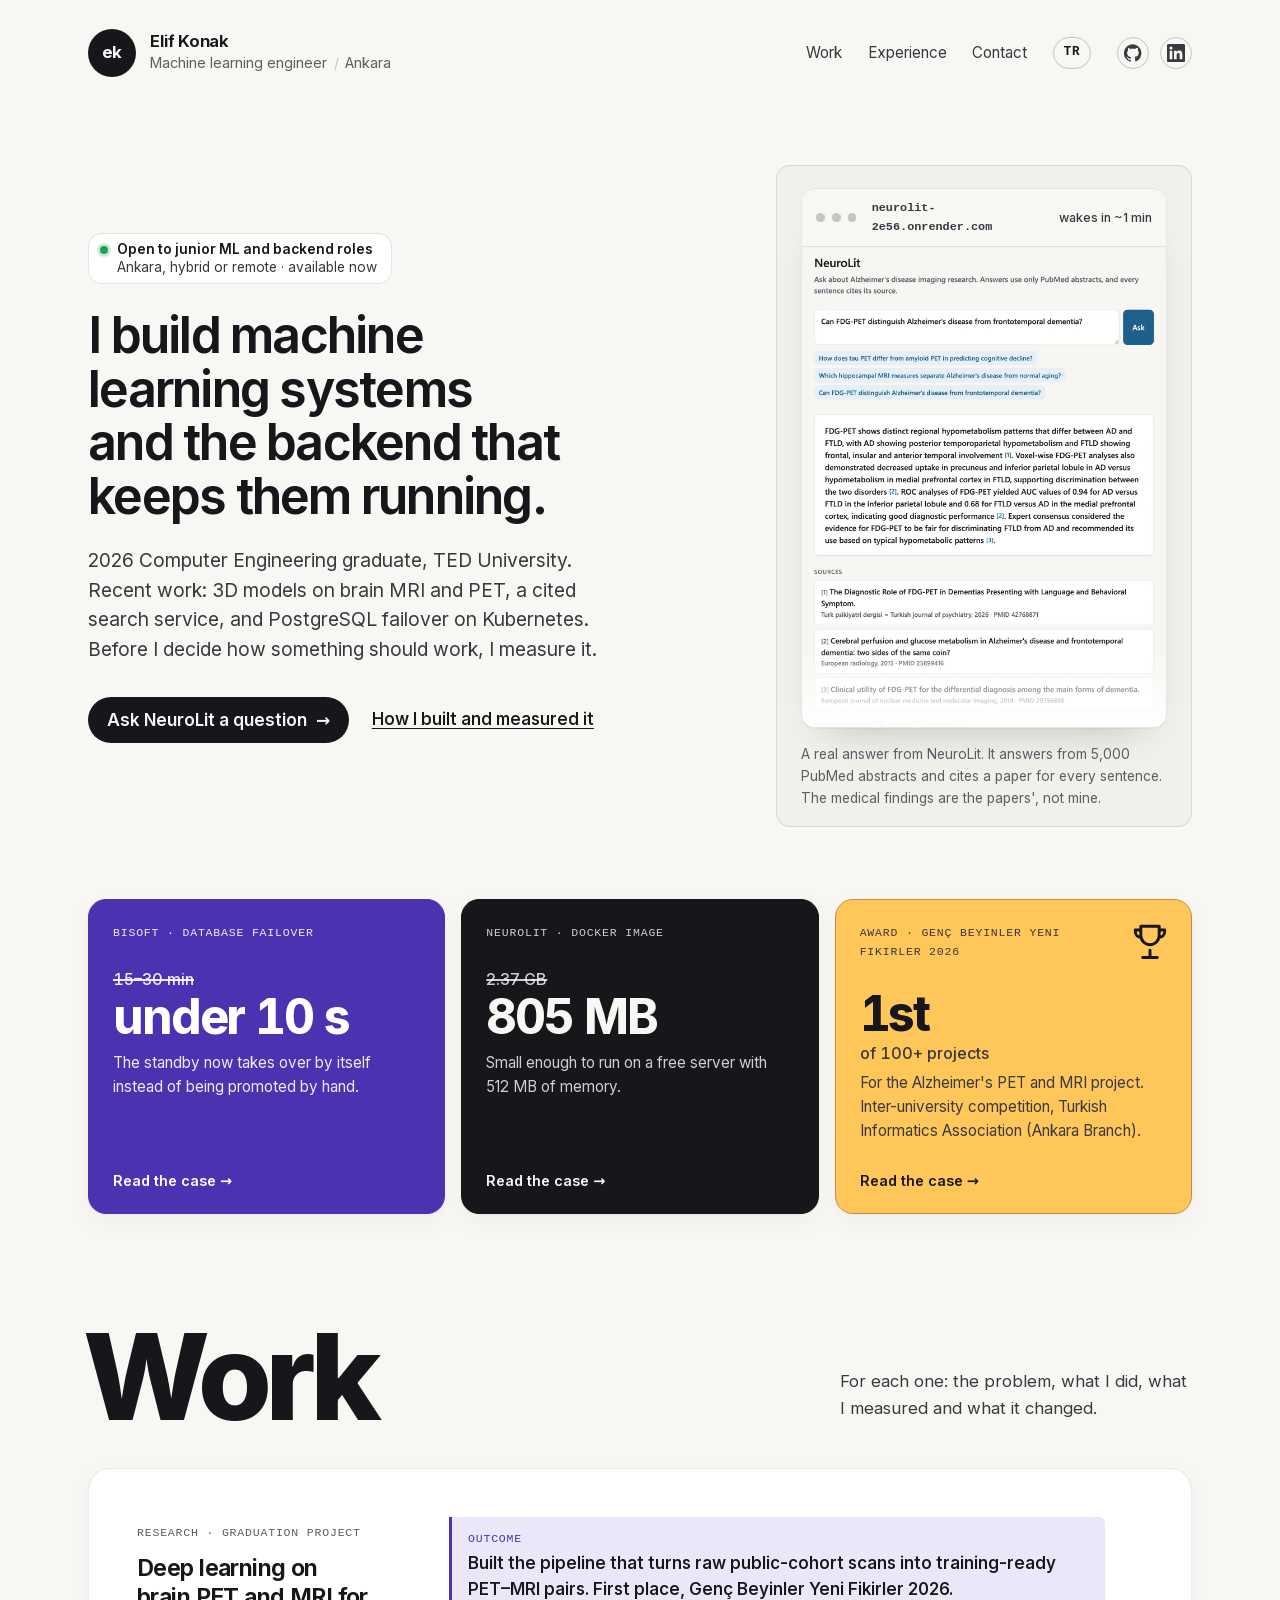
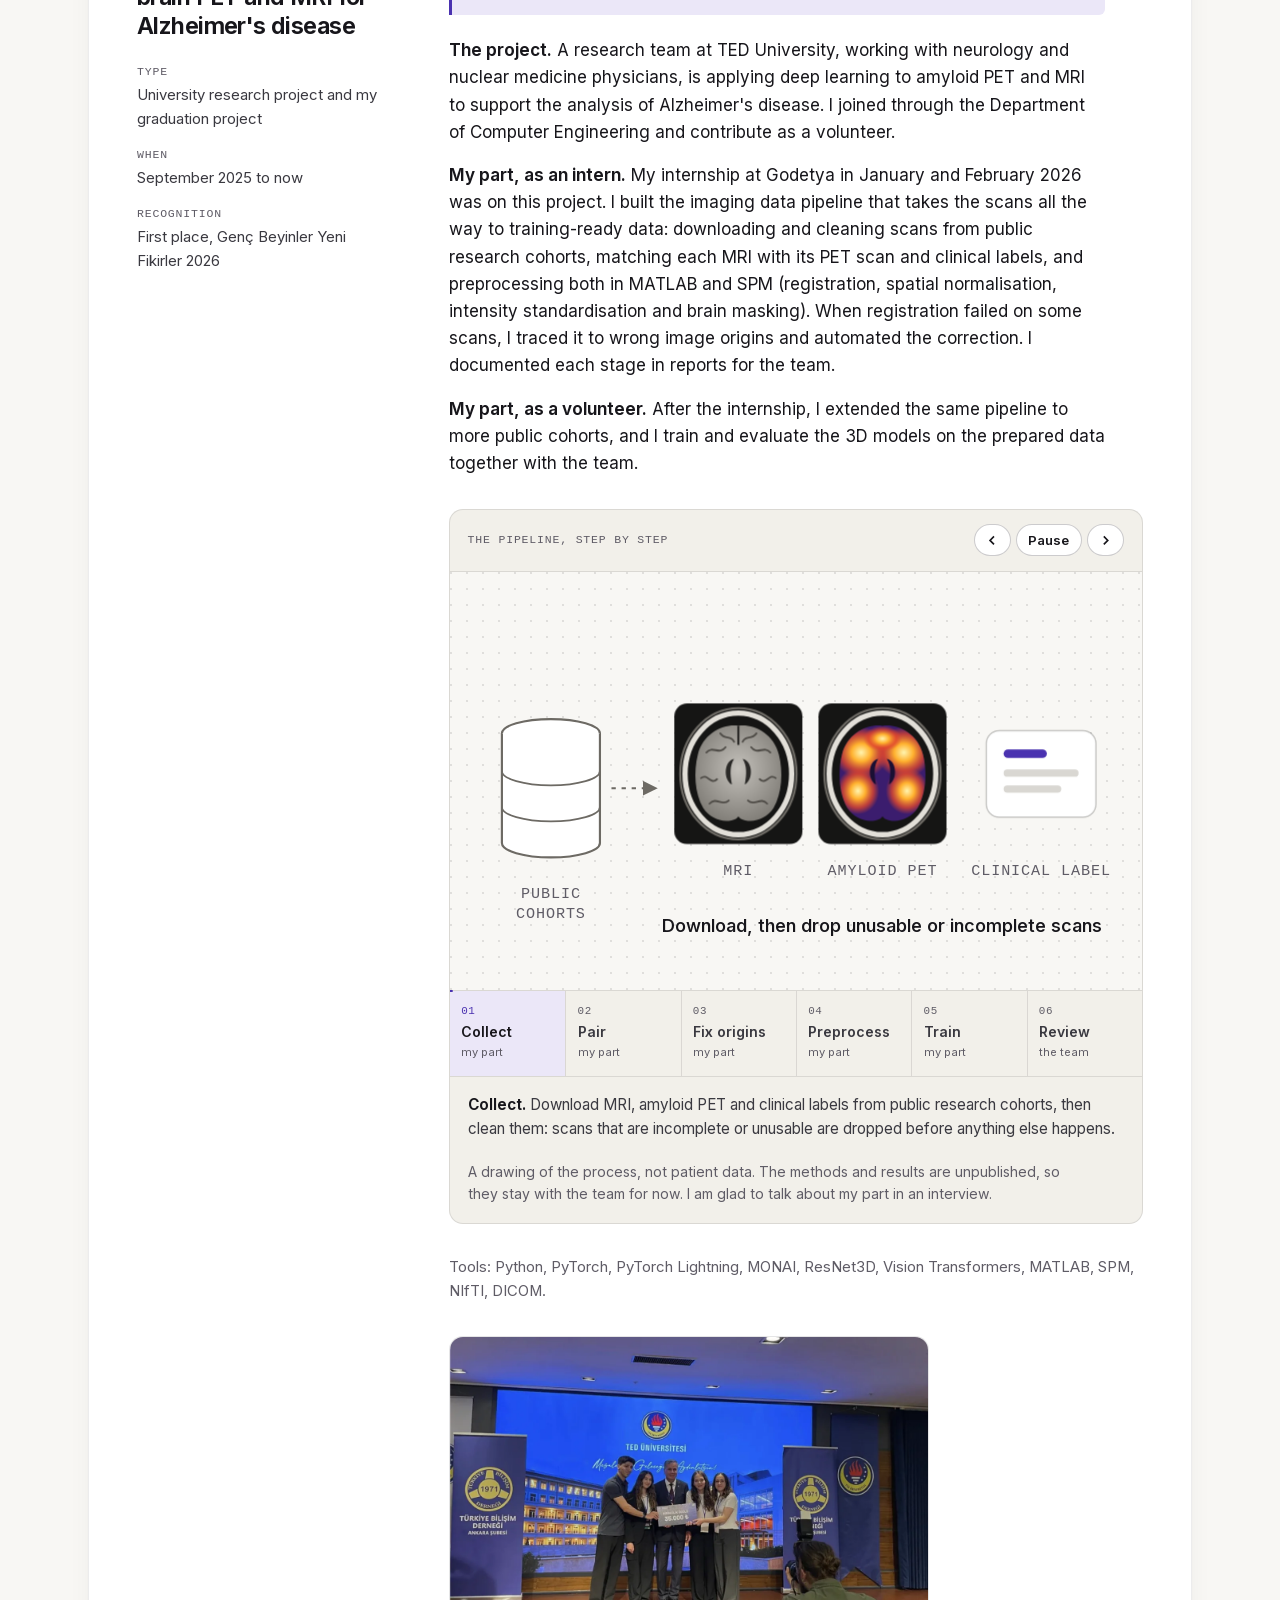
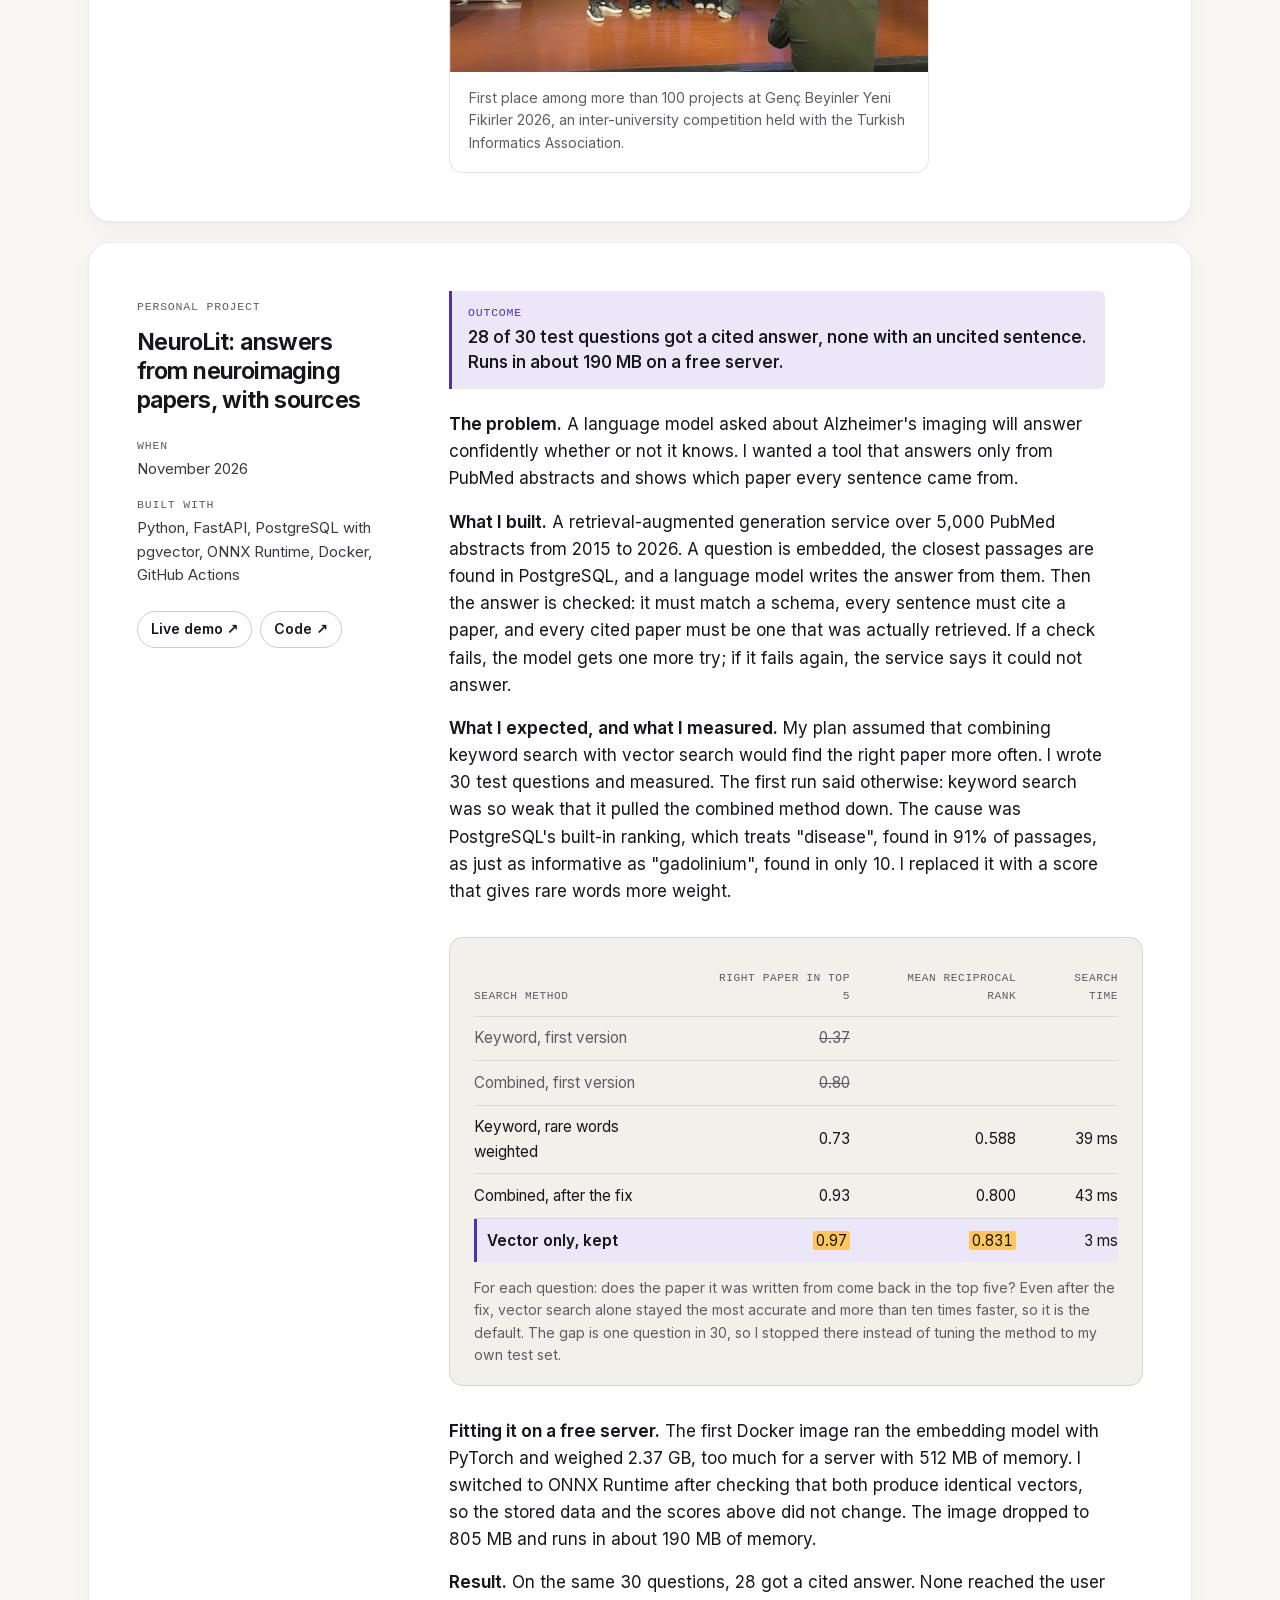
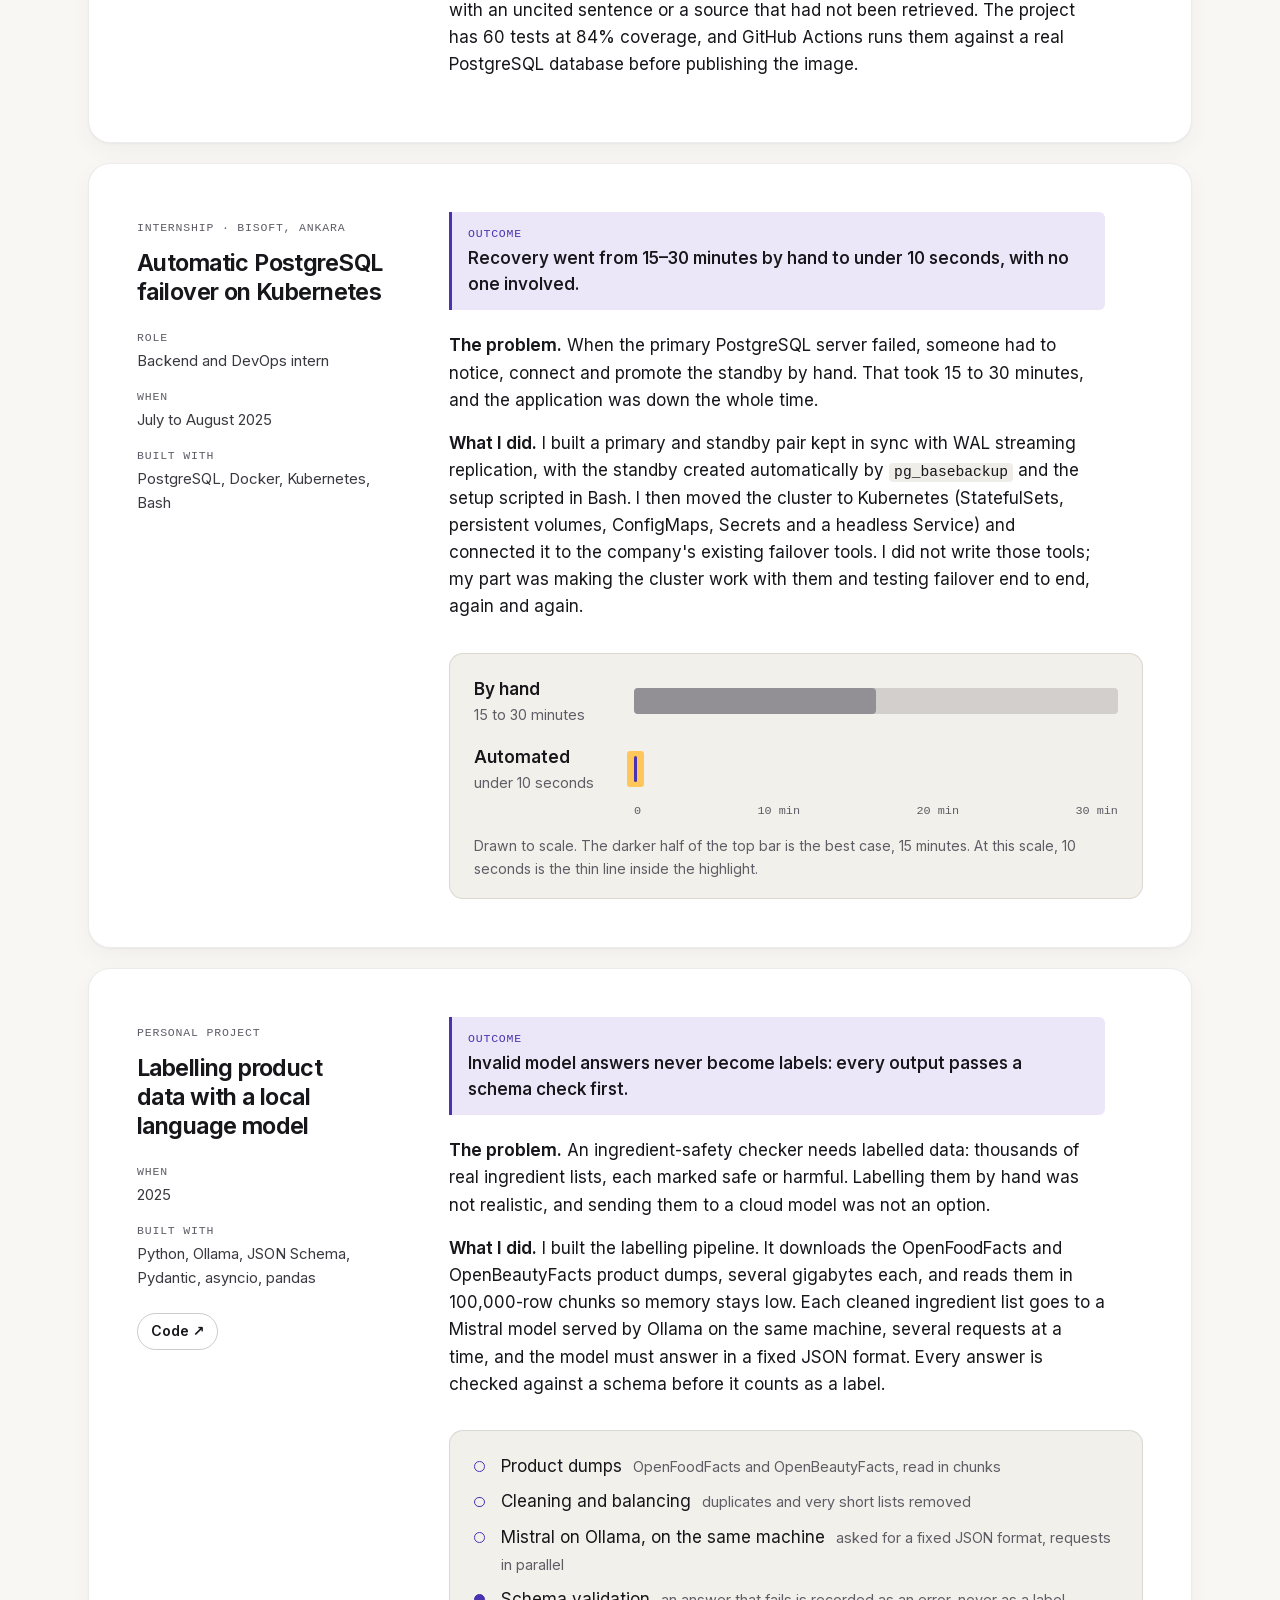
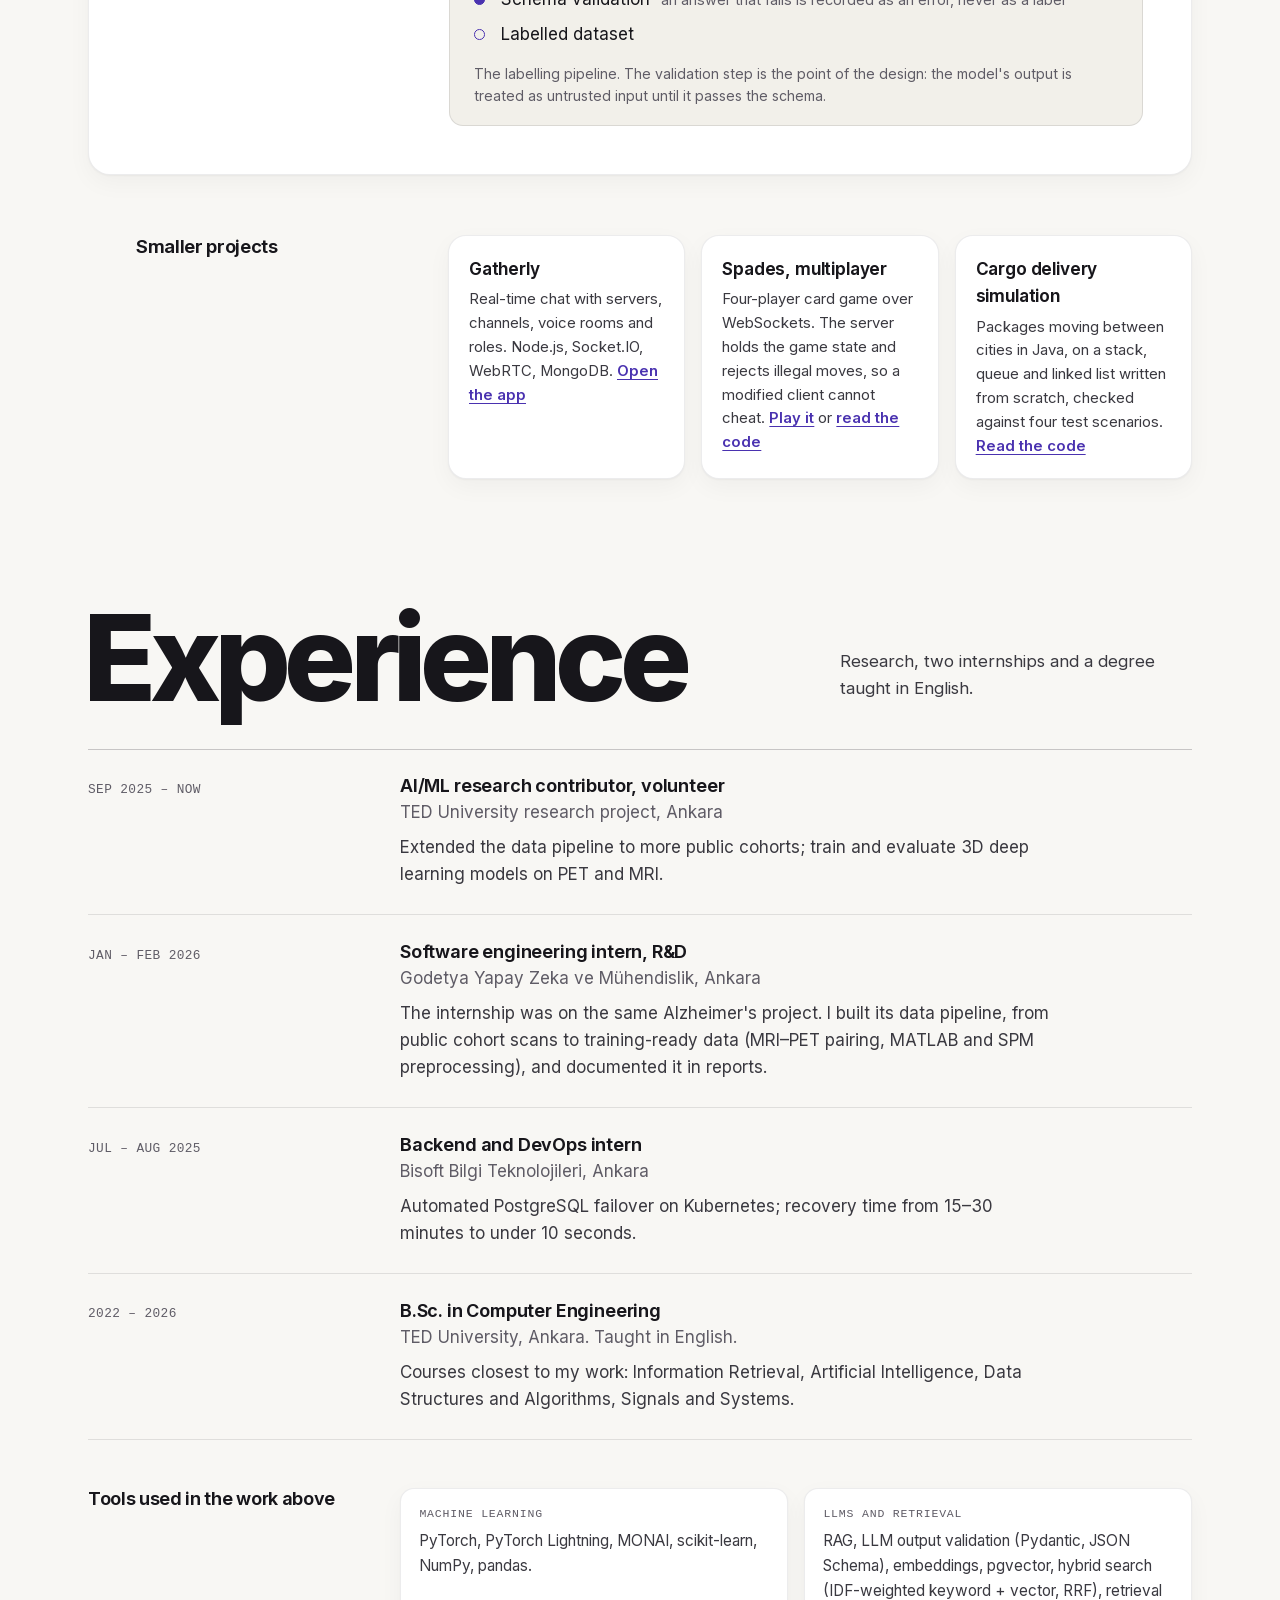
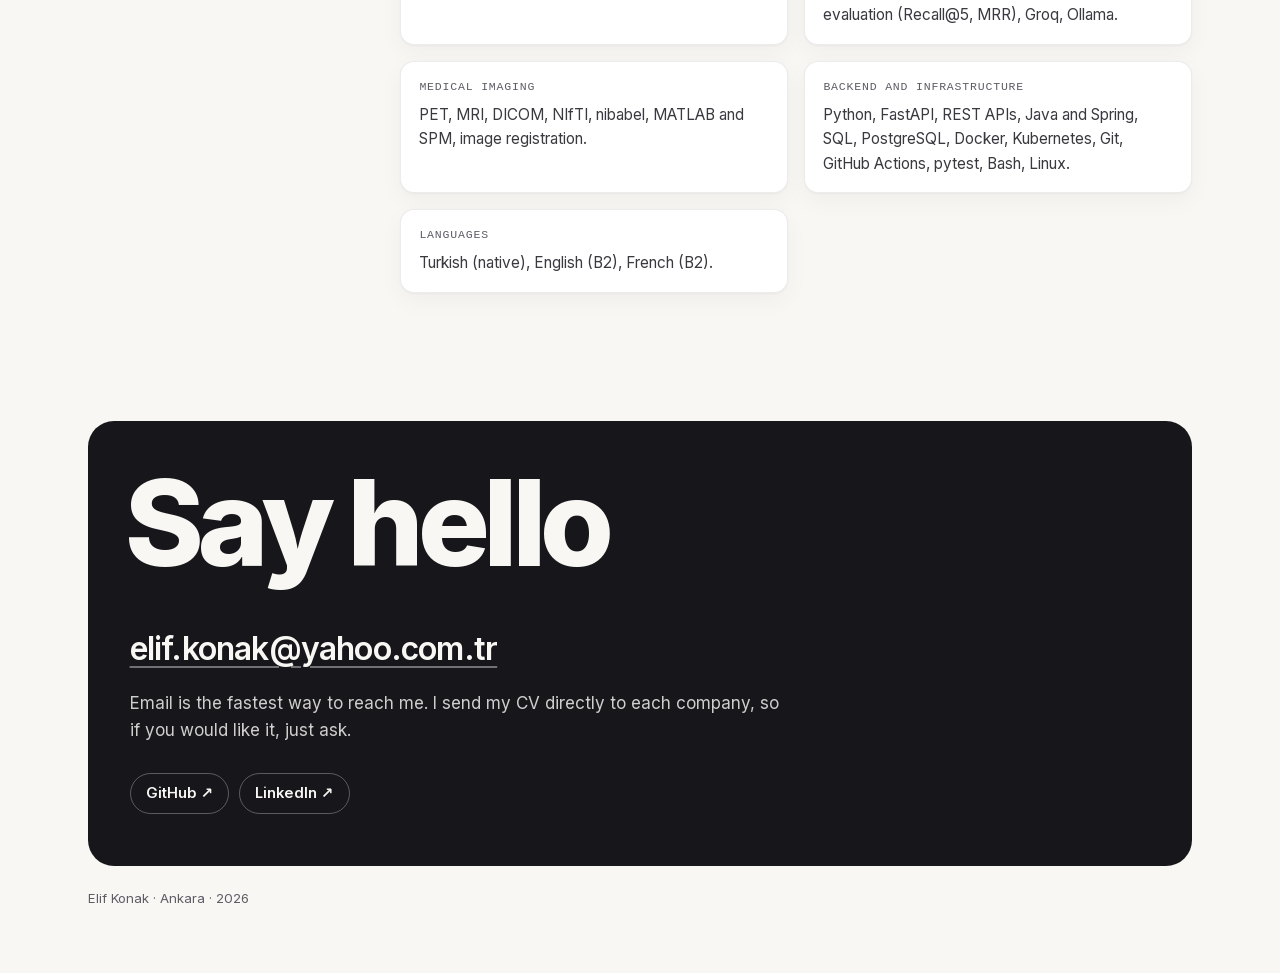
==== commit fb12d3ad: "Outcome line on each project, keyword-rich failover title, standalone experience entries Co-Authored" ====
--- a/index.html
+++ b/index.html
@@ -64,7 +64,6 @@
       <p class="actions">
         <a class="button" href="https://neurolit-2e56.onrender.com">Ask NeuroLit a question <span class="arr" aria-hidden="true">→</span></a>
         <a class="plain" href="#neurolit">How I built and measured it</a>
-        <small>The live demo runs on a free server, so the first answer can take about a minute.</small>
       </p>
     </div>
     <figure class="demo">
@@ -123,6 +122,7 @@
         </dl>
       </div>
       <div class="story">
+        <p class="outcome"><span class="label">Outcome</span> Built the pipeline that turns raw public-cohort scans into training-ready PET–MRI pairs. First place, Genç Beyinler Yeni Fikirler 2026.</p>
         <div class="prose kids">
           <p><b>The project.</b> A research team at TED University, working with neurology and nuclear medicine physicians, is applying deep learning to amyloid PET and MRI to support the analysis of Alzheimer's disease. I joined through the Department of Computer Engineering and contribute as a volunteer.</p>
           <p><b>My part, as an intern.</b> My internship at Godetya in January and February 2026 was on this project. I built the imaging data pipeline that takes the scans all the way to training-ready data: downloading and cleaning scans from public research cohorts, matching each MRI with its PET scan and clinical labels, and preprocessing both in MATLAB and SPM (registration, spatial normalisation, intensity standardisation and brain masking). When registration failed on some scans, I traced it to wrong image origins and automated the correction. I documented each stage in reports for the team.</p>
@@ -342,6 +342,7 @@
         <p class="links"><a href="https://neurolit-2e56.onrender.com">Live demo ↗</a><a href="https://github.com/elifkk14/neurolit-rag">Code ↗</a></p>
       </div>
       <div class="story">
+        <p class="outcome"><span class="label">Outcome</span> 28 of 30 test questions got a cited answer, none with an uncited sentence. Runs in about 190 MB on a free server.</p>
         <div class="prose kids">
           <p><b>The problem.</b> A language model asked about Alzheimer's imaging will answer confidently whether or not it knows. I wanted a tool that answers only from PubMed abstracts and shows which paper every sentence came from.</p>
           <p><b>What I built.</b> A retrieval-augmented generation service over 5,000 PubMed abstracts from 2015 to 2026. A question is embedded, the closest passages are found in PostgreSQL, and a language model writes the answer from them. Then the answer is checked: it must match a schema, every sentence must cite a paper, and every cited paper must be one that was actually retrieved. If a check fails, the model gets one more try; if it fails again, the service says it could not answer.</p>
@@ -377,7 +378,7 @@
     <article class="case rv" id="failover">
       <div class="meta">
         <span class="label">Internship · Bisoft, Ankara</span>
-        <h3>A database that takes over by itself</h3>
+        <h3>Automatic PostgreSQL failover on Kubernetes</h3>
         <dl>
           <div><dt class="label">Role</dt><dd>Backend and DevOps intern</dd></div>
           <div><dt class="label">When</dt><dd>July to August 2025</dd></div>
@@ -385,6 +386,7 @@
         </dl>
       </div>
       <div class="story">
+        <p class="outcome"><span class="label">Outcome</span> Recovery went from 15–30 minutes by hand to under 10 seconds, with no one involved.</p>
         <div class="prose kids">
           <p><b>The problem.</b> When the primary PostgreSQL server failed, someone had to notice, connect and promote the standby by hand. That took 15 to 30 minutes, and the application was down the whole time.</p>
           <p><b>What I did.</b> I built a primary and standby pair kept in sync with WAL streaming replication, with the standby created automatically by <code>pg_basebackup</code> and the setup scripted in Bash. I then moved the cluster to Kubernetes (StatefulSets, persistent volumes, ConfigMaps, Secrets and a headless Service) and connected it to the company's existing failover tools. I did not write those tools; my part was making the cluster work with them and testing failover end to end, again and again.</p>
@@ -417,6 +419,7 @@
         <p class="links"><a href="https://github.com/elifkk14/product-analysis-ai">Code ↗</a></p>
       </div>
       <div class="story">
+        <p class="outcome"><span class="label">Outcome</span> Invalid model answers never become labels: every output passes a schema check first.</p>
         <div class="prose kids">
           <p><b>The problem.</b> An ingredient-safety checker needs labelled data: thousands of real ingredient lists, each marked safe or harmful. Labelling them by hand was not realistic, and sending them to a cloud model was not an option.</p>
           <p><b>What I did.</b> I built the labelling pipeline. It downloads the OpenFoodFacts and OpenBeautyFacts product dumps, several gigabytes each, and reads them in 100,000-row chunks so memory stays low. Each cleaned ingredient list goes to a Mistral model served by Ollama on the same machine, several requests at a time, and the model must answer in a fixed JSON format. Every answer is checked against a schema before it counts as a label.</p>
@@ -457,7 +460,7 @@
         <div>
           <h3>AI/ML research contributor, volunteer</h3>
           <p class="where">TED University research project, Ankara</p>
-          <p>Extended the internship's data pipeline to more public cohorts, and train and evaluate the 3D models, for the Alzheimer's project above.</p>
+          <p>Extended the data pipeline to more public cohorts; train and evaluate 3D deep learning models on PET and MRI.</p>
         </div>
       </li>
       <li>
@@ -473,7 +476,7 @@
         <div>
           <h3>Backend and DevOps intern</h3>
           <p class="where">Bisoft Bilgi Teknolojileri, Ankara</p>
-          <p>PostgreSQL high availability on Kubernetes, described above.</p>
+          <p>Automated PostgreSQL failover on Kubernetes; recovery time from 15–30 minutes to under 10 seconds.</p>
         </div>
       </li>
       <li>
--- a/assets/site.css
+++ b/assets/site.css
@@ -168,6 +168,8 @@
   .meta .links a:hover{background:var(--ink); color:var(--paper); border-color:var(--ink)}
   .story > :last-child{margin-bottom:0}
   .story p b{font-weight:640}
+  .outcome{max-width:var(--prose); margin:0 0 1.4rem; padding:.8rem 1rem; background:var(--signal-soft); border-left:3px solid var(--signal); border-radius:0 6px 6px 0; color:var(--ink); font-weight:560; line-height:1.5}
+  .outcome .label{display:block; color:var(--signal); margin-bottom:.25rem}
 
   figure{margin:2rem 0; background:var(--panel); border:1px solid var(--line); border-radius:14px; padding:1.4rem 1.5rem 1.1rem}
   figcaption{font-size:.88rem; color:var(--ink-3); margin-top:.9rem; max-width:var(--prose)}
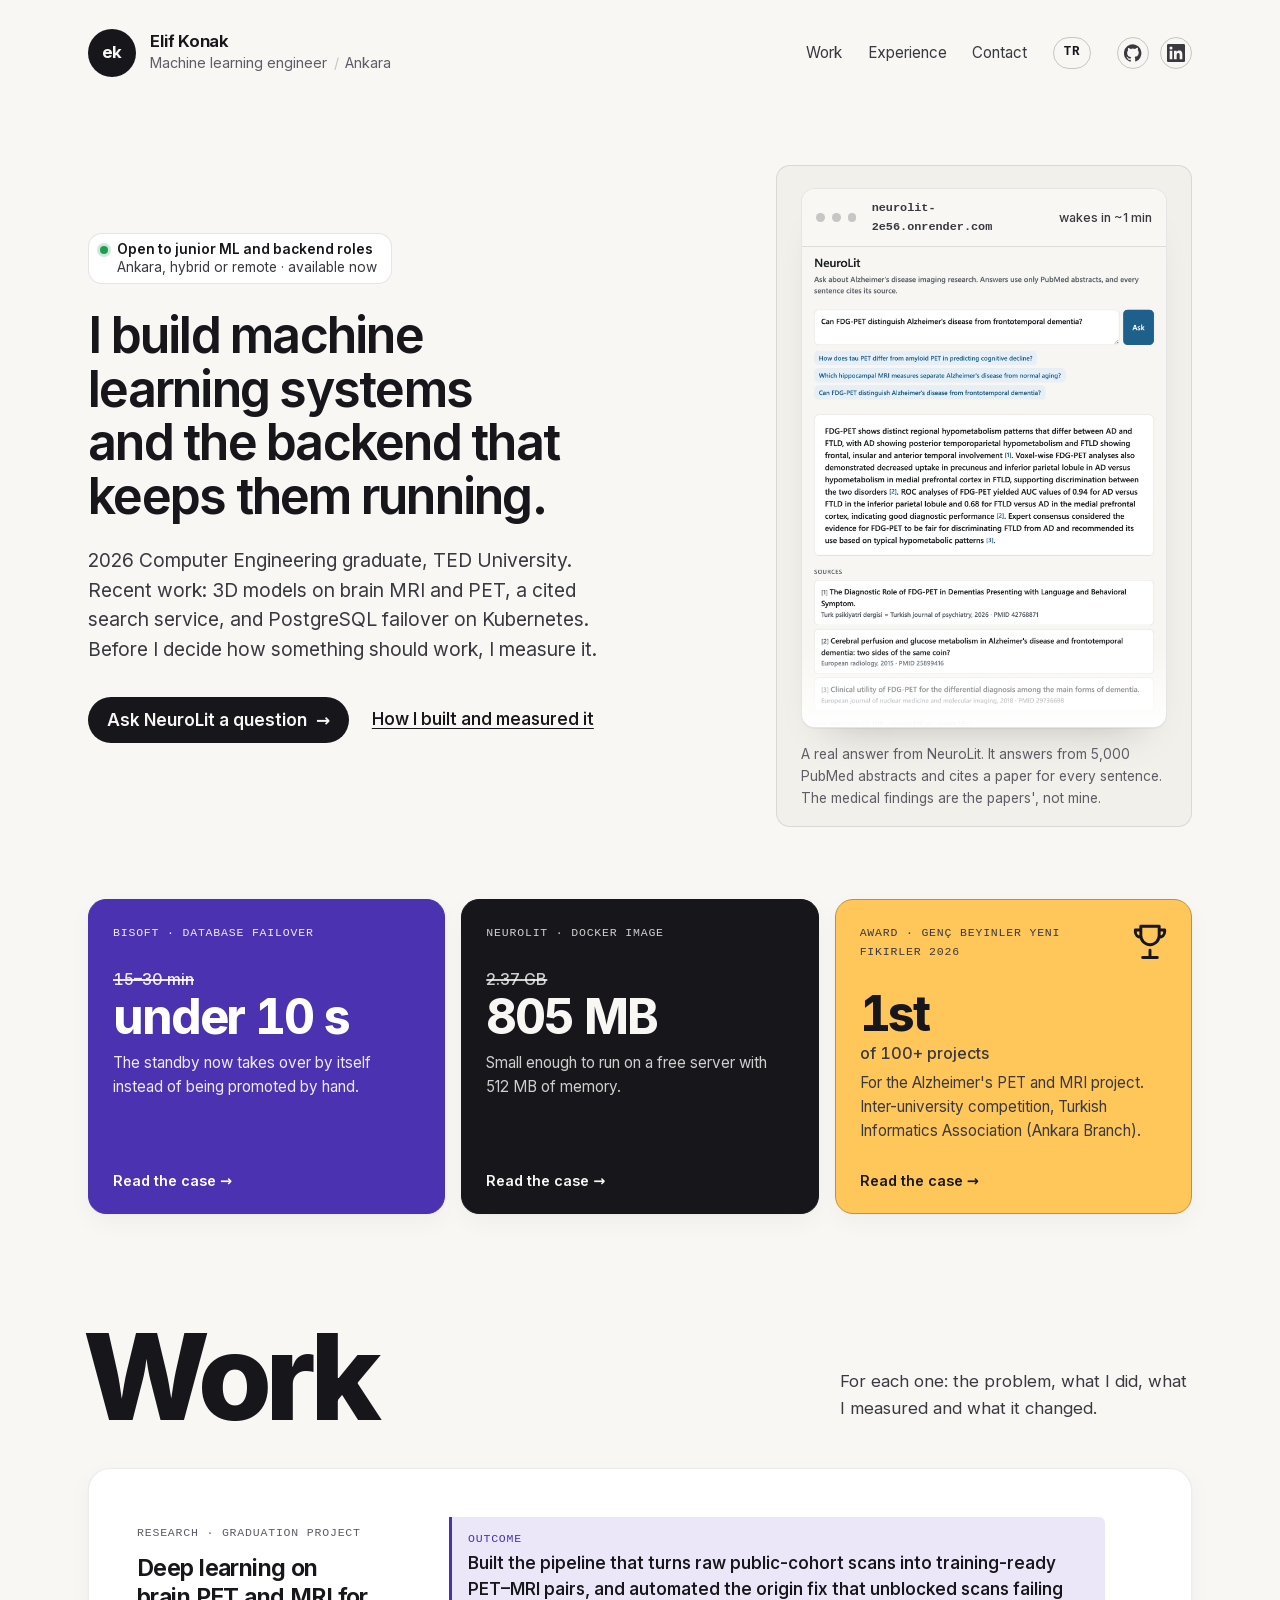
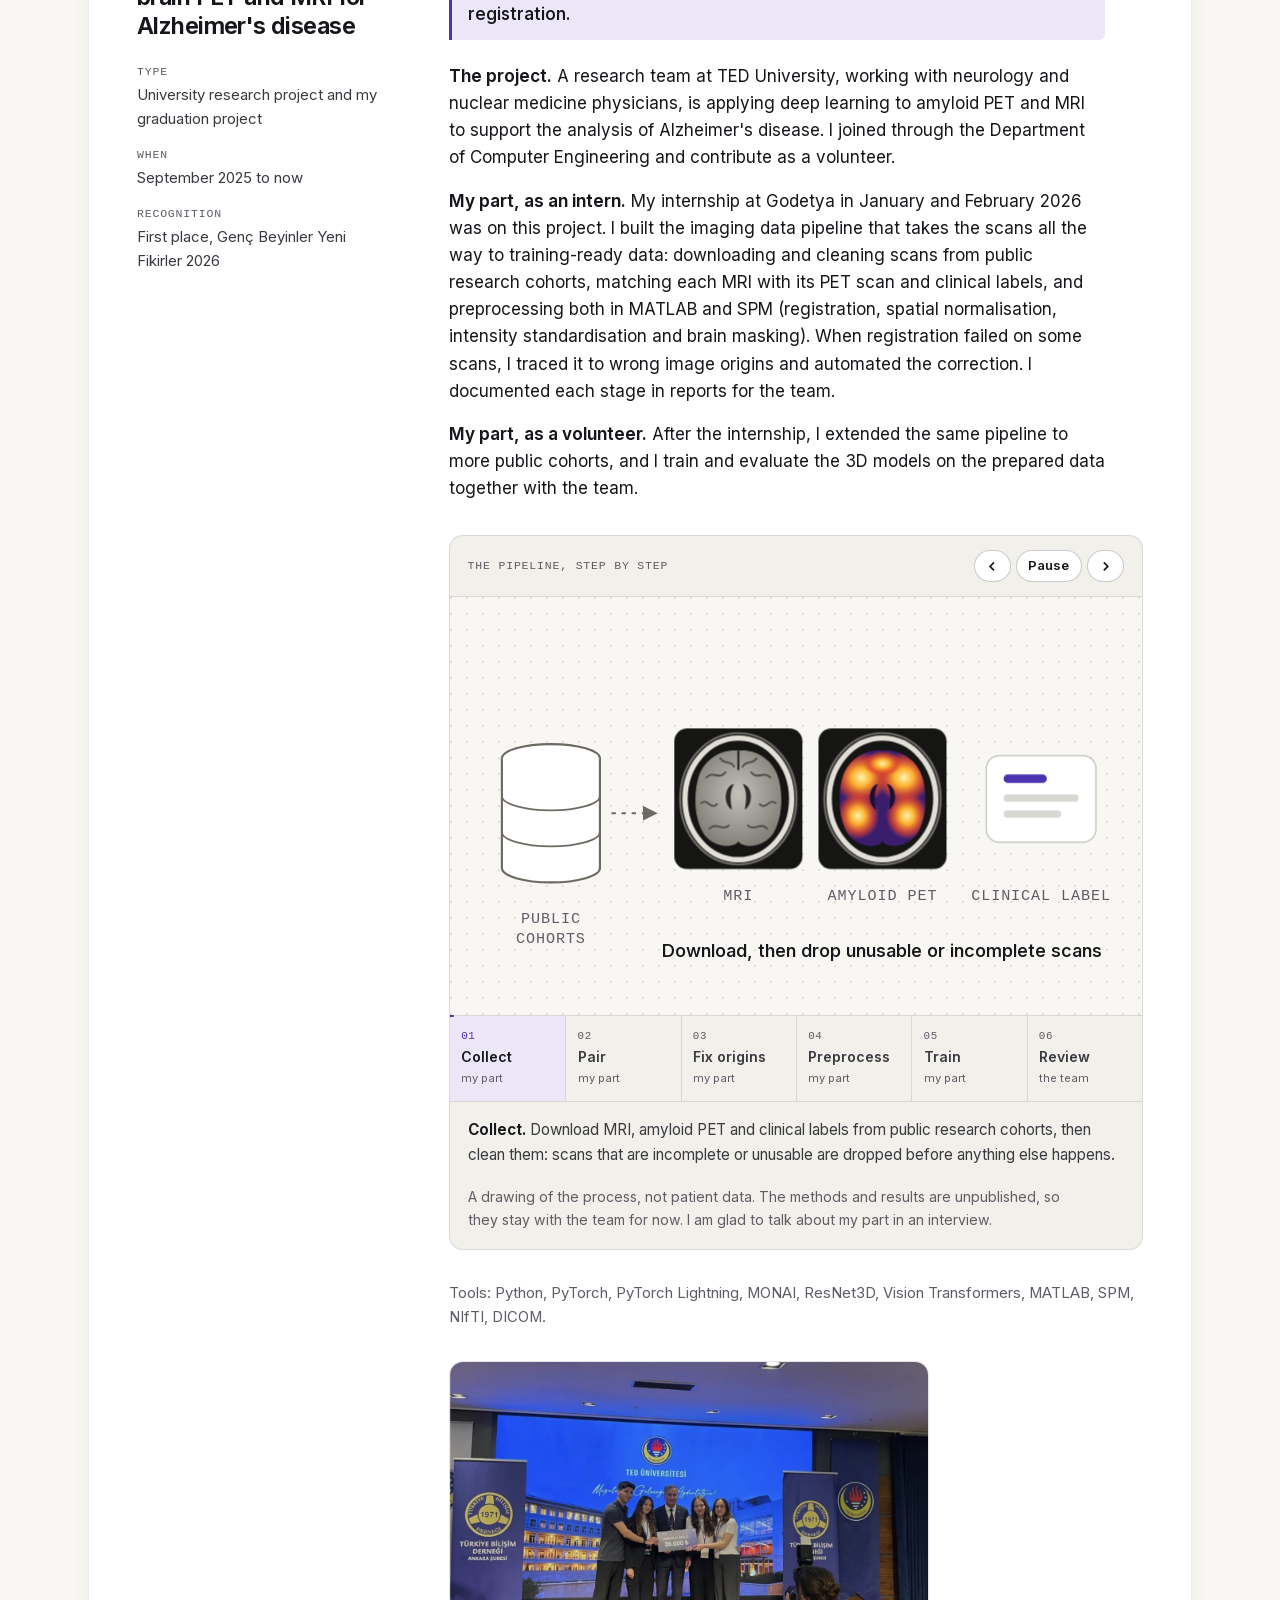
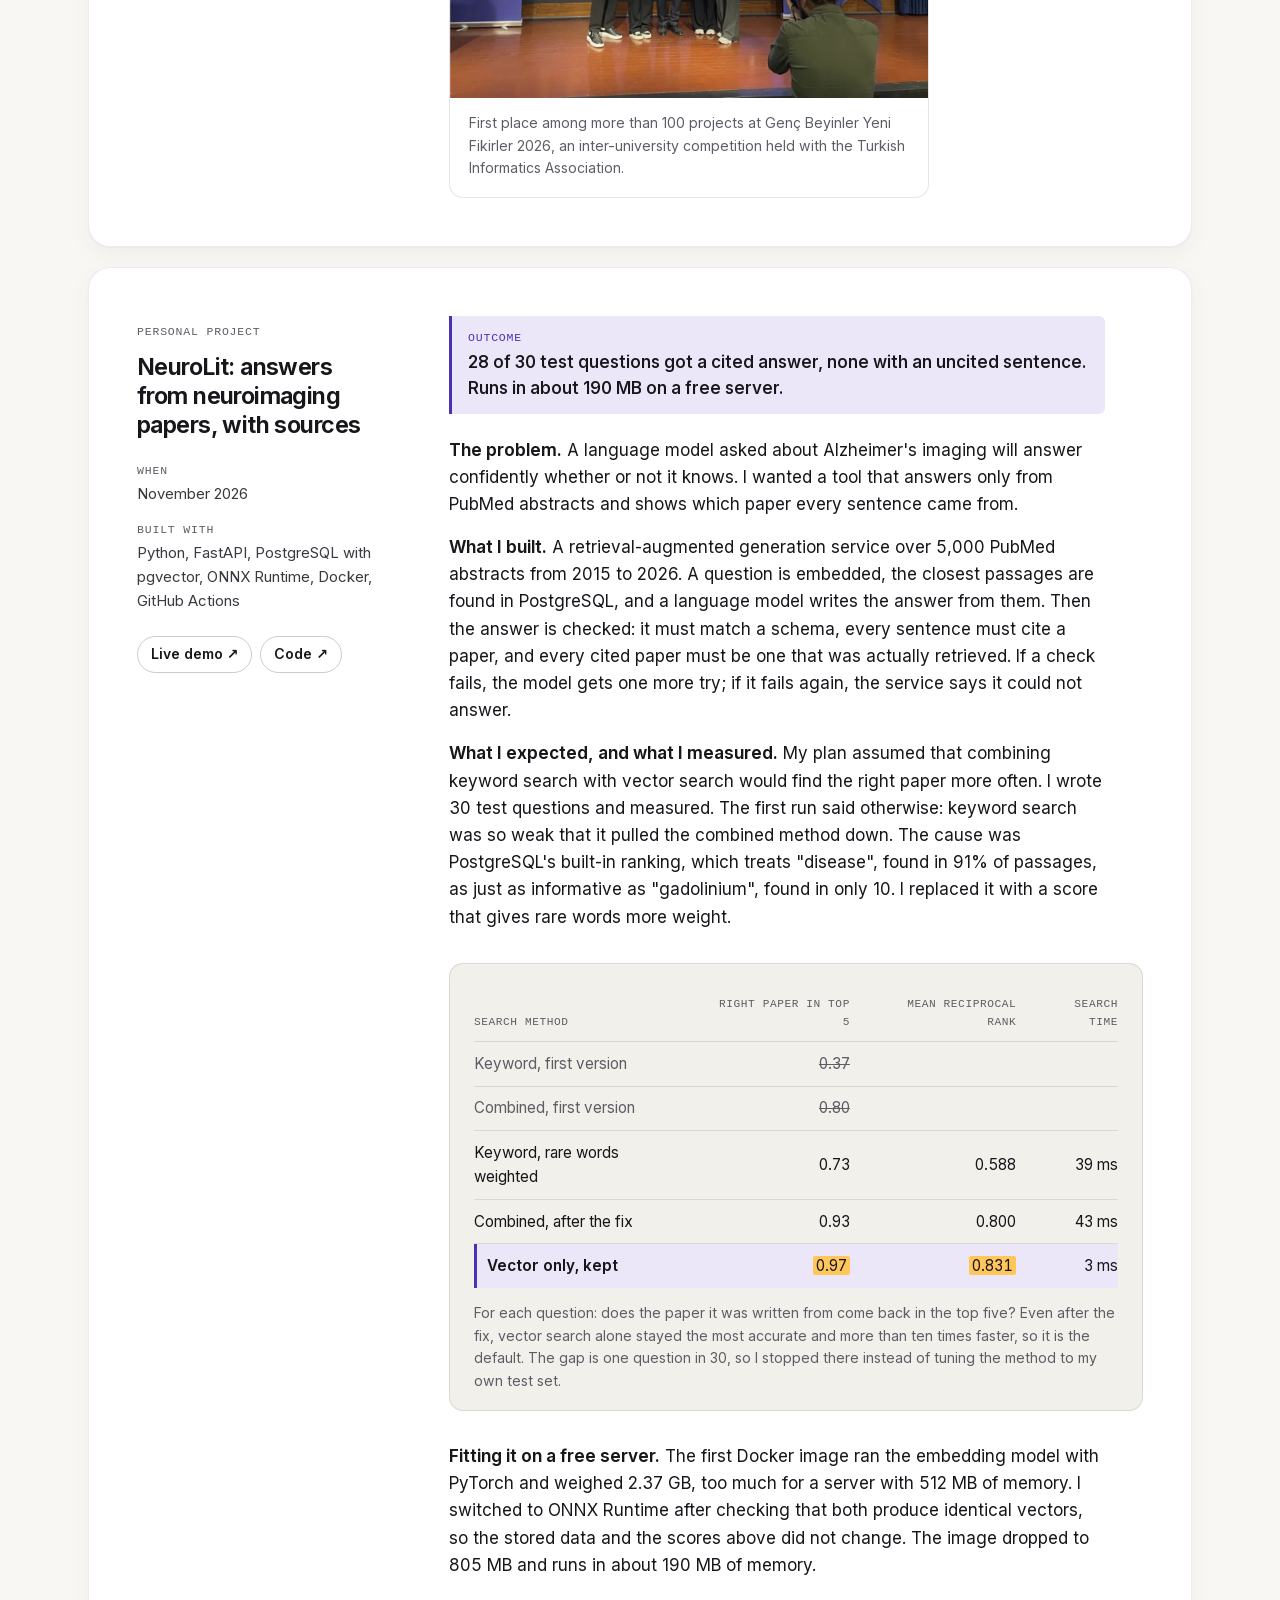
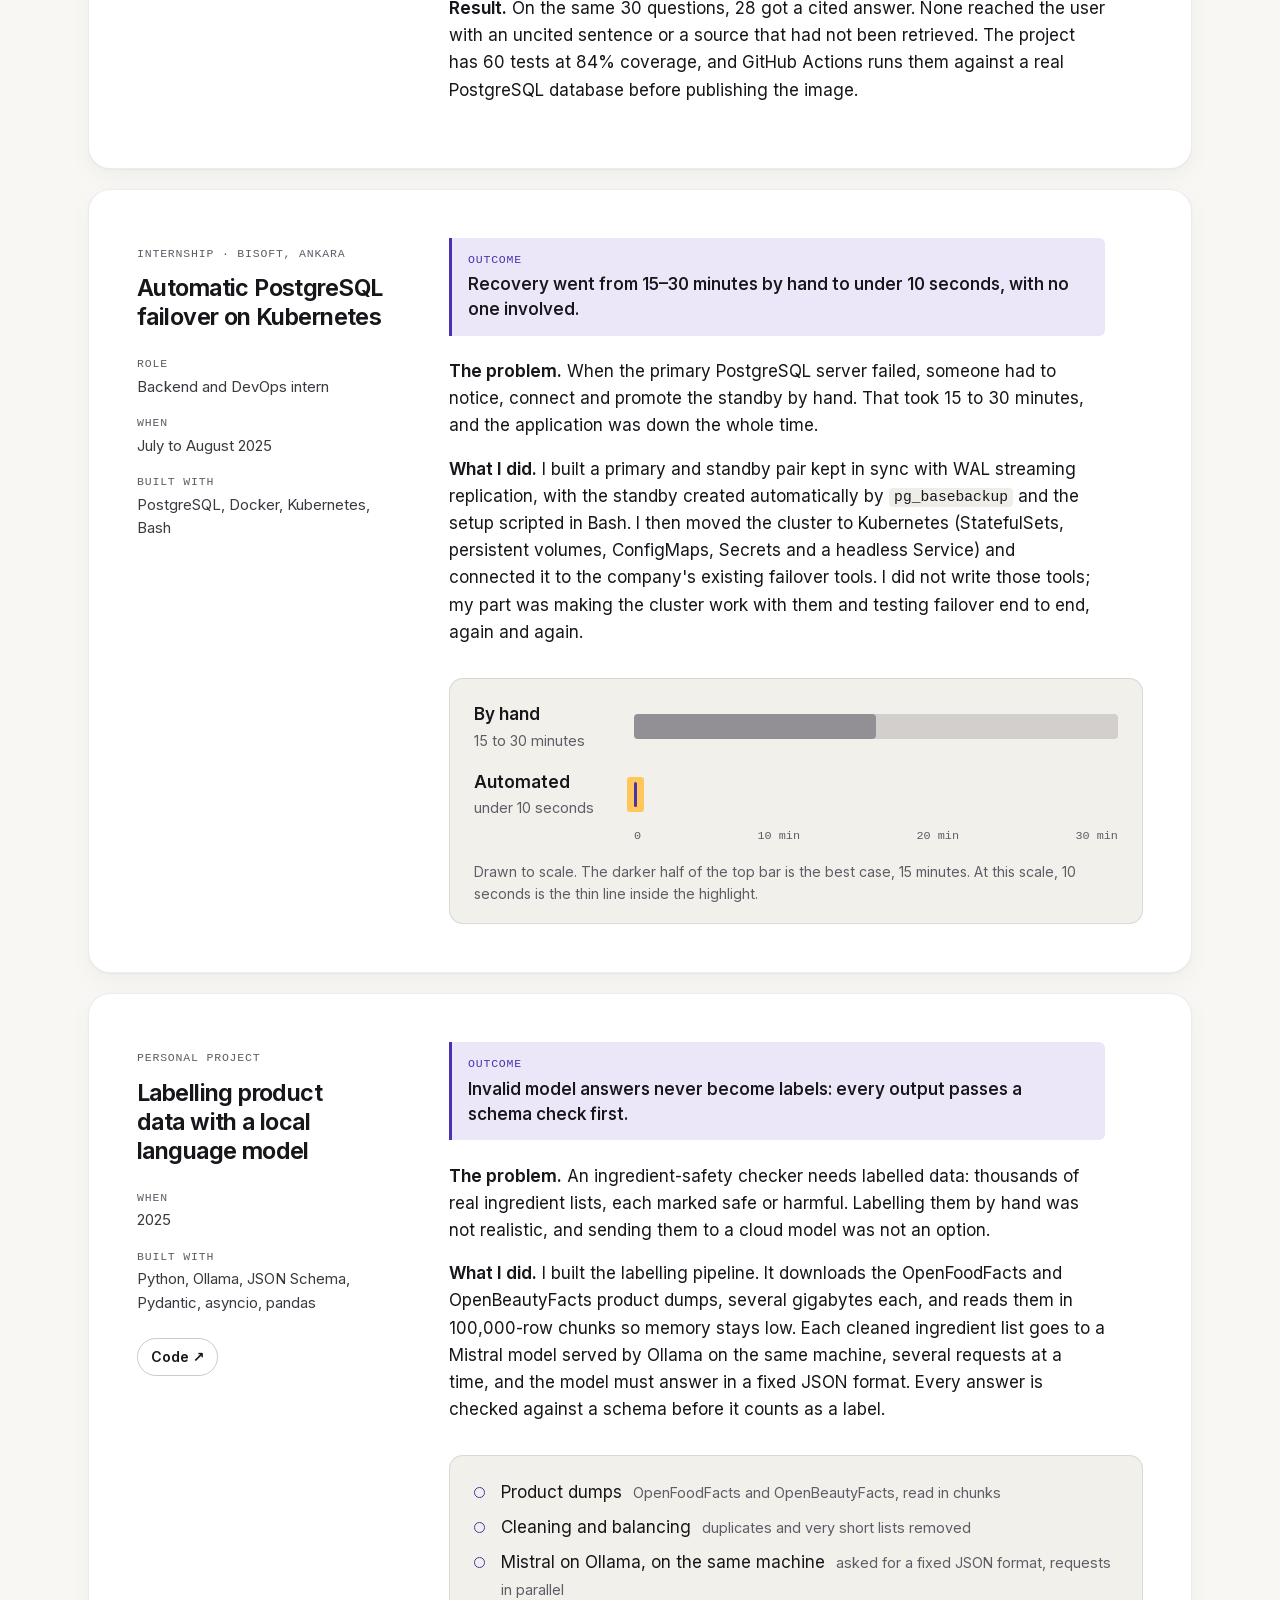
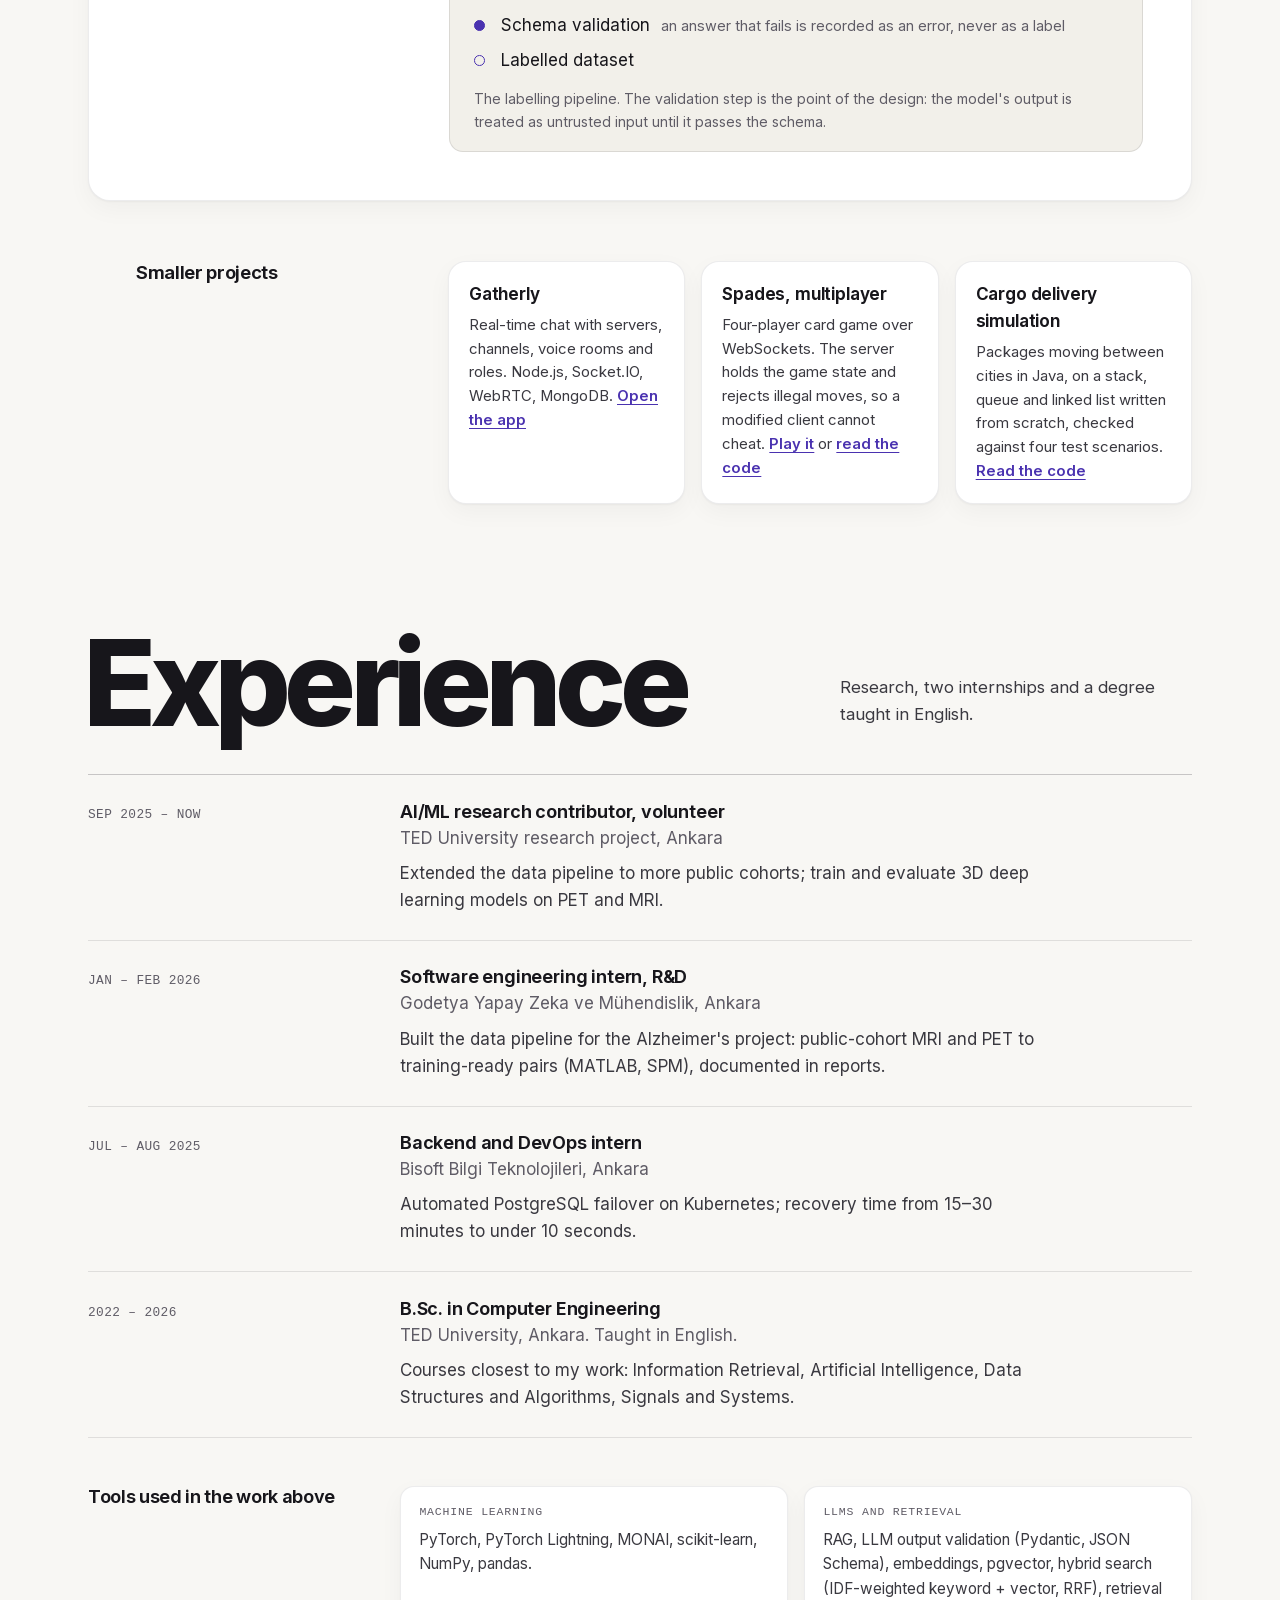
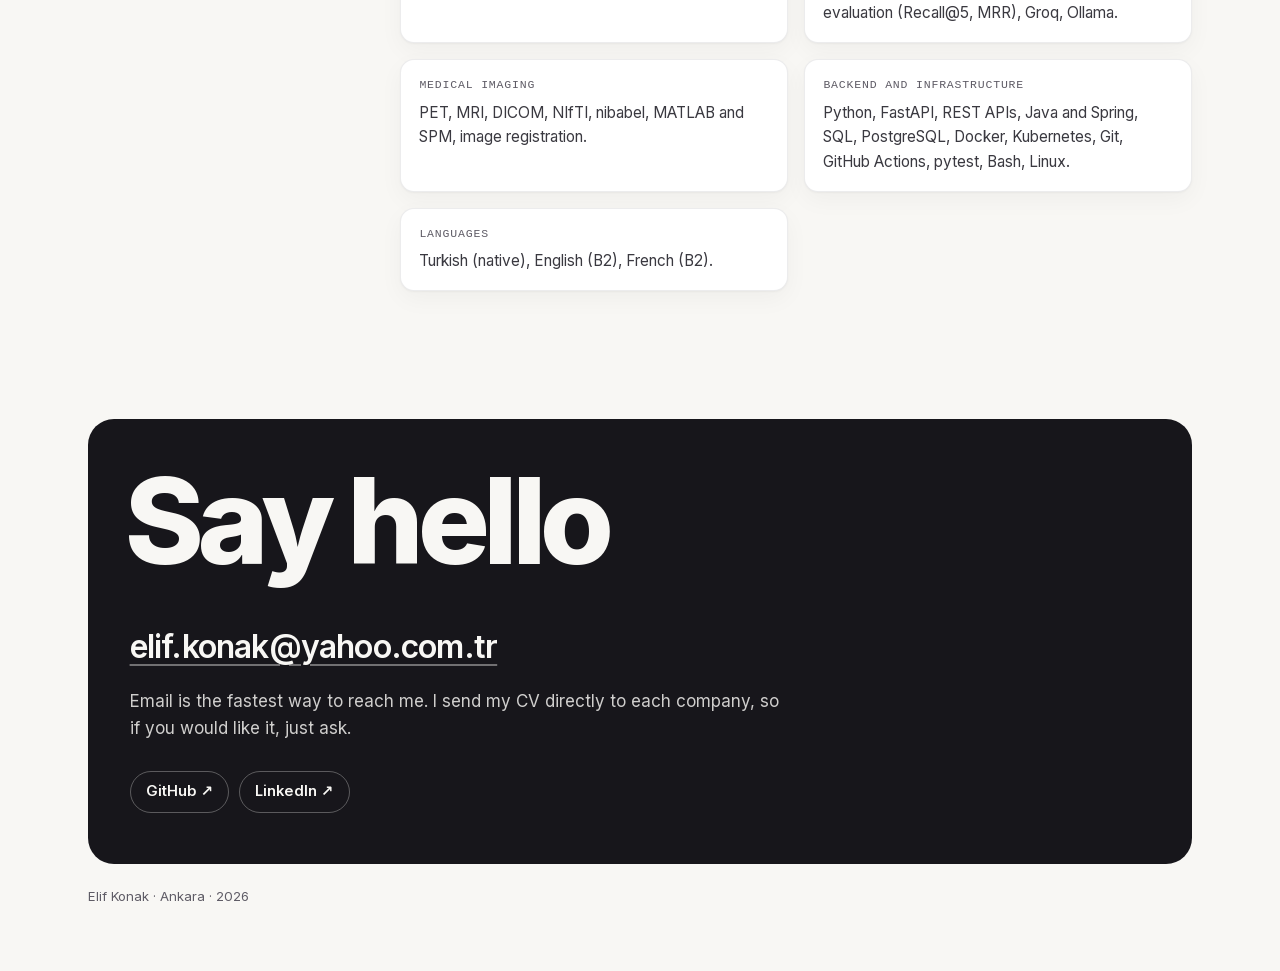
==== commit b422bffb: "Alzheimer outcome without the repeated award, verb-first Godetya entry Co-Authored-By: Claude Opus 5" ====
--- a/index.html
+++ b/index.html
@@ -122,7 +122,7 @@
         </dl>
       </div>
       <div class="story">
-        <p class="outcome"><span class="label">Outcome</span> Built the pipeline that turns raw public-cohort scans into training-ready PET–MRI pairs. First place, Genç Beyinler Yeni Fikirler 2026.</p>
+        <p class="outcome"><span class="label">Outcome</span> Built the pipeline that turns raw public-cohort scans into training-ready PET–MRI pairs, and automated the origin fix that unblocked scans failing registration.</p>
         <div class="prose kids">
           <p><b>The project.</b> A research team at TED University, working with neurology and nuclear medicine physicians, is applying deep learning to amyloid PET and MRI to support the analysis of Alzheimer's disease. I joined through the Department of Computer Engineering and contribute as a volunteer.</p>
           <p><b>My part, as an intern.</b> My internship at Godetya in January and February 2026 was on this project. I built the imaging data pipeline that takes the scans all the way to training-ready data: downloading and cleaning scans from public research cohorts, matching each MRI with its PET scan and clinical labels, and preprocessing both in MATLAB and SPM (registration, spatial normalisation, intensity standardisation and brain masking). When registration failed on some scans, I traced it to wrong image origins and automated the correction. I documented each stage in reports for the team.</p>
@@ -468,7 +468,7 @@
         <div>
           <h3>Software engineering intern, R&amp;D</h3>
           <p class="where">Godetya Yapay Zeka ve Mühendislik, Ankara</p>
-          <p>The internship was on the same Alzheimer's project. I built its data pipeline, from public cohort scans to training-ready data (MRI–PET pairing, MATLAB and SPM preprocessing), and documented it in reports.</p>
+          <p>Built the data pipeline for the Alzheimer's project: public-cohort MRI and PET to training-ready pairs (MATLAB, SPM), documented in reports.</p>
         </div>
       </li>
       <li>
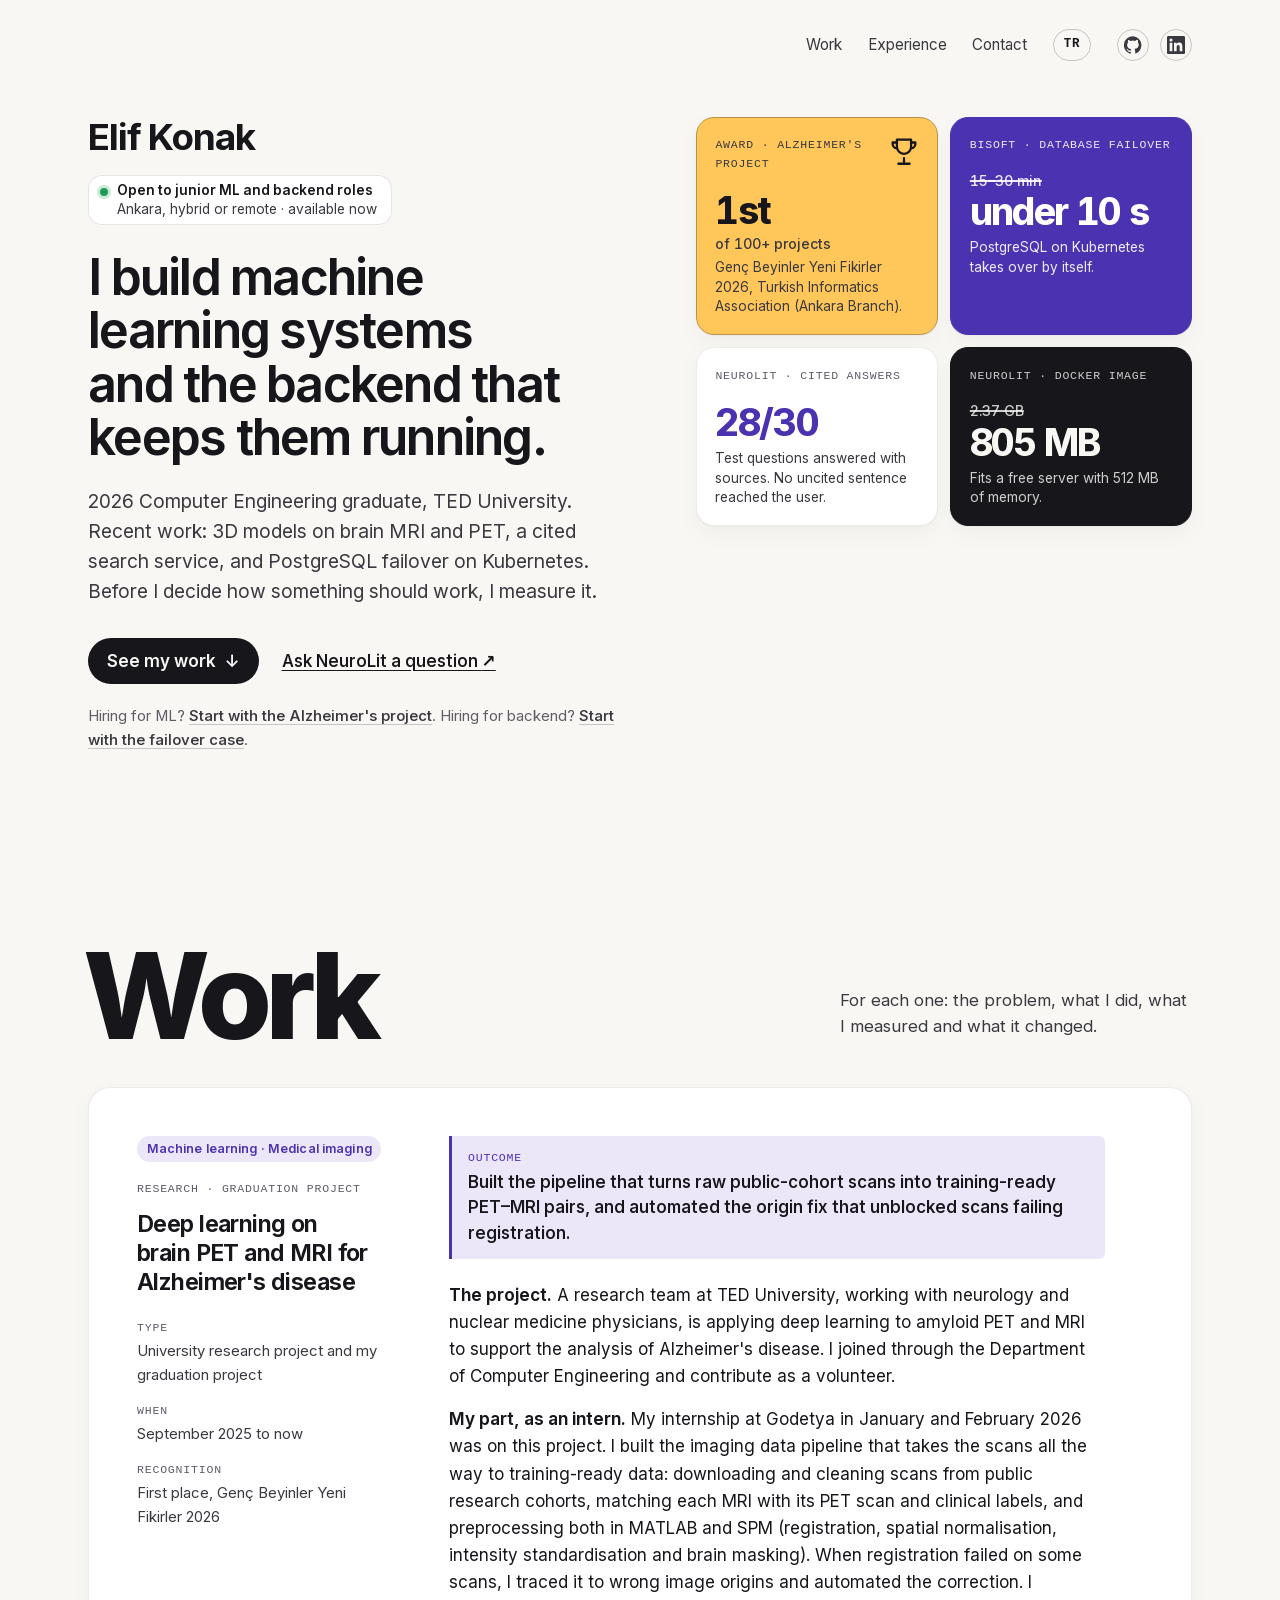
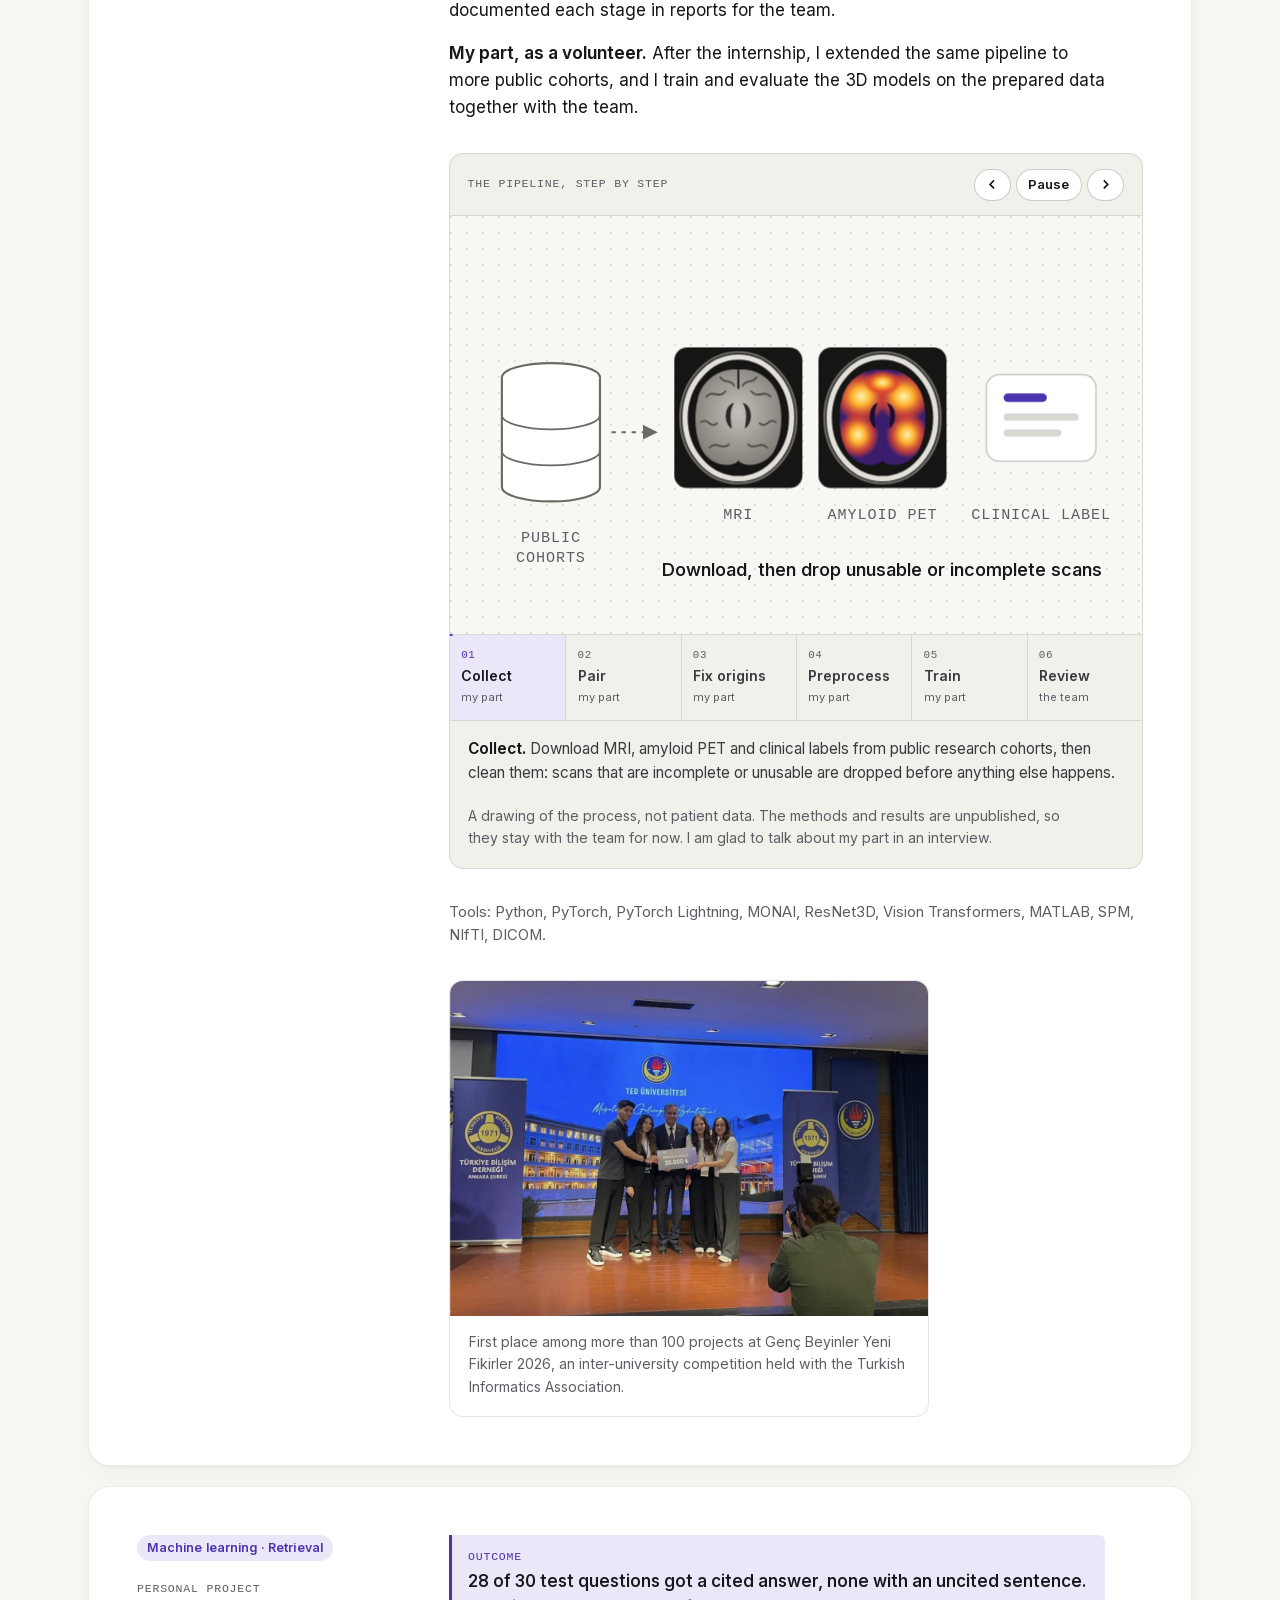
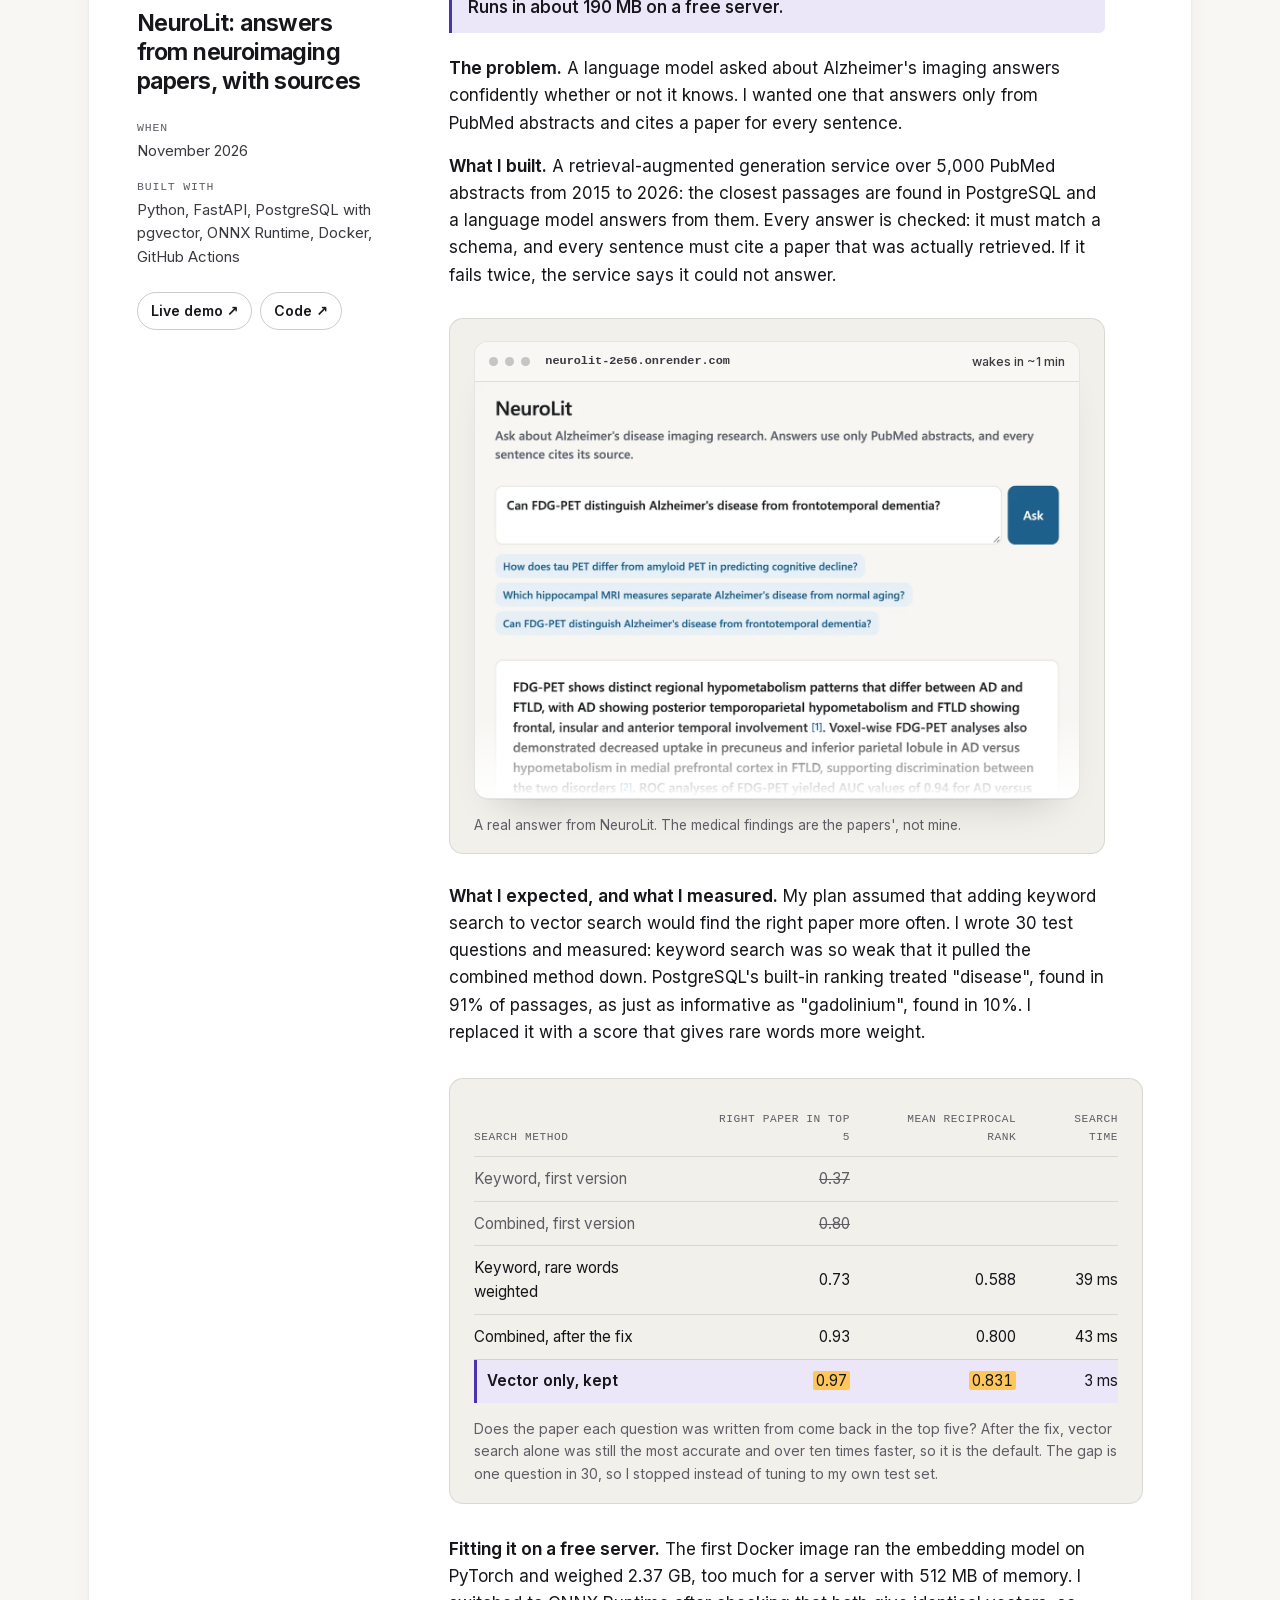
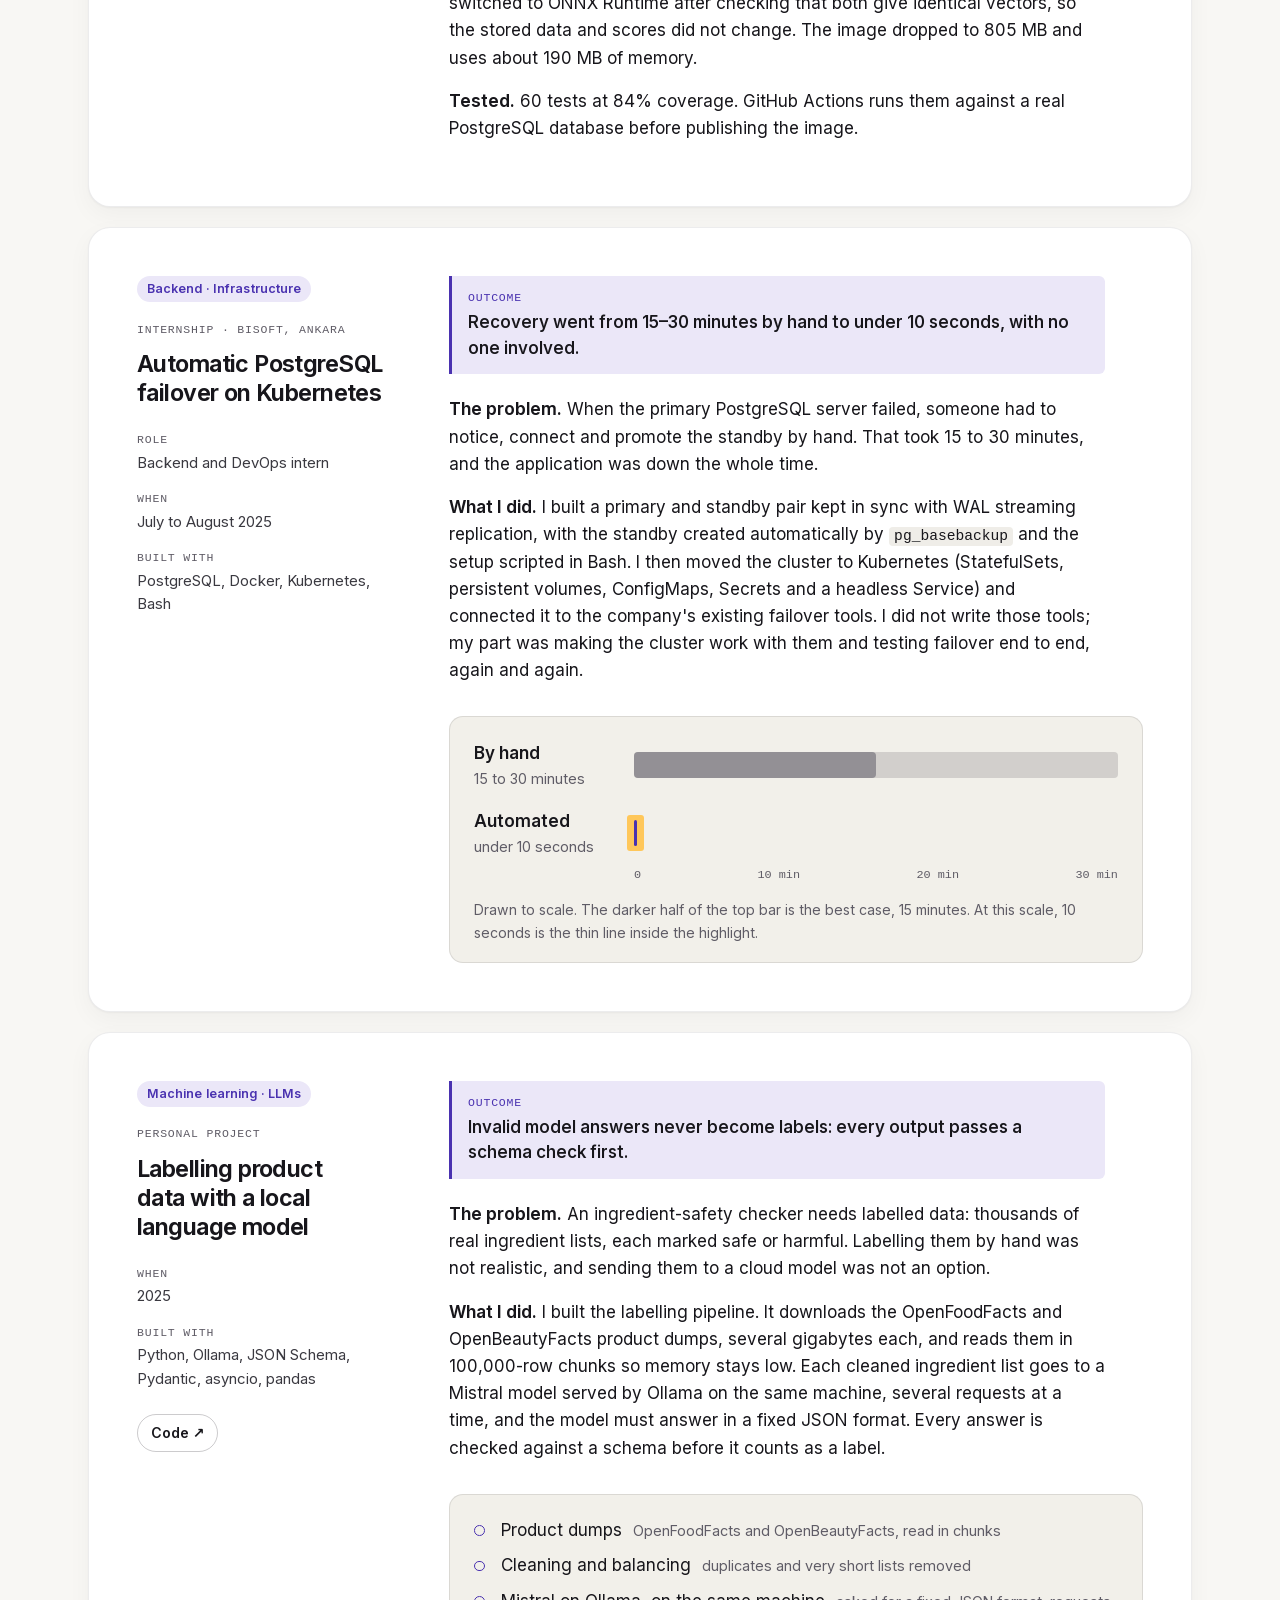
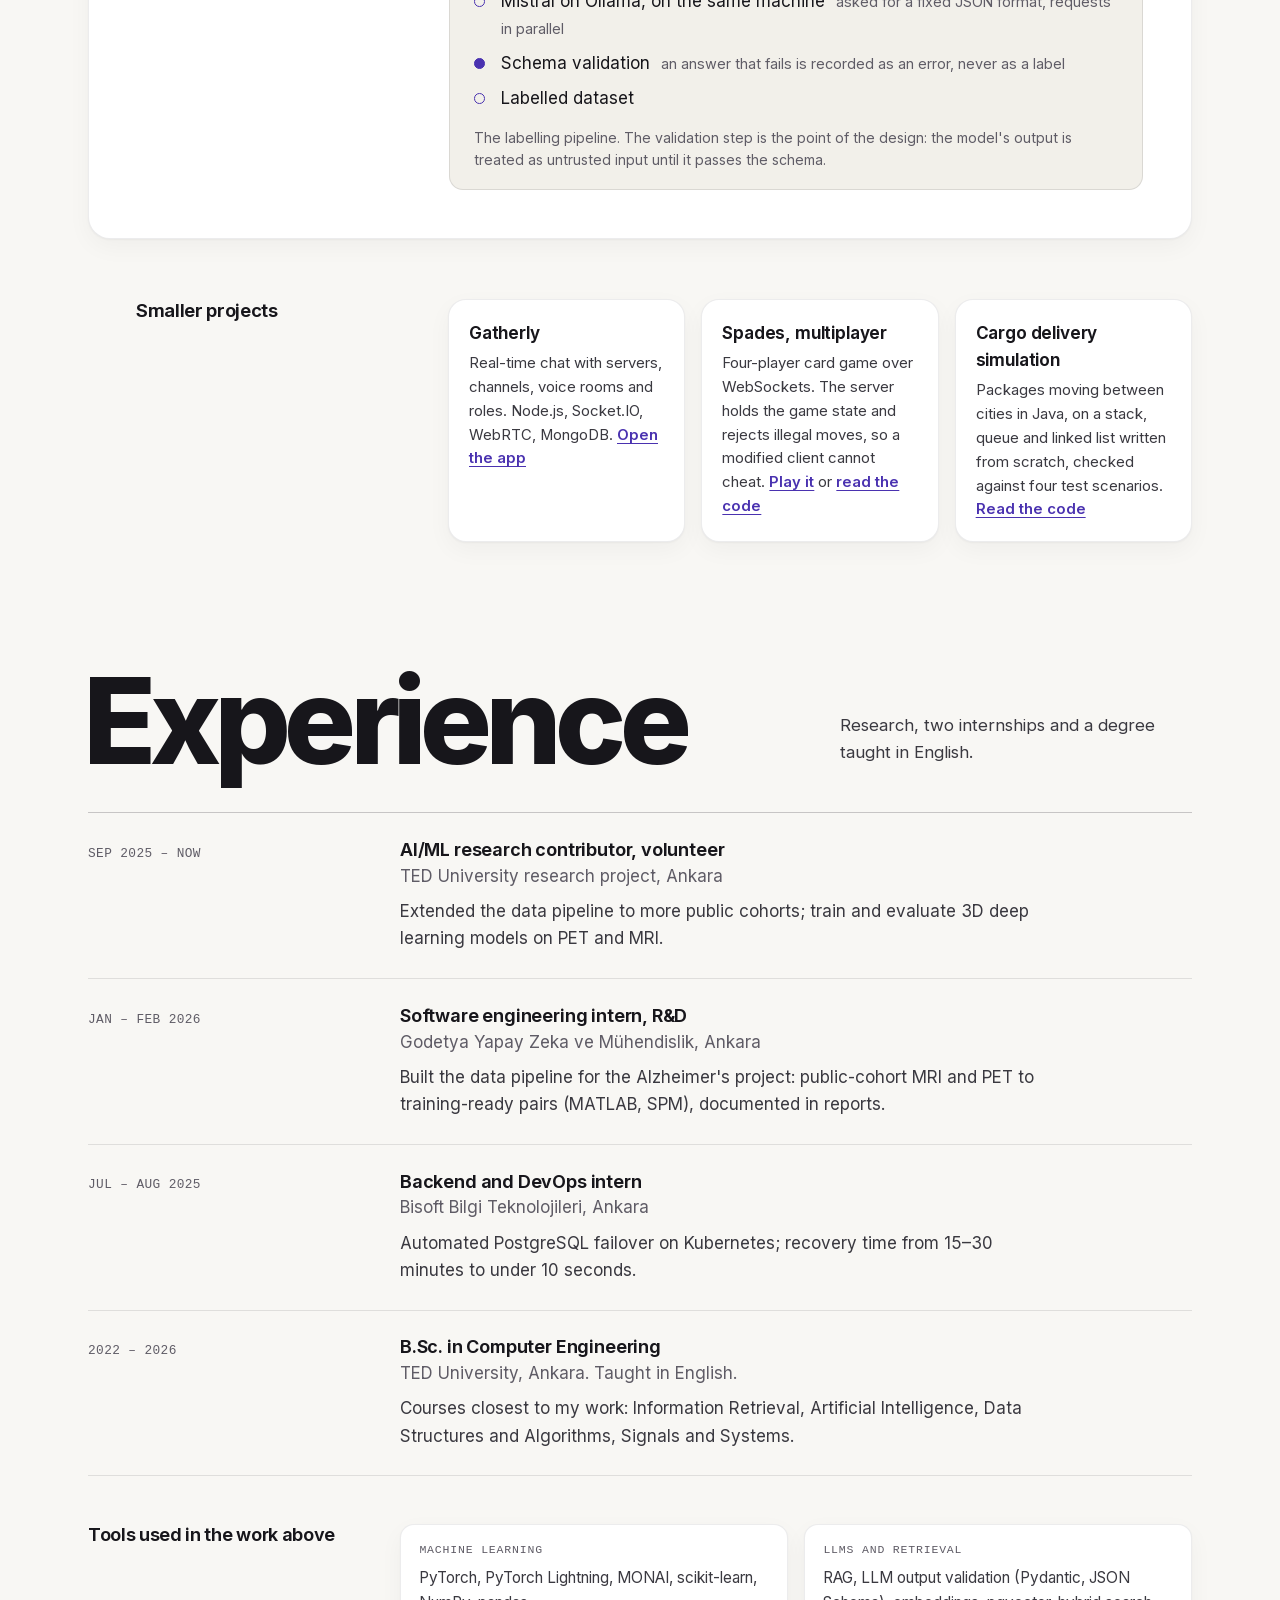
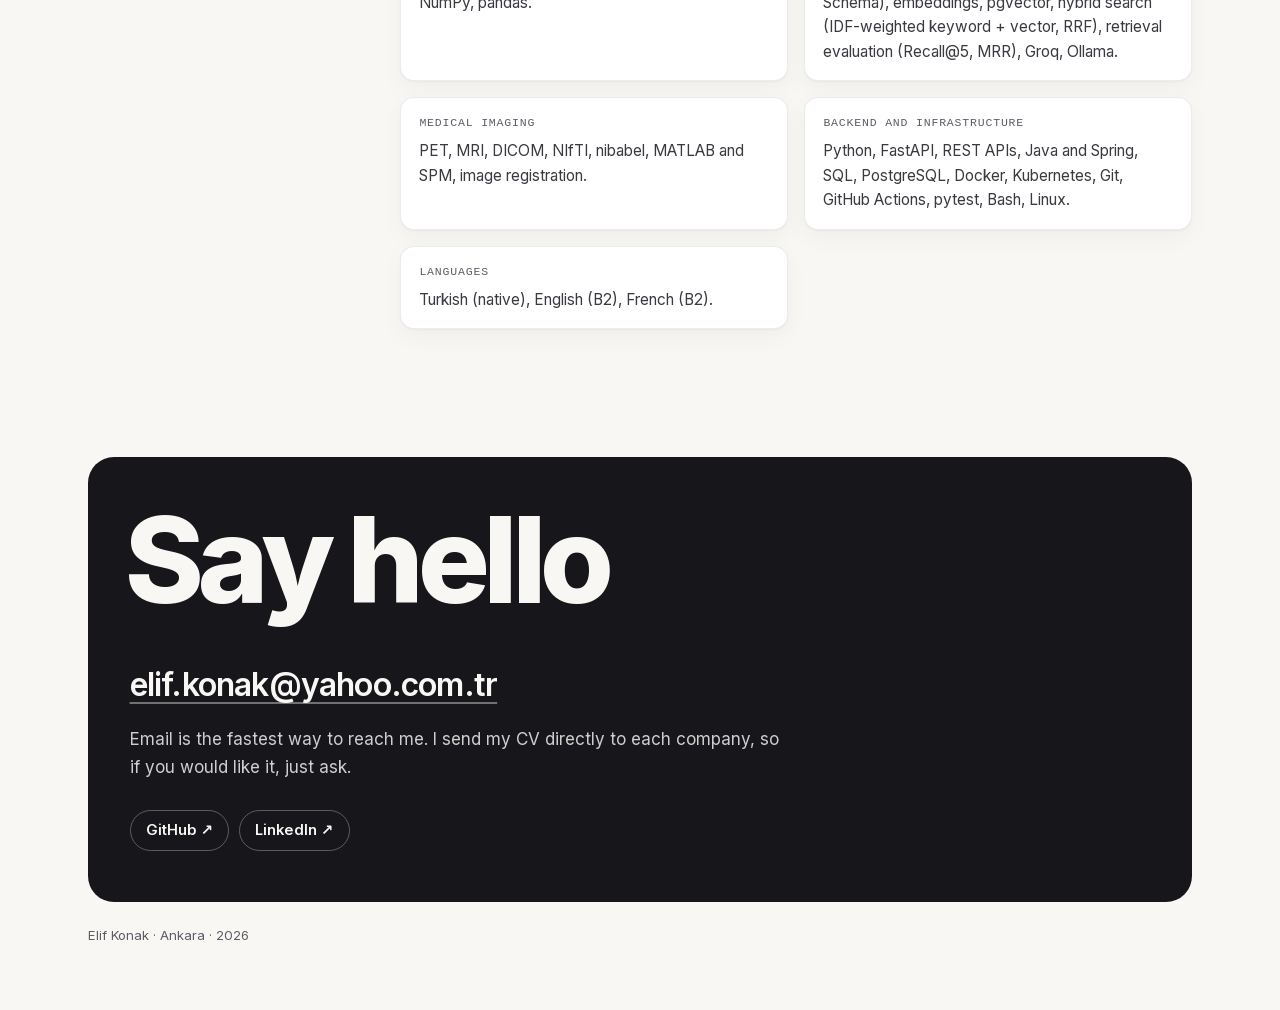
==== commit f70ccf8a: "Proof cards and name in the intro, demo moved into NeuroLit, routing line, area tags, shorter NeuroL" ====
--- a/index.html
+++ b/index.html
@@ -41,10 +41,6 @@
 <div class="wrap" id="top">
   <header class="top">
     <nav aria-label="Main">
-      <a class="who" href="#top">
-        <span class="avatar" aria-hidden="true">ek</span>
-        <span><b>Elif Konak</b><small>Machine learning engineer<span>/</span>Ankara</small></span>
-      </a>
       <ul>
         <li><a href="#work">Work</a></li>
         <li><a href="#experience">Experience</a></li>
@@ -58,49 +54,41 @@
 
   <div class="intro">
     <div>
+      <p class="name">Elif Konak</p>
       <p class="status"><span><b>Open to junior ML and backend roles</b> <span>Ankara, hybrid or remote · available now</span></span></p>
       <h1>I build machine learning systems and the backend that keeps them running.</h1>
       <p class="lede">2026 Computer Engineering graduate, TED University. Recent work: 3D models on brain MRI and PET, a cited search service, and PostgreSQL failover on Kubernetes. Before I decide how something should work, I measure it.</p>
       <p class="actions">
-        <a class="button" href="https://neurolit-2e56.onrender.com">Ask NeuroLit a question <span class="arr" aria-hidden="true">→</span></a>
-        <a class="plain" href="#neurolit">How I built and measured it</a>
+        <a class="button" href="#work">See my work <span class="arr" aria-hidden="true">↓</span></a>
+        <a class="plain" href="https://neurolit-2e56.onrender.com">Ask NeuroLit a question <span aria-hidden="true">↗</span></a>
       </p>
+      <p class="route">Hiring for ML? <a href="#alzheimers">Start with the Alzheimer's project</a>. Hiring for backend? <a href="#failover">Start with the failover case</a>.</p>
     </div>
-    <figure class="demo">
-      <a href="https://neurolit-2e56.onrender.com" aria-label="Open the NeuroLit live demo">
-        <span class="bar"><i></i><i></i><i></i><b>neurolit-2e56.onrender.com</b><em>wakes in ~1 min</em></span>
-        <span class="view">
-          <picture>
-            <source srcset="images/neurolit-answer.webp" type="image/webp" />
-            <img src="images/neurolit-answer.jpg" alt="NeuroLit answering whether FDG-PET can distinguish Alzheimer's disease from frontotemporal dementia, with numbered citations and PubMed sources listed below" width="1300" height="1741" decoding="async" />
-          </picture>
-        </span>
-      </a>
-      <figcaption>A real answer from NeuroLit. It answers from 5,000 PubMed abstracts and cites a paper for every sentence. The medical findings are the papers', not mine.</figcaption>
-    </figure>
+    <ul class="stats" aria-label="Highlights from the projects below">
+      <li class="s-award"><a href="#alzheimers">
+        <svg class="trophy" viewBox="0 0 24 24" width="34" height="34" aria-hidden="true"><path d="M8 21h8M12 17v4M7 4h10v5a5 5 0 0 1-10 0V4zM17 6h3v1a3 3 0 0 1-3 3M7 6H4v1a3 3 0 0 0 3 3" fill="none" stroke="currentColor" stroke-width="1.6" stroke-linecap="round" stroke-linejoin="round"/></svg>
+        <span class="label">Award · Alzheimer's project</span>
+        <span class="num"><span class="new">1st</span><span class="of">of 100+ projects</span></span>
+        <p>Genç Beyinler Yeni Fikirler 2026, Turkish Informatics Association (Ankara Branch).</p>
+      </a></li>
+      <li class="s-signal"><a href="#failover">
+        <span class="label">Bisoft · database failover</span>
+        <span class="num"><del>15–30 min</del><span class="new">under 10 s</span></span>
+        <p>PostgreSQL on Kubernetes takes over by itself.</p>
+      </a></li>
+      <li class="s-sheet"><a href="#neurolit">
+        <span class="label">NeuroLit · cited answers</span>
+        <span class="num"><span class="new">28/30</span></span>
+        <p>Test questions answered with sources. No uncited sentence reached the user.</p>
+      </a></li>
+      <li class="s-ink"><a href="#neurolit">
+        <span class="label">NeuroLit · Docker image</span>
+        <span class="num"><del>2.37 GB</del><span class="new">805 MB</span></span>
+        <p>Fits a free server with 512 MB of memory.</p>
+      </a></li>
+    </ul>
   </div>
 
-  <ul class="stats" aria-label="Highlights from the projects below">
-    <li class="s-signal rv"><a href="#failover">
-      <span class="label">Bisoft · database failover</span>
-      <span class="num"><del>15–30 min</del><span class="new">under 10 s</span></span>
-      <p>The standby now takes over by itself instead of being promoted by hand.</p>
-      <span class="go">Read the case <span aria-hidden="true">→</span></span>
-    </a></li>
-    <li class="s-ink rv"><a href="#neurolit">
-      <span class="label">NeuroLit · Docker image</span>
-      <span class="num"><del>2.37 GB</del><span class="new">805 MB</span></span>
-      <p>Small enough to run on a free server with 512 MB of memory.</p>
-      <span class="go">Read the case <span aria-hidden="true">→</span></span>
-    </a></li>
-    <li class="s-award rv"><a href="#alzheimers">
-      <svg class="trophy" viewBox="0 0 24 24" width="44" height="44" aria-hidden="true"><path d="M8 21h8M12 17v4M7 4h10v5a5 5 0 0 1-10 0V4zM17 6h3v1a3 3 0 0 1-3 3M7 6H4v1a3 3 0 0 0 3 3" fill="none" stroke="currentColor" stroke-width="1.6" stroke-linecap="round" stroke-linejoin="round"/></svg>
-      <span class="label">Award · Genç Beyinler Yeni Fikirler 2026</span>
-      <span class="num"><span class="new">1st</span><span class="of">of 100+ projects</span></span>
-      <p>For the Alzheimer's PET and MRI project. Inter-university competition, Turkish Informatics Association (Ankara Branch).</p>
-      <span class="go">Read the case <span aria-hidden="true">→</span></span>
-    </a></li>
-  </ul>
 </div>
 
 <main>
@@ -113,6 +101,7 @@
 
     <article class="case rv" id="alzheimers">
       <div class="meta">
+        <span class="area">Machine learning · Medical imaging</span>
         <span class="label">Research · graduation project</span>
         <h3>Deep learning on brain PET and MRI for Alzheimer's disease</h3>
         <dl>
@@ -333,6 +322,7 @@
 
     <article class="case rv" id="neurolit">
       <div class="meta">
+        <span class="area">Machine learning · Retrieval</span>
         <span class="label">Personal project</span>
         <h3>NeuroLit: answers from neuroimaging papers, with sources</h3>
         <dl>
@@ -344,9 +334,23 @@
       <div class="story">
         <p class="outcome"><span class="label">Outcome</span> 28 of 30 test questions got a cited answer, none with an uncited sentence. Runs in about 190 MB on a free server.</p>
         <div class="prose kids">
-          <p><b>The problem.</b> A language model asked about Alzheimer's imaging will answer confidently whether or not it knows. I wanted a tool that answers only from PubMed abstracts and shows which paper every sentence came from.</p>
-          <p><b>What I built.</b> A retrieval-augmented generation service over 5,000 PubMed abstracts from 2015 to 2026. A question is embedded, the closest passages are found in PostgreSQL, and a language model writes the answer from them. Then the answer is checked: it must match a schema, every sentence must cite a paper, and every cited paper must be one that was actually retrieved. If a check fails, the model gets one more try; if it fails again, the service says it could not answer.</p>
-          <p><b>What I expected, and what I measured.</b> My plan assumed that combining keyword search with vector search would find the right paper more often. I wrote 30 test questions and measured. The first run said otherwise: keyword search was so weak that it pulled the combined method down. The cause was PostgreSQL's built-in ranking, which treats "disease", found in 91% of passages, as just as informative as "gadolinium", found in only 10. I replaced it with a score that gives rare words more weight.</p>
+          <p><b>The problem.</b> A language model asked about Alzheimer's imaging answers confidently whether or not it knows. I wanted one that answers only from PubMed abstracts and cites a paper for every sentence.</p>
+          <p><b>What I built.</b> A retrieval-augmented generation service over 5,000 PubMed abstracts from 2015 to 2026: the closest passages are found in PostgreSQL and a language model answers from them. Every answer is checked: it must match a schema, and every sentence must cite a paper that was actually retrieved. If it fails twice, the service says it could not answer.</p>
+        </div>
+        <figure class="demo">
+          <a href="https://neurolit-2e56.onrender.com" aria-label="Open the NeuroLit live demo">
+            <span class="bar"><i></i><i></i><i></i><b>neurolit-2e56.onrender.com</b><em>wakes in ~1 min</em></span>
+            <span class="view">
+              <picture>
+                <source srcset="images/neurolit-answer.webp" type="image/webp" />
+                <img src="images/neurolit-answer.jpg" alt="NeuroLit answering whether FDG-PET can distinguish Alzheimer's disease from frontotemporal dementia, with numbered citations and PubMed sources listed below" width="1300" height="1741" decoding="async" />
+              </picture>
+            </span>
+          </a>
+          <figcaption>A real answer from NeuroLit. The medical findings are the papers', not mine.</figcaption>
+        </figure>
+        <div class="prose kids">
+          <p><b>What I expected, and what I measured.</b> My plan assumed that adding keyword search to vector search would find the right paper more often. I wrote 30 test questions and measured: keyword search was so weak that it pulled the combined method down. PostgreSQL's built-in ranking treated "disease", found in 91% of passages, as just as informative as "gadolinium", found in 10%. I replaced it with a score that gives rare words more weight.</p>
         </div>
 
         <figure>
@@ -365,18 +369,19 @@
               </tbody>
             </table>
           </div>
-          <figcaption>For each question: does the paper it was written from come back in the top five? Even after the fix, vector search alone stayed the most accurate and more than ten times faster, so it is the default. The gap is one question in 30, so I stopped there instead of tuning the method to my own test set.</figcaption>
+          <figcaption>Does the paper each question was written from come back in the top five? After the fix, vector search alone was still the most accurate and over ten times faster, so it is the default. The gap is one question in 30, so I stopped instead of tuning to my own test set.</figcaption>
         </figure>
 
         <div class="prose kids">
-          <p><b>Fitting it on a free server.</b> The first Docker image ran the embedding model with PyTorch and weighed 2.37 GB, too much for a server with 512 MB of memory. I switched to ONNX Runtime after checking that both produce identical vectors, so the stored data and the scores above did not change. The image dropped to 805 MB and runs in about 190 MB of memory.</p>
-          <p><b>Result.</b> On the same 30 questions, 28 got a cited answer. None reached the user with an uncited sentence or a source that had not been retrieved. The project has 60 tests at 84% coverage, and GitHub Actions runs them against a real PostgreSQL database before publishing the image.</p>
+          <p><b>Fitting it on a free server.</b> The first Docker image ran the embedding model on PyTorch and weighed 2.37 GB, too much for a server with 512 MB of memory. I switched to ONNX Runtime after checking that both give identical vectors, so the stored data and scores did not change. The image dropped to 805 MB and uses about 190 MB of memory.</p>
+          <p><b>Tested.</b> 60 tests at 84% coverage. GitHub Actions runs them against a real PostgreSQL database before publishing the image.</p>
         </div>
       </div>
     </article>
 
     <article class="case rv" id="failover">
       <div class="meta">
+        <span class="area">Backend · Infrastructure</span>
         <span class="label">Internship · Bisoft, Ankara</span>
         <h3>Automatic PostgreSQL failover on Kubernetes</h3>
         <dl>
@@ -410,6 +415,7 @@
 
     <article class="case rv" id="product-analysis">
       <div class="meta">
+        <span class="area">Machine learning · LLMs</span>
         <span class="label">Personal project</span>
         <h3>Labelling product data with a local language model</h3>
         <dl>
--- a/assets/site.css
+++ b/assets/site.css
@@ -77,12 +77,7 @@
 
   /* ---------- top ---------- */
   header.top{padding:1.8rem 0 0}
-  header.top nav{display:flex; justify-content:space-between; align-items:center; gap:1rem; flex-wrap:wrap}
-  .who{display:flex; align-items:center; gap:.9rem; color:var(--ink); text-decoration:none}
-  .who .avatar{width:3rem; height:3rem; border-radius:50%; display:grid; place-items:center; background:var(--ink); color:var(--paper); font-weight:700; letter-spacing:-.02em; font-size:1.05rem}
-  .who b{display:block; font-weight:650; font-size:1.05rem; letter-spacing:-.015em; line-height:1.2}
-  .who small{display:block; color:var(--ink-3); font-size:.9rem}
-  .who small span{margin:0 .4rem; color:var(--line-2)}
+  header.top nav{display:flex; justify-content:flex-end; align-items:center; gap:1rem; flex-wrap:wrap}
   header.top ul{list-style:none; margin:0; padding:0; display:flex; gap:1.6rem; font-size:.95rem}
   header.top ul a{color:var(--ink-2); text-decoration:none}
   header.top ul a:hover{color:var(--ink)}
@@ -94,8 +89,9 @@
   header.top .lang a:hover{background:var(--signal); border-color:var(--signal); color:var(--on-signal)}
 
   /* ---------- intro ---------- */
-  .intro{display:grid; gap:3rem; padding:4rem 0 3.5rem; align-items:center}
-  @media (min-width:1000px){ .intro{grid-template-columns:minmax(0,1fr) 26rem; gap:4.5rem; padding:5.5rem 0 4.5rem} }
+  .intro{display:grid; gap:2.5rem; padding:3rem 0 4rem; align-items:start}
+  @media (min-width:1000px){ .intro{grid-template-columns:minmax(0,1fr) 31rem; gap:4rem; padding:3.5rem 0 5rem} }
+  .intro .name{font-size:clamp(1.8rem,3vw,2.3rem); font-weight:700; letter-spacing:-.03em; color:var(--ink); margin:0 0 1.1rem; line-height:1.1}
   .status{display:inline-flex; align-items:center; gap:.55rem; background:var(--sheet); border:1px solid var(--line); border-radius:99px; padding:.35rem .85rem .35rem .7rem; font-size:.86rem; color:var(--ink-2); margin-bottom:1.6rem; border-radius:14px; line-height:1.35}
   .status b{font-weight:600; color:var(--ink)}
   .status{align-items:flex-start}
@@ -113,7 +109,8 @@
   .actions small{display:block; width:100%; color:var(--ink-3); font-size:.88rem}
 
   /* the live demo, shown as what it is */
-  figure.demo{margin:0}
+  figure.demo{margin:1.8rem 0; max-width:var(--prose)}
+  .story .demo .view{height:26rem}
   .demo a{display:block; color:inherit; text-decoration:none; background:var(--sheet); border:1px solid var(--line); border-radius:14px; overflow:hidden; box-shadow:var(--shadow); transition:transform .4s var(--ease),box-shadow .4s var(--ease)}
   .demo a:hover{transform:translateY(-3px); box-shadow:0 1px 0 rgb(18 18 17 / .04),0 32px 50px -30px rgb(18 18 17 / .38)}
   .demo .bar{display:flex; align-items:center; gap:.45rem; padding:.6rem .9rem; border-bottom:1px solid var(--line); font-size:.78rem; color:var(--ink-3); background:var(--paper)}
@@ -128,7 +125,16 @@
 
   /* ---------- measured changes: three cards ---------- */
   .stats{list-style:none; margin:0; padding:0; display:grid; gap:1rem}
-  @media (min-width:800px){ .stats{grid-template-columns:repeat(3,minmax(0,1fr))} }
+  .stats{grid-template-columns:repeat(2,minmax(0,1fr))}
+  .intro .stats{gap:.8rem}
+  .intro .stats a{padding:1.15rem 1.15rem 1.1rem; gap:.3rem}
+  .intro .stats .num{font-size:clamp(1.75rem,3vw,2.35rem); margin:.9rem 0 .15rem}
+  .intro .stats p{font-size:.86rem; line-height:1.4}
+  .intro .stats del{font-size:.88rem}
+  .intro .stats .of{font-size:.88rem}
+  .intro .stats .trophy{top:1rem; right:1rem}
+  .intro .stats .s-award .label{padding-right:2.6rem}
+  .stats .s-sheet .new{color:var(--signal)}
   .stats a{display:flex; flex-direction:column; gap:.4rem; height:100%; padding:1.5rem 1.5rem 1.3rem; border-radius:var(--r); border:1px solid var(--card-line); background:var(--sheet); box-shadow:var(--card-shadow); color:var(--ink); text-decoration:none; position:relative; transition:transform .4s var(--ease),box-shadow .4s var(--ease)}
   .stats a:hover{transform:translateY(-4px); box-shadow:var(--shadow)}
   .stats .num{font-size:clamp(2.2rem,4vw,3rem); font-weight:750; letter-spacing:-.045em; line-height:1; margin:1.4rem 0 .2rem; font-variant-numeric:tabular-nums}
@@ -158,6 +164,10 @@
   /* ---------- case studies: cards, details on the left, story on the right ---------- */
   article.case{display:grid; gap:1.5rem 3.5rem; padding:2.6rem; margin-bottom:1.25rem; background:var(--sheet); border:1px solid var(--card-line); border-radius:22px; box-shadow:var(--card-shadow)}
   @media (min-width:1000px){ article.case{grid-template-columns:16rem minmax(0,1fr); padding:3rem} .case .meta{position:sticky; top:1.5rem; align-self:start} }
+  .meta .area{display:block; width:fit-content; margin-bottom:.7rem; padding:.2rem .6rem; border-radius:99px; background:var(--signal-soft); color:var(--signal); font-size:.78rem; font-weight:600; letter-spacing:.01em}
+  .route{margin:1.3rem 0 0; font-size:.93rem; color:var(--ink-3); max-width:40rem}
+  .route a{color:var(--ink-2); font-weight:550; text-underline-offset:.2em; text-decoration-color:var(--line-2)}
+  .route a:hover{color:var(--signal); text-decoration-color:currentColor}
   .meta h3{margin:.6rem 0 1.4rem; font-size:1.45rem; letter-spacing:-.025em}
   .meta dl{margin:0 0 1.4rem; display:grid; gap:.9rem; font-size:.93rem}
   .meta dt{margin-bottom:.15rem}
@@ -352,11 +362,10 @@
   .anim .tbl.in mark{background-size:100% 100%}
   /* intro arrives once on load */
   @keyframes heroIn{from{opacity:.6; transform:translateY(8px)}}
-  .anim .intro > div > *,.anim .demo{animation:heroIn .3s var(--ease) both}
+  .anim .intro > div > *,.anim .intro .stats{animation:heroIn .3s var(--ease) both}
   .anim .intro > div > :nth-child(2){animation-delay:0s}
   .anim .intro > div > :nth-child(3){animation-delay:0s}
   .anim .intro > div > :nth-child(4){animation-delay:0s}
-  .anim .demo{animation-delay:0s}
   /* the demo screenshot drifts slowly so the whole answer is seen */
   @keyframes drift{0%,12%{transform:none} 88%,100%{transform:translateY(-14%)}}
   .anim .demo img{animation:drift 14s ease-in-out 1.5s infinite alternate}
